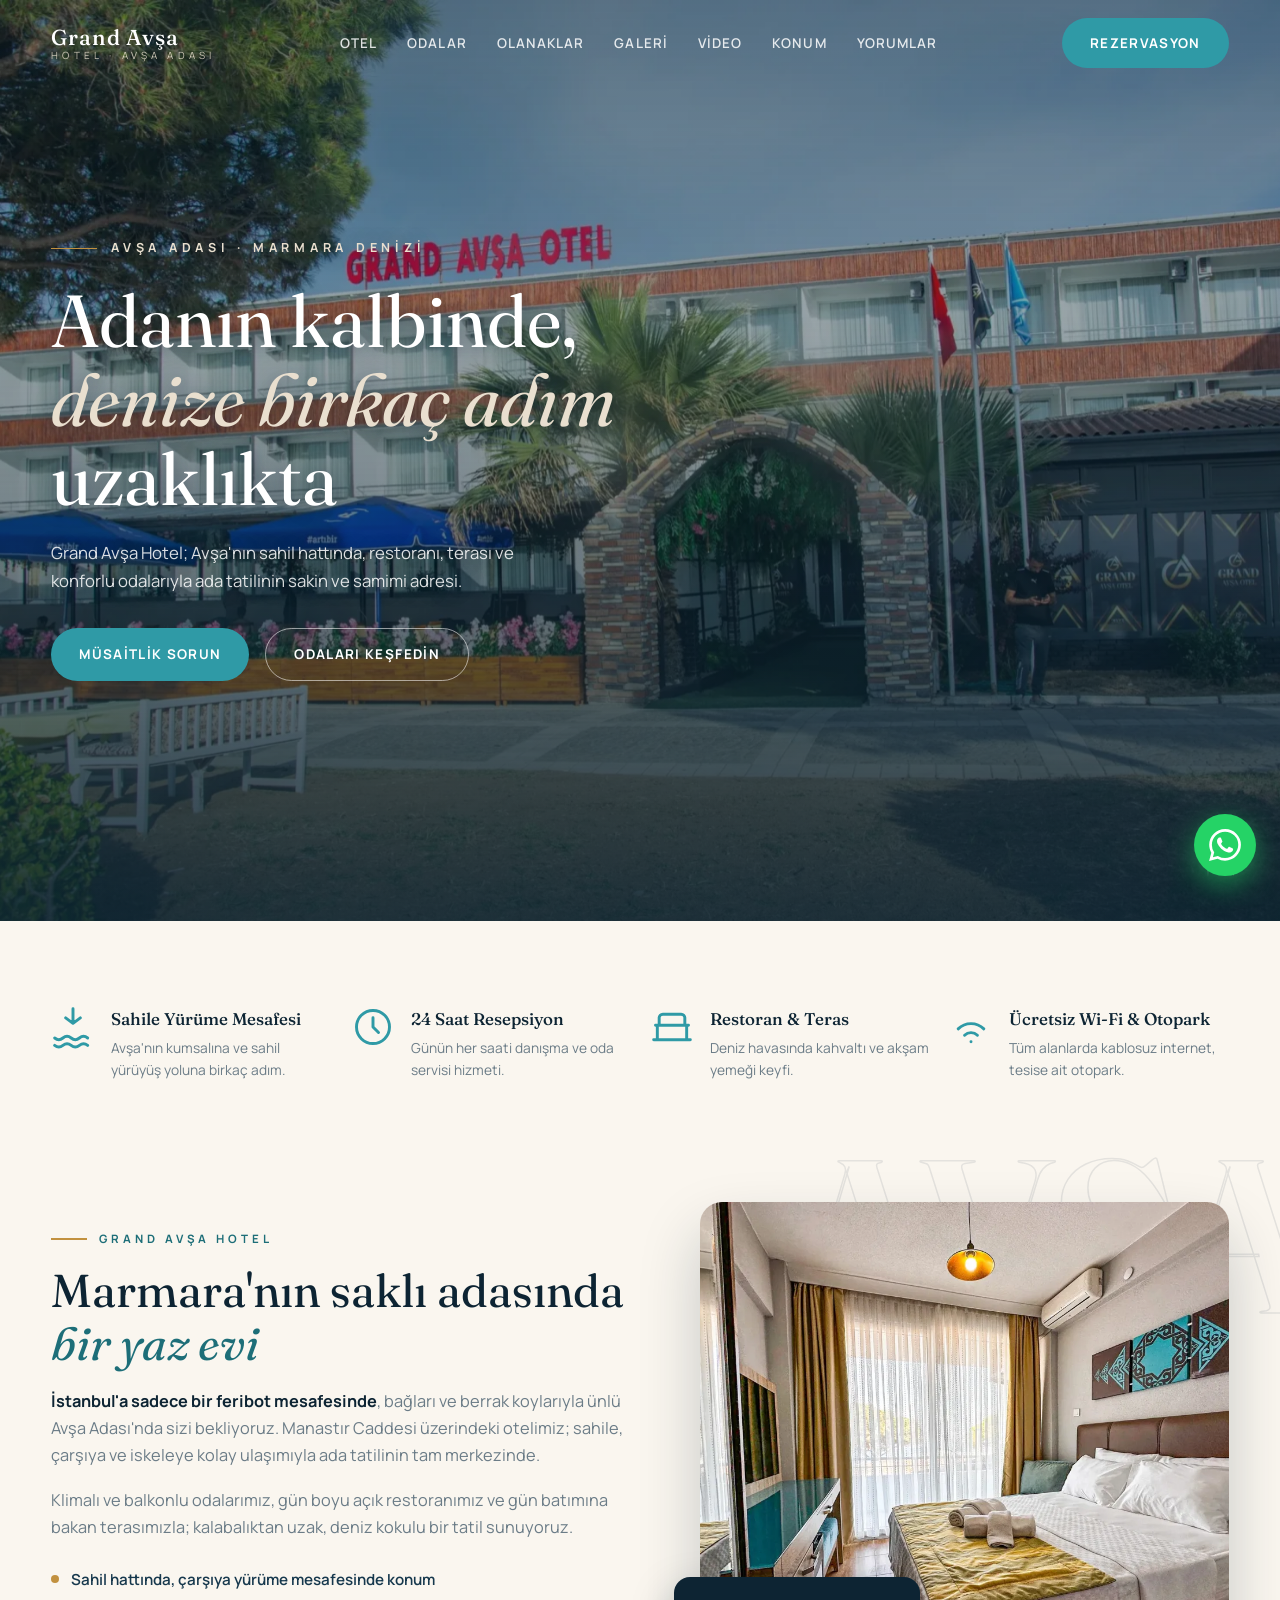
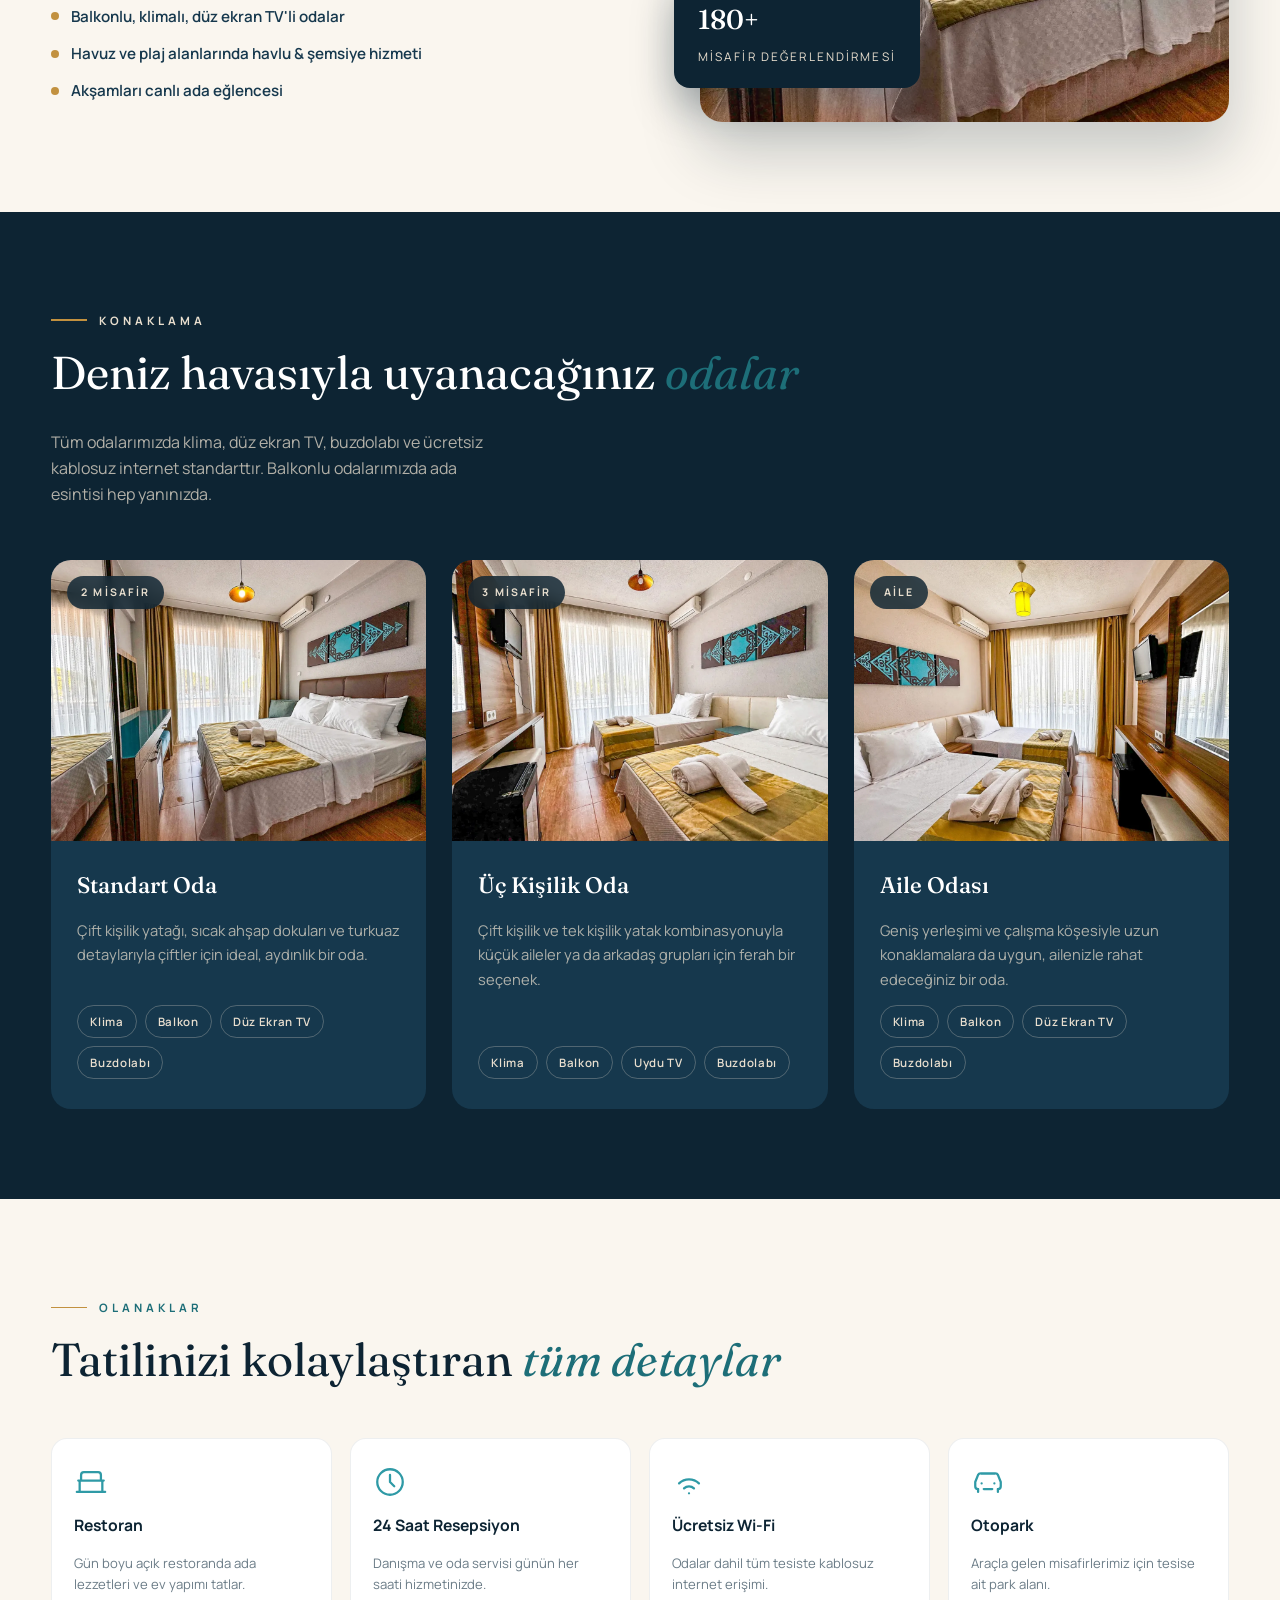
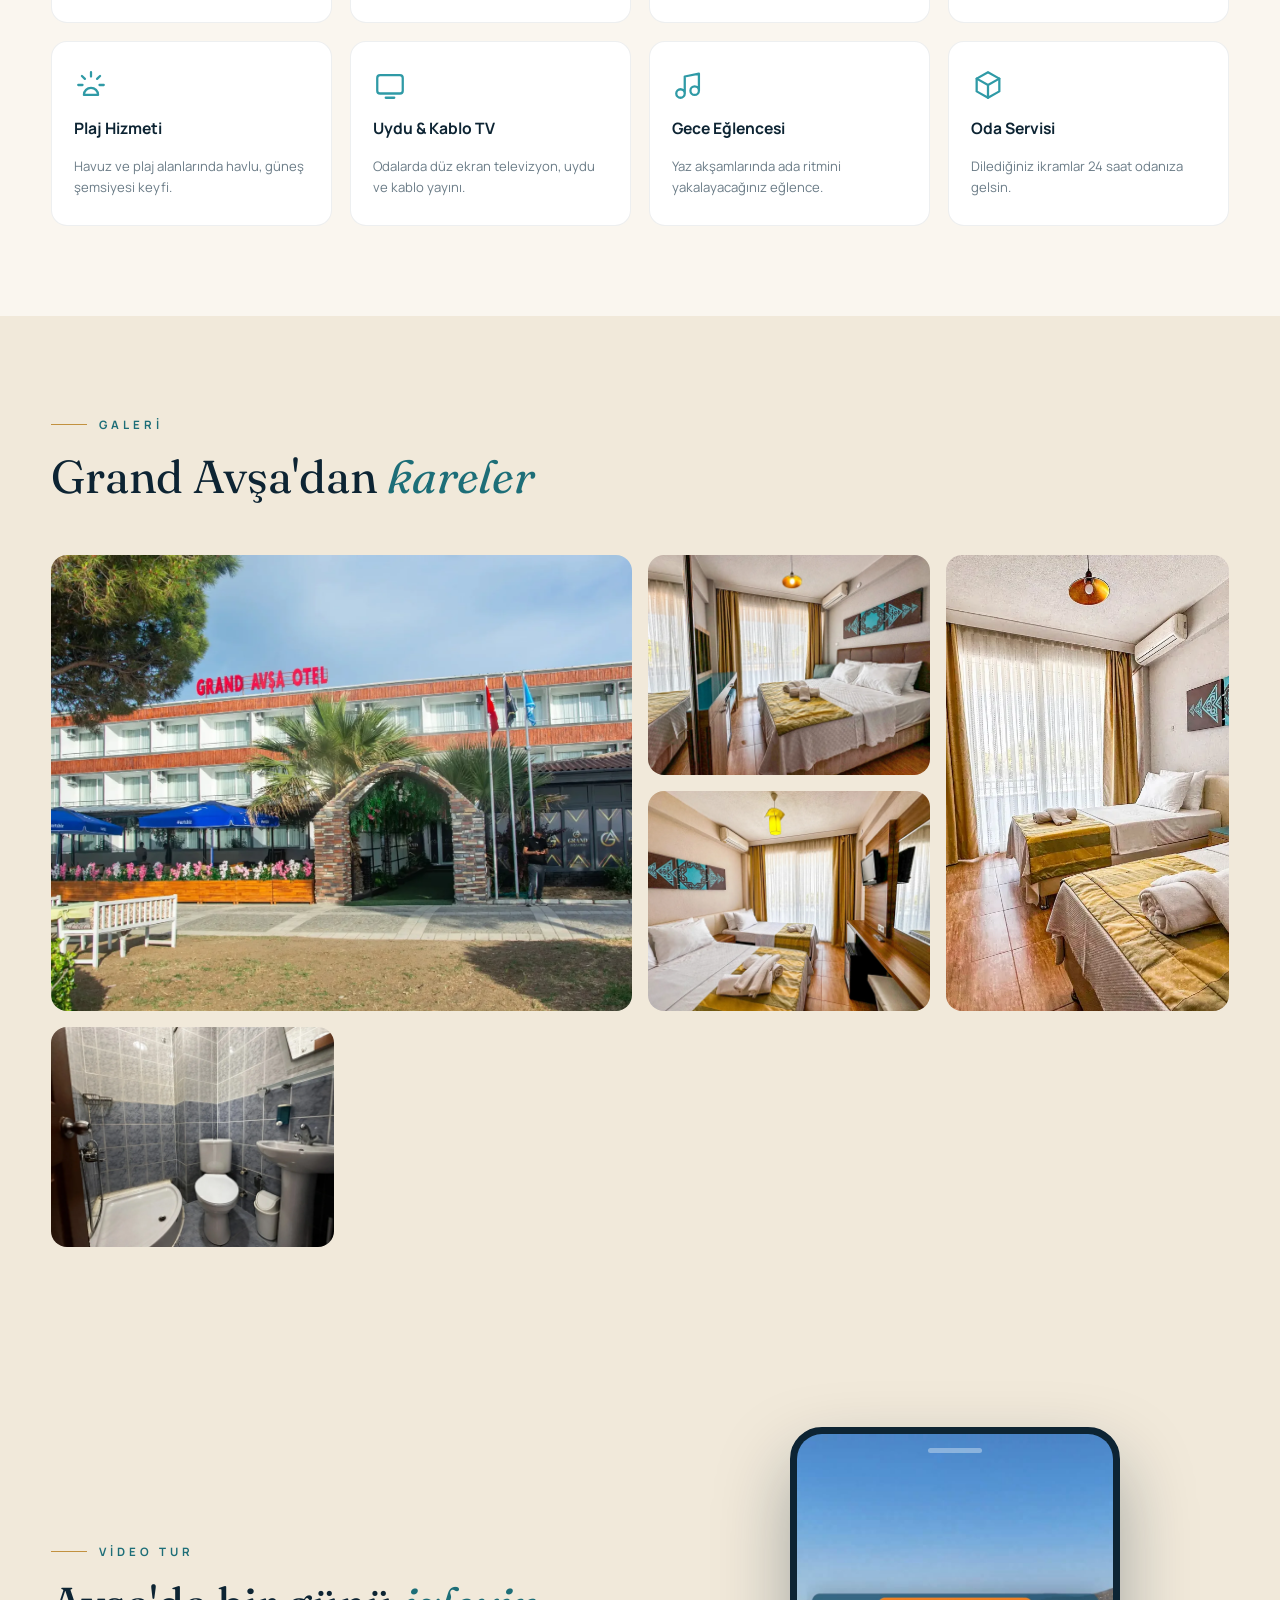
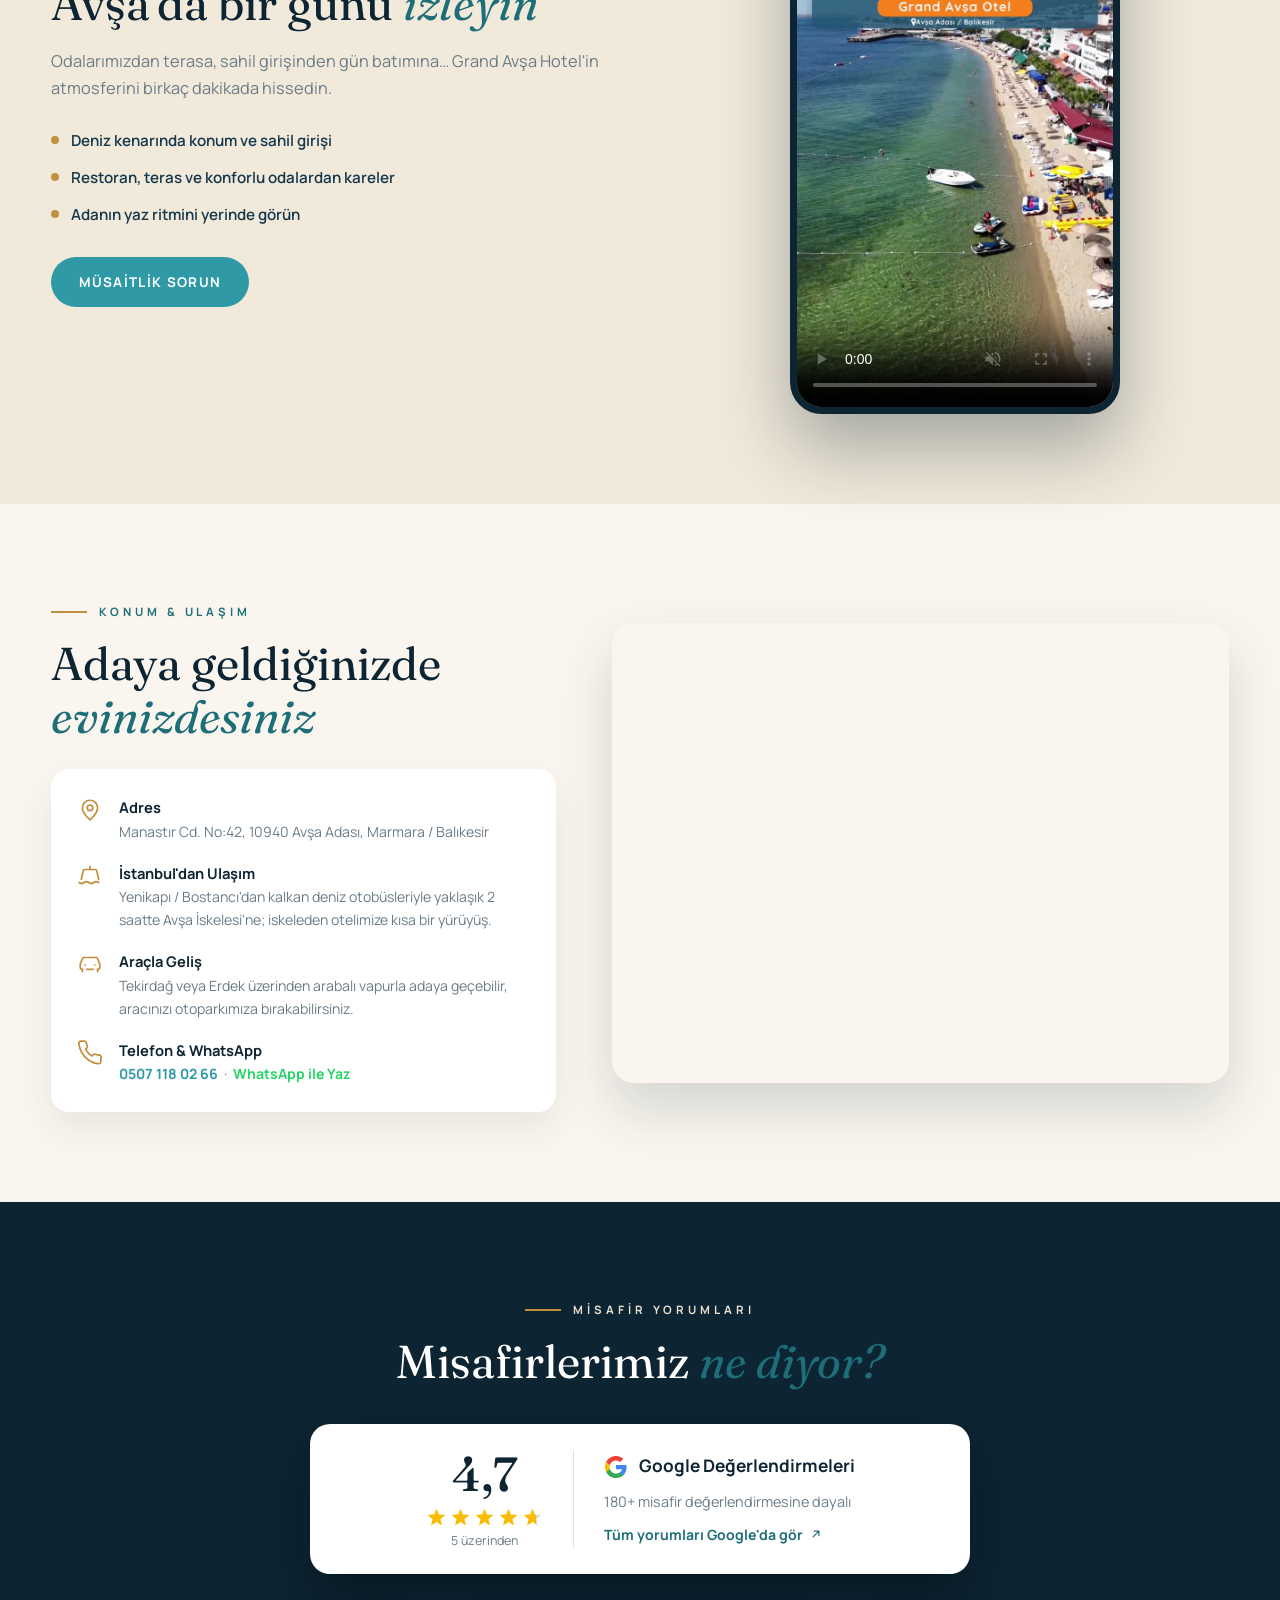
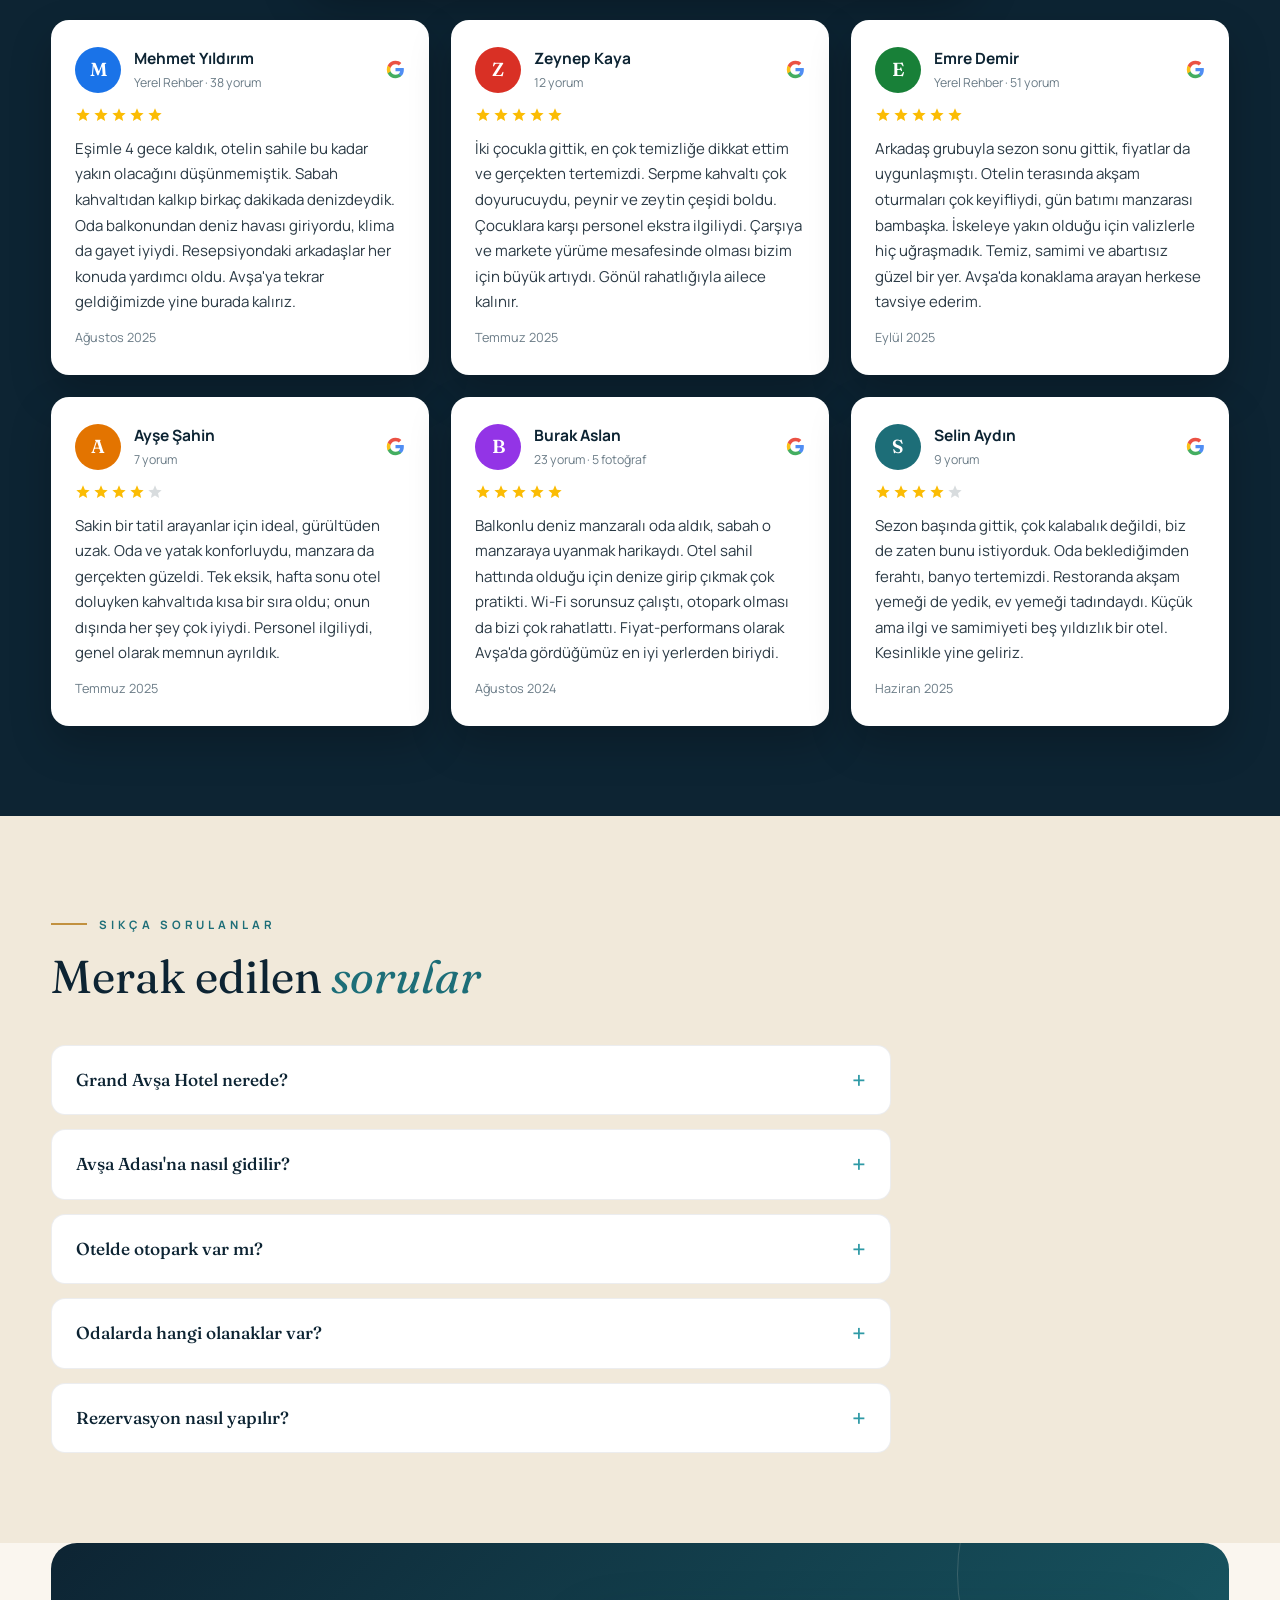
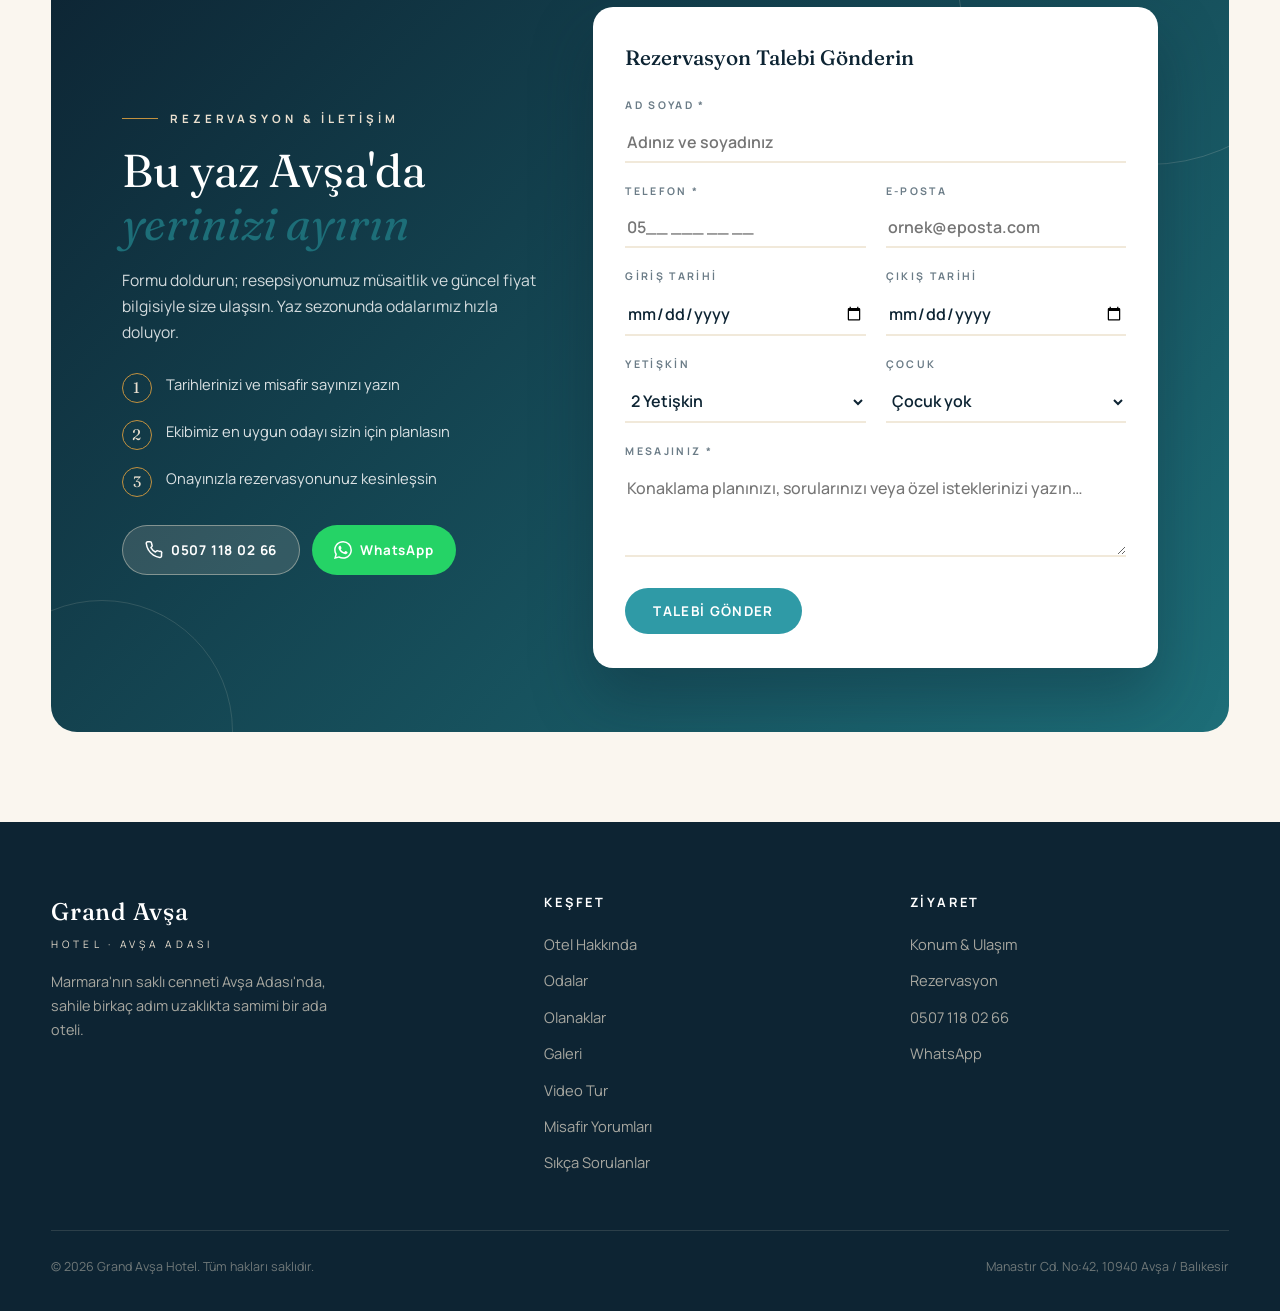
==== index.html @ 825255b8 "Add Google Ads conversion event on lead form submit Fires AW-18241101971/m2zsCKzW5r8cEJPBhPpD only o" ====
<!DOCTYPE html>
<html lang="tr">
<head>
<meta charset="UTF-8">
<meta name="viewport" content="width=device-width, initial-scale=1.0">
<meta name="facebook-domain-verification" content="ihfuaxjaka3qh5ro3sclz9b9eadqm4" />
<meta name="google-site-verification" content="ktY4UP1chp4kbAKem4r8zaLmC6yzNEn1mcV8mzf0EgU" />
<!-- Favicon -->
<link rel="icon" href="/favicon.ico" sizes="32x32">
<link rel="icon" href="/favicon.svg" type="image/svg+xml">
<link rel="apple-touch-icon" href="/apple-touch-icon.png">
<link rel="manifest" href="/site.webmanifest">
<meta name="theme-color" content="#0d2433">
<!-- Meta Pixel -->
<script>
!function(f,b,e,v,n,t,s){if(f.fbq)return;n=f.fbq=function(){n.callMethod?
n.callMethod.apply(n,arguments):n.queue.push(arguments)};if(!f._fbq)f._fbq=n;
n.push=n;n.loaded=!0;n.version='2.0';n.queue=[];t=b.createElement(e);t.async=!0;
t.src=v;s=b.getElementsByTagName(e)[0];s.parentNode.insertBefore(t,s)}(window,
document,'script','https://connect.facebook.net/en_US/fbevents.js');
fbq('init','3091009471097173');
fbq('track','PageView');
</script>
<noscript><img height="1" width="1" style="display:none" alt=""
src="https://www.facebook.com/tr?id=3091009471097173&ev=PageView&noscript=1"/></noscript>
<!-- End Meta Pixel -->
<!-- Google tag (gtag.js) -->
<script async src="https://www.googletagmanager.com/gtag/js?id=AW-18241101971"></script>
<script>
  window.dataLayer = window.dataLayer || [];
  function gtag(){dataLayer.push(arguments);}
  gtag('js', new Date());

  gtag('config', 'AW-18241101971');
</script>
<!-- End Google tag -->
<title>Grand Avşa Hotel — Avşa Adası'nda Deniz Kenarında Tatil</title>
<meta name="description" content="Grand Avşa Hotel — Avşa Adası'nın sahil hattında, restoranı, terası ve konforlu odalarıyla Marmara'nın saklı cennetinde tatilin adresi.">
<link rel="canonical" href="https://grandavsabeachotel.com/">
<link rel="preload" as="image" href="/assets/img/hotel-3.webp" fetchpriority="high">
<meta property="og:type" content="website">
<meta property="og:title" content="Grand Avşa Hotel — Avşa Adası'nda Deniz Kenarında Tatil">
<meta property="og:description" content="Avşa'nın sahil hattında, restoranı, terası ve konforlu odalarıyla ada tatilinin sakin ve samimi adresi.">
<meta property="og:url" content="https://grandavsabeachotel.com/">
<meta property="og:image" content="https://grandavsabeachotel.com/assets/img/hotel-3.jpeg">
<meta property="og:image:alt" content="Grand Avşa Hotel — Avşa Adası sahili">
<meta property="og:image:width" content="2160">
<meta property="og:image:height" content="1440">
<meta property="og:site_name" content="Grand Avşa Hotel">
<meta property="og:locale" content="tr_TR">
<!-- Twitter / X kartları -->
<meta name="twitter:card" content="summary_large_image">
<meta name="twitter:title" content="Grand Avşa Hotel — Avşa Adası'nda Deniz Kenarında Tatil">
<meta name="twitter:description" content="Avşa'nın sahil hattında, restoranı, terası ve konforlu odalarıyla ada tatilinin sakin ve samimi adresi.">
<meta name="twitter:image" content="https://grandavsabeachotel.com/assets/img/hotel-3.jpeg">
<meta name="twitter:image:alt" content="Grand Avşa Hotel — Avşa Adası sahili">
<link rel="preconnect" href="https://fonts.googleapis.com">
<link rel="preconnect" href="https://fonts.gstatic.com" crossorigin>
<link href="https://fonts.googleapis.com/css2?family=Fraunces:ital,opsz,wght@0,9..144,300;0,9..144,400;0,9..144,500;0,9..144,600;1,9..144,400&family=Manrope:wght@400;500;600;700&display=swap" rel="stylesheet">
<style>
:root{
  --ink:#0d2433;          /* derin deniz laciverti */
  --ink-soft:#16384d;
  --teal:#2f9aa6;         /* odalardaki turkuaz panodan */
  --teal-deep:#1d6e78;
  --sand:#e9dfcf;         /* kum */
  --amber:#c2913f;        /* sıcak ahşap / altın */
  --bg:#faf6ef;           /* kırık beyaz */
  --bg-alt:#f1e9da;
  --text:#2b3a45;
  --muted:#6b7c87;
  --white:#ffffff;
  --font-display:"Fraunces",serif;
  --font-body:"Manrope",sans-serif;
  --ease:cubic-bezier(.22,.61,.36,1);
}
*{margin:0;padding:0;box-sizing:border-box}
html{scroll-behavior:smooth}
body{font-family:var(--font-body);color:var(--text);background:var(--bg);line-height:1.65;-webkit-font-smoothing:antialiased}
img{display:block;max-width:100%}
a{color:inherit;text-decoration:none}
ul{list-style:none}
.container{width:min(1180px,92%);margin-inline:auto}

/* ---------- Reveal animasyonları ---------- */
.reveal{opacity:0;transform:translateY(28px);transition:opacity .8s var(--ease),transform .8s var(--ease)}
.reveal.in{opacity:1;transform:none}
.reveal-d1{transition-delay:.12s}
.reveal-d2{transition-delay:.24s}
.reveal-d3{transition-delay:.36s}

/* ---------- Header ---------- */
.site-header{position:fixed;inset:0 0 auto 0;z-index:95;transition:background .4s var(--ease),box-shadow .4s var(--ease);padding:18px 0}
.site-header.solid{background:rgba(13,36,51,.97);box-shadow:0 8px 30px rgba(13,36,51,.25);padding:10px 0}
.nav{display:flex;align-items:center;justify-content:space-between;gap:24px}
.brand{display:flex;flex-direction:column;line-height:1.1;color:var(--white)}
.brand strong{font-family:var(--font-display);font-weight:500;font-size:1.35rem;letter-spacing:.04em}
.brand span{font-size:.62rem;letter-spacing:.42em;text-transform:uppercase;color:var(--sand);opacity:.85}
.nav-links{display:flex;gap:30px;align-items:center}
.nav-links a{color:rgba(255,255,255,.85);font-size:.84rem;font-weight:600;letter-spacing:.08em;text-transform:uppercase;position:relative;padding:4px 0}
.nav-links a::after{content:"";position:absolute;left:0;bottom:-2px;width:0;height:2px;background:var(--teal);transition:width .3s var(--ease)}
.nav-links a:hover::after{width:100%}
.btn{display:inline-flex;align-items:center;gap:10px;font-family:var(--font-body);font-weight:700;font-size:.84rem;letter-spacing:.1em;text-transform:uppercase;padding:14px 28px;border-radius:999px;border:none;cursor:pointer;transition:transform .3s var(--ease),box-shadow .3s var(--ease),background .3s var(--ease)}
.btn-primary{background:var(--teal);color:var(--white)}
.btn-primary:hover{background:var(--teal-deep);transform:translateY(-2px);box-shadow:0 12px 26px rgba(31,110,120,.35)}
.btn-outline{background:transparent;color:var(--white);border:1.5px solid rgba(255,255,255,.55)}
.btn-outline:hover{border-color:var(--white);background:rgba(255,255,255,.1)}
.nav-toggle{display:none;background:none;border:none;cursor:pointer;width:48px;height:48px;position:relative;z-index:60}
.nav-toggle span{display:block;width:24px;height:2px;background:var(--white);margin:5px auto;transition:.3s var(--ease)}

/* ---------- Hero ---------- */
.hero{position:relative;min-height:100svh;display:flex;align-items:flex-end;color:var(--white);isolation:isolate;overflow:hidden}
.hero-bg{position:absolute;inset:0;z-index:-2}
.hero-bg img{width:100%;height:100%;object-fit:cover;animation:heroZoom 18s var(--ease) both}
@keyframes heroZoom{from{transform:scale(1.12)}to{transform:scale(1)}}
.hero::after{content:"";position:absolute;inset:0;z-index:-1;background:linear-gradient(180deg,rgba(13,36,51,.55) 0%,rgba(13,36,51,.4) 32%,rgba(13,36,51,.55) 58%,rgba(13,36,51,.9) 100%)}
.hero-inner{width:min(1180px,92%);margin-inline:auto;padding:140px 0 150px}
.hero-kicker{display:inline-flex;align-items:center;gap:14px;font-size:.78rem;font-weight:700;letter-spacing:.38em;text-transform:uppercase;color:var(--sand);margin-bottom:22px}
.hero-kicker::before{content:"";width:46px;height:1.5px;background:var(--amber)}
.hero h1{font-family:var(--font-display);font-weight:400;font-size:clamp(2.5rem,6vw,4.6rem);line-height:1.08;max-width:14ch}
.hero h1 em{font-style:italic;color:var(--sand)}
.hero p{margin-top:20px;max-width:48ch;font-size:1.05rem;color:rgba(255,255,255,.85)}
.hero-kicker,.hero h1,.hero p{text-shadow:0 2px 18px rgba(13,36,51,.55)}
.hero-actions{display:flex;gap:16px;margin-top:34px;flex-wrap:wrap}
.hero-scroll{position:absolute;right:42px;bottom:42px;display:flex;flex-direction:column;align-items:center;gap:12px;color:rgba(255,255,255,.7);font-size:.66rem;letter-spacing:.34em;text-transform:uppercase;writing-mode:vertical-rl}
.hero-scroll::after{content:"";width:1.5px;height:54px;background:linear-gradient(var(--white),transparent);animation:scrollPulse 2s infinite}
@keyframes scrollPulse{0%{opacity:1;transform:scaleY(1)}100%{opacity:.2;transform:scaleY(.4)}}

/* ---------- İletişim / Rezervasyon formu ---------- */
.contact{background:linear-gradient(135deg,var(--ink) 0%,var(--teal-deep) 100%);color:var(--white);border-radius:26px;padding:64px 6%;position:relative;overflow:hidden}
.contact::before{content:"";position:absolute;width:380px;height:380px;border-radius:50%;border:1.5px solid rgba(233,223,207,.18);top:-160px;right:-110px}
.contact::after{content:"";position:absolute;width:260px;height:260px;border-radius:50%;border:1.5px solid rgba(233,223,207,.14);bottom:-130px;left:-80px}
.contact-grid{display:grid;grid-template-columns:.85fr 1.15fr;gap:54px;align-items:center;position:relative;z-index:1}
.contact-info .sec-kicker{color:var(--sand)}
.contact-info .sec-title{color:var(--white)}
.contact-info p{margin-top:18px;color:rgba(255,255,255,.82);font-size:.98rem}
.contact-steps{margin-top:26px;display:grid;gap:16px}
.contact-steps li{display:flex;gap:14px;align-items:flex-start;font-size:.92rem;color:rgba(255,255,255,.85)}
.contact-steps li span{flex:0 0 30px;width:30px;height:30px;border-radius:50%;border:1.5px solid var(--amber);color:var(--sand);font-family:var(--font-display);font-size:.95rem;display:flex;align-items:center;justify-content:center;margin-top:1px}
.lead-card{background:var(--white);border-radius:20px;box-shadow:0 30px 60px rgba(13,36,51,.35);padding:34px 32px;color:var(--text)}
.lead-card h3{font-family:var(--font-display);font-weight:500;font-size:1.3rem;color:var(--ink);margin-bottom:22px}
.lead-grid{display:grid;grid-template-columns:1fr 1fr;gap:20px}
.lead-grid .full{grid-column:1/-1}
.field label{display:block;font-size:.66rem;font-weight:700;letter-spacing:.22em;text-transform:uppercase;color:var(--muted);margin-bottom:8px}
.field input,.field select,.field textarea{width:100%;border:none;border-bottom:2px solid var(--bg-alt);background:transparent;font-family:var(--font-body);font-size:1rem;font-weight:600;color:var(--ink);padding:8px 2px;outline:none;transition:border-color .3s;resize:vertical}
.field input:focus,.field select:focus,.field textarea:focus{border-color:var(--teal)}
.field textarea{min-height:88px;font-weight:500}
.lead-actions{grid-column:1/-1;display:flex;align-items:center;gap:18px;flex-wrap:wrap;margin-top:4px}
.lead-status{font-size:.85rem;font-weight:600;flex:1;min-width:200px}
.lead-status.ok{color:var(--teal-deep)}
.lead-status.err{color:#b3553a}
.btn[disabled]{opacity:.55;cursor:not-allowed;transform:none!important;box-shadow:none!important}

/* ---------- Feature strip ---------- */
.strip{padding:84px 0 30px}
.strip-grid{display:grid;grid-template-columns:repeat(4,1fr);gap:20px}
.strip-item{display:flex;gap:16px;align-items:flex-start}
.strip-item svg{flex:0 0 44px;width:44px;height:44px;color:var(--teal)}
.strip-item h3{font-family:var(--font-display);font-weight:500;font-size:1.06rem;color:var(--ink);margin-bottom:4px}
.strip-item p{font-size:.86rem;color:var(--muted)}

/* ---------- Section başlıkları ---------- */
section{padding:90px 0}
.sec-kicker{display:inline-flex;align-items:center;gap:12px;font-size:.72rem;font-weight:700;letter-spacing:.34em;text-transform:uppercase;color:var(--teal-deep);margin-bottom:16px}
.sec-kicker::before{content:"";width:36px;height:1.5px;background:var(--amber)}
.sec-title{font-family:var(--font-display);font-weight:400;font-size:clamp(1.9rem,3.6vw,2.9rem);line-height:1.15;color:var(--ink)}
.sec-title em{font-style:italic;color:var(--teal-deep)}

/* ---------- About ---------- */
.about{position:relative;overflow:hidden}
.about-watermark{position:absolute;top:14px;right:-30px;font-family:var(--font-display);font-size:clamp(6rem,17vw,15rem);font-weight:600;line-height:1;color:transparent;-webkit-text-stroke:1.5px rgba(13,36,51,.09);user-select:none;pointer-events:none}
.about-grid{display:grid;grid-template-columns:1.05fr .95fr;gap:64px;align-items:center}
.about-copy p{margin-top:18px;color:var(--muted);font-size:1.02rem}
.about-copy p strong{color:var(--ink)}
.about-list{margin-top:26px;display:grid;gap:12px}
.about-list li{display:flex;gap:12px;align-items:center;font-weight:600;color:var(--ink-soft);font-size:.95rem}
.about-list li::before{content:"";flex:0 0 8px;width:8px;height:8px;border-radius:50%;background:var(--amber)}
.about-media{position:relative}
.about-media .photo{border-radius:22px;overflow:hidden;box-shadow:0 30px 60px rgba(13,36,51,.22)}
.about-media .photo img{height:520px;width:100%;object-fit:cover;transition:transform 1.2s var(--ease)}
.about-media:hover .photo img{transform:scale(1.05)}
.about-badge{position:absolute;left:-26px;bottom:34px;background:var(--ink);color:var(--sand);border-radius:16px;padding:20px 24px;box-shadow:0 18px 40px rgba(13,36,51,.35)}
.about-badge strong{display:block;font-family:var(--font-display);font-size:1.7rem;font-weight:500;color:var(--white)}
.about-badge span{font-size:.74rem;letter-spacing:.18em;text-transform:uppercase}

/* ---------- Odalar ---------- */
.rooms{background:var(--ink);color:var(--sand)}
.rooms .sec-title{color:var(--white)}
.rooms .sec-kicker{color:var(--sand)}
.rooms-head{display:flex;justify-content:space-between;align-items:flex-end;gap:30px;margin-bottom:52px;flex-wrap:wrap}
.rooms-head p{max-width:46ch;color:rgba(233,223,207,.75)}
.rooms-grid{display:grid;grid-template-columns:repeat(3,1fr);gap:26px}
.room-card{background:var(--ink-soft);border-radius:20px;overflow:hidden;display:flex;flex-direction:column;transition:transform .45s var(--ease),box-shadow .45s var(--ease)}
.room-card:hover{transform:translateY(-8px);box-shadow:0 28px 50px rgba(0,0,0,.35)}
.room-media{position:relative;overflow:hidden;aspect-ratio:4/3}
.room-media img{width:100%;height:100%;object-fit:cover;transition:transform .9s var(--ease)}
.room-card:hover .room-media img{transform:scale(1.08)}
.room-tag{position:absolute;top:16px;left:16px;background:rgba(13,36,51,.82);backdrop-filter:blur(6px);color:var(--sand);font-size:.66rem;font-weight:700;letter-spacing:.2em;text-transform:uppercase;padding:8px 14px;border-radius:999px}
.room-body{padding:26px 26px 30px;display:flex;flex-direction:column;gap:14px;flex:1}
.room-body h3{font-family:var(--font-display);font-weight:500;font-size:1.4rem;color:var(--white)}
.room-body p{font-size:.92rem;color:rgba(233,223,207,.72)}
.room-feats{display:flex;flex-wrap:wrap;gap:8px;margin-top:auto}
.room-feats span{font-size:.72rem;font-weight:600;letter-spacing:.06em;border:1px solid rgba(233,223,207,.28);border-radius:999px;padding:6px 12px;color:var(--sand)}

/* ---------- Olanaklar ---------- */
.amen-grid{display:grid;grid-template-columns:repeat(4,1fr);gap:18px;margin-top:52px}
.amen-card{background:var(--white);border:1px solid rgba(13,36,51,.07);border-radius:16px;padding:26px 22px;display:flex;flex-direction:column;gap:14px;transition:transform .35s var(--ease),box-shadow .35s var(--ease),border-color .35s}
.amen-card:hover{transform:translateY(-5px);box-shadow:0 18px 36px rgba(13,36,51,.1);border-color:rgba(47,154,166,.35)}
.amen-card svg{width:34px;height:34px;color:var(--teal)}
.amen-card h3{font-size:.98rem;font-weight:700;color:var(--ink)}
.amen-card p{font-size:.82rem;color:var(--muted)}

/* ---------- Galeri ---------- */
.gallery{background:var(--bg-alt)}
.gallery-grid{display:grid;grid-template-columns:repeat(4,1fr);grid-auto-rows:220px;gap:16px;margin-top:52px}
.g-item{position:relative;border-radius:16px;overflow:hidden;cursor:zoom-in}
.g-item img{width:100%;height:100%;object-fit:cover;transition:transform .8s var(--ease)}
.g-item:hover img{transform:scale(1.07)}
.g-item::after{content:"";position:absolute;inset:0;background:linear-gradient(180deg,transparent 55%,rgba(13,36,51,.55));opacity:0;transition:opacity .4s}
.g-item:hover::after{opacity:1}
.g-item .g-cap{position:absolute;left:18px;bottom:14px;color:var(--white);font-size:.8rem;font-weight:600;letter-spacing:.08em;opacity:0;transform:translateY(8px);transition:.4s var(--ease);z-index:1}
.g-item:hover .g-cap{opacity:1;transform:none}
.g-wide{grid-column:span 2;grid-row:span 2}
.g-tall{grid-row:span 2}
/* Lightbox */
.lightbox{position:fixed;inset:0;z-index:100;background:rgba(13,36,51,.94);display:flex;align-items:center;justify-content:center;opacity:0;pointer-events:none;transition:opacity .35s}
.lightbox.open{opacity:1;pointer-events:auto}
.lightbox img{max-width:90vw;max-height:84vh;border-radius:12px;box-shadow:0 30px 80px rgba(0,0,0,.5)}
.lb-close,.lb-prev,.lb-next{position:absolute;background:rgba(255,255,255,.1);border:1px solid rgba(255,255,255,.3);color:var(--white);width:52px;height:52px;border-radius:50%;cursor:pointer;font-size:1.2rem;display:flex;align-items:center;justify-content:center;transition:background .3s}
.lb-close:hover,.lb-prev:hover,.lb-next:hover{background:rgba(255,255,255,.25)}
.lb-close{top:26px;right:26px}
.lb-prev{left:26px;top:50%;transform:translateY(-50%)}
.lb-next{right:26px;top:50%;transform:translateY(-50%)}

/* ---------- Video Tur ---------- */
.video-tour{background:var(--bg-alt)}
.video-grid{display:grid;grid-template-columns:1.02fr .98fr;gap:60px;align-items:center}
.video-copy p{margin-top:18px;color:var(--muted);font-size:1.02rem}
.video-copy .about-list{margin-top:26px}
.video-actions{margin-top:30px;display:flex;gap:14px;flex-wrap:wrap}
.reel-stage{display:flex;justify-content:center}
.reel-frame{position:relative;width:min(330px,82%);aspect-ratio:9/16;border-radius:32px;overflow:hidden;background:var(--ink);border:7px solid var(--ink);box-shadow:0 34px 72px rgba(13,36,51,.34)}
.reel-frame video{width:100%;height:100%;object-fit:cover;display:block;background:var(--ink)}
.reel-frame::after{content:"";position:absolute;top:14px;left:50%;transform:translateX(-50%);width:54px;height:5px;border-radius:999px;background:rgba(255,255,255,.35);z-index:2;pointer-events:none}

/* ---------- Konum ---------- */
.location-grid{display:grid;grid-template-columns:.9fr 1.1fr;gap:56px;align-items:center}
.loc-card{background:var(--white);border-radius:18px;padding:26px;box-shadow:0 16px 36px rgba(13,36,51,.08);margin-top:26px;display:grid;gap:18px}
.loc-row{display:flex;gap:16px;align-items:flex-start}
.loc-row svg{flex:0 0 26px;width:26px;height:26px;color:var(--amber);margin-top:2px}
.loc-row h4{font-size:.92rem;font-weight:700;color:var(--ink)}
.loc-row p{font-size:.88rem;color:var(--muted)}
.map-wrap{border-radius:22px;overflow:hidden;box-shadow:0 26px 56px rgba(13,36,51,.16);height:460px}
.map-wrap iframe{width:100%;height:100%;border:0;display:block}

/* ---------- Telefon & WhatsApp butonları ---------- */
.contact-phones{display:flex;gap:12px;margin-top:28px;flex-wrap:wrap}
.btn-phone{display:inline-flex;align-items:center;gap:8px;font-family:var(--font-body);font-weight:700;font-size:.84rem;letter-spacing:.06em;padding:13px 22px;border-radius:999px;transition:transform .3s var(--ease),box-shadow .3s var(--ease)}
.btn-call{background:rgba(233,223,207,.15);color:var(--white);border:1.5px solid rgba(233,223,207,.45)}
.btn-call:hover{background:rgba(233,223,207,.25);transform:translateY(-2px);box-shadow:0 10px 22px rgba(0,0,0,.2)}
.btn-wa{background:#25D366;color:#fff;border:none}
.btn-wa:hover{background:#1ebe5d;transform:translateY(-2px);box-shadow:0 10px 22px rgba(37,211,102,.3)}
/* Floating WhatsApp */
.wa-float{position:fixed;right:24px;bottom:24px;z-index:90;background:#25D366;color:#fff;width:62px;height:62px;border-radius:50%;display:flex;align-items:center;justify-content:center;box-shadow:0 8px 28px rgba(37,211,102,.55);transition:transform .3s var(--ease),box-shadow .3s var(--ease);text-decoration:none;animation:waPulse 2.4s infinite}
.wa-float:hover{transform:scale(1.1);box-shadow:0 14px 36px rgba(37,211,102,.65);animation:none}
.wa-float svg{width:32px;height:32px}
@keyframes waPulse{0%,100%{box-shadow:0 8px 28px rgba(37,211,102,.55)}50%{box-shadow:0 8px 28px rgba(37,211,102,.55),0 0 0 12px rgba(37,211,102,.12)}}

/* ---------- Footer ---------- */
footer{background:var(--ink);color:rgba(233,223,207,.7);padding:70px 0 34px;margin-top:90px}
.footer-grid{display:grid;grid-template-columns:1.4fr 1fr 1fr;gap:46px;padding-bottom:44px;border-bottom:1px solid rgba(233,223,207,.14)}
.footer-brand strong{font-family:var(--font-display);font-weight:500;font-size:1.5rem;color:var(--white);letter-spacing:.03em}
.footer-brand span{display:block;font-size:.64rem;letter-spacing:.4em;text-transform:uppercase;color:var(--sand);margin-top:4px}
.footer-brand p{margin-top:18px;font-size:.9rem;max-width:34ch}
footer h4{color:var(--white);font-size:.8rem;letter-spacing:.22em;text-transform:uppercase;margin-bottom:18px}
.footer-links li{margin-bottom:10px}
.footer-links a{font-size:.92rem;transition:color .3s}
.footer-links a:hover{color:var(--sand)}
.footer-bottom{display:flex;justify-content:space-between;gap:16px;flex-wrap:wrap;padding-top:26px;font-size:.78rem;color:rgba(233,223,207,.45)}

/* ---------- SSS ---------- */
.faq{background:var(--bg-alt)}
.faq-list{margin-top:42px;display:grid;gap:14px;max-width:840px}
.faq-item{background:var(--white);border:1px solid rgba(13,36,51,.08);border-radius:14px;overflow:hidden;transition:box-shadow .35s var(--ease)}
.faq-item[open]{box-shadow:0 16px 36px rgba(13,36,51,.1)}
.faq-item summary{cursor:pointer;list-style:none;padding:20px 24px;font-family:var(--font-display);font-weight:500;font-size:1.08rem;color:var(--ink);display:flex;justify-content:space-between;align-items:center;gap:18px}
.faq-item summary::-webkit-details-marker{display:none}
.faq-item summary::after{content:"+";font-family:var(--font-body);font-size:1.5rem;line-height:1;color:var(--teal);transition:transform .3s var(--ease);flex:0 0 auto}
.faq-item[open] summary::after{transform:rotate(45deg)}
.faq-item p{padding:0 24px 22px;color:var(--muted);font-size:.96rem;line-height:1.75}

/* ---------- Responsive ---------- */
@media (max-width:1024px){
  .contact-grid{grid-template-columns:1fr;gap:40px}
  .strip-grid{grid-template-columns:repeat(2,1fr);row-gap:34px}
  .rooms-grid{grid-template-columns:repeat(2,1fr)}
  .amen-grid{grid-template-columns:repeat(3,1fr)}
  .about-grid,.location-grid,.video-grid{grid-template-columns:1fr;gap:44px}
  .video-grid{gap:40px}
  .reel-frame{width:min(300px,72%)}
  .about-media .photo img{height:420px}
  .gallery-grid{grid-template-columns:repeat(2,1fr);grid-auto-rows:200px}
}
@media (max-width:720px){
  .nav-links{position:fixed;inset:0;background:var(--ink);flex-direction:column;justify-content:center;gap:34px;transform:translateX(100%);transition:transform .45s var(--ease);z-index:55}
  .nav-links.open{transform:none}
  .nav-links a{font-size:1.05rem;padding:10px 22px}
  .nav-toggle{display:block}
  .nav .btn{display:none}
  .hero-inner{padding:120px 0 130px}
  .hero-scroll{display:none}
  .contact{padding:48px 7%}
  .lead-card{padding:26px 20px}
  .lead-grid{grid-template-columns:1fr}
  .strip-grid{grid-template-columns:1fr}
  .rooms-grid{grid-template-columns:1fr}
  .amen-grid{grid-template-columns:repeat(2,1fr)}
  .about-badge{left:12px;bottom:18px;padding:14px 18px}
  .g-wide{grid-column:span 2;grid-row:span 1}
  .g-tall{grid-row:span 1}
  .gallery-grid{grid-auto-rows:180px}
  .map-wrap{height:320px}
  .footer-grid{grid-template-columns:1fr;gap:34px}
  section{padding:64px 0}
}
/* MİSAFİR YORUMLARI (Google) */
.reviews{background:var(--ink);color:var(--sand)}
.reviews .sec-kicker{color:var(--sand);justify-content:center}
.reviews .sec-title{color:var(--white)}
.reviews-head{text-align:center;max-width:660px;margin-inline:auto}
.greviews-summary{display:flex;align-items:center;justify-content:center;gap:30px;flex-wrap:wrap;background:var(--white);color:var(--ink);border-radius:20px;padding:26px 38px;margin:36px auto 0;width:min(680px,100%);box-shadow:0 24px 50px rgba(0,0,0,.32)}
.gsum-score{display:flex;flex-direction:column;align-items:center;line-height:1}
.gsum-score b{font-family:var(--font-display);font-weight:500;font-size:3rem;color:var(--ink)}
.gsum-stars{display:flex;gap:3px;margin:9px 0 7px}
.gsum-stars svg{width:21px;height:21px}
.gsum-score small{color:var(--muted);font-size:.78rem}
.gsum-divider{width:1px;align-self:stretch;background:rgba(13,36,51,.12)}
.gsum-meta{display:flex;flex-direction:column;gap:9px;text-align:left}
.gsum-brand{display:flex;align-items:center;gap:11px;font-weight:700;font-size:1.08rem;color:var(--ink)}
.gsum-brand svg{width:24px;height:24px;flex-shrink:0}
.gsum-count{color:var(--muted);font-size:.9rem}
.gsum-link{display:inline-flex;align-items:center;gap:6px;color:var(--teal-deep);font-weight:700;font-size:.88rem;text-decoration:none}
.gsum-link:hover{text-decoration:underline}
.gstar-full{fill:#fbbc04}
.gstar-empty{fill:rgba(13,36,51,.16)}
.reviews-grid{display:grid;grid-template-columns:repeat(3,1fr);gap:22px;margin-top:46px}
.review-card{background:var(--white);color:var(--text);border-radius:18px;padding:26px 24px;display:flex;flex-direction:column;gap:13px;box-shadow:0 18px 42px rgba(0,0,0,.22);transition:transform .4s var(--ease),box-shadow .4s var(--ease)}
.review-card:hover{transform:translateY(-6px);box-shadow:0 26px 54px rgba(0,0,0,.3)}
.rev-top{display:flex;align-items:center;gap:13px}
.rev-avatar{width:46px;height:46px;border-radius:50%;display:flex;align-items:center;justify-content:center;font-family:var(--font-display);font-weight:600;font-size:1.18rem;color:#fff;flex-shrink:0}
.rev-id{display:flex;flex-direction:column;gap:2px;min-width:0}
.rev-name{font-weight:700;color:var(--ink);font-size:.97rem}
.rev-sub{color:var(--muted);font-size:.77rem}
.rev-gicon{margin-left:auto;width:19px;height:19px;flex-shrink:0;opacity:.92}
.rev-stars{display:flex;gap:2px}
.rev-stars svg{width:16px;height:16px}
.rev-text{color:var(--text);font-size:.94rem;line-height:1.7}
.rev-date{color:var(--muted);font-size:.79rem;margin-top:auto}
@media (max-width:1024px){.reviews-grid{grid-template-columns:repeat(2,1fr)}}
@media (max-width:720px){
  .reviews-grid{grid-template-columns:1fr}
  .gsum-divider{display:none}
  .greviews-summary{gap:18px;padding:22px 24px}
  .gsum-meta{text-align:center;align-items:center}
}
@media (prefers-reduced-motion:reduce){
  *{animation:none!important;transition:none!important}
  .reveal{opacity:1;transform:none}
}
</style>
<!-- Yapısal veri: Hotel + VideoObject + FAQPage -->
<script type="application/ld+json">
{
  "@context": "https://schema.org",
  "@graph": [
    {
      "@type": "Hotel",
      "@id": "https://grandavsabeachotel.com/#hotel",
      "name": "Grand Avşa Hotel",
      "url": "https://grandavsabeachotel.com/",
      "image": "https://grandavsabeachotel.com/assets/img/hotel-3.jpeg",
      "description": "Avşa Adası'nın sahil hattında; restoranı, terası ve konforlu odalarıyla samimi bir ada oteli.",
      "telephone": "+905071180266",
      "priceRange": "₺₺",
      "address": {
        "@type": "PostalAddress",
        "streetAddress": "Manastır Cd. No:42",
        "addressLocality": "Avşa Adası, Marmara",
        "addressRegion": "Balıkesir",
        "postalCode": "10940",
        "addressCountry": "TR"
      },
      "geo": { "@type": "GeoCoordinates", "latitude": 40.50459, "longitude": 27.49342 },
      "amenityFeature": [
        { "@type": "LocationFeatureSpecification", "name": "Ücretsiz Wi-Fi", "value": true },
        { "@type": "LocationFeatureSpecification", "name": "Otopark", "value": true },
        { "@type": "LocationFeatureSpecification", "name": "Restoran", "value": true },
        { "@type": "LocationFeatureSpecification", "name": "24 Saat Resepsiyon", "value": true },
        { "@type": "LocationFeatureSpecification", "name": "Plaj Hizmeti", "value": true },
        { "@type": "LocationFeatureSpecification", "name": "Oda Servisi", "value": true }
      ]
    },
    {
      "@type": "VideoObject",
      "name": "Grand Avşa Hotel Tanıtım Videosu",
      "description": "Grand Avşa Hotel ve Avşa Adası sahilinden kareler — odalar, teras ve deniz.",
      "thumbnailUrl": "https://grandavsabeachotel.com/assets/video/grandavsa-poster.jpg",
      "contentUrl": "https://grandavsabeachotel.com/assets/video/grandavsaotel.mp4",
      "uploadDate": "2026-06-10",
      "duration": "PT54S"
    },
    {
      "@type": "FAQPage",
      "mainEntity": [
        { "@type": "Question", "name": "Grand Avşa Hotel nerede?", "acceptedAnswer": { "@type": "Answer", "text": "Otel, Avşa Adası'nda Manastır Cd. No:42 (10940 Avşa, Balıkesir) adresinde; sahile birkaç adım, çarşı ve iskeleye yürüme mesafesindedir." } },
        { "@type": "Question", "name": "Avşa Adası'na nasıl gidilir?", "acceptedAnswer": { "@type": "Answer", "text": "İstanbul Yenikapı veya Bostancı'dan kalkan deniz otobüsleriyle yaklaşık 2 saatte Avşa İskelesi'ne ulaşılır. Tekirdağ veya Erdek üzerinden arabalı vapurla da adaya geçilebilir." } },
        { "@type": "Question", "name": "Otelde otopark var mı?", "acceptedAnswer": { "@type": "Answer", "text": "Evet. Araçla gelen misafirlerimiz için tesise ait otopark alanı bulunmaktadır." } },
        { "@type": "Question", "name": "Odalarda hangi olanaklar var?", "acceptedAnswer": { "@type": "Answer", "text": "Tüm odalarda klima, düz ekran/uydu TV, buzdolabı ve ücretsiz kablosuz internet standarttır. Balkonlu oda seçenekleri mevcuttur." } },
        { "@type": "Question", "name": "Rezervasyon nasıl yapılır?", "acceptedAnswer": { "@type": "Answer", "text": "Site üzerindeki rezervasyon formunu doldurarak, 0507 118 02 66 numaralı telefondan veya WhatsApp üzerinden rezervasyon talebi oluşturabilirsiniz." } }
      ]
    }
  ]
}
</script>
</head>
<body>

<header class="site-header" id="siteHeader">
  <div class="container nav">
    <a class="brand" href="#top">
      <strong>Grand Avşa</strong>
      <span>Hotel · Avşa Adası</span>
    </a>
    <nav class="nav-links" id="navLinks">
      <a href="#otel">Otel</a>
      <a href="#odalar">Odalar</a>
      <a href="#olanaklar">Olanaklar</a>
      <a href="#galeri">Galeri</a>
      <a href="#video">Video</a>
      <a href="#konum">Konum</a>
      <a href="#yorumlar">Yorumlar</a>
    </nav>
    <a class="btn btn-primary" href="#rezervasyon">Rezervasyon</a>
    <button class="nav-toggle" id="navToggle" aria-label="Menü">
      <span></span><span></span><span></span>
    </button>
  </div>
</header>

<!-- HERO -->
<section class="hero" id="top">
  <div class="hero-bg"><img src="assets/img/hotel-3.webp" alt="Grand Avşa Hotel dış görünüm — palmiyeli giriş ve sahil" fetchpriority="high" width="1600" height="1067"></div>
  <div class="hero-inner">
    <span class="hero-kicker">Avşa Adası · Marmara Denizi</span>
    <h1>Adanın kalbinde, <em>denize birkaç adım</em> uzaklıkta</h1>
    <p>Grand Avşa Hotel; Avşa'nın sahil hattında, restoranı, terası ve konforlu odalarıyla ada tatilinin sakin ve samimi adresi.</p>
    <div class="hero-actions">
      <a class="btn btn-primary" href="#rezervasyon">Müsaitlik Sorun</a>
      <a class="btn btn-outline" href="#odalar">Odaları Keşfedin</a>
    </div>
  </div>
  <span class="hero-scroll">Keşfet</span>
</section>

<!-- ÖZELLİK ŞERİDİ -->
<div class="strip container">
  <div class="strip-grid">
    <div class="strip-item reveal">
      <svg viewBox="0 0 24 24" fill="none" stroke="currentColor" stroke-width="1.6" stroke-linecap="round" stroke-linejoin="round"><path d="M2 18c1.5 1.2 3 1.2 4.5 0s3-1.2 4.5 0 3 1.2 4.5 0 3-1.2 4.5 0"/><path d="M2 22c1.5 1.2 3 1.2 4.5 0s3-1.2 4.5 0 3 1.2 4.5 0 3-1.2 4.5 0"/><path d="M12 2v8M8 7l4 3 4-3"/></svg>
      <div><h3>Sahile Yürüme Mesafesi</h3><p>Avşa'nın kumsalına ve sahil yürüyüş yoluna birkaç adım.</p></div>
    </div>
    <div class="strip-item reveal reveal-d1">
      <svg viewBox="0 0 24 24" fill="none" stroke="currentColor" stroke-width="1.6" stroke-linecap="round" stroke-linejoin="round"><circle cx="12" cy="12" r="9"/><path d="M12 7v5l3 3"/></svg>
      <div><h3>24 Saat Resepsiyon</h3><p>Günün her saati danışma ve oda servisi hizmeti.</p></div>
    </div>
    <div class="strip-item reveal reveal-d2">
      <svg viewBox="0 0 24 24" fill="none" stroke="currentColor" stroke-width="1.6" stroke-linecap="round" stroke-linejoin="round"><path d="M3 11h18M5 11V7a2 2 0 0 1 2-2h10a2 2 0 0 1 2 2v4M4 11v8m16-8v8M2 19h20"/></svg>
      <div><h3>Restoran &amp; Teras</h3><p>Deniz havasında kahvaltı ve akşam yemeği keyfi.</p></div>
    </div>
    <div class="strip-item reveal reveal-d3">
      <svg viewBox="0 0 24 24" fill="none" stroke="currentColor" stroke-width="1.6" stroke-linecap="round" stroke-linejoin="round"><path d="M5 13a10 10 0 0 1 14 0M8.5 16.5a5 5 0 0 1 7 0M12 20h.01"/></svg>
      <div><h3>Ücretsiz Wi-Fi &amp; Otopark</h3><p>Tüm alanlarda kablosuz internet, tesise ait otopark.</p></div>
    </div>
  </div>
</div>

<!-- OTEL HAKKINDA -->
<section class="about" id="otel">
  <span class="about-watermark" aria-hidden="true">AVŞA</span>
  <div class="container about-grid">
    <div class="about-copy reveal">
      <span class="sec-kicker">Grand Avşa Hotel</span>
      <h2 class="sec-title">Marmara'nın saklı adasında <em>bir yaz evi</em></h2>
      <p><strong>İstanbul'a sadece bir feribot mesafesinde</strong>, bağları ve berrak koylarıyla ünlü Avşa Adası'nda sizi bekliyoruz. Manastır Caddesi üzerindeki otelimiz; sahile, çarşıya ve iskeleye kolay ulaşımıyla ada tatilinin tam merkezinde.</p>
      <p>Klimalı ve balkonlu odalarımız, gün boyu açık restoranımız ve gün batımına bakan terasımızla; kalabalıktan uzak, deniz kokulu bir tatil sunuyoruz.</p>
      <ul class="about-list">
        <li>Sahil hattında, çarşıya yürüme mesafesinde konum</li>
        <li>Balkonlu, klimalı, düz ekran TV'li odalar</li>
        <li>Havuz ve plaj alanlarında havlu &amp; şemsiye hizmeti</li>
        <li>Akşamları canlı ada eğlencesi</li>
      </ul>
    </div>
    <div class="about-media reveal reveal-d1">
      <div class="photo"><img src="assets/img/hotel-1.webp" alt="Grand Avşa Hotel çift kişilik oda — turkuaz panolu başlık ve balkon"></div>
      <div class="about-badge">
        <strong>180+</strong>
        <span>Misafir Değerlendirmesi</span>
      </div>
    </div>
  </div>
</section>

<!-- ODALAR -->
<section class="rooms" id="odalar">
  <div class="container">
    <div class="rooms-head">
      <div class="reveal">
        <span class="sec-kicker">Konaklama</span>
        <h2 class="sec-title">Deniz havasıyla uyanacağınız <em>odalar</em></h2>
      </div>
      <p class="reveal reveal-d1">Tüm odalarımızda klima, düz ekran TV, buzdolabı ve ücretsiz kablosuz internet standarttır. Balkonlu odalarımızda ada esintisi hep yanınızda.</p>
    </div>
    <div class="rooms-grid">
      <article class="room-card reveal">
        <div class="room-media">
          <img src="assets/img/hotel-1.webp" alt="Standart çift kişilik oda" loading="lazy">
          <span class="room-tag">2 Misafir</span>
        </div>
        <div class="room-body">
          <h3>Standart Oda</h3>
          <p>Çift kişilik yatağı, sıcak ahşap dokuları ve turkuaz detaylarıyla çiftler için ideal, aydınlık bir oda.</p>
          <div class="room-feats"><span>Klima</span><span>Balkon</span><span>Düz Ekran TV</span><span>Buzdolabı</span></div>
        </div>
      </article>
      <article class="room-card reveal reveal-d1">
        <div class="room-media">
          <img src="assets/img/hotel-4.webp" alt="Üç kişilik oda — çift kişilik ve tek kişilik yatak" loading="lazy">
          <span class="room-tag">3 Misafir</span>
        </div>
        <div class="room-body">
          <h3>Üç Kişilik Oda</h3>
          <p>Çift kişilik ve tek kişilik yatak kombinasyonuyla küçük aileler ya da arkadaş grupları için ferah bir seçenek.</p>
          <div class="room-feats"><span>Klima</span><span>Balkon</span><span>Uydu TV</span><span>Buzdolabı</span></div>
        </div>
      </article>
      <article class="room-card reveal reveal-d2">
        <div class="room-media">
          <img src="assets/img/hotel-5.webp" alt="Aile odası — geniş yerleşim" loading="lazy">
          <span class="room-tag">Aile</span>
        </div>
        <div class="room-body">
          <h3>Aile Odası</h3>
          <p>Geniş yerleşimi ve çalışma köşesiyle uzun konaklamalara da uygun, ailenizle rahat edeceğiniz bir oda.</p>
          <div class="room-feats"><span>Klima</span><span>Balkon</span><span>Düz Ekran TV</span><span>Buzdolabı</span></div>
        </div>
      </article>
    </div>
  </div>
</section>

<!-- OLANAKLAR -->
<section id="olanaklar">
  <div class="container">
    <div class="reveal">
      <span class="sec-kicker">Olanaklar</span>
      <h2 class="sec-title">Tatilinizi kolaylaştıran <em>tüm detaylar</em></h2>
    </div>
    <div class="amen-grid">
      <div class="amen-card reveal"><svg viewBox="0 0 24 24" fill="none" stroke="currentColor" stroke-width="1.6" stroke-linecap="round" stroke-linejoin="round"><path d="M3 11h18M5 11V7a2 2 0 0 1 2-2h10a2 2 0 0 1 2 2v4M4 11v8m16-8v8M2 19h20"/></svg><h3>Restoran</h3><p>Gün boyu açık restoranda ada lezzetleri ve ev yapımı tatlar.</p></div>
      <div class="amen-card reveal reveal-d1"><svg viewBox="0 0 24 24" fill="none" stroke="currentColor" stroke-width="1.6" stroke-linecap="round" stroke-linejoin="round"><circle cx="12" cy="12" r="9"/><path d="M12 7v5l3 3"/></svg><h3>24 Saat Resepsiyon</h3><p>Danışma ve oda servisi günün her saati hizmetinizde.</p></div>
      <div class="amen-card reveal reveal-d2"><svg viewBox="0 0 24 24" fill="none" stroke="currentColor" stroke-width="1.6" stroke-linecap="round" stroke-linejoin="round"><path d="M5 13a10 10 0 0 1 14 0M8.5 16.5a5 5 0 0 1 7 0M12 20h.01"/></svg><h3>Ücretsiz Wi-Fi</h3><p>Odalar dahil tüm tesiste kablosuz internet erişimi.</p></div>
      <div class="amen-card reveal reveal-d3"><svg viewBox="0 0 24 24" fill="none" stroke="currentColor" stroke-width="1.6" stroke-linecap="round" stroke-linejoin="round"><path d="M9 17h6M5 17a2 2 0 0 1-2-2v-3l2-5a2 2 0 0 1 2-1h10a2 2 0 0 1 2 1l2 5v3a2 2 0 0 1-2 2M7.5 13h.01M16.5 13h.01"/><path d="M5 17v2m14-2v2"/></svg><h3>Otopark</h3><p>Araçla gelen misafirlerimiz için tesise ait park alanı.</p></div>
      <div class="amen-card reveal"><svg viewBox="0 0 24 24" fill="none" stroke="currentColor" stroke-width="1.6" stroke-linecap="round" stroke-linejoin="round"><path d="M12 3v3M5.6 5.6l2.1 2.1M3 12h3m12.4-6.4-2.1 2.1M21 12h-3M7 19a5 5 0 0 1 10 0z"/></svg><h3>Plaj Hizmeti</h3><p>Havuz ve plaj alanlarında havlu, güneş şemsiyesi keyfi.</p></div>
      <div class="amen-card reveal reveal-d1"><svg viewBox="0 0 24 24" fill="none" stroke="currentColor" stroke-width="1.6" stroke-linecap="round" stroke-linejoin="round"><rect x="3" y="5" width="18" height="13" rx="2"/><path d="M9 21h6"/></svg><h3>Uydu &amp; Kablo TV</h3><p>Odalarda düz ekran televizyon, uydu ve kablo yayını.</p></div>
      <div class="amen-card reveal reveal-d2"><svg viewBox="0 0 24 24" fill="none" stroke="currentColor" stroke-width="1.6" stroke-linecap="round" stroke-linejoin="round"><path d="M9 18V6l10-2v12M9 18a3 3 0 1 1-6 0 3 3 0 0 1 6 0zm10-2a3 3 0 1 1-6 0 3 3 0 0 1 6 0z"/></svg><h3>Gece Eğlencesi</h3><p>Yaz akşamlarında ada ritmini yakalayacağınız eğlence.</p></div>
      <div class="amen-card reveal reveal-d3"><svg viewBox="0 0 24 24" fill="none" stroke="currentColor" stroke-width="1.6" stroke-linecap="round" stroke-linejoin="round"><path d="M12 3l8 4.5v9L12 21l-8-4.5v-9z"/><path d="M12 12l8-4.5M12 12v9m0-9L4 7.5"/></svg><h3>Oda Servisi</h3><p>Dilediğiniz ikramlar 24 saat odanıza gelsin.</p></div>
    </div>
  </div>
</section>

<!-- GALERİ -->
<section class="gallery" id="galeri">
  <div class="container">
    <div class="reveal">
      <span class="sec-kicker">Galeri</span>
      <h2 class="sec-title">Grand Avşa'dan <em>kareler</em></h2>
    </div>
    <div class="gallery-grid">
      <figure class="g-item g-wide reveal" data-index="0"><img src="assets/img/hotel-3.webp" alt="Otel dış görünüm" loading="lazy"><figcaption class="g-cap">Otelimiz &amp; Sahil Girişi</figcaption></figure>
      <figure class="g-item reveal reveal-d1" data-index="1"><img src="assets/img/hotel-1.webp" alt="Standart oda" loading="lazy"><figcaption class="g-cap">Standart Oda</figcaption></figure>
      <figure class="g-item g-tall reveal reveal-d2" data-index="2"><img src="assets/img/hotel-4.webp" alt="Üç kişilik oda" loading="lazy"><figcaption class="g-cap">Üç Kişilik Oda</figcaption></figure>
      <figure class="g-item reveal reveal-d2" data-index="3"><img src="assets/img/hotel-5.webp" alt="Aile odası" loading="lazy"><figcaption class="g-cap">Aile Odası</figcaption></figure>
      <figure class="g-item reveal reveal-d3" data-index="4"><img src="assets/img/hotel-2.webp" alt="Banyo" loading="lazy"><figcaption class="g-cap">Banyo</figcaption></figure>
    </div>
  </div>
</section>

<!-- VIDEO TUR -->
<section class="video-tour" id="video">
  <div class="container video-grid">
    <div class="video-copy reveal">
      <span class="sec-kicker">Video Tur</span>
      <h2 class="sec-title">Avşa'da bir günü <em>izleyin</em></h2>
      <p>Odalarımızdan terasa, sahil girişinden gün batımına… Grand Avşa Hotel'in atmosferini birkaç dakikada hissedin.</p>
      <ul class="about-list">
        <li>Deniz kenarında konum ve sahil girişi</li>
        <li>Restoran, teras ve konforlu odalardan kareler</li>
        <li>Adanın yaz ritmini yerinde görün</li>
      </ul>
      <div class="video-actions">
        <a class="btn btn-primary" href="#rezervasyon">Müsaitlik Sorun</a>
      </div>
    </div>
    <div class="reel-stage reveal reveal-d1">
      <div class="reel-frame">
        <video id="reelVideo" playsinline muted loop preload="none" poster="assets/video/grandavsa-poster.jpg" controls aria-label="Grand Avşa Hotel tanıtım videosu">
          <source src="assets/video/grandavsaotel.mp4" type="video/mp4">
          Tarayıcınız video oynatmayı desteklemiyor.
        </video>
      </div>
    </div>
  </div>
</section>

<!-- KONUM -->
<section id="konum">
  <div class="container location-grid">
    <div class="reveal">
      <span class="sec-kicker">Konum &amp; Ulaşım</span>
      <h2 class="sec-title">Adaya geldiğinizde <em>evinizdesiniz</em></h2>
      <div class="loc-card">
        <div class="loc-row">
          <svg viewBox="0 0 24 24" fill="none" stroke="currentColor" stroke-width="1.6" stroke-linecap="round" stroke-linejoin="round"><path d="M12 21s-7-5.5-7-11a7 7 0 0 1 14 0c0 5.5-7 11-7 11z"/><circle cx="12" cy="10" r="2.6"/></svg>
          <div><h4>Adres</h4><p>Manastır Cd. No:42, 10940 Avşa Adası, Marmara / Balıkesir</p></div>
        </div>
        <div class="loc-row">
          <svg viewBox="0 0 24 24" fill="none" stroke="currentColor" stroke-width="1.6" stroke-linecap="round" stroke-linejoin="round"><path d="M2 18c1.5 1.2 3 1.2 4.5 0s3-1.2 4.5 0 3 1.2 4.5 0 3-1.2 4.5 0"/><path d="M4 15l1.6-7.2A2 2 0 0 1 7.55 6h8.9a2 2 0 0 1 1.95 1.8L20 15"/><path d="M12 6V3"/></svg>
          <div><h4>İstanbul'dan Ulaşım</h4><p>Yenikapı / Bostancı'dan kalkan deniz otobüsleriyle yaklaşık 2 saatte Avşa İskelesi'ne; iskeleden otelimize kısa bir yürüyüş.</p></div>
        </div>
        <div class="loc-row">
          <svg viewBox="0 0 24 24" fill="none" stroke="currentColor" stroke-width="1.6" stroke-linecap="round" stroke-linejoin="round"><path d="M9 17h6M5 17a2 2 0 0 1-2-2v-3l2-5a2 2 0 0 1 2-1h10a2 2 0 0 1 2 1l2 5v3a2 2 0 0 1-2 2M7.5 13h.01M16.5 13h.01"/><path d="M5 17v2m14-2v2"/></svg>
          <div><h4>Araçla Geliş</h4><p>Tekirdağ veya Erdek üzerinden arabalı vapurla adaya geçebilir, aracınızı otoparkımıza bırakabilirsiniz.</p></div>
        </div>
        <div class="loc-row">
          <svg viewBox="0 0 24 24" fill="none" stroke="currentColor" stroke-width="1.6" stroke-linecap="round" stroke-linejoin="round"><path d="M22 16.92v3a2 2 0 0 1-2.18 2 19.79 19.79 0 0 1-8.63-3.07A19.5 19.5 0 0 1 4.69 12 19.79 19.79 0 0 1 1.72 3.34 2 2 0 0 1 3.71 1h3a2 2 0 0 1 2 1.72c.127.96.361 1.903.7 2.81a2 2 0 0 1-.45 2.11L7.91 8.69a16 16 0 0 0 6 6l1.06-1.06a2 2 0 0 1 2.11-.45c.907.339 1.85.573 2.81.7A2 2 0 0 1 22 16.92z"/></svg>
          <div>
            <h4>Telefon &amp; WhatsApp</h4>
            <p><a href="tel:+905071180266" style="color:var(--teal);font-weight:700">0507 118 02 66</a> &nbsp;&middot;&nbsp; <a href="https://wa.me/905071180266" target="_blank" rel="noopener" style="color:#25D366;font-weight:700">WhatsApp ile Yaz</a></p>
          </div>
        </div>
      </div>
    </div>
    <div class="map-wrap reveal reveal-d1">
      <iframe title="Grand Avşa Hotel Harita" src="https://www.openstreetmap.org/export/embed.html?bbox=27.4784%2C40.4965%2C27.5084%2C40.5127&layer=mapnik&marker=40.50459%2C27.49342" loading="lazy" referrerpolicy="no-referrer-when-downgrade"></iframe>
    </div>
  </div>
</section>

<!-- MİSAFİR YORUMLARI -->
<section class="reviews" id="yorumlar">
  <div class="container">
    <div class="reviews-head reveal">
      <span class="sec-kicker">Misafir Yorumları</span>
      <h2 class="sec-title">Misafirlerimiz <em>ne diyor?</em></h2>
      <div class="greviews-summary">
        <div class="gsum-score">
          <b>4,7</b>
          <div class="gsum-stars" role="img" aria-label="5 üzerinden 4,7 yıldız">
            <svg viewBox="0 0 24 24"><path class="gstar-full" d="M12 17.27 18.18 21l-1.64-7.03L22 9.24l-7.19-.61L12 2 9.19 8.63 2 9.24l5.46 4.73L5.82 21z"/></svg>
            <svg viewBox="0 0 24 24"><path class="gstar-full" d="M12 17.27 18.18 21l-1.64-7.03L22 9.24l-7.19-.61L12 2 9.19 8.63 2 9.24l5.46 4.73L5.82 21z"/></svg>
            <svg viewBox="0 0 24 24"><path class="gstar-full" d="M12 17.27 18.18 21l-1.64-7.03L22 9.24l-7.19-.61L12 2 9.19 8.63 2 9.24l5.46 4.73L5.82 21z"/></svg>
            <svg viewBox="0 0 24 24"><path class="gstar-full" d="M12 17.27 18.18 21l-1.64-7.03L22 9.24l-7.19-.61L12 2 9.19 8.63 2 9.24l5.46 4.73L5.82 21z"/></svg>
            <svg viewBox="0 0 24 24"><defs><linearGradient id="revHalfStar"><stop offset="72%" stop-color="#fbbc04"/><stop offset="72%" stop-color="rgba(13,36,51,.16)"/></linearGradient></defs><path fill="url(#revHalfStar)" d="M12 17.27 18.18 21l-1.64-7.03L22 9.24l-7.19-.61L12 2 9.19 8.63 2 9.24l5.46 4.73L5.82 21z"/></svg>
          </div>
          <small>5 üzerinden</small>
        </div>
        <div class="gsum-divider" aria-hidden="true"></div>
        <div class="gsum-meta">
          <span class="gsum-brand">
            <svg viewBox="0 0 48 48" aria-hidden="true"><path fill="#4285F4" d="M45.12 24.5c0-1.56-.14-3.06-.4-4.5H24v8.51h11.84c-.51 2.75-2.06 5.08-4.39 6.64v5.52h7.11c4.16-3.83 6.56-9.47 6.56-16.17z"/><path fill="#34A853" d="M24 46c5.94 0 10.92-1.97 14.56-5.33l-7.11-5.52c-1.97 1.32-4.49 2.1-7.45 2.1-5.73 0-10.58-3.87-12.31-9.07H4.34v5.7C7.96 41.07 15.4 46 24 46z"/><path fill="#FBBC05" d="M11.69 28.18C11.25 26.86 11 25.45 11 24s.25-2.86.69-4.18v-5.7H4.34C2.85 17.09 2 20.45 2 24s.85 6.91 2.34 9.88l7.35-5.7z"/><path fill="#EA4335" d="M24 10.75c3.23 0 6.13 1.11 8.41 3.29l6.31-6.31C34.91 4.18 29.93 2 24 2 15.4 2 7.96 6.93 4.34 14.12l7.35 5.7c1.73-5.2 6.58-9.07 12.31-9.07z"/></svg>
            Google Değerlendirmeleri
          </span>
          <span class="gsum-count">180+ misafir değerlendirmesine dayalı</span>
          <a class="gsum-link" href="https://www.google.com/maps/search/Grand+Av%C5%9Fa+Hotel" target="_blank" rel="noopener">
            Tüm yorumları Google'da gör
            <svg viewBox="0 0 24 24" width="14" height="14" fill="none" stroke="currentColor" stroke-width="2" stroke-linecap="round" stroke-linejoin="round" aria-hidden="true"><path d="M7 17 17 7M9 7h8v8"/></svg>
          </a>
        </div>
      </div>
    </div>

    <div class="reviews-grid">
      <article class="review-card reveal">
        <div class="rev-top">
          <span class="rev-avatar" style="background:#1a73e8">M</span>
          <span class="rev-id">
            <span class="rev-name">Mehmet Yıldırım</span>
            <span class="rev-sub">Yerel Rehber · 38 yorum</span>
          </span>
          <svg class="rev-gicon" viewBox="0 0 48 48" aria-hidden="true"><path fill="#4285F4" d="M45.12 24.5c0-1.56-.14-3.06-.4-4.5H24v8.51h11.84c-.51 2.75-2.06 5.08-4.39 6.64v5.52h7.11c4.16-3.83 6.56-9.47 6.56-16.17z"/><path fill="#34A853" d="M24 46c5.94 0 10.92-1.97 14.56-5.33l-7.11-5.52c-1.97 1.32-4.49 2.1-7.45 2.1-5.73 0-10.58-3.87-12.31-9.07H4.34v5.7C7.96 41.07 15.4 46 24 46z"/><path fill="#FBBC05" d="M11.69 28.18C11.25 26.86 11 25.45 11 24s.25-2.86.69-4.18v-5.7H4.34C2.85 17.09 2 20.45 2 24s.85 6.91 2.34 9.88l7.35-5.7z"/><path fill="#EA4335" d="M24 10.75c3.23 0 6.13 1.11 8.41 3.29l6.31-6.31C34.91 4.18 29.93 2 24 2 15.4 2 7.96 6.93 4.34 14.12l7.35 5.7c1.73-5.2 6.58-9.07 12.31-9.07z"/></svg>
        </div>
        <div class="rev-stars" role="img" aria-label="5 yıldız">
          <svg viewBox="0 0 24 24"><path class="gstar-full" d="M12 17.27 18.18 21l-1.64-7.03L22 9.24l-7.19-.61L12 2 9.19 8.63 2 9.24l5.46 4.73L5.82 21z"/></svg>
          <svg viewBox="0 0 24 24"><path class="gstar-full" d="M12 17.27 18.18 21l-1.64-7.03L22 9.24l-7.19-.61L12 2 9.19 8.63 2 9.24l5.46 4.73L5.82 21z"/></svg>
          <svg viewBox="0 0 24 24"><path class="gstar-full" d="M12 17.27 18.18 21l-1.64-7.03L22 9.24l-7.19-.61L12 2 9.19 8.63 2 9.24l5.46 4.73L5.82 21z"/></svg>
          <svg viewBox="0 0 24 24"><path class="gstar-full" d="M12 17.27 18.18 21l-1.64-7.03L22 9.24l-7.19-.61L12 2 9.19 8.63 2 9.24l5.46 4.73L5.82 21z"/></svg>
          <svg viewBox="0 0 24 24"><path class="gstar-full" d="M12 17.27 18.18 21l-1.64-7.03L22 9.24l-7.19-.61L12 2 9.19 8.63 2 9.24l5.46 4.73L5.82 21z"/></svg>
        </div>
        <p class="rev-text">Eşimle 4 gece kaldık, otelin sahile bu kadar yakın olacağını düşünmemiştik. Sabah kahvaltıdan kalkıp birkaç dakikada denizdeydik. Oda balkonundan deniz havası giriyordu, klima da gayet iyiydi. Resepsiyondaki arkadaşlar her konuda yardımcı oldu. Avşa'ya tekrar geldiğimizde yine burada kalırız.</p>
        <span class="rev-date">Ağustos 2025</span>
      </article>

      <article class="review-card reveal reveal-d1">
        <div class="rev-top">
          <span class="rev-avatar" style="background:#d93025">Z</span>
          <span class="rev-id">
            <span class="rev-name">Zeynep Kaya</span>
            <span class="rev-sub">12 yorum</span>
          </span>
          <svg class="rev-gicon" viewBox="0 0 48 48" aria-hidden="true"><path fill="#4285F4" d="M45.12 24.5c0-1.56-.14-3.06-.4-4.5H24v8.51h11.84c-.51 2.75-2.06 5.08-4.39 6.64v5.52h7.11c4.16-3.83 6.56-9.47 6.56-16.17z"/><path fill="#34A853" d="M24 46c5.94 0 10.92-1.97 14.56-5.33l-7.11-5.52c-1.97 1.32-4.49 2.1-7.45 2.1-5.73 0-10.58-3.87-12.31-9.07H4.34v5.7C7.96 41.07 15.4 46 24 46z"/><path fill="#FBBC05" d="M11.69 28.18C11.25 26.86 11 25.45 11 24s.25-2.86.69-4.18v-5.7H4.34C2.85 17.09 2 20.45 2 24s.85 6.91 2.34 9.88l7.35-5.7z"/><path fill="#EA4335" d="M24 10.75c3.23 0 6.13 1.11 8.41 3.29l6.31-6.31C34.91 4.18 29.93 2 24 2 15.4 2 7.96 6.93 4.34 14.12l7.35 5.7c1.73-5.2 6.58-9.07 12.31-9.07z"/></svg>
        </div>
        <div class="rev-stars" role="img" aria-label="5 yıldız">
          <svg viewBox="0 0 24 24"><path class="gstar-full" d="M12 17.27 18.18 21l-1.64-7.03L22 9.24l-7.19-.61L12 2 9.19 8.63 2 9.24l5.46 4.73L5.82 21z"/></svg>
          <svg viewBox="0 0 24 24"><path class="gstar-full" d="M12 17.27 18.18 21l-1.64-7.03L22 9.24l-7.19-.61L12 2 9.19 8.63 2 9.24l5.46 4.73L5.82 21z"/></svg>
          <svg viewBox="0 0 24 24"><path class="gstar-full" d="M12 17.27 18.18 21l-1.64-7.03L22 9.24l-7.19-.61L12 2 9.19 8.63 2 9.24l5.46 4.73L5.82 21z"/></svg>
          <svg viewBox="0 0 24 24"><path class="gstar-full" d="M12 17.27 18.18 21l-1.64-7.03L22 9.24l-7.19-.61L12 2 9.19 8.63 2 9.24l5.46 4.73L5.82 21z"/></svg>
          <svg viewBox="0 0 24 24"><path class="gstar-full" d="M12 17.27 18.18 21l-1.64-7.03L22 9.24l-7.19-.61L12 2 9.19 8.63 2 9.24l5.46 4.73L5.82 21z"/></svg>
        </div>
        <p class="rev-text">İki çocukla gittik, en çok temizliğe dikkat ettim ve gerçekten tertemizdi. Serpme kahvaltı çok doyurucuydu, peynir ve zeytin çeşidi boldu. Çocuklara karşı personel ekstra ilgiliydi. Çarşıya ve markete yürüme mesafesinde olması bizim için büyük artıydı. Gönül rahatlığıyla ailece kalınır.</p>
        <span class="rev-date">Temmuz 2025</span>
      </article>

      <article class="review-card reveal reveal-d2">
        <div class="rev-top">
          <span class="rev-avatar" style="background:#188038">E</span>
          <span class="rev-id">
            <span class="rev-name">Emre Demir</span>
            <span class="rev-sub">Yerel Rehber · 51 yorum</span>
          </span>
          <svg class="rev-gicon" viewBox="0 0 48 48" aria-hidden="true"><path fill="#4285F4" d="M45.12 24.5c0-1.56-.14-3.06-.4-4.5H24v8.51h11.84c-.51 2.75-2.06 5.08-4.39 6.64v5.52h7.11c4.16-3.83 6.56-9.47 6.56-16.17z"/><path fill="#34A853" d="M24 46c5.94 0 10.92-1.97 14.56-5.33l-7.11-5.52c-1.97 1.32-4.49 2.1-7.45 2.1-5.73 0-10.58-3.87-12.31-9.07H4.34v5.7C7.96 41.07 15.4 46 24 46z"/><path fill="#FBBC05" d="M11.69 28.18C11.25 26.86 11 25.45 11 24s.25-2.86.69-4.18v-5.7H4.34C2.85 17.09 2 20.45 2 24s.85 6.91 2.34 9.88l7.35-5.7z"/><path fill="#EA4335" d="M24 10.75c3.23 0 6.13 1.11 8.41 3.29l6.31-6.31C34.91 4.18 29.93 2 24 2 15.4 2 7.96 6.93 4.34 14.12l7.35 5.7c1.73-5.2 6.58-9.07 12.31-9.07z"/></svg>
        </div>
        <div class="rev-stars" role="img" aria-label="5 yıldız">
          <svg viewBox="0 0 24 24"><path class="gstar-full" d="M12 17.27 18.18 21l-1.64-7.03L22 9.24l-7.19-.61L12 2 9.19 8.63 2 9.24l5.46 4.73L5.82 21z"/></svg>
          <svg viewBox="0 0 24 24"><path class="gstar-full" d="M12 17.27 18.18 21l-1.64-7.03L22 9.24l-7.19-.61L12 2 9.19 8.63 2 9.24l5.46 4.73L5.82 21z"/></svg>
          <svg viewBox="0 0 24 24"><path class="gstar-full" d="M12 17.27 18.18 21l-1.64-7.03L22 9.24l-7.19-.61L12 2 9.19 8.63 2 9.24l5.46 4.73L5.82 21z"/></svg>
          <svg viewBox="0 0 24 24"><path class="gstar-full" d="M12 17.27 18.18 21l-1.64-7.03L22 9.24l-7.19-.61L12 2 9.19 8.63 2 9.24l5.46 4.73L5.82 21z"/></svg>
          <svg viewBox="0 0 24 24"><path class="gstar-full" d="M12 17.27 18.18 21l-1.64-7.03L22 9.24l-7.19-.61L12 2 9.19 8.63 2 9.24l5.46 4.73L5.82 21z"/></svg>
        </div>
        <p class="rev-text">Arkadaş grubuyla sezon sonu gittik, fiyatlar da uygunlaşmıştı. Otelin terasında akşam oturmaları çok keyifliydi, gün batımı manzarası bambaşka. İskeleye yakın olduğu için valizlerle hiç uğraşmadık. Temiz, samimi ve abartısız güzel bir yer. Avşa'da konaklama arayan herkese tavsiye ederim.</p>
        <span class="rev-date">Eylül 2025</span>
      </article>

      <article class="review-card reveal">
        <div class="rev-top">
          <span class="rev-avatar" style="background:#e37400">A</span>
          <span class="rev-id">
            <span class="rev-name">Ayşe Şahin</span>
            <span class="rev-sub">7 yorum</span>
          </span>
          <svg class="rev-gicon" viewBox="0 0 48 48" aria-hidden="true"><path fill="#4285F4" d="M45.12 24.5c0-1.56-.14-3.06-.4-4.5H24v8.51h11.84c-.51 2.75-2.06 5.08-4.39 6.64v5.52h7.11c4.16-3.83 6.56-9.47 6.56-16.17z"/><path fill="#34A853" d="M24 46c5.94 0 10.92-1.97 14.56-5.33l-7.11-5.52c-1.97 1.32-4.49 2.1-7.45 2.1-5.73 0-10.58-3.87-12.31-9.07H4.34v5.7C7.96 41.07 15.4 46 24 46z"/><path fill="#FBBC05" d="M11.69 28.18C11.25 26.86 11 25.45 11 24s.25-2.86.69-4.18v-5.7H4.34C2.85 17.09 2 20.45 2 24s.85 6.91 2.34 9.88l7.35-5.7z"/><path fill="#EA4335" d="M24 10.75c3.23 0 6.13 1.11 8.41 3.29l6.31-6.31C34.91 4.18 29.93 2 24 2 15.4 2 7.96 6.93 4.34 14.12l7.35 5.7c1.73-5.2 6.58-9.07 12.31-9.07z"/></svg>
        </div>
        <div class="rev-stars" role="img" aria-label="4 yıldız">
          <svg viewBox="0 0 24 24"><path class="gstar-full" d="M12 17.27 18.18 21l-1.64-7.03L22 9.24l-7.19-.61L12 2 9.19 8.63 2 9.24l5.46 4.73L5.82 21z"/></svg>
          <svg viewBox="0 0 24 24"><path class="gstar-full" d="M12 17.27 18.18 21l-1.64-7.03L22 9.24l-7.19-.61L12 2 9.19 8.63 2 9.24l5.46 4.73L5.82 21z"/></svg>
          <svg viewBox="0 0 24 24"><path class="gstar-full" d="M12 17.27 18.18 21l-1.64-7.03L22 9.24l-7.19-.61L12 2 9.19 8.63 2 9.24l5.46 4.73L5.82 21z"/></svg>
          <svg viewBox="0 0 24 24"><path class="gstar-full" d="M12 17.27 18.18 21l-1.64-7.03L22 9.24l-7.19-.61L12 2 9.19 8.63 2 9.24l5.46 4.73L5.82 21z"/></svg>
          <svg viewBox="0 0 24 24"><path class="gstar-empty" d="M12 17.27 18.18 21l-1.64-7.03L22 9.24l-7.19-.61L12 2 9.19 8.63 2 9.24l5.46 4.73L5.82 21z"/></svg>
        </div>
        <p class="rev-text">Sakin bir tatil arayanlar için ideal, gürültüden uzak. Oda ve yatak konforluydu, manzara da gerçekten güzeldi. Tek eksik, hafta sonu otel doluyken kahvaltıda kısa bir sıra oldu; onun dışında her şey çok iyiydi. Personel ilgiliydi, genel olarak memnun ayrıldık.</p>
        <span class="rev-date">Temmuz 2025</span>
      </article>

      <article class="review-card reveal reveal-d1">
        <div class="rev-top">
          <span class="rev-avatar" style="background:#9334e6">B</span>
          <span class="rev-id">
            <span class="rev-name">Burak Aslan</span>
            <span class="rev-sub">23 yorum · 5 fotoğraf</span>
          </span>
          <svg class="rev-gicon" viewBox="0 0 48 48" aria-hidden="true"><path fill="#4285F4" d="M45.12 24.5c0-1.56-.14-3.06-.4-4.5H24v8.51h11.84c-.51 2.75-2.06 5.08-4.39 6.64v5.52h7.11c4.16-3.83 6.56-9.47 6.56-16.17z"/><path fill="#34A853" d="M24 46c5.94 0 10.92-1.97 14.56-5.33l-7.11-5.52c-1.97 1.32-4.49 2.1-7.45 2.1-5.73 0-10.58-3.87-12.31-9.07H4.34v5.7C7.96 41.07 15.4 46 24 46z"/><path fill="#FBBC05" d="M11.69 28.18C11.25 26.86 11 25.45 11 24s.25-2.86.69-4.18v-5.7H4.34C2.85 17.09 2 20.45 2 24s.85 6.91 2.34 9.88l7.35-5.7z"/><path fill="#EA4335" d="M24 10.75c3.23 0 6.13 1.11 8.41 3.29l6.31-6.31C34.91 4.18 29.93 2 24 2 15.4 2 7.96 6.93 4.34 14.12l7.35 5.7c1.73-5.2 6.58-9.07 12.31-9.07z"/></svg>
        </div>
        <div class="rev-stars" role="img" aria-label="5 yıldız">
          <svg viewBox="0 0 24 24"><path class="gstar-full" d="M12 17.27 18.18 21l-1.64-7.03L22 9.24l-7.19-.61L12 2 9.19 8.63 2 9.24l5.46 4.73L5.82 21z"/></svg>
          <svg viewBox="0 0 24 24"><path class="gstar-full" d="M12 17.27 18.18 21l-1.64-7.03L22 9.24l-7.19-.61L12 2 9.19 8.63 2 9.24l5.46 4.73L5.82 21z"/></svg>
          <svg viewBox="0 0 24 24"><path class="gstar-full" d="M12 17.27 18.18 21l-1.64-7.03L22 9.24l-7.19-.61L12 2 9.19 8.63 2 9.24l5.46 4.73L5.82 21z"/></svg>
          <svg viewBox="0 0 24 24"><path class="gstar-full" d="M12 17.27 18.18 21l-1.64-7.03L22 9.24l-7.19-.61L12 2 9.19 8.63 2 9.24l5.46 4.73L5.82 21z"/></svg>
          <svg viewBox="0 0 24 24"><path class="gstar-full" d="M12 17.27 18.18 21l-1.64-7.03L22 9.24l-7.19-.61L12 2 9.19 8.63 2 9.24l5.46 4.73L5.82 21z"/></svg>
        </div>
        <p class="rev-text">Balkonlu deniz manzaralı oda aldık, sabah o manzaraya uyanmak harikaydı. Otel sahil hattında olduğu için denize girip çıkmak çok pratikti. Wi-Fi sorunsuz çalıştı, otopark olması da bizi çok rahatlattı. Fiyat-performans olarak Avşa'da gördüğümüz en iyi yerlerden biriydi.</p>
        <span class="rev-date">Ağustos 2024</span>
      </article>

      <article class="review-card reveal reveal-d2">
        <div class="rev-top">
          <span class="rev-avatar" style="background:#1d6e78">S</span>
          <span class="rev-id">
            <span class="rev-name">Selin Aydın</span>
            <span class="rev-sub">9 yorum</span>
          </span>
          <svg class="rev-gicon" viewBox="0 0 48 48" aria-hidden="true"><path fill="#4285F4" d="M45.12 24.5c0-1.56-.14-3.06-.4-4.5H24v8.51h11.84c-.51 2.75-2.06 5.08-4.39 6.64v5.52h7.11c4.16-3.83 6.56-9.47 6.56-16.17z"/><path fill="#34A853" d="M24 46c5.94 0 10.92-1.97 14.56-5.33l-7.11-5.52c-1.97 1.32-4.49 2.1-7.45 2.1-5.73 0-10.58-3.87-12.31-9.07H4.34v5.7C7.96 41.07 15.4 46 24 46z"/><path fill="#FBBC05" d="M11.69 28.18C11.25 26.86 11 25.45 11 24s.25-2.86.69-4.18v-5.7H4.34C2.85 17.09 2 20.45 2 24s.85 6.91 2.34 9.88l7.35-5.7z"/><path fill="#EA4335" d="M24 10.75c3.23 0 6.13 1.11 8.41 3.29l6.31-6.31C34.91 4.18 29.93 2 24 2 15.4 2 7.96 6.93 4.34 14.12l7.35 5.7c1.73-5.2 6.58-9.07 12.31-9.07z"/></svg>
        </div>
        <div class="rev-stars" role="img" aria-label="4 yıldız">
          <svg viewBox="0 0 24 24"><path class="gstar-full" d="M12 17.27 18.18 21l-1.64-7.03L22 9.24l-7.19-.61L12 2 9.19 8.63 2 9.24l5.46 4.73L5.82 21z"/></svg>
          <svg viewBox="0 0 24 24"><path class="gstar-full" d="M12 17.27 18.18 21l-1.64-7.03L22 9.24l-7.19-.61L12 2 9.19 8.63 2 9.24l5.46 4.73L5.82 21z"/></svg>
          <svg viewBox="0 0 24 24"><path class="gstar-full" d="M12 17.27 18.18 21l-1.64-7.03L22 9.24l-7.19-.61L12 2 9.19 8.63 2 9.24l5.46 4.73L5.82 21z"/></svg>
          <svg viewBox="0 0 24 24"><path class="gstar-full" d="M12 17.27 18.18 21l-1.64-7.03L22 9.24l-7.19-.61L12 2 9.19 8.63 2 9.24l5.46 4.73L5.82 21z"/></svg>
          <svg viewBox="0 0 24 24"><path class="gstar-empty" d="M12 17.27 18.18 21l-1.64-7.03L22 9.24l-7.19-.61L12 2 9.19 8.63 2 9.24l5.46 4.73L5.82 21z"/></svg>
        </div>
        <p class="rev-text">Sezon başında gittik, çok kalabalık değildi, biz de zaten bunu istiyorduk. Oda beklediğimden ferahtı, banyo tertemizdi. Restoranda akşam yemeği de yedik, ev yemeği tadındaydı. Küçük ama ilgi ve samimiyeti beş yıldızlık bir otel. Kesinlikle yine geliriz.</p>
        <span class="rev-date">Haziran 2025</span>
      </article>
    </div>
  </div>
</section>

<!-- SIKÇA SORULAN SORULAR -->
<section class="faq" id="sss">
  <div class="container">
    <div class="reveal">
      <span class="sec-kicker">Sıkça Sorulanlar</span>
      <h2 class="sec-title">Merak edilen <em>sorular</em></h2>
    </div>
    <div class="faq-list reveal reveal-d1">
      <details class="faq-item">
        <summary>Grand Avşa Hotel nerede?</summary>
        <p>Otel, Avşa Adası'nda Manastır Cd. No:42 (10940 Avşa, Balıkesir) adresinde; sahile birkaç adım, çarşı ve iskeleye yürüme mesafesindedir.</p>
      </details>
      <details class="faq-item">
        <summary>Avşa Adası'na nasıl gidilir?</summary>
        <p>İstanbul Yenikapı veya Bostancı'dan kalkan deniz otobüsleriyle yaklaşık 2 saatte Avşa İskelesi'ne ulaşılır. Tekirdağ veya Erdek üzerinden arabalı vapurla da adaya geçilebilir.</p>
      </details>
      <details class="faq-item">
        <summary>Otelde otopark var mı?</summary>
        <p>Evet. Araçla gelen misafirlerimiz için tesise ait otopark alanı bulunmaktadır.</p>
      </details>
      <details class="faq-item">
        <summary>Odalarda hangi olanaklar var?</summary>
        <p>Tüm odalarda klima, düz ekran/uydu TV, buzdolabı ve ücretsiz kablosuz internet standarttır. Balkonlu oda seçenekleri mevcuttur.</p>
      </details>
      <details class="faq-item">
        <summary>Rezervasyon nasıl yapılır?</summary>
        <p>Site üzerindeki rezervasyon formunu doldurarak, <a href="tel:+905071180266" style="color:var(--teal-deep);font-weight:700">0507 118 02 66</a> numaralı telefondan veya WhatsApp üzerinden rezervasyon talebi oluşturabilirsiniz.</p>
      </details>
    </div>
  </div>
</section>

<!-- REZERVASYON / İLETİŞİM FORMU -->
<div class="container" id="rezervasyon">
  <div class="contact reveal">
    <div class="contact-grid">
      <div class="contact-info">
        <span class="sec-kicker">Rezervasyon &amp; İletişim</span>
        <h2 class="sec-title">Bu yaz Avşa'da <em>yerinizi ayırın</em></h2>
        <p>Formu doldurun; resepsiyonumuz müsaitlik ve güncel fiyat bilgisiyle size ulaşsın. Yaz sezonunda odalarımız hızla doluyor.</p>
        <ul class="contact-steps">
          <li><span>1</span>Tarihlerinizi ve misafir sayınızı yazın</li>
          <li><span>2</span>Ekibimiz en uygun odayı sizin için planlasın</li>
          <li><span>3</span>Onayınızla rezervasyonunuz kesinleşsin</li>
        </ul>
        <div class="contact-phones">
          <a class="btn-phone btn-call" href="tel:+905071180266">
            <svg viewBox="0 0 24 24" width="18" height="18" fill="none" stroke="currentColor" stroke-width="2" stroke-linecap="round" stroke-linejoin="round"><path d="M22 16.92v3a2 2 0 0 1-2.18 2 19.79 19.79 0 0 1-8.63-3.07A19.5 19.5 0 0 1 4.69 12 19.79 19.79 0 0 1 1.72 3.34 2 2 0 0 1 3.71 1h3a2 2 0 0 1 2 1.72c.127.96.361 1.903.7 2.81a2 2 0 0 1-.45 2.11L7.91 8.69a16 16 0 0 0 6 6l1.06-1.06a2 2 0 0 1 2.11-.45c.907.339 1.85.573 2.81.7A2 2 0 0 1 22 16.92z"/></svg>
            0507 118 02 66
          </a>
          <a class="btn-phone btn-wa" href="https://wa.me/905071180266" target="_blank" rel="noopener">
            <svg viewBox="0 0 24 24" width="18" height="18" fill="currentColor"><path d="M17.472 14.382c-.297-.149-1.758-.867-2.03-.967-.273-.099-.471-.148-.67.15-.197.297-.767.966-.94 1.164-.173.199-.347.223-.644.075-.297-.15-1.255-.463-2.39-1.475-.883-.788-1.48-1.761-1.653-2.059-.173-.297-.018-.458.13-.606.134-.133.298-.347.446-.52.149-.174.198-.298.298-.497.099-.198.05-.371-.025-.52-.075-.149-.669-1.612-.916-2.207-.242-.579-.487-.5-.669-.51-.173-.008-.371-.01-.57-.01-.198 0-.52.074-.792.372-.272.297-1.04 1.016-1.04 2.479 0 1.462 1.065 2.875 1.213 3.074.149.198 2.096 3.2 5.077 4.487.709.306 1.262.489 1.694.625.712.227 1.36.195 1.871.118.571-.085 1.758-.719 2.006-1.413.248-.694.248-1.289.173-1.413-.074-.124-.272-.198-.57-.347m-5.421 7.403h-.004a9.87 9.87 0 0 1-5.031-1.378l-.361-.214-3.741.982.998-3.648-.235-.374a9.86 9.86 0 0 1-1.51-5.26c.001-5.45 4.436-9.884 9.888-9.884 2.64 0 5.122 1.03 6.988 2.898a9.825 9.825 0 0 1 2.893 6.994c-.003 5.45-4.437 9.884-9.885 9.884m8.413-18.297A11.815 11.815 0 0 0 12.05 0C5.495 0 .16 5.335.157 11.892c0 2.096.547 4.142 1.588 5.945L.057 24l6.305-1.654a11.882 11.882 0 0 0 5.683 1.448h.005c6.554 0 11.89-5.335 11.893-11.893a11.821 11.821 0 0 0-3.48-8.413z"/></svg>
            WhatsApp
          </a>
        </div>
      </div>
      <form class="lead-card" id="leadForm" novalidate>
        <h3>Rezervasyon Talebi Gönderin</h3>
        <div class="lead-grid">
          <div class="field full">
            <label for="lfName">Ad Soyad *</label>
            <input type="text" id="lfName" name="fullName" required minlength="2" maxlength="140" autocomplete="name" placeholder="Adınız ve soyadınız">
          </div>
          <div class="field">
            <label for="lfPhone">Telefon *</label>
            <input type="tel" id="lfPhone" name="phone" required maxlength="40" autocomplete="tel" placeholder="05__ ___ __ __">
          </div>
          <div class="field">
            <label for="lfEmail">E-posta</label>
            <input type="email" id="lfEmail" name="email" maxlength="180" autocomplete="email" placeholder="ornek@eposta.com">
          </div>
          <div class="field">
            <label for="lfCheckin">Giriş Tarihi</label>
            <input type="date" id="lfCheckin" name="checkIn">
          </div>
          <div class="field">
            <label for="lfCheckout">Çıkış Tarihi</label>
            <input type="date" id="lfCheckout" name="checkOut">
          </div>
          <div class="field">
            <label for="lfAdults">Yetişkin</label>
            <select id="lfAdults" name="adults">
              <option value="1">1 Yetişkin</option>
              <option value="2" selected>2 Yetişkin</option>
              <option value="3">3 Yetişkin</option>
              <option value="4">4 Yetişkin</option>
              <option value="5">5+ Yetişkin</option>
            </select>
          </div>
          <div class="field">
            <label for="lfChildren">Çocuk</label>
            <select id="lfChildren" name="children">
              <option value="0" selected>Çocuk yok</option>
              <option value="1">1 Çocuk</option>
              <option value="2">2 Çocuk</option>
              <option value="3">3 Çocuk</option>
            </select>
          </div>
          <div class="field full">
            <label for="lfMessage">Mesajınız *</label>
            <textarea id="lfMessage" name="message" required minlength="5" maxlength="3000" placeholder="Konaklama planınızı, sorularınızı veya özel isteklerinizi yazın…"></textarea>
          </div>
          <div class="lead-actions">
            <button class="btn btn-primary" type="submit" id="lfSubmit">Talebi Gönder</button>
            <p class="lead-status" id="lfStatus" role="status"></p>
          </div>
        </div>
      </form>
    </div>
  </div>
</div>

<footer>
  <div class="container">
    <div class="footer-grid">
      <div class="footer-brand">
        <strong>Grand Avşa</strong>
        <span>Hotel · Avşa Adası</span>
        <p>Marmara'nın saklı cenneti Avşa Adası'nda, sahile birkaç adım uzaklıkta samimi bir ada oteli.</p>
      </div>
      <div>
        <h4>Keşfet</h4>
        <ul class="footer-links">
          <li><a href="#otel">Otel Hakkında</a></li>
          <li><a href="#odalar">Odalar</a></li>
          <li><a href="#olanaklar">Olanaklar</a></li>
          <li><a href="#galeri">Galeri</a></li>
          <li><a href="#video">Video Tur</a></li>
          <li><a href="#yorumlar">Misafir Yorumları</a></li>
          <li><a href="#sss">Sıkça Sorulanlar</a></li>
        </ul>
      </div>
      <div>
        <h4>Ziyaret</h4>
        <ul class="footer-links">
          <li><a href="#konum">Konum &amp; Ulaşım</a></li>
          <li><a href="#rezervasyon">Rezervasyon</a></li>
          <li><a href="tel:+905071180266">0507 118 02 66</a></li>
          <li><a href="https://wa.me/905071180266" target="_blank" rel="noopener">WhatsApp</a></li>
        </ul>
      </div>
    </div>
    <div class="footer-bottom">
      <span>© 2026 Grand Avşa Hotel. Tüm hakları saklıdır.</span>
      <span>Manastır Cd. No:42, 10940 Avşa / Balıkesir</span>
    </div>
  </div>
</footer>

<!-- LIGHTBOX -->
<div class="lightbox" id="lightbox" role="dialog" aria-label="Galeri görüntüleyici">
  <button class="lb-close" id="lbClose" aria-label="Kapat">✕</button>
  <button class="lb-prev" id="lbPrev" aria-label="Önceki">‹</button>
  <img src="" alt="Galeri görseli" id="lbImg">
  <button class="lb-next" id="lbNext" aria-label="Sonraki">›</button>
</div>

<!-- Sabit WhatsApp butonu -->
<a class="wa-float" href="https://wa.me/905071180266" target="_blank" rel="noopener" aria-label="WhatsApp ile iletişime geçin">
  <svg viewBox="0 0 24 24" fill="currentColor"><path d="M17.472 14.382c-.297-.149-1.758-.867-2.03-.967-.273-.099-.471-.148-.67.15-.197.297-.767.966-.94 1.164-.173.199-.347.223-.644.075-.297-.15-1.255-.463-2.39-1.475-.883-.788-1.48-1.761-1.653-2.059-.173-.297-.018-.458.13-.606.134-.133.298-.347.446-.52.149-.174.198-.298.298-.497.099-.198.05-.371-.025-.52-.075-.149-.669-1.612-.916-2.207-.242-.579-.487-.5-.669-.51-.173-.008-.371-.01-.57-.01-.198 0-.52.074-.792.372-.272.297-1.04 1.016-1.04 2.479 0 1.462 1.065 2.875 1.213 3.074.149.198 2.096 3.2 5.077 4.487.709.306 1.262.489 1.694.625.712.227 1.36.195 1.871.118.571-.085 1.758-.719 2.006-1.413.248-.694.248-1.289.173-1.413-.074-.124-.272-.198-.57-.347m-5.421 7.403h-.004a9.87 9.87 0 0 1-5.031-1.378l-.361-.214-3.741.982.998-3.648-.235-.374a9.86 9.86 0 0 1-1.51-5.26c.001-5.45 4.436-9.884 9.888-9.884 2.64 0 5.122 1.03 6.988 2.898a9.825 9.825 0 0 1 2.893 6.994c-.003 5.45-4.437 9.884-9.885 9.884m8.413-18.297A11.815 11.815 0 0 0 12.05 0C5.495 0 .16 5.335.157 11.892c0 2.096.547 4.142 1.588 5.945L.057 24l6.305-1.654a11.882 11.882 0 0 0 5.683 1.448h.005c6.554 0 11.89-5.335 11.893-11.893a11.821 11.821 0 0 0-3.48-8.413z"/></svg>
</a>

<script>
// Sticky header
const header = document.getElementById('siteHeader');
addEventListener('scroll', () => header.classList.toggle('solid', scrollY > 60), {passive: true});

// Mobil menü
const navLinks = document.getElementById('navLinks');
const navToggle = document.getElementById('navToggle');
navToggle.addEventListener('click', () => navLinks.classList.toggle('open'));
navLinks.querySelectorAll('a').forEach(a => a.addEventListener('click', () => navLinks.classList.remove('open')));

// Scroll reveal
const io = new IntersectionObserver(entries => {
  entries.forEach(e => { if (e.isIntersecting) { e.target.classList.add('in'); io.unobserve(e.target); } });
}, {threshold: .15});
document.querySelectorAll('.reveal').forEach(el => io.observe(el));

// Meta Pixel — ViewContent (odalar bölümü görüntülenince, bir kez)
const fbq = (...a) => { if (window.fbq) window.fbq(...a); };
const cookie = n => (document.cookie.match('(^|;)\\s*' + n + '\\s*=\\s*([^;]+)') || [])[2] || null;
const odalarSec = document.getElementById('odalar');
if (odalarSec) {
  const vcIo = new IntersectionObserver(entries => {
    entries.forEach(e => {
      if (e.isIntersecting) {
        fbq('track', 'ViewContent', { content_type: 'hotel_room', content_name: 'Odalar', content_category: 'Grand Avşa Hotel' });
        vcIo.disconnect();
      }
    });
  }, { threshold: .3 });
  vcIo.observe(odalarSec);
}

// Rezervasyon talebi formu — rezervasyonpro public-leads API
const PUBLIC_LEADS_URL = 'https://rezervasyonpro.hoteldijital.com/api/public-leads';
const SITE_KEY = 'grandavsa';
const leadForm = document.getElementById('leadForm');
const lfStatus = document.getElementById('lfStatus');
const lfSubmit = document.getElementById('lfSubmit');
const today = new Date().toISOString().split('T')[0];
document.getElementById('lfCheckin').min = today;
document.getElementById('lfCheckout').min = today;

const setLeadStatus = (msg, kind) => {
  lfStatus.textContent = msg;
  lfStatus.className = 'lead-status ' + (kind || '');
};

leadForm.addEventListener('submit', async e => {
  e.preventDefault();
  if (!leadForm.checkValidity()) {
    leadForm.reportValidity();
    return;
  }
  const ci = leadForm.checkIn.value, co = leadForm.checkOut.value;
  if (ci && co && co <= ci) {
    setLeadStatus('⚠ Çıkış tarihi giriş tarihinden sonra olmalı.', 'err');
    return;
  }
  // Meta dedup için tarayıcı ve sunucu (CAPI) aynı event_id'yi kullanır
  const eventId = (crypto.randomUUID && crypto.randomUUID()) ||
    ('lead-' + Date.now() + '-' + Math.random().toString(16).slice(2));
  const payload = {
    siteKey: SITE_KEY,
    fullName: leadForm.fullName.value.trim(),
    phone: leadForm.phone.value.trim() || null,
    email: leadForm.email.value.trim() || null,
    message: leadForm.message.value.trim(),
    checkIn: ci || null,
    checkOut: co || null,
    adults: parseInt(leadForm.adults.value, 10),
    children: parseInt(leadForm.children.value, 10),
    subject: 'Rezervasyon talebi (web sitesi formu)',
    sourceHotelName: 'Grand Avşa Hotel',
    sourceHotelSlug: 'grand-avsa-hotel',
    pageUrl: window.location.href.slice(0, 800),
    pageTitle: document.title.slice(0, 240),
    referrer: (document.referrer || '').slice(0, 800) || null,
    // Meta CAPI alanları (sunucu taraflı Lead eventi için)
    eventId,
    fbp: cookie('_fbp'),
    fbc: cookie('_fbc'),
    eventSourceUrl: window.location.href.slice(0, 800)
  };

  // Tarayıcı Pixel'i — Lead (sunucu CAPI ile aynı eventID → dedup)
  fbq('track', 'Lead', {
    content_name: 'Rezervasyon talebi',
    content_category: 'Grand Avşa Hotel'
  }, { eventID: eventId });

  lfSubmit.disabled = true;
  setLeadStatus('Gönderiliyor…', '');
  try {
    const r = await fetch(PUBLIC_LEADS_URL, {
      method: 'POST',
      headers: {'Content-Type': 'application/json'},
      body: JSON.stringify(payload)
    });
    const data = await r.json().catch(() => ({}));
    if (!r.ok) throw new Error(data.error || 'Gönderim başarısız oldu.');
    setLeadStatus('✓ Talebiniz alındı. Resepsiyonumuz en kısa sürede size dönüş yapacaktır.', 'ok');
    // Google Ads — Potansiyel müşteri formu gönderimi conversion (yalnızca başarılı gönderimde tetiklenir)
    gtag('event', 'conversion', {
      'send_to': 'AW-18241101971/m2zsCKzW5r8cEJPBhPpD',
      'value': 1.0,
      'currency': 'TRY'
    });
    leadForm.reset();
  } catch (err) {
    setLeadStatus('⚠ ' + (err.message || 'Bir sorun oluştu, lütfen tekrar deneyin.'), 'err');
    lfSubmit.disabled = false;
    return;
  }
  lfSubmit.disabled = false;
});

// Lightbox
const images = [...document.querySelectorAll('.g-item img')].map(i => i.src);
const lightbox = document.getElementById('lightbox');
const lbImg = document.getElementById('lbImg');
let current = 0;
const show = i => { current = (i + images.length) % images.length; lbImg.src = images[current]; };
document.querySelectorAll('.g-item').forEach(item =>
  item.addEventListener('click', () => { show(+item.dataset.index); lightbox.classList.add('open'); }));
document.getElementById('lbClose').addEventListener('click', () => lightbox.classList.remove('open'));
document.getElementById('lbPrev').addEventListener('click', e => { e.stopPropagation(); show(current - 1); });
document.getElementById('lbNext').addEventListener('click', e => { e.stopPropagation(); show(current + 1); });
lightbox.addEventListener('click', e => { if (e.target === lightbox) lightbox.classList.remove('open'); });
addEventListener('keydown', e => {
  if (!lightbox.classList.contains('open')) return;
  if (e.key === 'Escape') lightbox.classList.remove('open');
  if (e.key === 'ArrowLeft') show(current - 1);
  if (e.key === 'ArrowRight') show(current + 1);
});

// Video tur — bölüm görünür olunca sessiz oynat, ekrandan çıkınca duraklat
const reel = document.getElementById('reelVideo');
if (reel && !matchMedia('(prefers-reduced-motion: reduce)').matches) {
  const reelIo = new IntersectionObserver(entries => {
    entries.forEach(e => {
      if (e.isIntersecting) reel.play().catch(() => {});
      else reel.pause();
    });
  }, { threshold: .4 });
  reelIo.observe(reel);
}
</script>
</body>
</html>
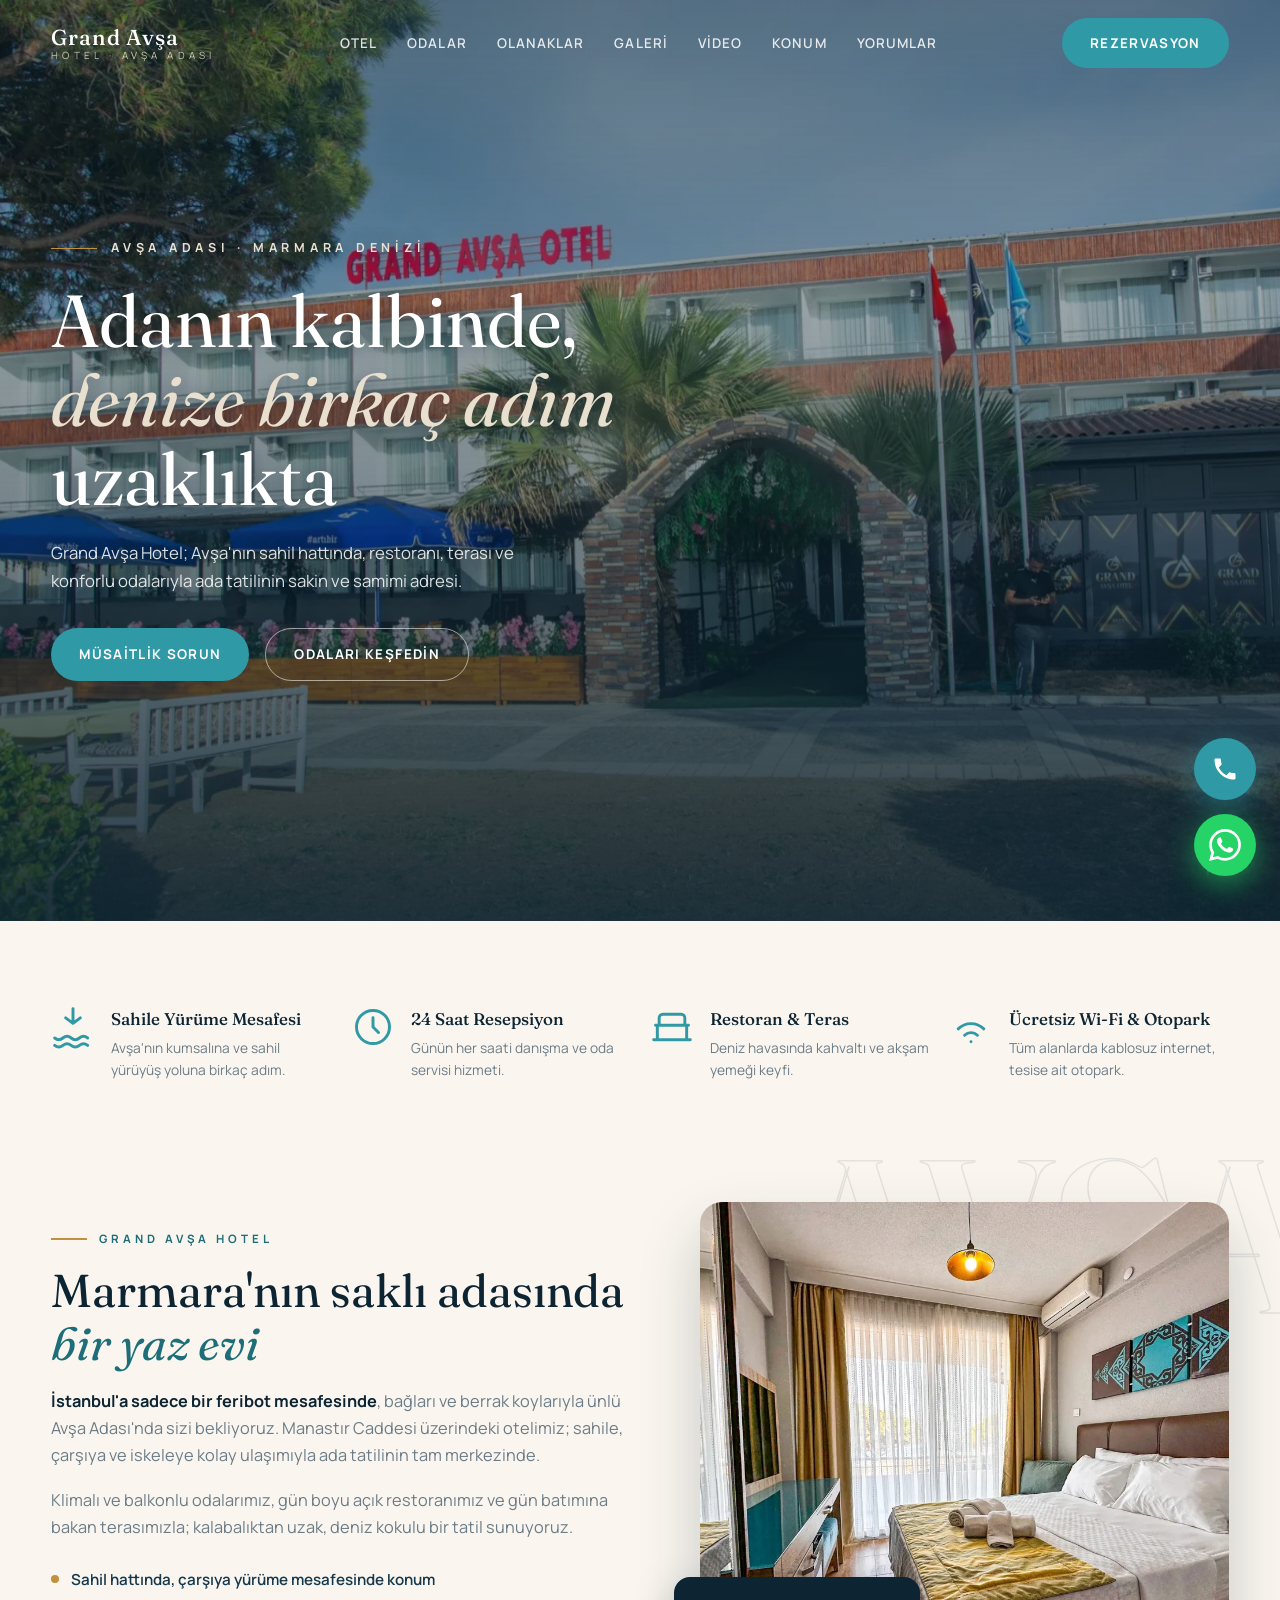
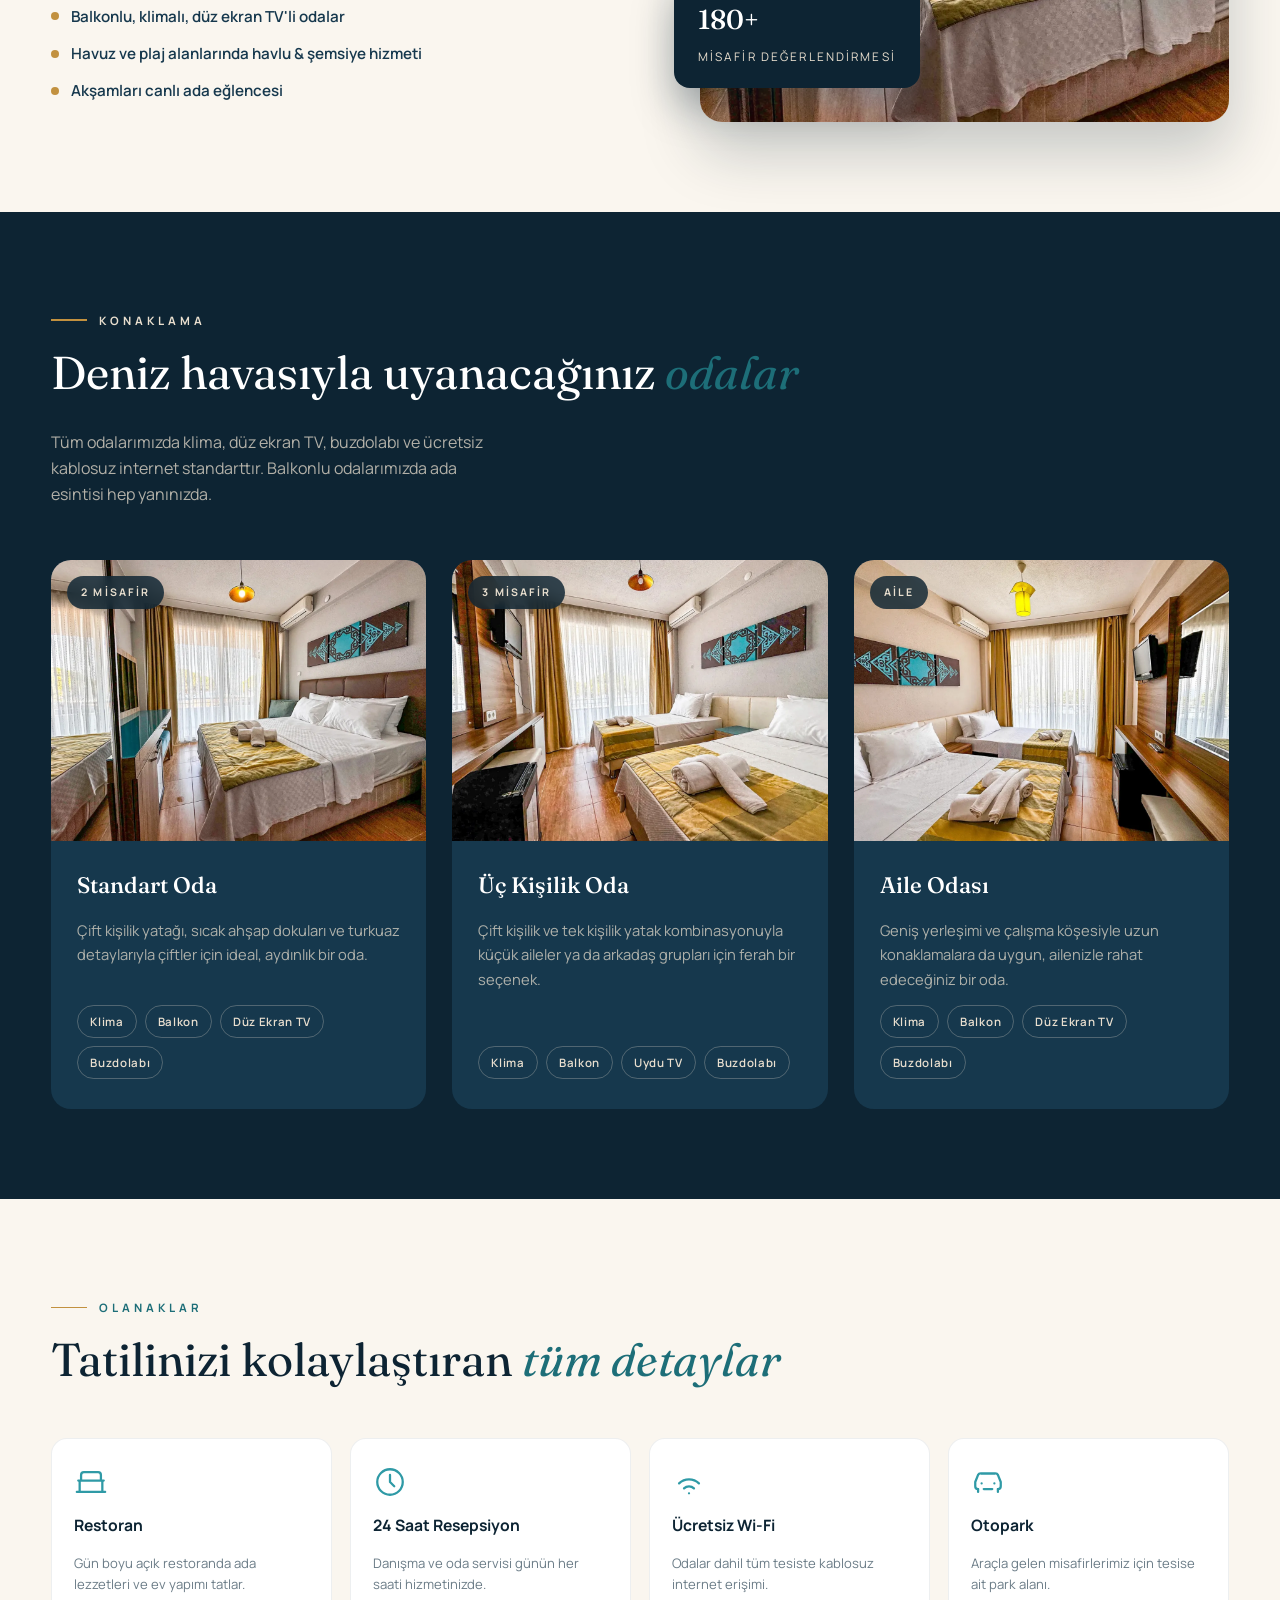
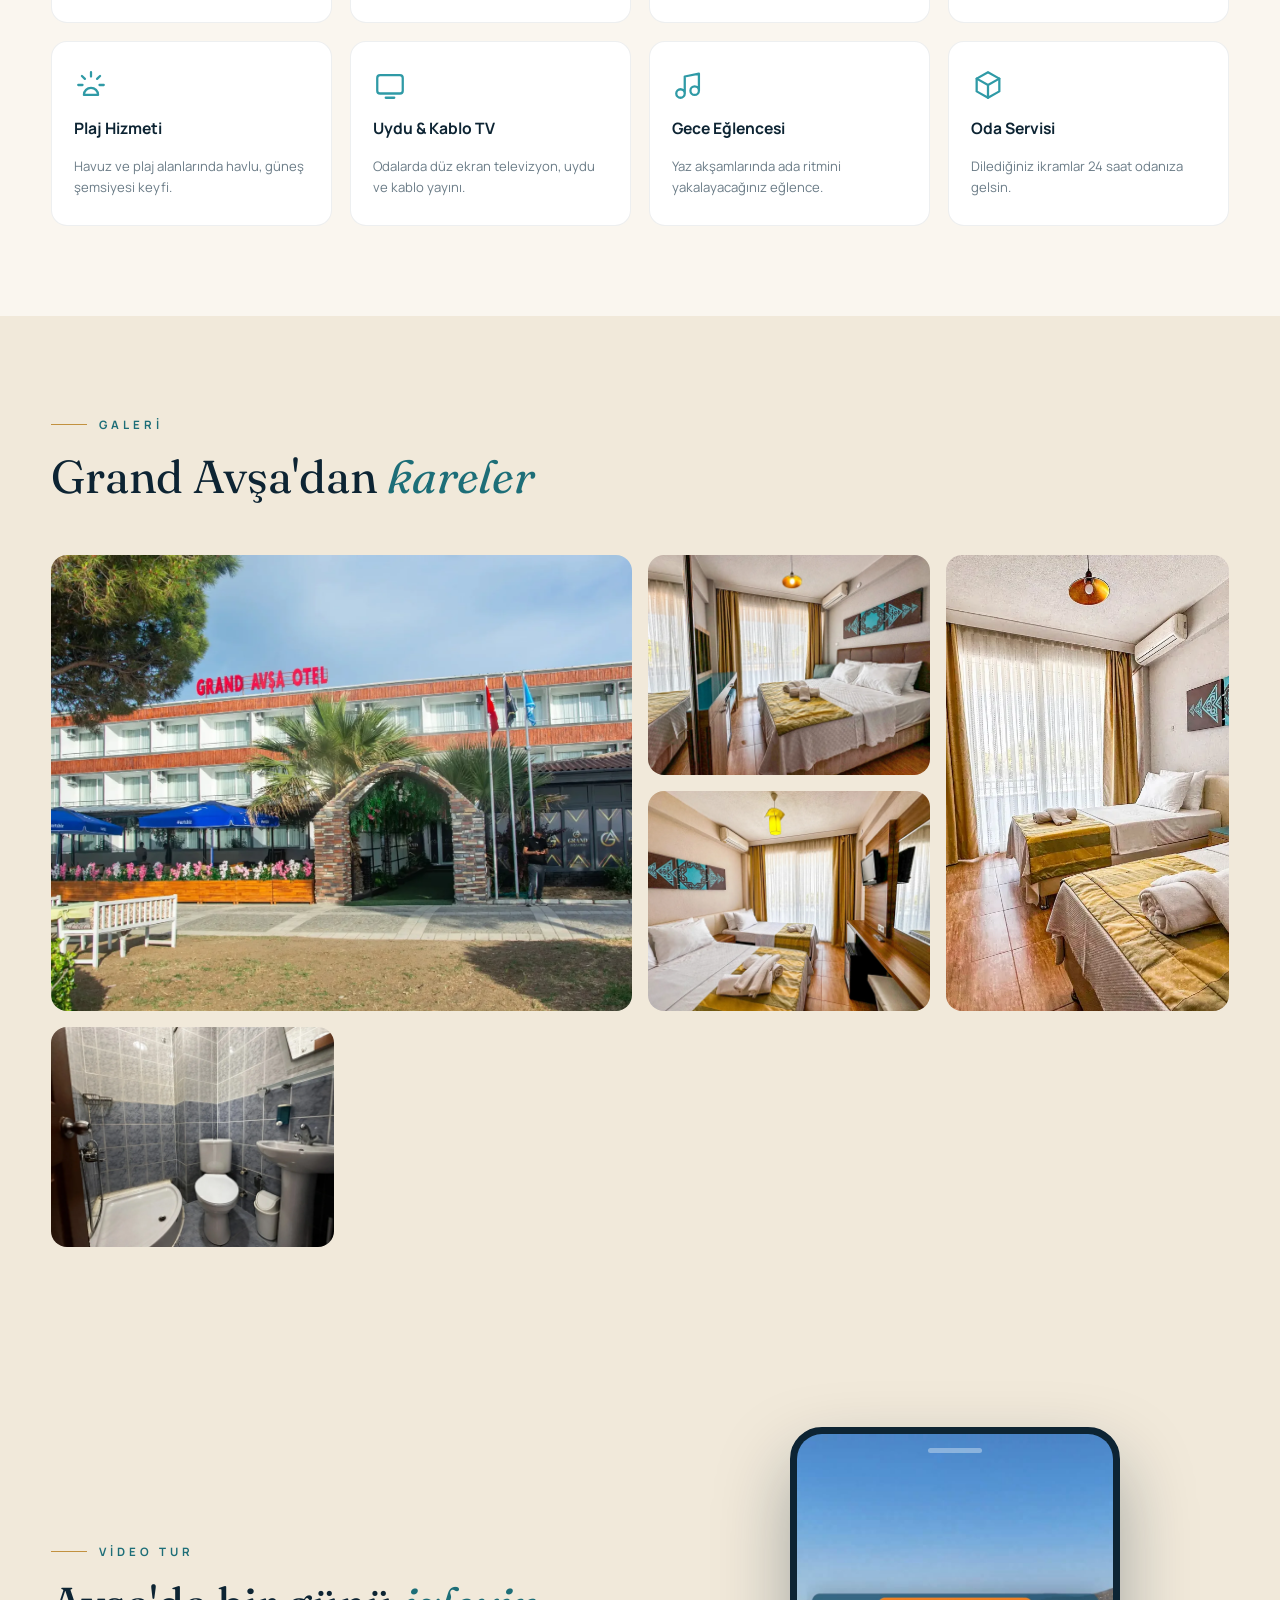
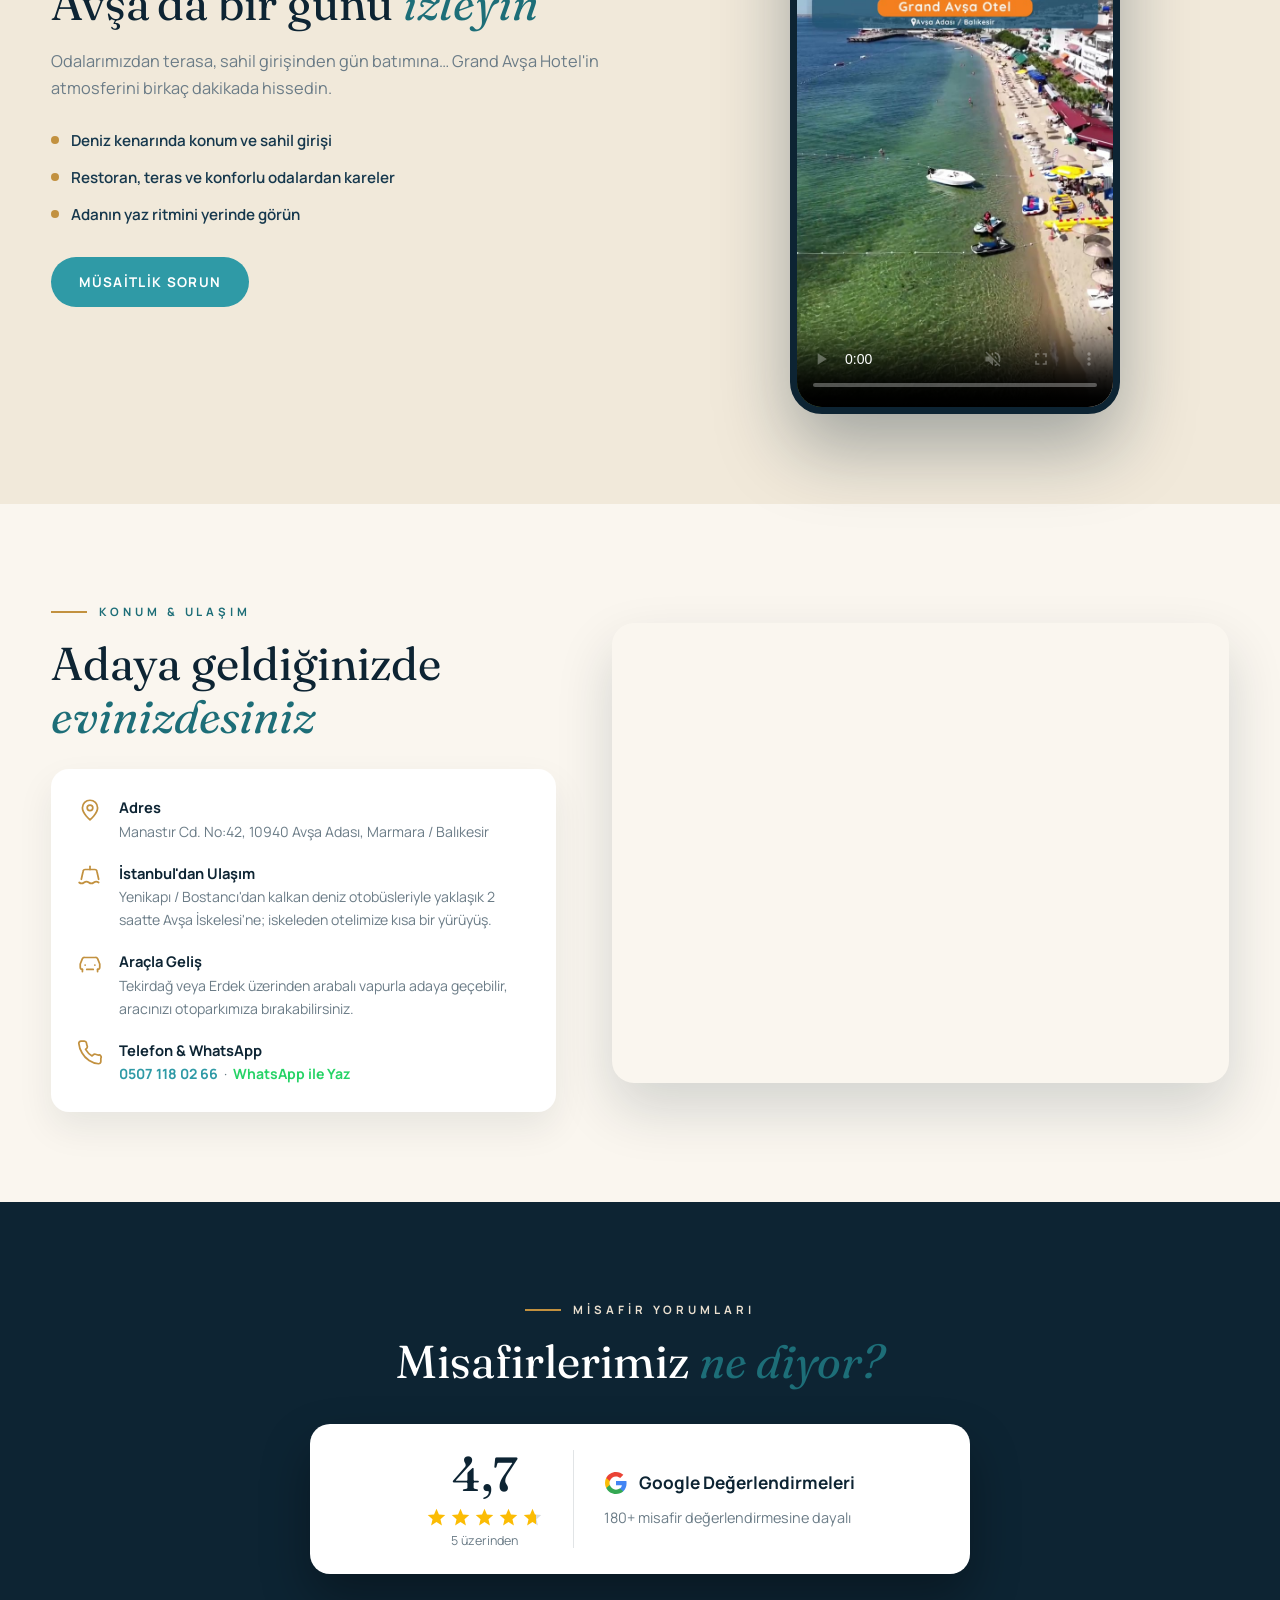
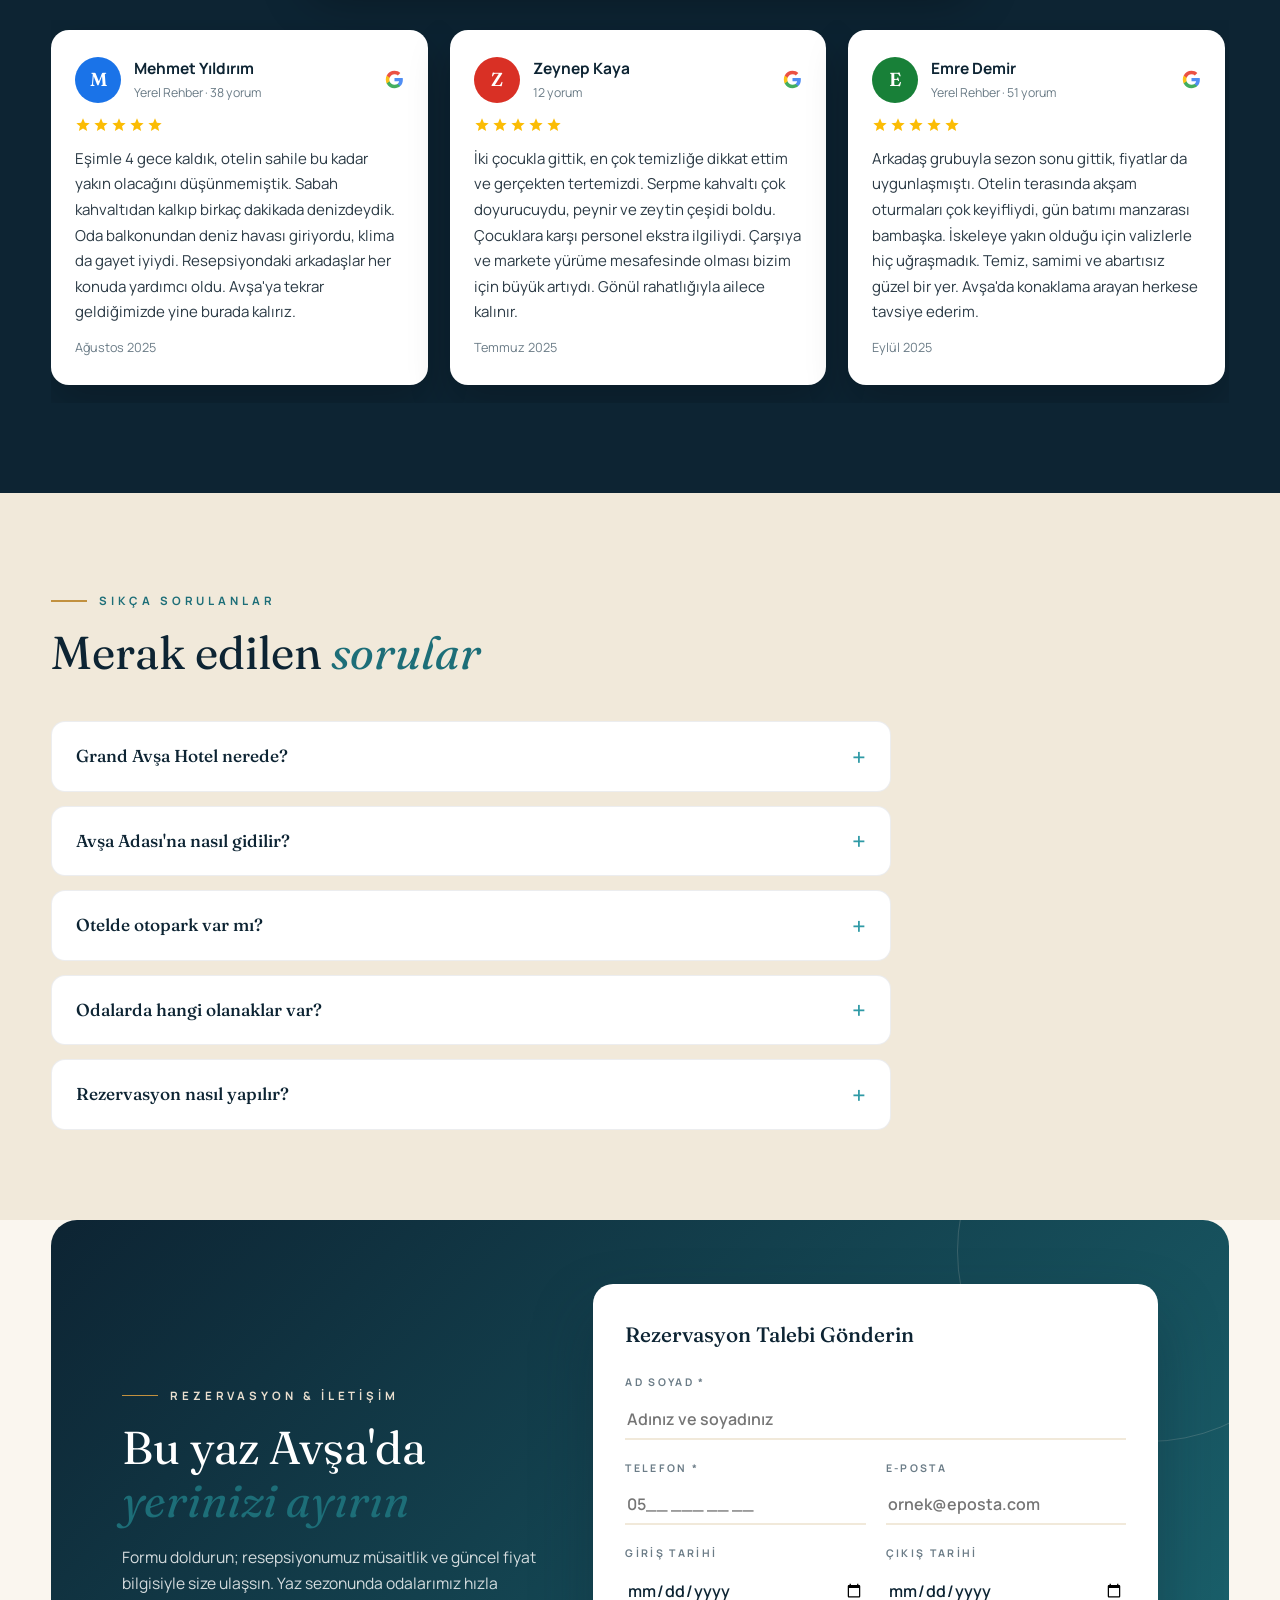
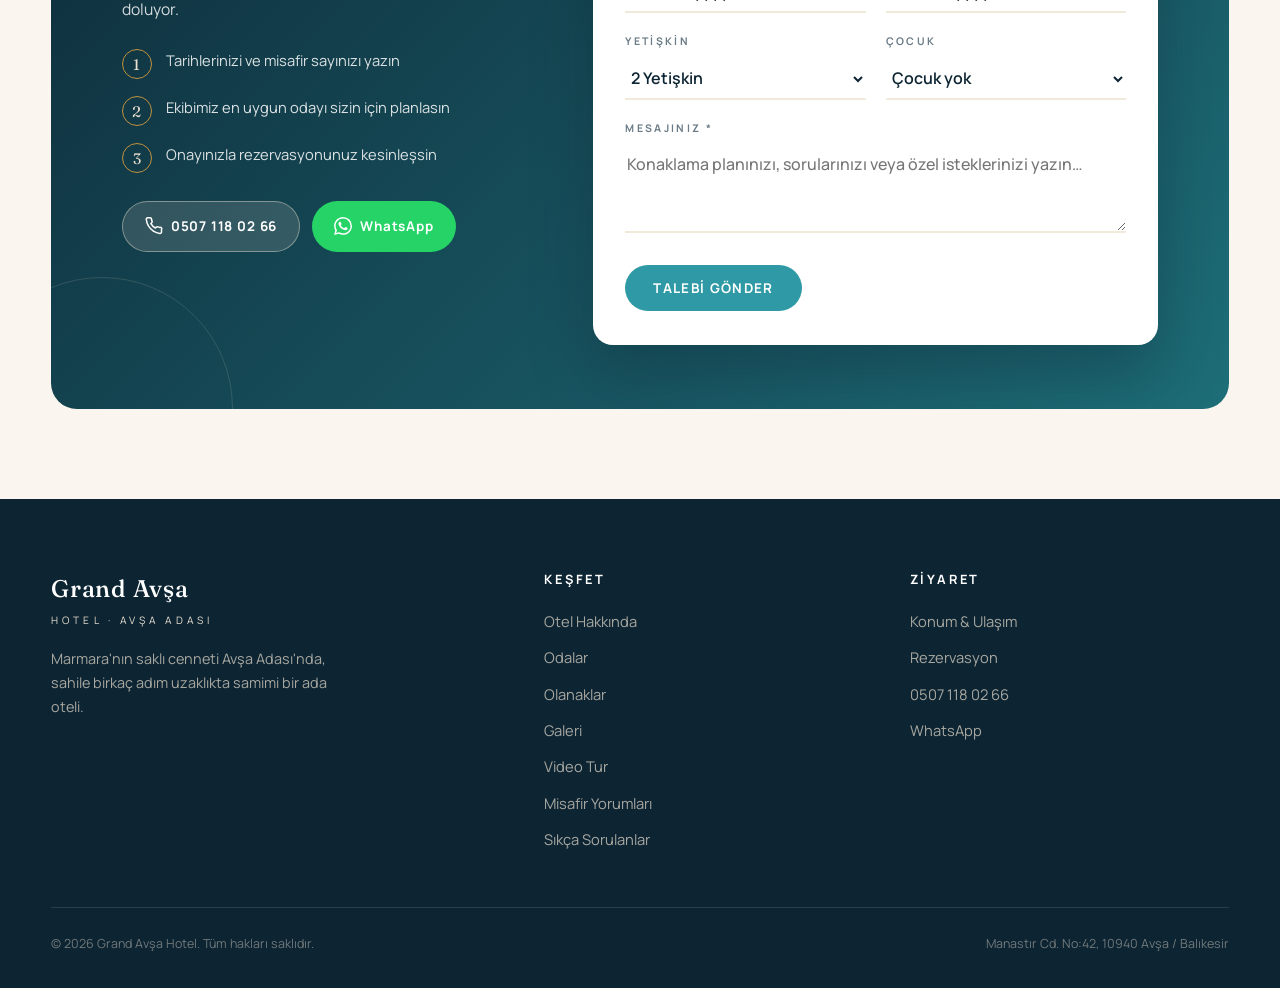
==== commit c2fdb0eb: "Yorumlar carousel + WhatsApp conversion + floating arama butonu - Yorum kartlarini yatay kaydirmali " ====
--- a/index.html
+++ b/index.html
@@ -260,11 +260,16 @@
 .btn-call:hover{background:rgba(233,223,207,.25);transform:translateY(-2px);box-shadow:0 10px 22px rgba(0,0,0,.2)}
 .btn-wa{background:#25D366;color:#fff;border:none}
 .btn-wa:hover{background:#1ebe5d;transform:translateY(-2px);box-shadow:0 10px 22px rgba(37,211,102,.3)}
-/* Floating WhatsApp */
-.wa-float{position:fixed;right:24px;bottom:24px;z-index:90;background:#25D366;color:#fff;width:62px;height:62px;border-radius:50%;display:flex;align-items:center;justify-content:center;box-shadow:0 8px 28px rgba(37,211,102,.55);transition:transform .3s var(--ease),box-shadow .3s var(--ease);text-decoration:none;animation:waPulse 2.4s infinite}
-.wa-float:hover{transform:scale(1.1);box-shadow:0 14px 36px rgba(37,211,102,.65);animation:none}
+/* Floating iletişim butonları (Arama + WhatsApp) */
+.float-actions{position:fixed;right:24px;bottom:24px;z-index:90;display:flex;flex-direction:column;align-items:center;gap:14px}
+.wa-float,.call-float{width:62px;height:62px;border-radius:50%;display:flex;align-items:center;justify-content:center;color:#fff;text-decoration:none;transition:transform .3s var(--ease),box-shadow .3s var(--ease)}
+.wa-float{background:#25D366;box-shadow:0 8px 28px rgba(37,211,102,.55)}
+.wa-float:hover{transform:scale(1.1);box-shadow:0 14px 36px rgba(37,211,102,.65)}
+.call-float{background:var(--teal);box-shadow:0 8px 28px rgba(47,154,166,.5);animation:callPulse 2.4s infinite}
+.call-float:hover{transform:scale(1.1);box-shadow:0 14px 36px rgba(47,154,166,.62);animation:none}
 .wa-float svg{width:32px;height:32px}
-@keyframes waPulse{0%,100%{box-shadow:0 8px 28px rgba(37,211,102,.55)}50%{box-shadow:0 8px 28px rgba(37,211,102,.55),0 0 0 12px rgba(37,211,102,.12)}}
+.call-float svg{width:28px;height:28px}
+@keyframes callPulse{0%,100%{box-shadow:0 8px 28px rgba(47,154,166,.5)}50%{box-shadow:0 8px 28px rgba(47,154,166,.5),0 0 0 12px rgba(47,154,166,.16)}}
 
 /* ---------- Footer ---------- */
 footer{background:var(--ink);color:rgba(233,223,207,.7);padding:70px 0 34px;margin-top:90px}
@@ -343,8 +348,12 @@
 .gsum-link:hover{text-decoration:underline}
 .gstar-full{fill:#fbbc04}
 .gstar-empty{fill:rgba(13,36,51,.16)}
-.reviews-grid{display:grid;grid-template-columns:repeat(3,1fr);gap:22px;margin-top:46px}
-.review-card{background:var(--white);color:var(--text);border-radius:18px;padding:26px 24px;display:flex;flex-direction:column;gap:13px;box-shadow:0 18px 42px rgba(0,0,0,.22);transition:transform .4s var(--ease),box-shadow .4s var(--ease)}
+.reviews-grid{display:flex;gap:22px;margin-top:46px;overflow-x:auto;scroll-snap-type:x proximity;-webkit-overflow-scrolling:touch;padding:10px 2px 18px;scrollbar-width:thin;scrollbar-color:rgba(255,255,255,.45) rgba(255,255,255,.12)}
+.reviews-grid::-webkit-scrollbar{height:8px}
+.reviews-grid::-webkit-scrollbar-track{background:rgba(255,255,255,.12);border-radius:10px}
+.reviews-grid::-webkit-scrollbar-thumb{background:rgba(255,255,255,.34);border-radius:10px}
+.reviews-grid::-webkit-scrollbar-thumb:hover{background:rgba(255,255,255,.55)}
+.review-card{flex:0 0 calc((100% - 44px)/3);scroll-snap-align:start;background:var(--white);color:var(--text);border-radius:18px;padding:26px 24px;display:flex;flex-direction:column;gap:13px;box-shadow:0 18px 42px rgba(0,0,0,.22);transition:transform .4s var(--ease),box-shadow .4s var(--ease)}
 .review-card:hover{transform:translateY(-6px);box-shadow:0 26px 54px rgba(0,0,0,.3)}
 .rev-top{display:flex;align-items:center;gap:13px}
 .rev-avatar{width:46px;height:46px;border-radius:50%;display:flex;align-items:center;justify-content:center;font-family:var(--font-display);font-weight:600;font-size:1.18rem;color:#fff;flex-shrink:0}
@@ -356,9 +365,9 @@
 .rev-stars svg{width:16px;height:16px}
 .rev-text{color:var(--text);font-size:.94rem;line-height:1.7}
 .rev-date{color:var(--muted);font-size:.79rem;margin-top:auto}
-@media (max-width:1024px){.reviews-grid{grid-template-columns:repeat(2,1fr)}}
+@media (max-width:1024px){.review-card{flex-basis:calc((100% - 22px)/2)}}
 @media (max-width:720px){
-  .reviews-grid{grid-template-columns:1fr}
+  .review-card{flex-basis:86%}
   .gsum-divider{display:none}
   .greviews-summary{gap:18px;padding:22px 24px}
   .gsum-meta{text-align:center;align-items:center}
@@ -681,10 +690,6 @@
             Google Değerlendirmeleri
           </span>
           <span class="gsum-count">180+ misafir değerlendirmesine dayalı</span>
-          <a class="gsum-link" href="https://www.google.com/maps/search/Grand+Av%C5%9Fa+Hotel" target="_blank" rel="noopener">
-            Tüm yorumları Google'da gör
-            <svg viewBox="0 0 24 24" width="14" height="14" fill="none" stroke="currentColor" stroke-width="2" stroke-linecap="round" stroke-linejoin="round" aria-hidden="true"><path d="M7 17 17 7M9 7h8v8"/></svg>
-          </a>
         </div>
       </div>
     </div>
@@ -970,10 +975,15 @@
   <button class="lb-next" id="lbNext" aria-label="Sonraki">›</button>
 </div>
 
-<!-- Sabit WhatsApp butonu -->
-<a class="wa-float" href="https://wa.me/905071180266" target="_blank" rel="noopener" aria-label="WhatsApp ile iletişime geçin">
-  <svg viewBox="0 0 24 24" fill="currentColor"><path d="M17.472 14.382c-.297-.149-1.758-.867-2.03-.967-.273-.099-.471-.148-.67.15-.197.297-.767.966-.94 1.164-.173.199-.347.223-.644.075-.297-.15-1.255-.463-2.39-1.475-.883-.788-1.48-1.761-1.653-2.059-.173-.297-.018-.458.13-.606.134-.133.298-.347.446-.52.149-.174.198-.298.298-.497.099-.198.05-.371-.025-.52-.075-.149-.669-1.612-.916-2.207-.242-.579-.487-.5-.669-.51-.173-.008-.371-.01-.57-.01-.198 0-.52.074-.792.372-.272.297-1.04 1.016-1.04 2.479 0 1.462 1.065 2.875 1.213 3.074.149.198 2.096 3.2 5.077 4.487.709.306 1.262.489 1.694.625.712.227 1.36.195 1.871.118.571-.085 1.758-.719 2.006-1.413.248-.694.248-1.289.173-1.413-.074-.124-.272-.198-.57-.347m-5.421 7.403h-.004a9.87 9.87 0 0 1-5.031-1.378l-.361-.214-3.741.982.998-3.648-.235-.374a9.86 9.86 0 0 1-1.51-5.26c.001-5.45 4.436-9.884 9.888-9.884 2.64 0 5.122 1.03 6.988 2.898a9.825 9.825 0 0 1 2.893 6.994c-.003 5.45-4.437 9.884-9.885 9.884m8.413-18.297A11.815 11.815 0 0 0 12.05 0C5.495 0 .16 5.335.157 11.892c0 2.096.547 4.142 1.588 5.945L.057 24l6.305-1.654a11.882 11.882 0 0 0 5.683 1.448h.005c6.554 0 11.89-5.335 11.893-11.893a11.821 11.821 0 0 0-3.48-8.413z"/></svg>
-</a>
+<!-- Sabit iletişim butonları (Arama + WhatsApp) -->
+<div class="float-actions">
+  <a class="call-float" href="tel:+905071180266" aria-label="Telefonla arayın">
+    <svg viewBox="0 0 24 24" fill="currentColor"><path d="M6.62 10.79c1.44 2.83 3.76 5.14 6.59 6.59l2.2-2.2c.27-.27.67-.36 1.02-.24 1.12.37 2.33.57 3.57.57.55 0 1 .45 1 1V20c0 .55-.45 1-1 1-9.39 0-17-7.61-17-17 0-.55.45-1 1-1h3.5c.55 0 1 .45 1 1 0 1.25.2 2.45.57 3.57.11.35.03.74-.25 1.02l-2.2 2.2z"/></svg>
+  </a>
+  <a class="wa-float" href="https://wa.me/905071180266" target="_blank" rel="noopener" aria-label="WhatsApp ile iletişime geçin">
+    <svg viewBox="0 0 24 24" fill="currentColor"><path d="M17.472 14.382c-.297-.149-1.758-.867-2.03-.967-.273-.099-.471-.148-.67.15-.197.297-.767.966-.94 1.164-.173.199-.347.223-.644.075-.297-.15-1.255-.463-2.39-1.475-.883-.788-1.48-1.761-1.653-2.059-.173-.297-.018-.458.13-.606.134-.133.298-.347.446-.52.149-.174.198-.298.298-.497.099-.198.05-.371-.025-.52-.075-.149-.669-1.612-.916-2.207-.242-.579-.487-.5-.669-.51-.173-.008-.371-.01-.57-.01-.198 0-.52.074-.792.372-.272.297-1.04 1.016-1.04 2.479 0 1.462 1.065 2.875 1.213 3.074.149.198 2.096 3.2 5.077 4.487.709.306 1.262.489 1.694.625.712.227 1.36.195 1.871.118.571-.085 1.758-.719 2.006-1.413.248-.694.248-1.289.173-1.413-.074-.124-.272-.198-.57-.347m-5.421 7.403h-.004a9.87 9.87 0 0 1-5.031-1.378l-.361-.214-3.741.982.998-3.648-.235-.374a9.86 9.86 0 0 1-1.51-5.26c.001-5.45 4.436-9.884 9.888-9.884 2.64 0 5.122 1.03 6.988 2.898a9.825 9.825 0 0 1 2.893 6.994c-.003 5.45-4.437 9.884-9.885 9.884m8.413-18.297A11.815 11.815 0 0 0 12.05 0C5.495 0 .16 5.335.157 11.892c0 2.096.547 4.142 1.588 5.945L.057 24l6.305-1.654a11.882 11.882 0 0 0 5.683 1.448h.005c6.554 0 11.89-5.335 11.893-11.893a11.821 11.821 0 0 0-3.48-8.413z"/></svg>
+  </a>
+</div>
 
 <script>
 // Sticky header
@@ -991,6 +1001,25 @@
   entries.forEach(e => { if (e.isIntersecting) { e.target.classList.add('in'); io.unobserve(e.target); } });
 }, {threshold: .15});
 document.querySelectorAll('.reveal').forEach(el => io.observe(el));
+
+// Google Ads — WhatsApp tıklaması conversion
+function gtag_report_conversion(url) {
+  var callback = function () {
+    if (typeof(url) != 'undefined') {
+      window.location = url;
+    }
+  };
+  gtag('event', 'conversion', {
+    'send_to': 'AW-18241101971/vDLpCP_bucAcEJPBhPpD',
+    'value': 1.0,
+    'currency': 'TRY',
+    'event_callback': callback
+  });
+  return false;
+}
+// Tüm WhatsApp bağlantıları — yeni sekmede açılmaya devam eder, sadece conversion tetiklenir
+document.querySelectorAll('a[href*="wa.me"]').forEach(a =>
+  a.addEventListener('click', () => gtag_report_conversion()));
 
 // Meta Pixel — ViewContent (odalar bölümü görüntülenince, bir kez)
 const fbq = (...a) => { if (window.fbq) window.fbq(...a); };
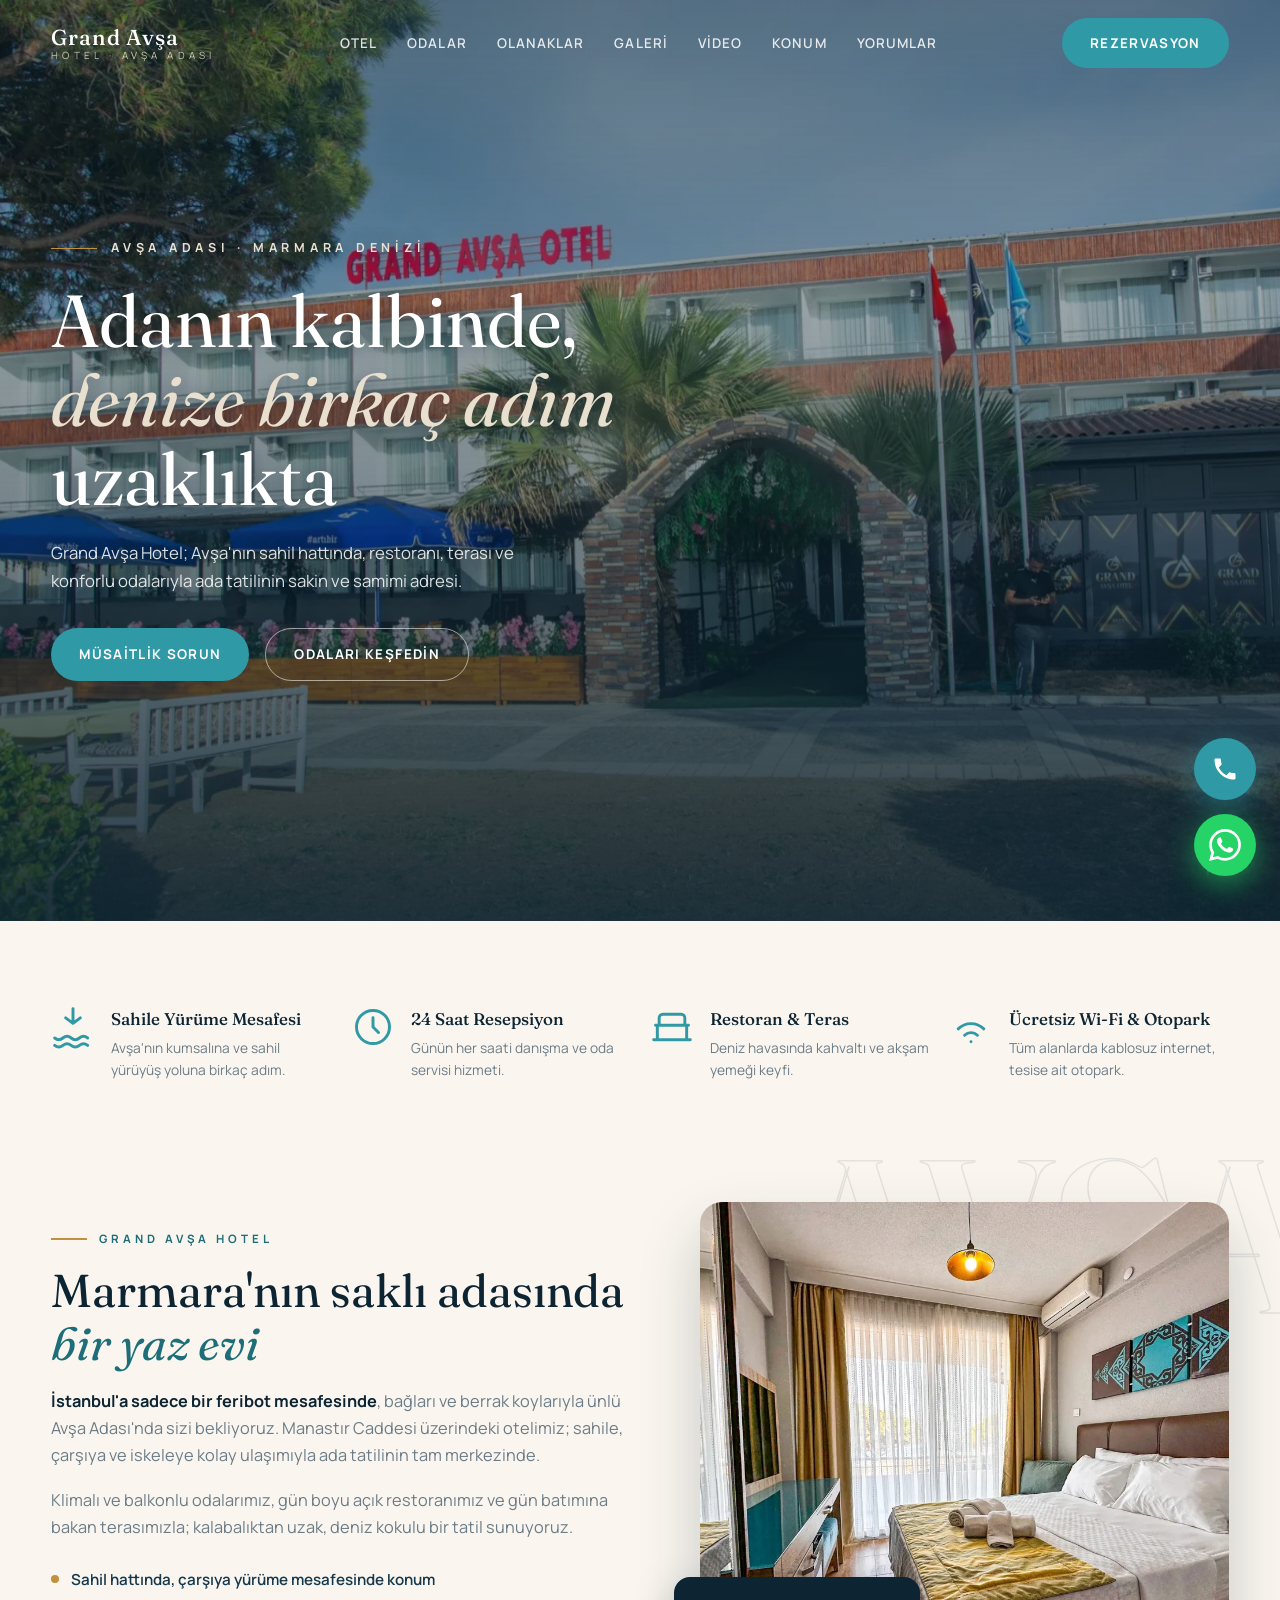
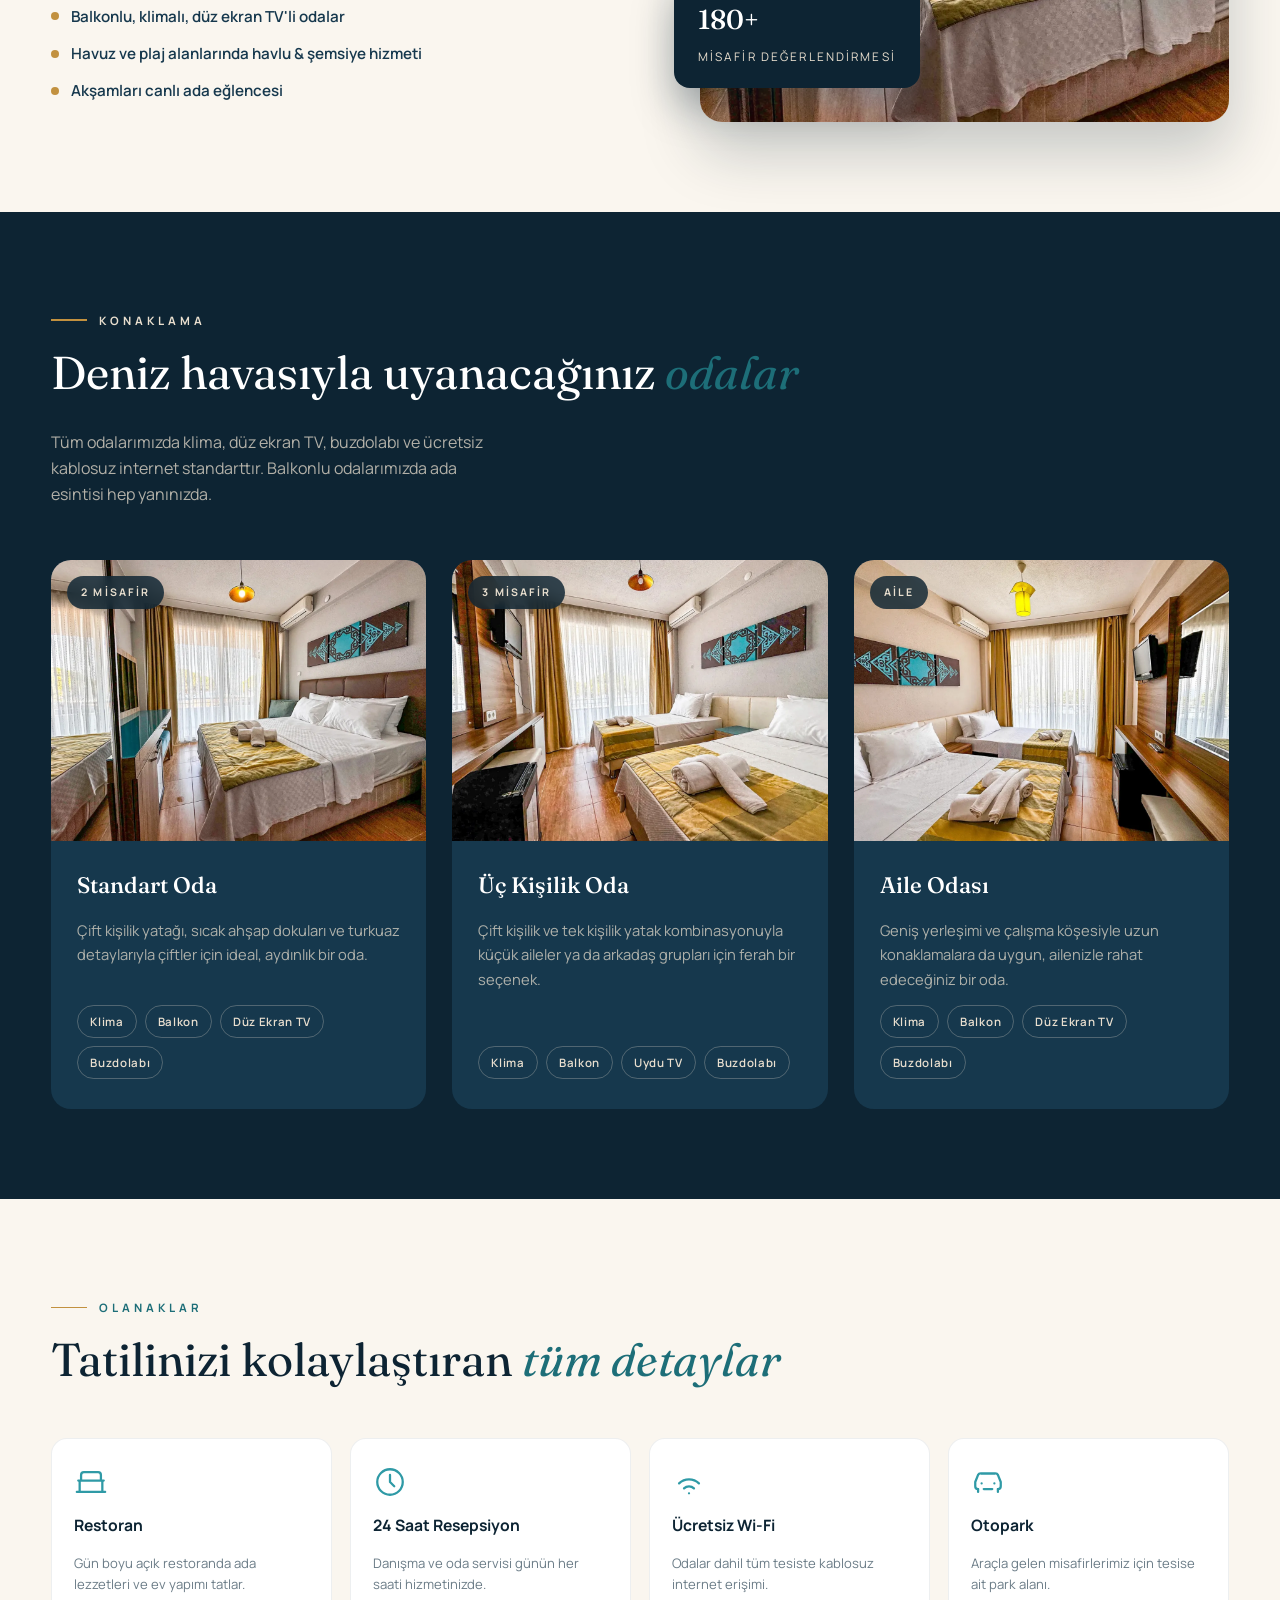
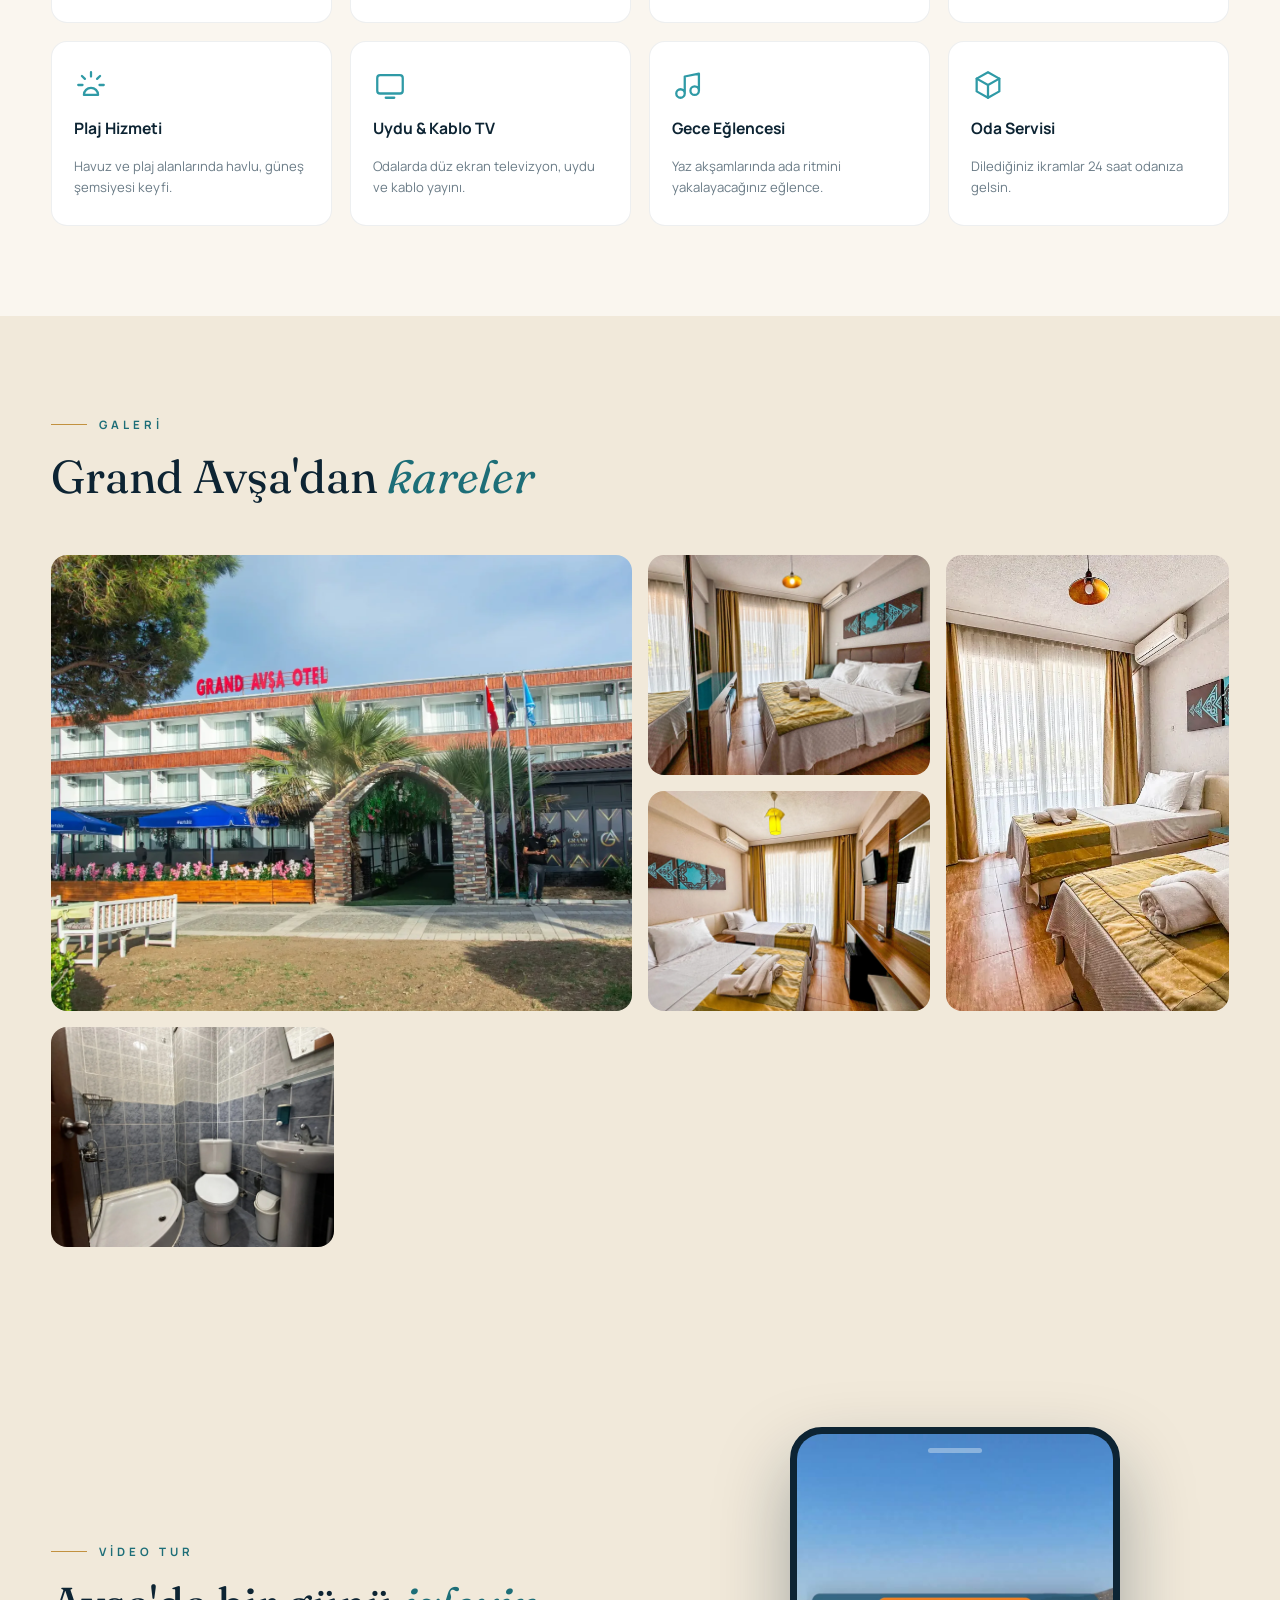
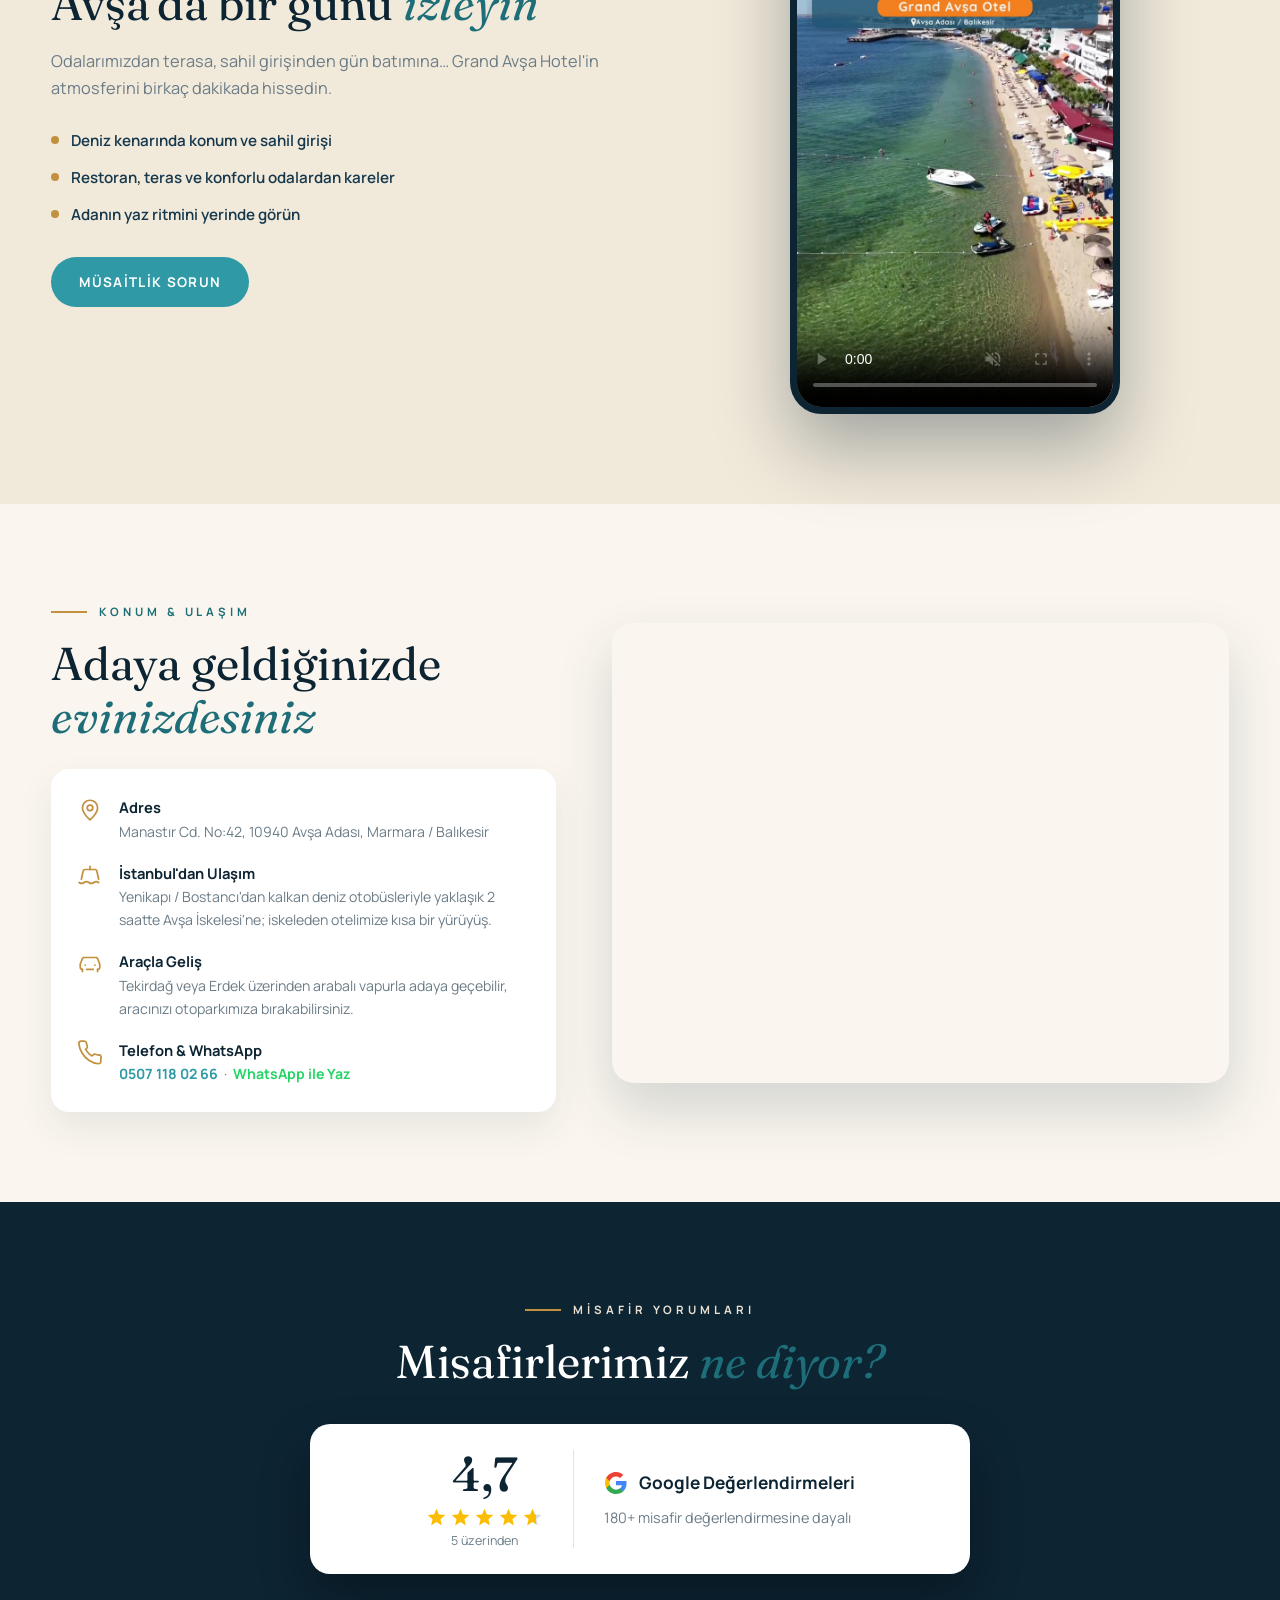
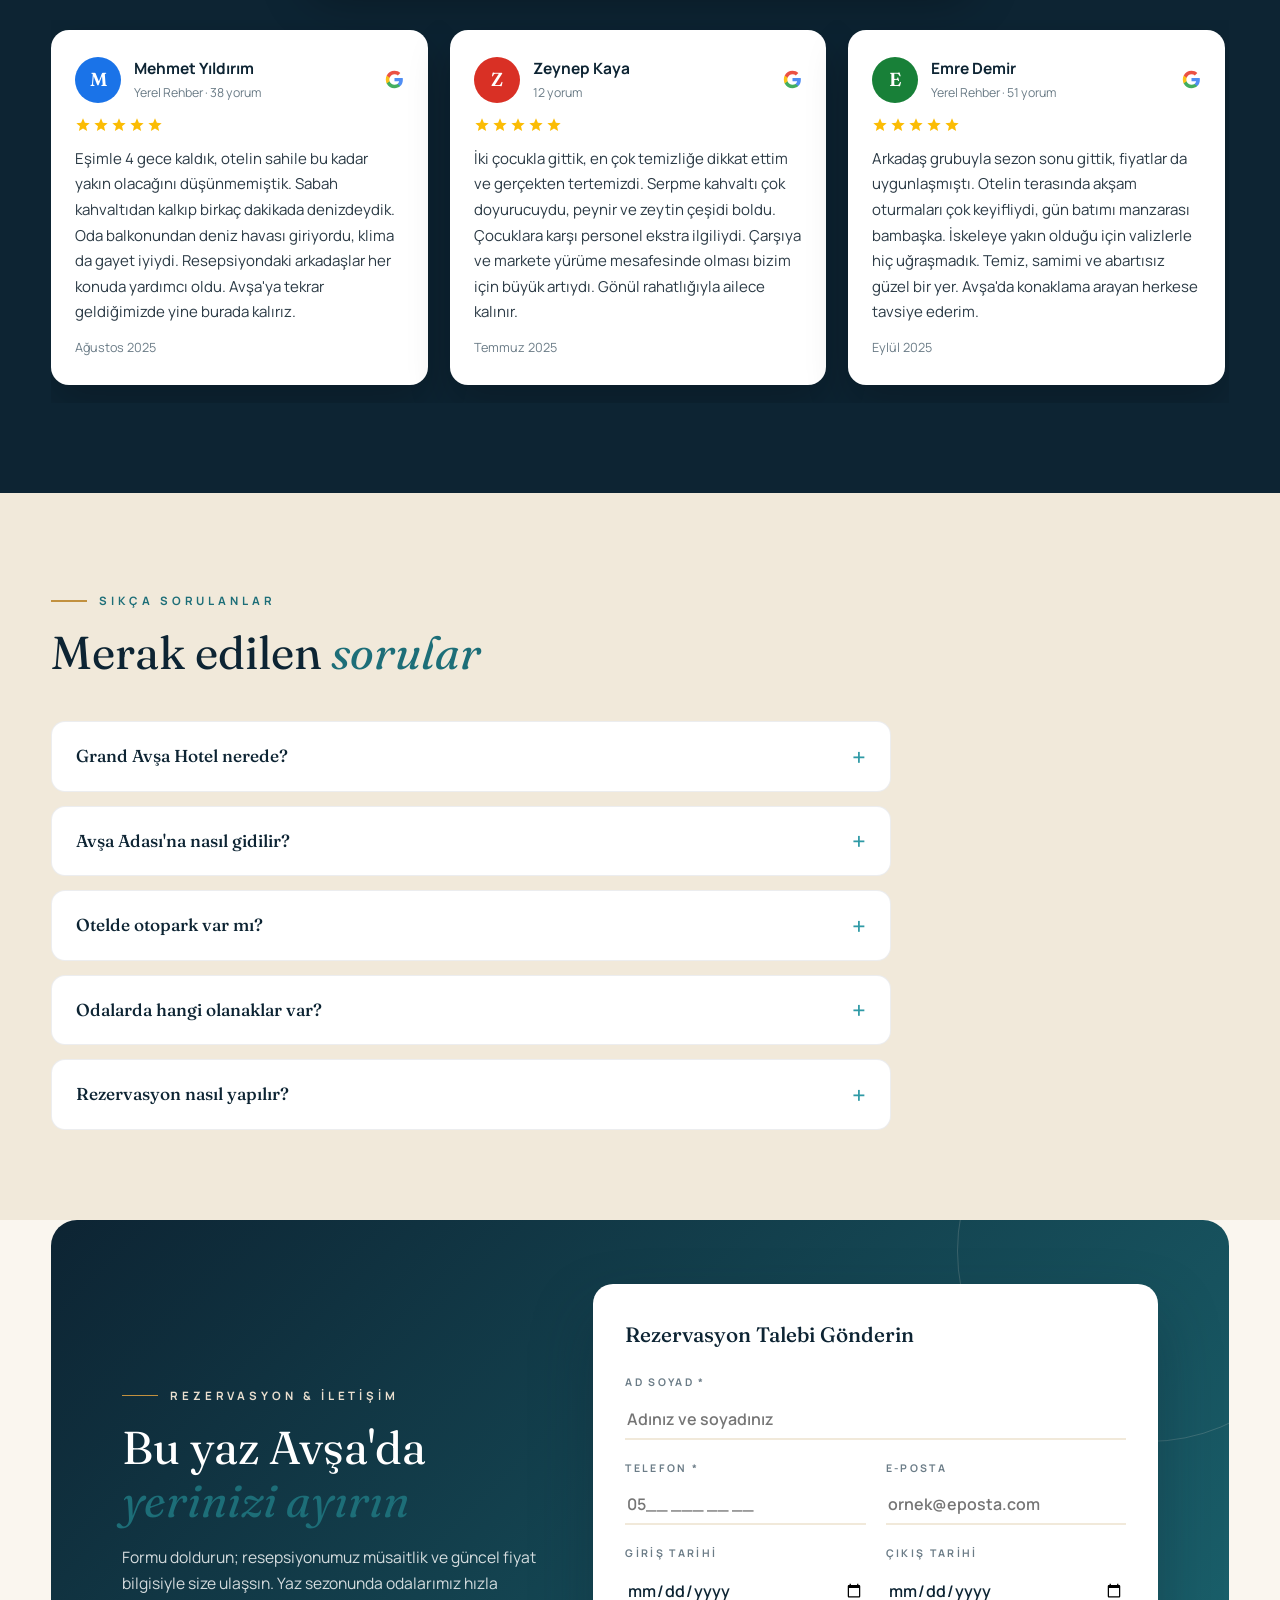
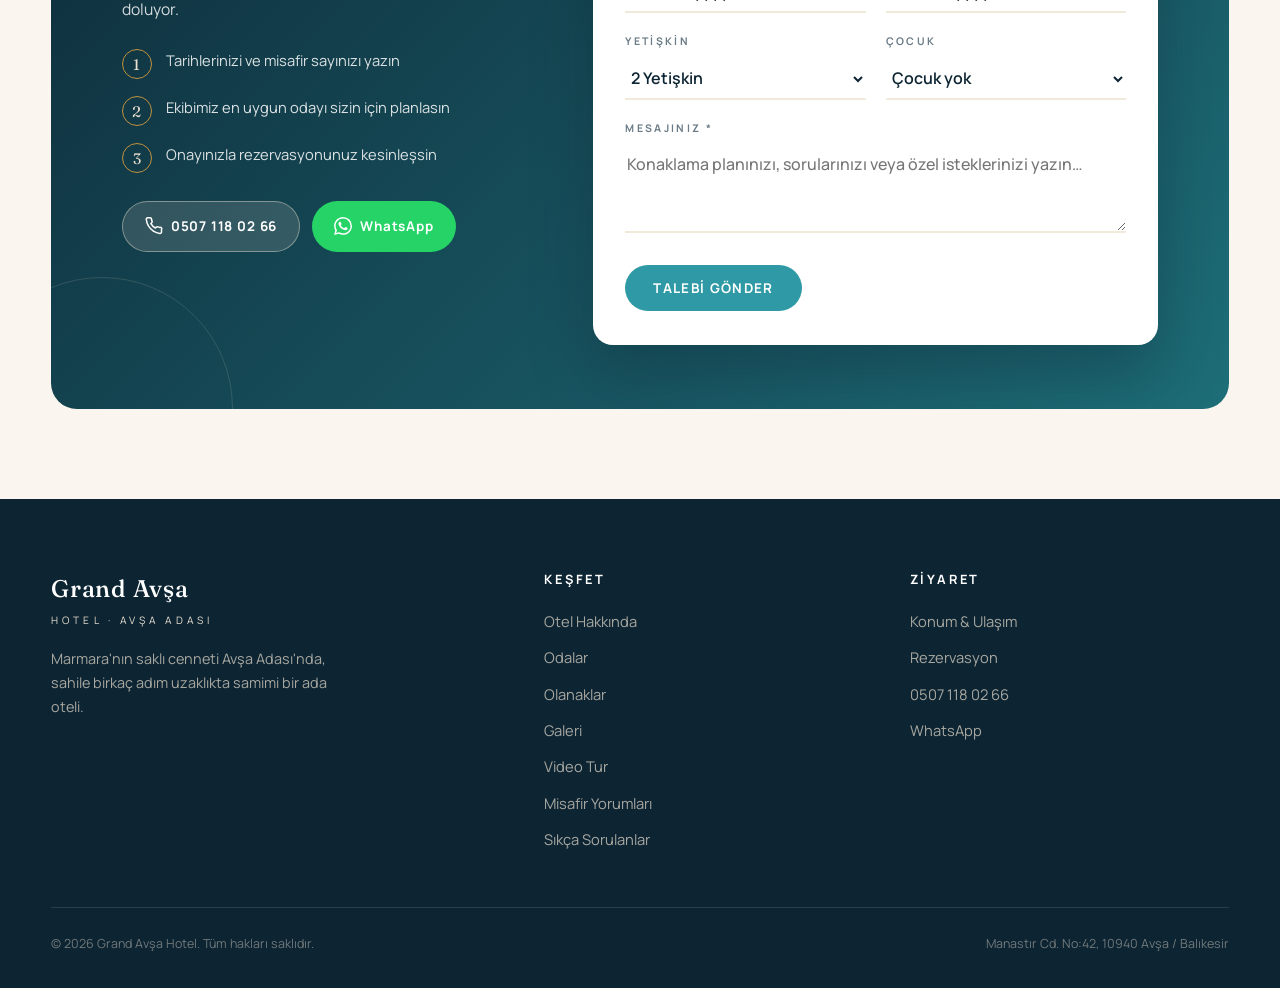
==== commit 308a8472: "Meta Pixel Contact eventi: WhatsApp + telefon tıklamaları İletişime geçme (Contact) standart eventi " ====
--- a/index.html
+++ b/index.html
@@ -1024,6 +1024,14 @@
 // Meta Pixel — ViewContent (odalar bölümü görüntülenince, bir kez)
 const fbq = (...a) => { if (window.fbq) window.fbq(...a); };
 const cookie = n => (document.cookie.match('(^|;)\\s*' + n + '\\s*=\\s*([^;]+)') || [])[2] || null;
+
+// Meta Pixel — Contact (İletişime geçme): WhatsApp + telefon tıklamaları
+document.querySelectorAll('a[href*="wa.me"], a[href^="tel:"]').forEach(a =>
+  a.addEventListener('click', () => {
+    const method = a.getAttribute('href').indexOf('wa.me') !== -1 ? 'WhatsApp' : 'Telefon';
+    fbq('track', 'Contact', { content_name: method, content_category: 'Grand Avşa Hotel' });
+  }));
+
 const odalarSec = document.getElementById('odalar');
 if (odalarSec) {
   const vcIo = new IntersectionObserver(entries => {
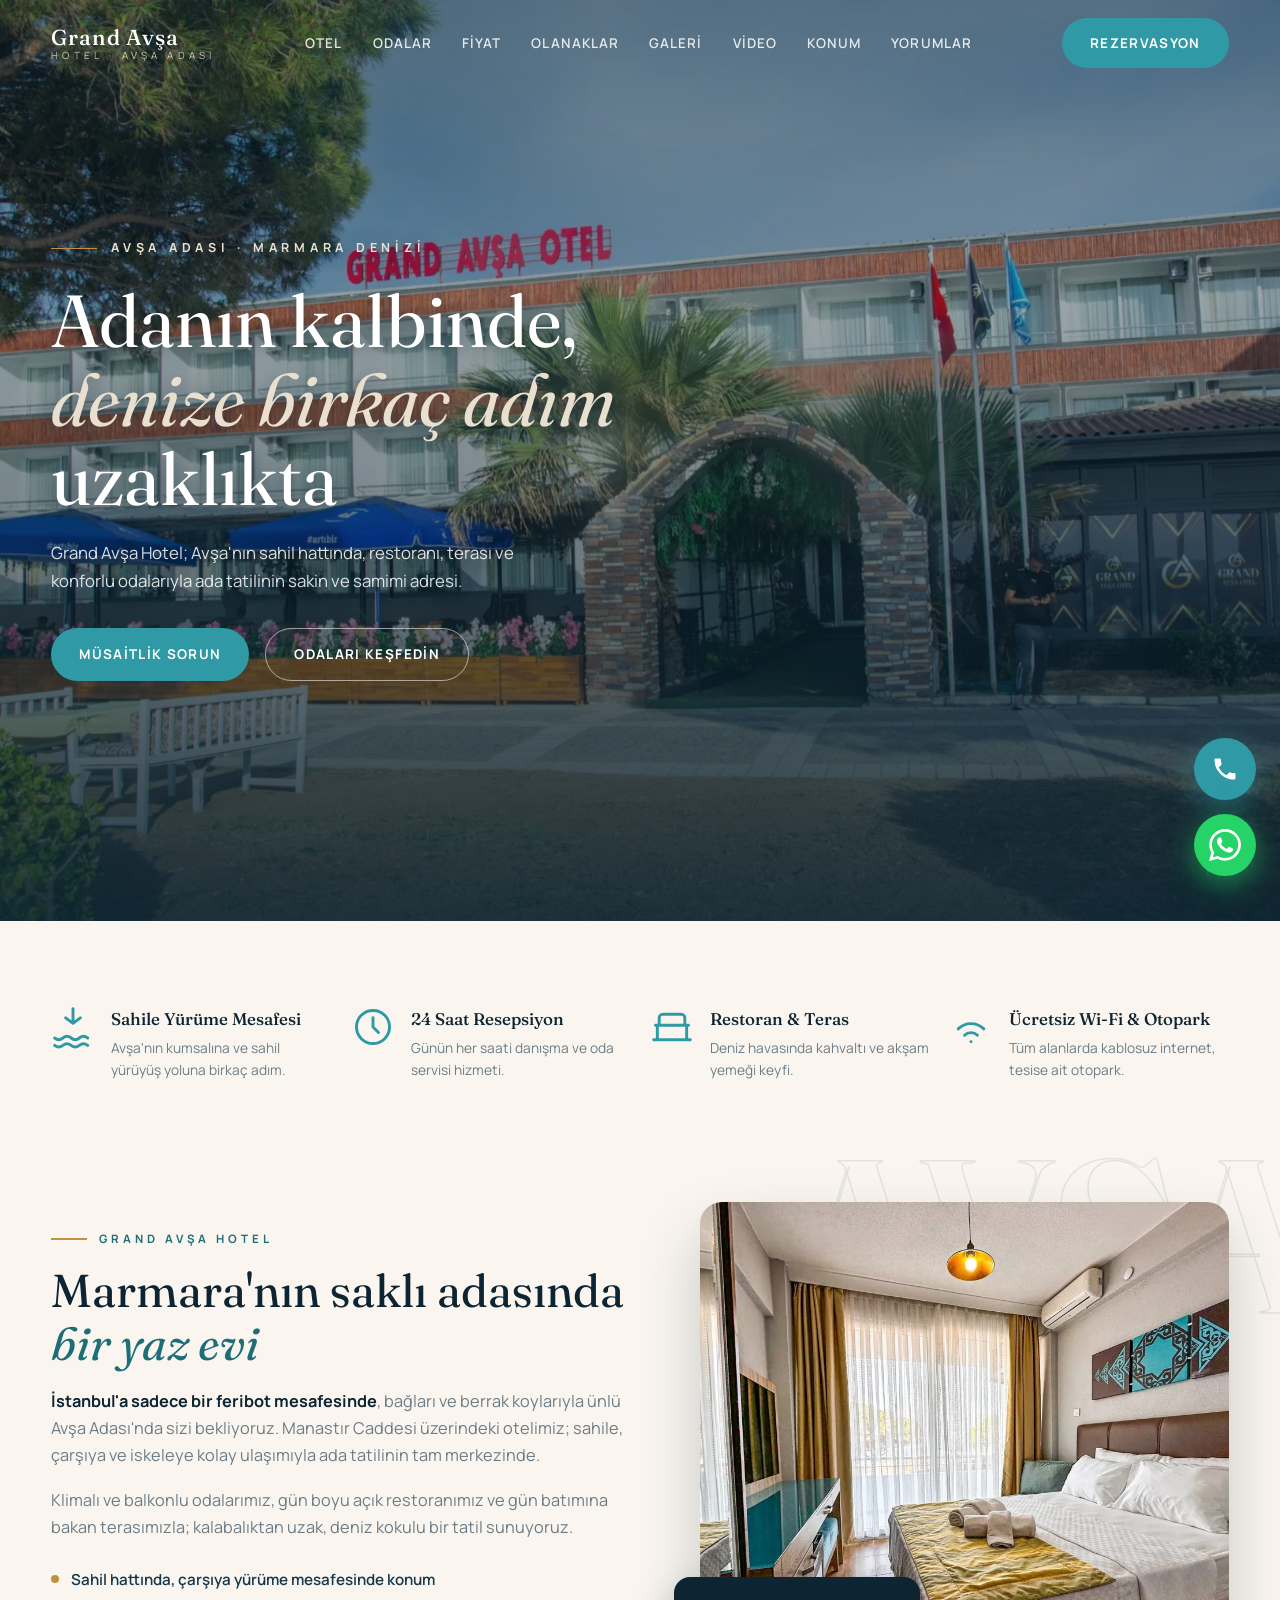
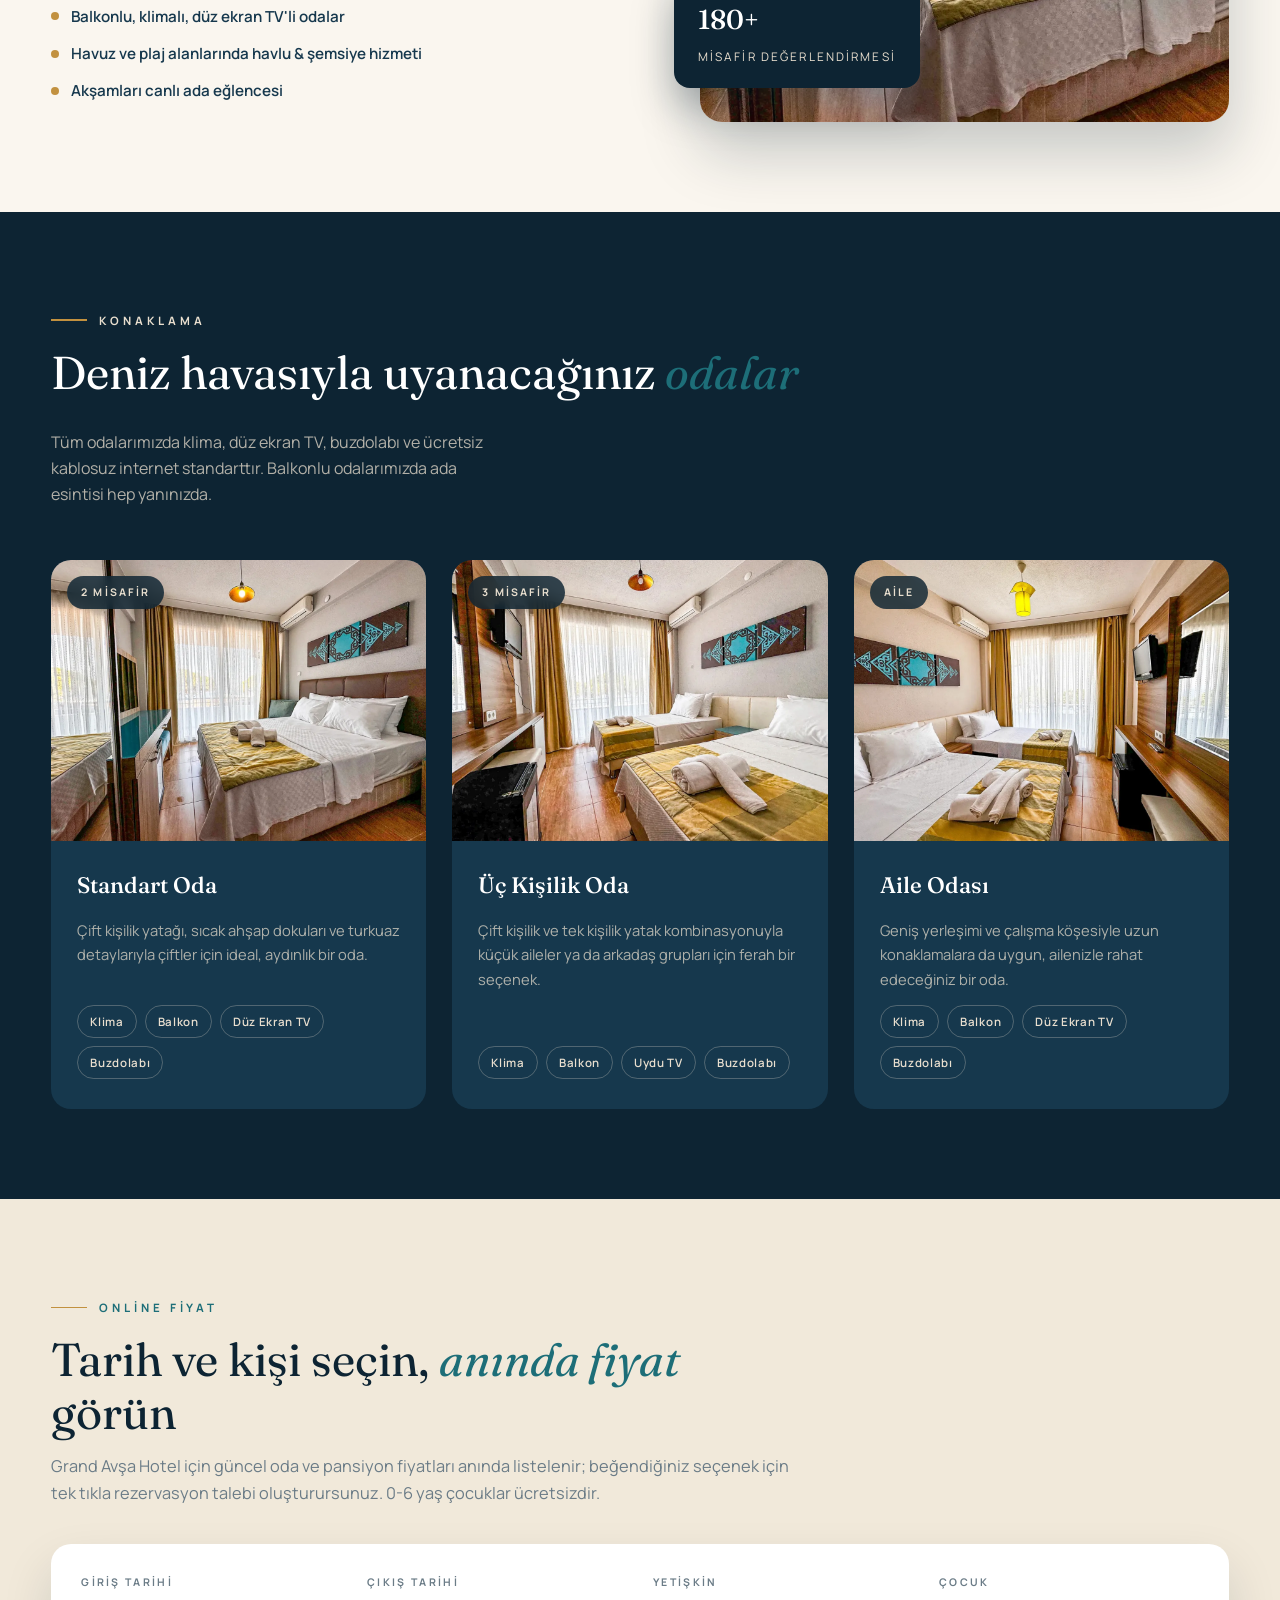
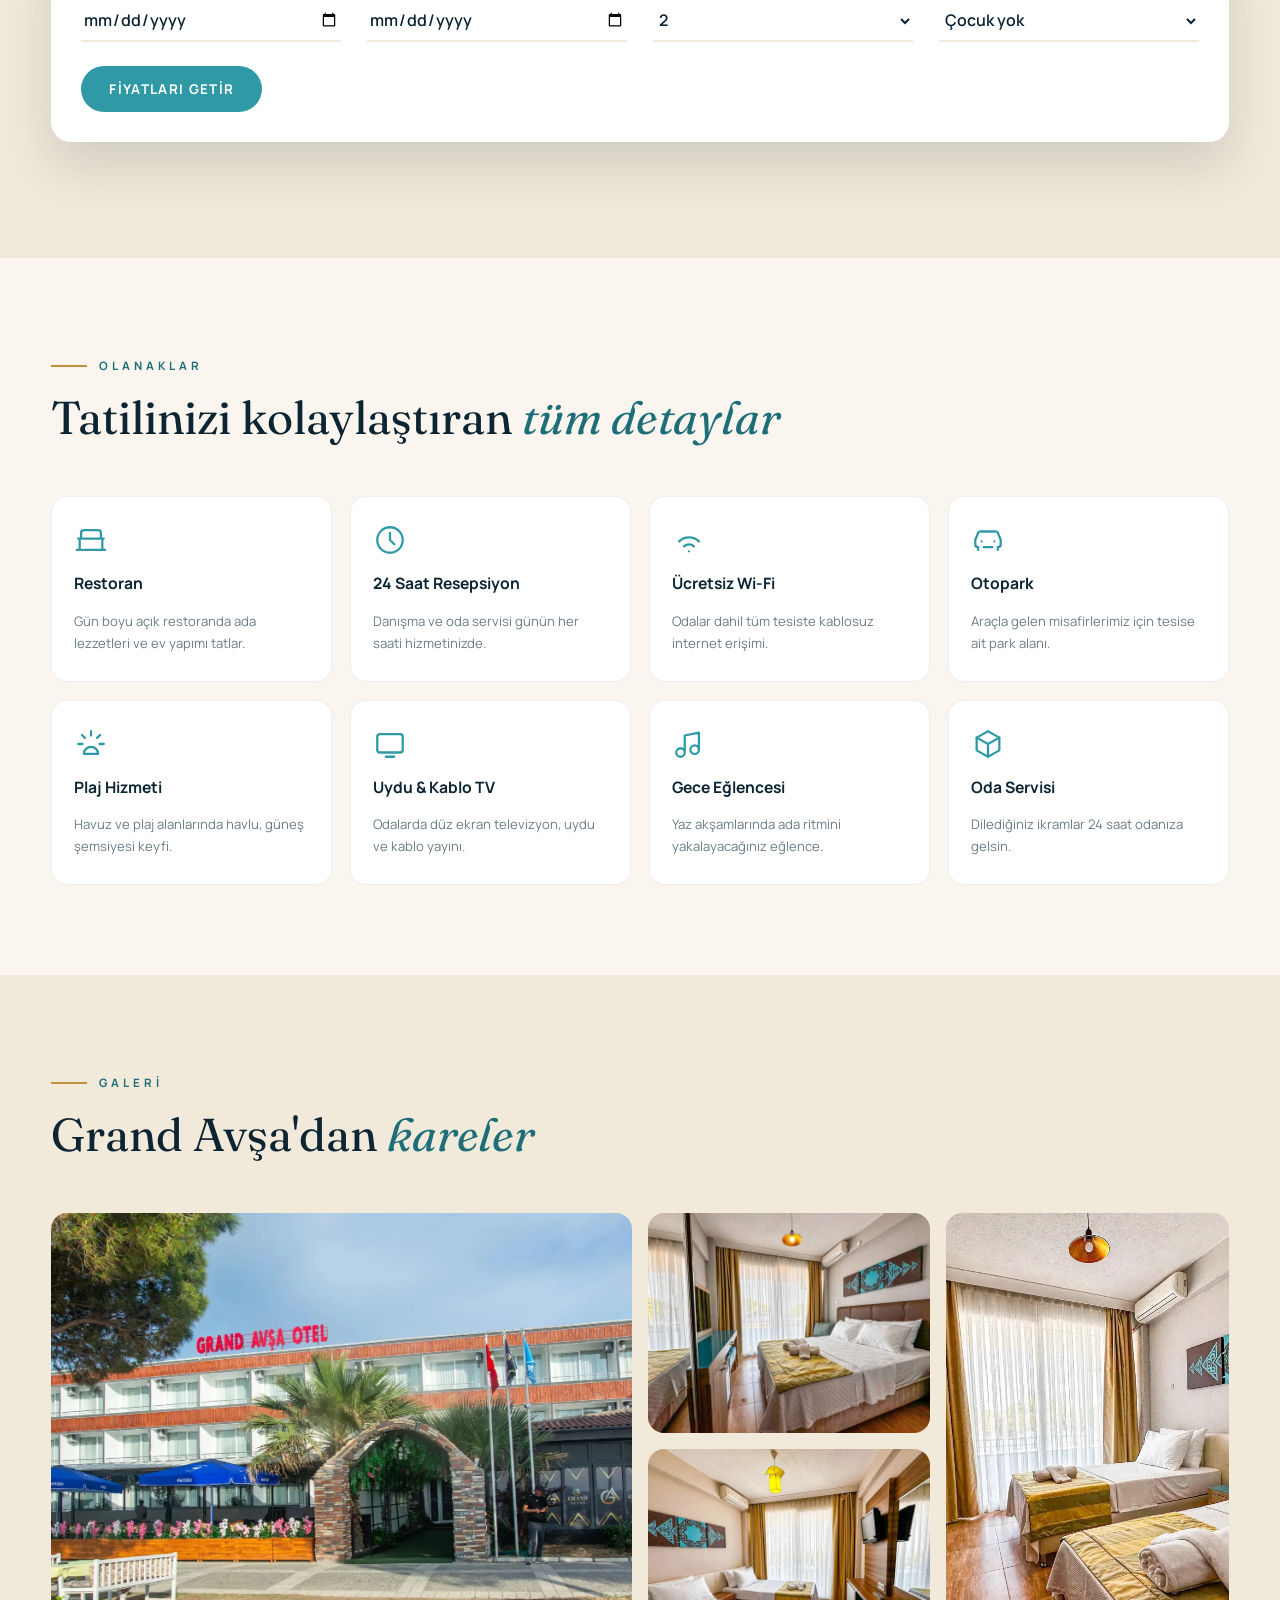
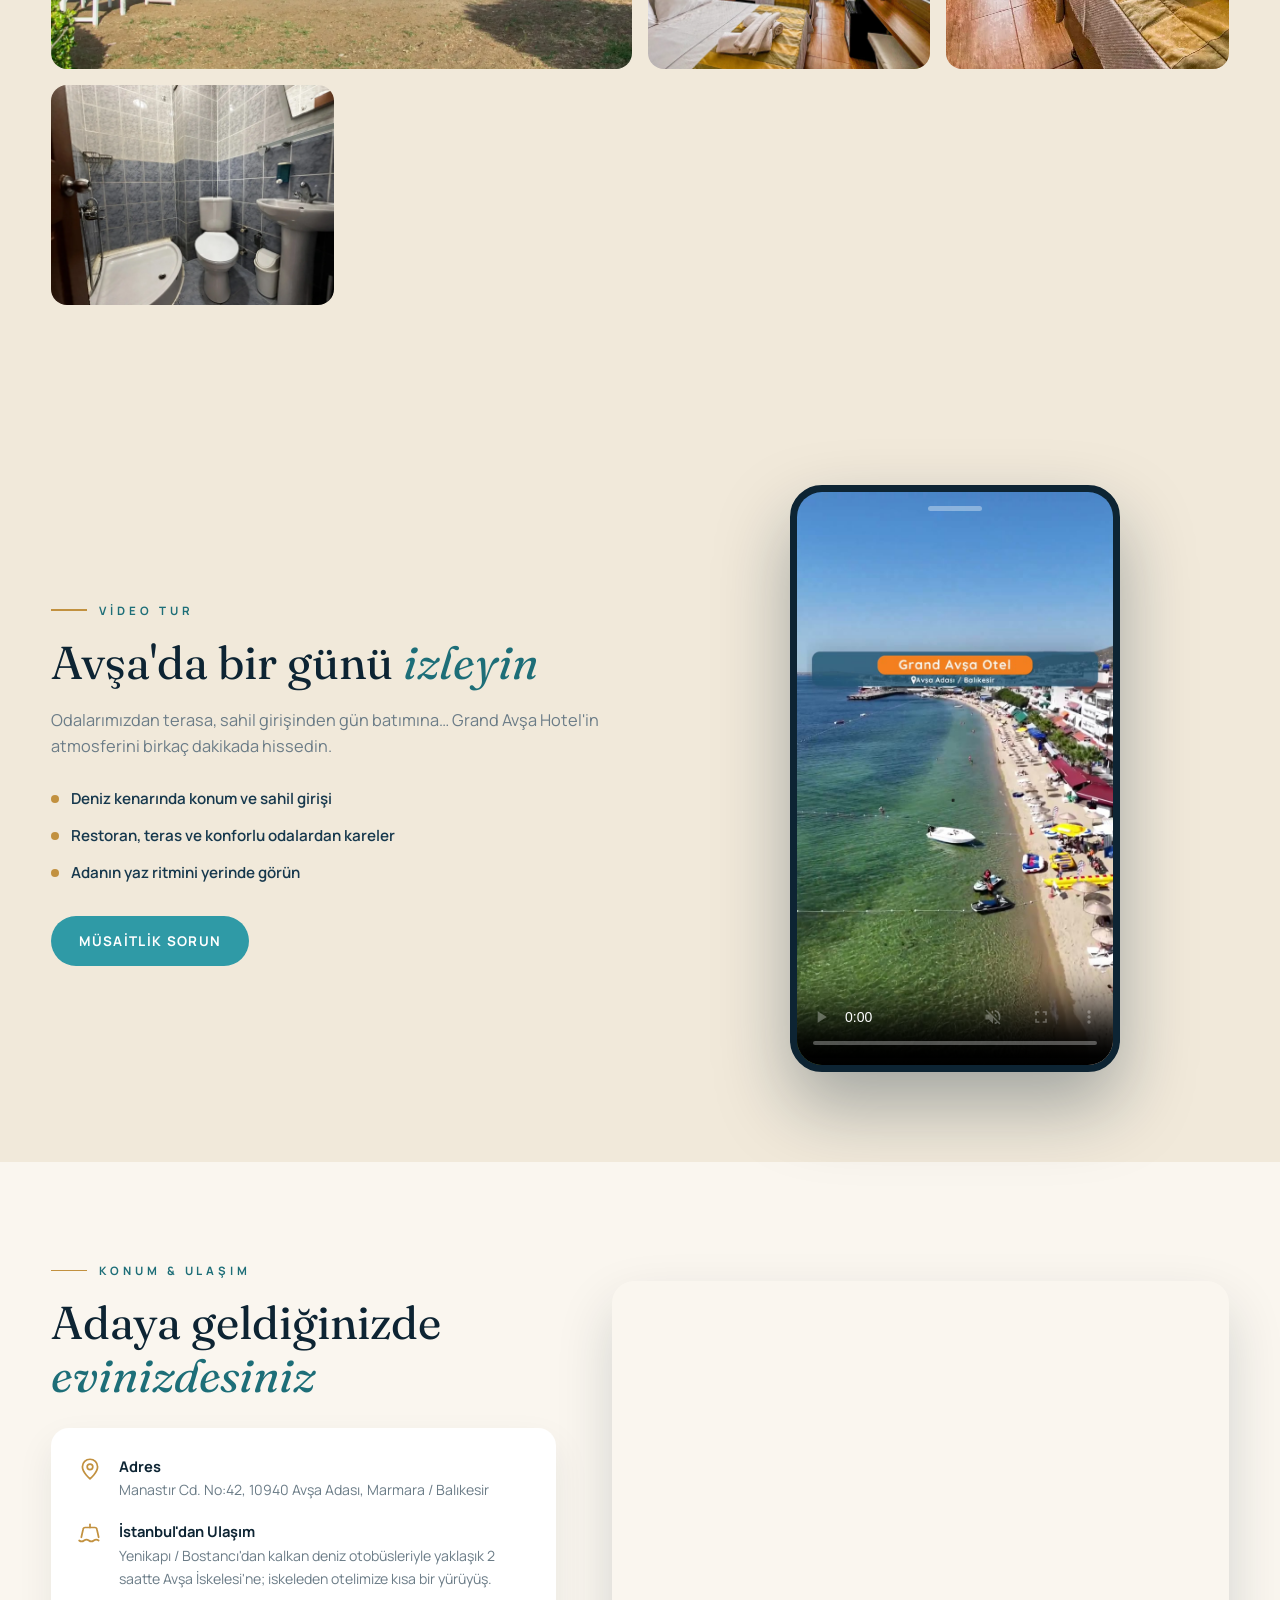
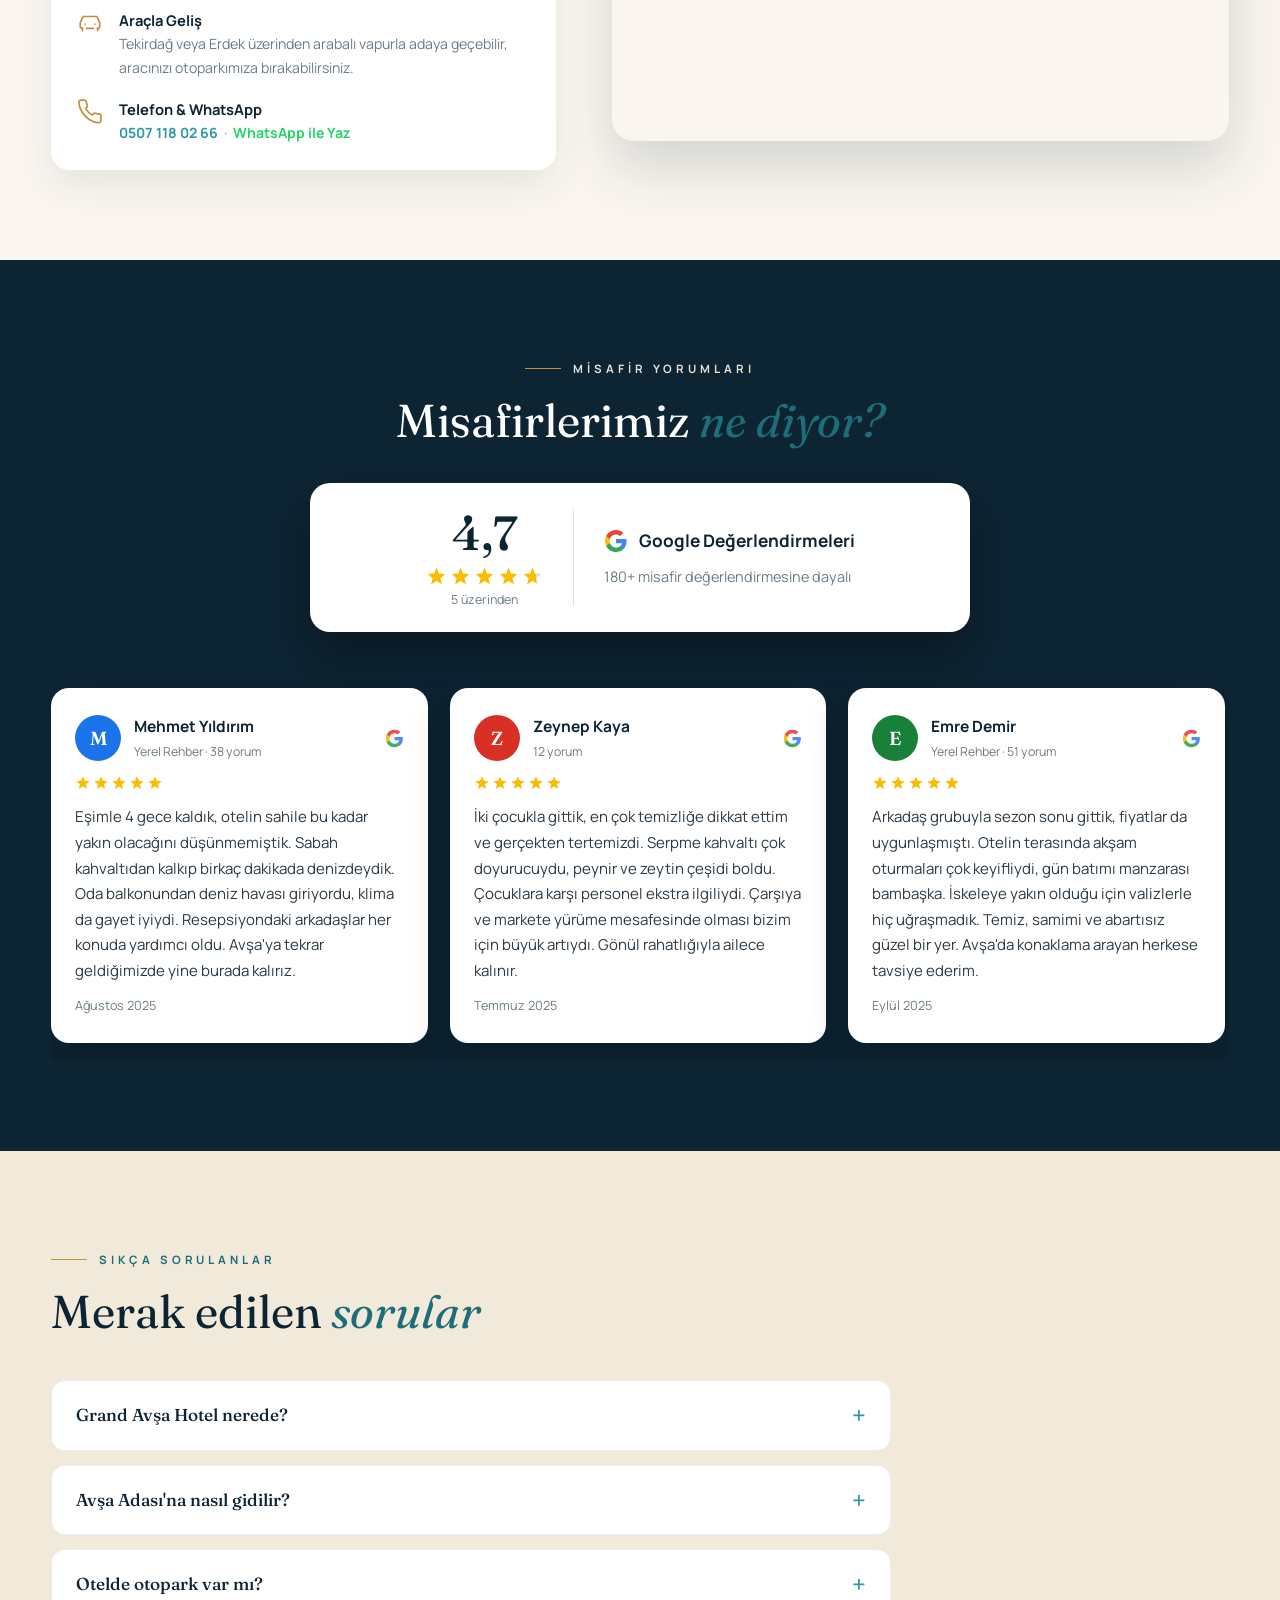
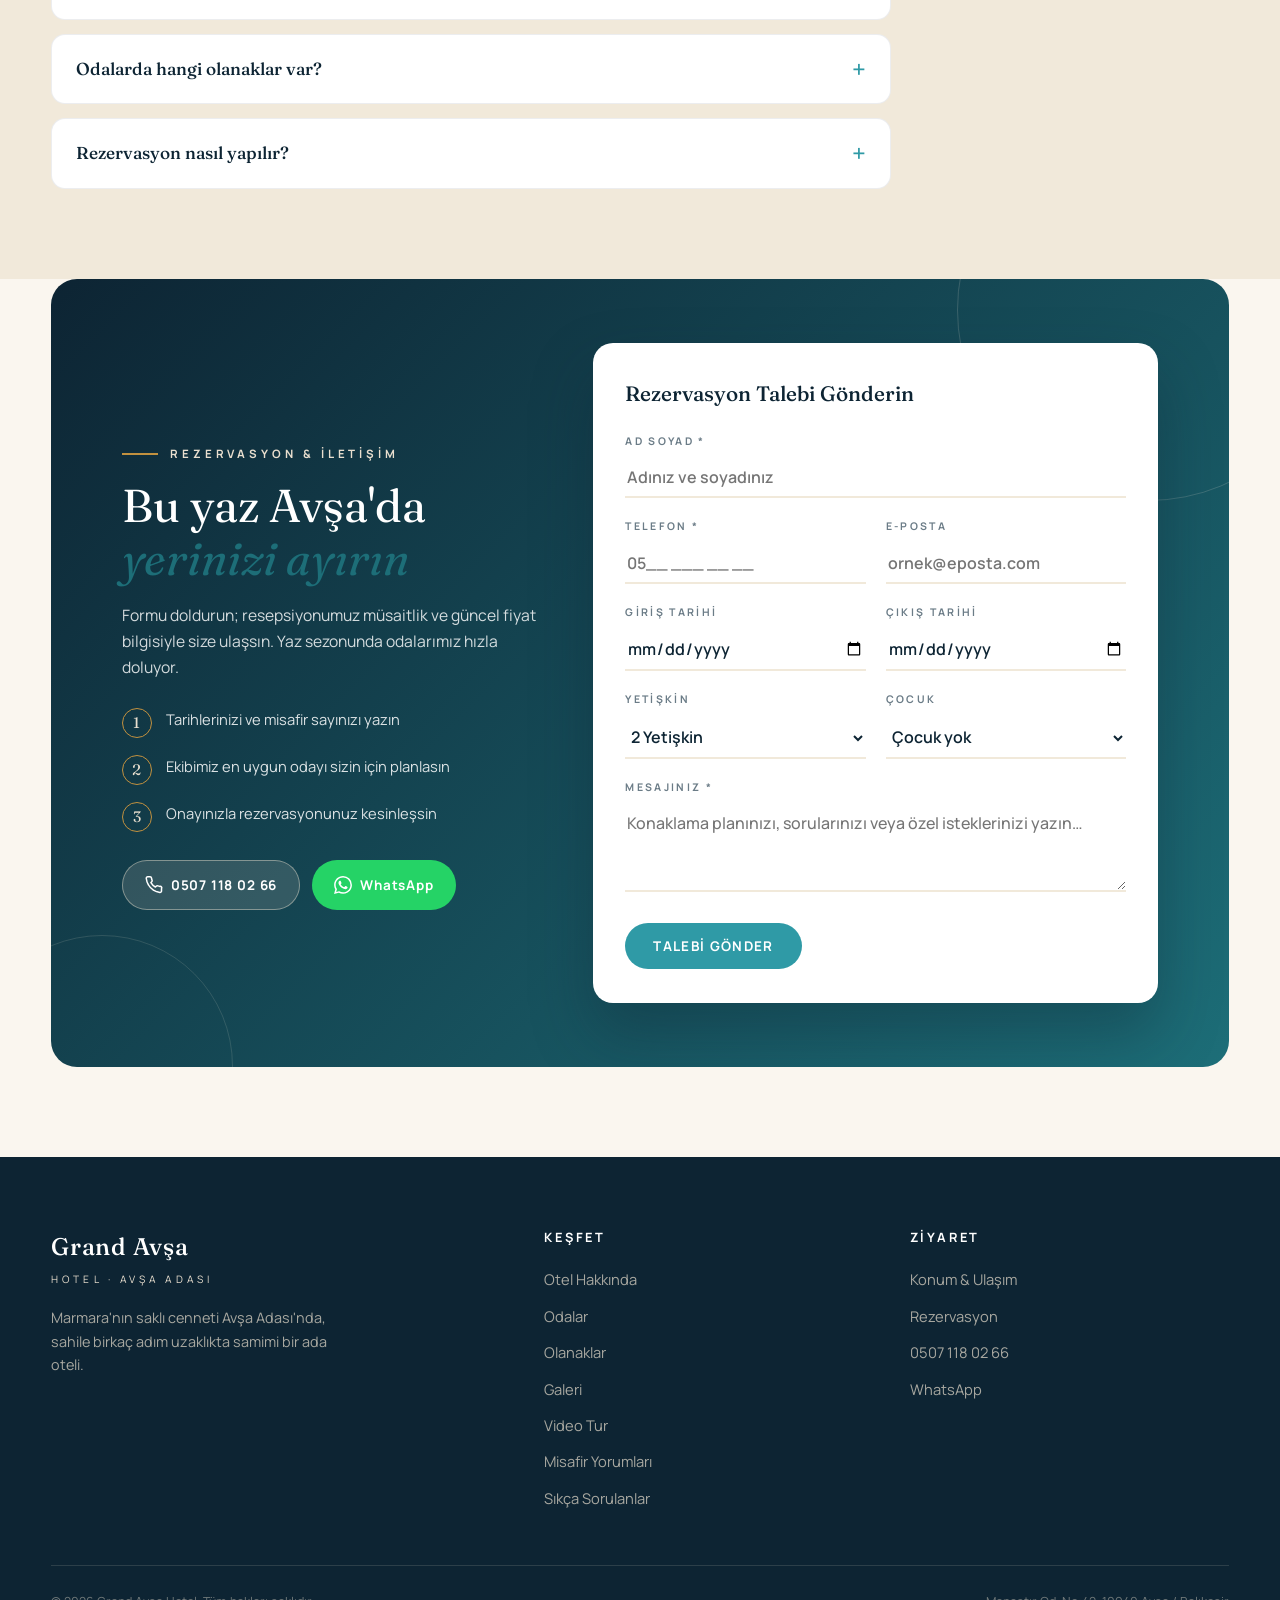
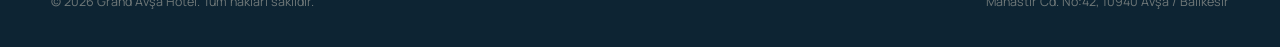
==== commit 9198538b: "Online fiyat hesaplayici + teklifli rezervasyon talebi - index.html'e "Fiyat Hesapla" bolumu: rezerv" ====
--- a/index.html
+++ b/index.html
@@ -443,6 +443,7 @@
     <nav class="nav-links" id="navLinks">
       <a href="#otel">Otel</a>
       <a href="#odalar">Odalar</a>
+      <a href="#fiyat-hesapla">Fiyat</a>
       <a href="#olanaklar">Olanaklar</a>
       <a href="#galeri">Galeri</a>
       <a href="#video">Video</a>
@@ -563,6 +564,64 @@
           <div class="room-feats"><span>Klima</span><span>Balkon</span><span>Düz Ekran TV</span><span>Buzdolabı</span></div>
         </div>
       </article>
+    </div>
+  </div>
+</section>
+
+<!-- FİYAT HESAPLAMA (rezervasyonpro canlı fiyat) -->
+<style>
+  #fiyat-hesapla{background:var(--bg-alt)}
+  .calc-head{max-width:760px;margin-bottom:36px}
+  .calc-head p{margin-top:14px;color:var(--muted);font-size:1.02rem;line-height:1.7}
+  .calc-card{background:var(--white);border-radius:20px;box-shadow:0 24px 50px rgba(13,36,51,.14);padding:30px}
+  .calc-card .lead-grid{display:grid;grid-template-columns:repeat(auto-fit,minmax(180px,1fr));gap:22px 26px}
+  .calc-card .field.full{grid-column:1/-1}
+  .calc-card .field small{display:block;margin-top:7px;font-size:.72rem;letter-spacing:0;text-transform:none;font-weight:600;color:var(--muted)}
+  .calc-actions{display:flex;align-items:center;gap:18px;flex-wrap:wrap;margin-top:24px}
+  .calc-results{display:grid;gap:13px;margin-top:26px}
+  .calc-note{font-size:.82rem;color:var(--muted);font-weight:600;margin-bottom:2px}
+  .calc-rt-group{font-family:var(--font-display);font-size:1.12rem;color:var(--ink);margin:10px 2px 0}
+  .price-card{display:flex;justify-content:space-between;align-items:center;gap:18px;flex-wrap:wrap;background:var(--white);border:1px solid var(--bg-alt);border-left:4px solid var(--teal);border-radius:16px;box-shadow:0 14px 32px rgba(13,36,51,.10);padding:18px 22px}
+  .price-card .pc-info h4{font-family:var(--font-display);font-weight:500;font-size:1.1rem;color:var(--ink)}
+  .price-card .pc-pkg{display:inline-block;margin-top:6px;font-size:.72rem;font-weight:700;letter-spacing:.04em;text-transform:uppercase;color:var(--teal-deep);background:rgba(47,154,166,.12);padding:4px 12px;border-radius:999px}
+  .price-card .pc-cta{text-align:right;display:flex;flex-direction:column;align-items:flex-end;gap:5px}
+  .price-card .pc-amount{font-family:var(--font-display);font-size:1.55rem;color:var(--teal-deep);line-height:1}
+  .price-card .pc-sub{font-size:.76rem;color:var(--muted)}
+  .price-card .btn{margin-top:7px;padding:11px 22px;font-size:.7rem}
+  .lf-quote{background:rgba(47,154,166,.12);border:1px solid rgba(47,154,166,.32);border-radius:14px;padding:13px 16px;margin-bottom:18px;font-size:.92rem;color:var(--ink);line-height:1.55}
+  .lf-quote strong{color:var(--teal-deep)}
+  @media(max-width:560px){.price-card .pc-cta{text-align:left;align-items:flex-start}}
+</style>
+<section id="fiyat-hesapla">
+  <div class="container">
+    <div class="reveal calc-head">
+      <span class="sec-kicker">Online Fiyat</span>
+      <h2 class="sec-title">Tarih ve kişi seçin, <em>anında fiyat</em> görün</h2>
+      <p>Grand Avşa Hotel için güncel oda ve pansiyon fiyatları anında listelenir; beğendiğiniz seçenek için tek tıkla rezervasyon talebi oluşturursunuz. 0-6 yaş çocuklar ücretsizdir.</p>
+    </div>
+    <div class="reveal reveal-d1">
+      <form class="calc-card" id="calcForm" novalidate>
+        <div class="lead-grid">
+          <div class="field"><label for="cIn">Giriş Tarihi</label><input type="date" id="cIn"></div>
+          <div class="field"><label for="cOut">Çıkış Tarihi</label><input type="date" id="cOut"></div>
+          <div class="field"><label for="cAd">Yetişkin</label>
+            <select id="cAd"><option>1</option><option selected>2</option><option>3</option><option>4</option><option>5</option><option>6</option></select>
+          </div>
+          <div class="field"><label for="cCh">Çocuk</label>
+            <select id="cCh"><option value="0" selected>Çocuk yok</option><option value="1">1 Çocuk</option><option value="2">2 Çocuk</option><option value="3">3 Çocuk</option></select>
+          </div>
+          <div class="field full" id="cAgesWrap" hidden>
+            <label for="cAges">Çocuk yaşları</label>
+            <input id="cAges" placeholder="Örn. 4, 8" autocomplete="off">
+            <small>Yaşları virgülle yazın. 0-6 yaş ücretsiz; fiyat yaşa göre hesaplanır.</small>
+          </div>
+        </div>
+        <div class="calc-actions">
+          <button class="btn btn-primary" type="submit" id="cSubmit">Fiyatları Getir</button>
+          <p class="lead-status" id="cStatus" role="status"></p>
+        </div>
+      </form>
+      <div class="calc-results" id="calcResults" hidden></div>
     </div>
   </div>
 </section>
@@ -876,6 +935,7 @@
       </div>
       <form class="lead-card" id="leadForm" novalidate>
         <h3>Rezervasyon Talebi Gönderin</h3>
+        <div class="lf-quote" id="lfQuote" hidden></div>
         <div class="lead-grid">
           <div class="field full">
             <label for="lfName">Ad Soyad *</label>
@@ -1048,6 +1108,7 @@
 // Rezervasyon talebi formu — rezervasyonpro public-leads API
 const PUBLIC_LEADS_URL = 'https://rezervasyonpro.hoteldijital.com/api/public-leads';
 const SITE_KEY = 'grandavsa';
+let selectedQuote = null; // fiyat hesaplayicidan secilen teklif (varsa lead'e eklenir → leadler sekmesinde tutar gorunur)
 const leadForm = document.getElementById('leadForm');
 const lfStatus = document.getElementById('lfStatus');
 const lfSubmit = document.getElementById('lfSubmit');
@@ -1084,7 +1145,7 @@
     checkOut: co || null,
     adults: parseInt(leadForm.adults.value, 10),
     children: parseInt(leadForm.children.value, 10),
-    subject: 'Rezervasyon talebi (web sitesi formu)',
+    subject: selectedQuote ? 'Fiyat hesaplama talebi (web sitesi)' : 'Rezervasyon talebi (web sitesi formu)',
     sourceHotelName: 'Grand Avşa Hotel',
     sourceHotelSlug: 'grand-avsa-hotel',
     pageUrl: window.location.href.slice(0, 800),
@@ -1094,7 +1155,15 @@
     eventId,
     fbp: cookie('_fbp'),
     fbc: cookie('_fbc'),
-    eventSourceUrl: window.location.href.slice(0, 800)
+    eventSourceUrl: window.location.href.slice(0, 800),
+    // Fiyat hesaplayicidan teklif secildiyse → leadler sekmesinde tutar gorunur
+    ...(selectedQuote ? {
+      quotedPrice: selectedQuote.total,
+      quotedCurrency: 'TRY',
+      quoteRoomLabel: selectedQuote.roomLabel,
+      quoteNights: selectedQuote.nights,
+      childAges: (selectedQuote.childAges && selectedQuote.childAges.length) ? selectedQuote.childAges : undefined
+    } : {})
   };
 
   // Tarayıcı Pixel'i — Lead (sunucu CAPI ile aynı eventID → dedup)
@@ -1121,6 +1190,8 @@
       'currency': 'TRY'
     });
     leadForm.reset();
+    selectedQuote = null;
+    const _lq = document.getElementById('lfQuote'); if (_lq) { _lq.hidden = true; _lq.innerHTML = ''; }
   } catch (err) {
     setLeadStatus('⚠ ' + (err.message || 'Bir sorun oluştu, lütfen tekrar deneyin.'), 'err');
     lfSubmit.disabled = false;
@@ -1128,6 +1199,94 @@
   }
   lfSubmit.disabled = false;
 });
+
+// ── Online fiyat hesaplama (rezervasyonpro public-pricing → grand-avsa-otel) ──
+(function(){
+  const PRICING_URL = 'https://rezervasyonpro.hoteldijital.com/api/public-pricing';
+  const HOTEL_SLUG = 'grand-avsa-otel';
+  const f = document.getElementById('calcForm');
+  if (!f) return;
+  const cIn = document.getElementById('cIn'), cOut = document.getElementById('cOut');
+  const cAd = document.getElementById('cAd'), cCh = document.getElementById('cCh');
+  const cAgesWrap = document.getElementById('cAgesWrap'), cAges = document.getElementById('cAges');
+  const cStatus = document.getElementById('cStatus'), cSubmit = document.getElementById('cSubmit');
+  const out = document.getElementById('calcResults');
+  cIn.min = today; cOut.min = today;
+  const fmt = n => Number(n).toLocaleString('tr-TR');
+  const esc = s => String(s == null ? '' : s).replace(/[&<>"]/g, c => ({'&':'&amp;','<':'&lt;','>':'&gt;','"':'&quot;'}[c]));
+  const setS = (m, k) => { cStatus.textContent = m || ''; cStatus.className = 'lead-status ' + (k || ''); };
+  cIn.addEventListener('change', () => { cOut.min = cIn.value || today; });
+  cCh.addEventListener('change', () => { cAgesWrap.hidden = Number(cCh.value) === 0; if (cAgesWrap.hidden) cAges.value = ''; });
+
+  f.addEventListener('submit', async e => {
+    e.preventDefault();
+    setS(''); out.hidden = true; out.innerHTML = '';
+    const ci = cIn.value, co = cOut.value, ad = parseInt(cAd.value, 10), ch = parseInt(cCh.value, 10);
+    if (!ci || !co) { setS('⚠ Giriş ve çıkış tarihi seçin.', 'err'); return; }
+    if (co <= ci) { setS('⚠ Çıkış tarihi girişten sonra olmalı.', 'err'); return; }
+    let ages = [];
+    if (ch > 0) {
+      ages = (cAges.value.match(/\d+/g) || []).map(Number);
+      if (ages.length !== ch || ages.some(a => a < 0 || a > 17)) { setS('⚠ Çocuk yaşlarını çocuk sayısı kadar ve 0-17 arası girin (örn. 4, 8).', 'err'); return; }
+    }
+    cSubmit.disabled = true; setS('Hesaplanıyor…', '');
+    try {
+      const r = await fetch(PRICING_URL, {
+        method: 'POST', headers: { 'Content-Type': 'application/json' },
+        body: JSON.stringify({ siteKey: SITE_KEY, hotelSlug: HOTEL_SLUG, checkIn: ci, checkOut: co, adults: ad, childAges: ages })
+      });
+      const data = await r.json().catch(() => ({}));
+      if (!data || !data.available || !Array.isArray(data.rooms) || !data.rooms.length) {
+        setS('⚠ ' + ((data && data.reason) || 'Seçilen tarih ve kişi sayısı için uygun oda bulunamadı.'), 'err');
+        cSubmit.disabled = false; return;
+      }
+      setS('');
+      renderResults(data, { ci, co, ad, ch, ages });
+      out.hidden = false;
+      out.scrollIntoView({ behavior: 'smooth', block: 'nearest' });
+    } catch (err) {
+      setS('⚠ Fiyat şu anda alınamadı. Lütfen tekrar deneyin.', 'err');
+    }
+    cSubmit.disabled = false;
+  });
+
+  function renderResults(data, q) {
+    const nights = data.nights || 0;
+    const byRt = {};
+    data.rooms.forEach(room => { (byRt[room.roomTypeLabel] = byRt[room.roomTypeLabel] || []).push(room); });
+    let html = '<div class="calc-note">' + nights + ' gece · ' + q.ad + ' yetişkin' + (q.ch ? ' + ' + q.ch + ' çocuk' : '') + ' için toplam fiyatlar:</div>';
+    Object.keys(byRt).forEach(rt => {
+      html += '<div class="calc-rt-group">' + esc(rt) + '</div>';
+      byRt[rt].forEach(room => {
+        const pkg = (room.packageLabel || '').split(' - ').pop();
+        const roomLabel = rt + (pkg ? ' · ' + pkg : '');
+        html += '<div class="price-card"><div class="pc-info"><h4>' + esc(rt) + '</h4>' +
+          (pkg ? '<span class="pc-pkg">' + esc(pkg) + '</span>' : '') + '</div>' +
+          '<div class="pc-cta"><div class="pc-amount">' + fmt(room.total) + ' ₺</div>' +
+          '<div class="pc-sub">~' + fmt(room.perNight) + ' ₺/gece · ' + nights + ' gece</div>' +
+          '<button type="button" class="btn btn-primary" data-total="' + room.total + '" data-room="' + esc(roomLabel) + '" data-nights="' + nights + '">Bu fiyatla talep et</button></div></div>';
+      });
+    });
+    out.innerHTML = html;
+    out.querySelectorAll('button[data-total]').forEach(b => b.addEventListener('click', () => pickQuote(b, q)));
+  }
+
+  function pickQuote(b, q) {
+    const total = Number(b.dataset.total), nights = Number(b.dataset.nights), roomLabel = b.dataset.room;
+    selectedQuote = { total, roomLabel, nights, childAges: q.ages };
+    const setV = (id, v) => { const el = document.getElementById(id); if (el) el.value = v; };
+    setV('lfCheckin', q.ci); setV('lfCheckout', q.co);
+    const lfAd = document.getElementById('lfAdults'); if (lfAd) lfAd.value = String(Math.min(Math.max(q.ad, 1), 5));
+    const lfCh = document.getElementById('lfChildren'); if (lfCh) lfCh.value = String(Math.min(q.ch, 3));
+    const lfMsg = document.getElementById('lfMessage');
+    if (lfMsg && !lfMsg.value.trim()) lfMsg.value = roomLabel + ' — ' + nights + ' gece, ' + fmt(total) + ' ₺ teklif ile rezervasyon talebi.';
+    const lq = document.getElementById('lfQuote');
+    if (lq) { lq.hidden = false; lq.innerHTML = 'Seçilen teklif: <strong>' + esc(roomLabel) + '</strong> · ' + nights + ' gece · <strong>' + fmt(total) + ' ₺</strong>'; }
+    const rez = document.getElementById('rezervasyon');
+    if (rez) rez.scrollIntoView({ behavior: 'smooth' });
+    const nameEl = document.getElementById('lfName'); if (nameEl) setTimeout(() => nameEl.focus(), 500);
+  }
+})();
 
 // Lightbox
 const images = [...document.querySelectorAll('.g-item img')].map(i => i.src);
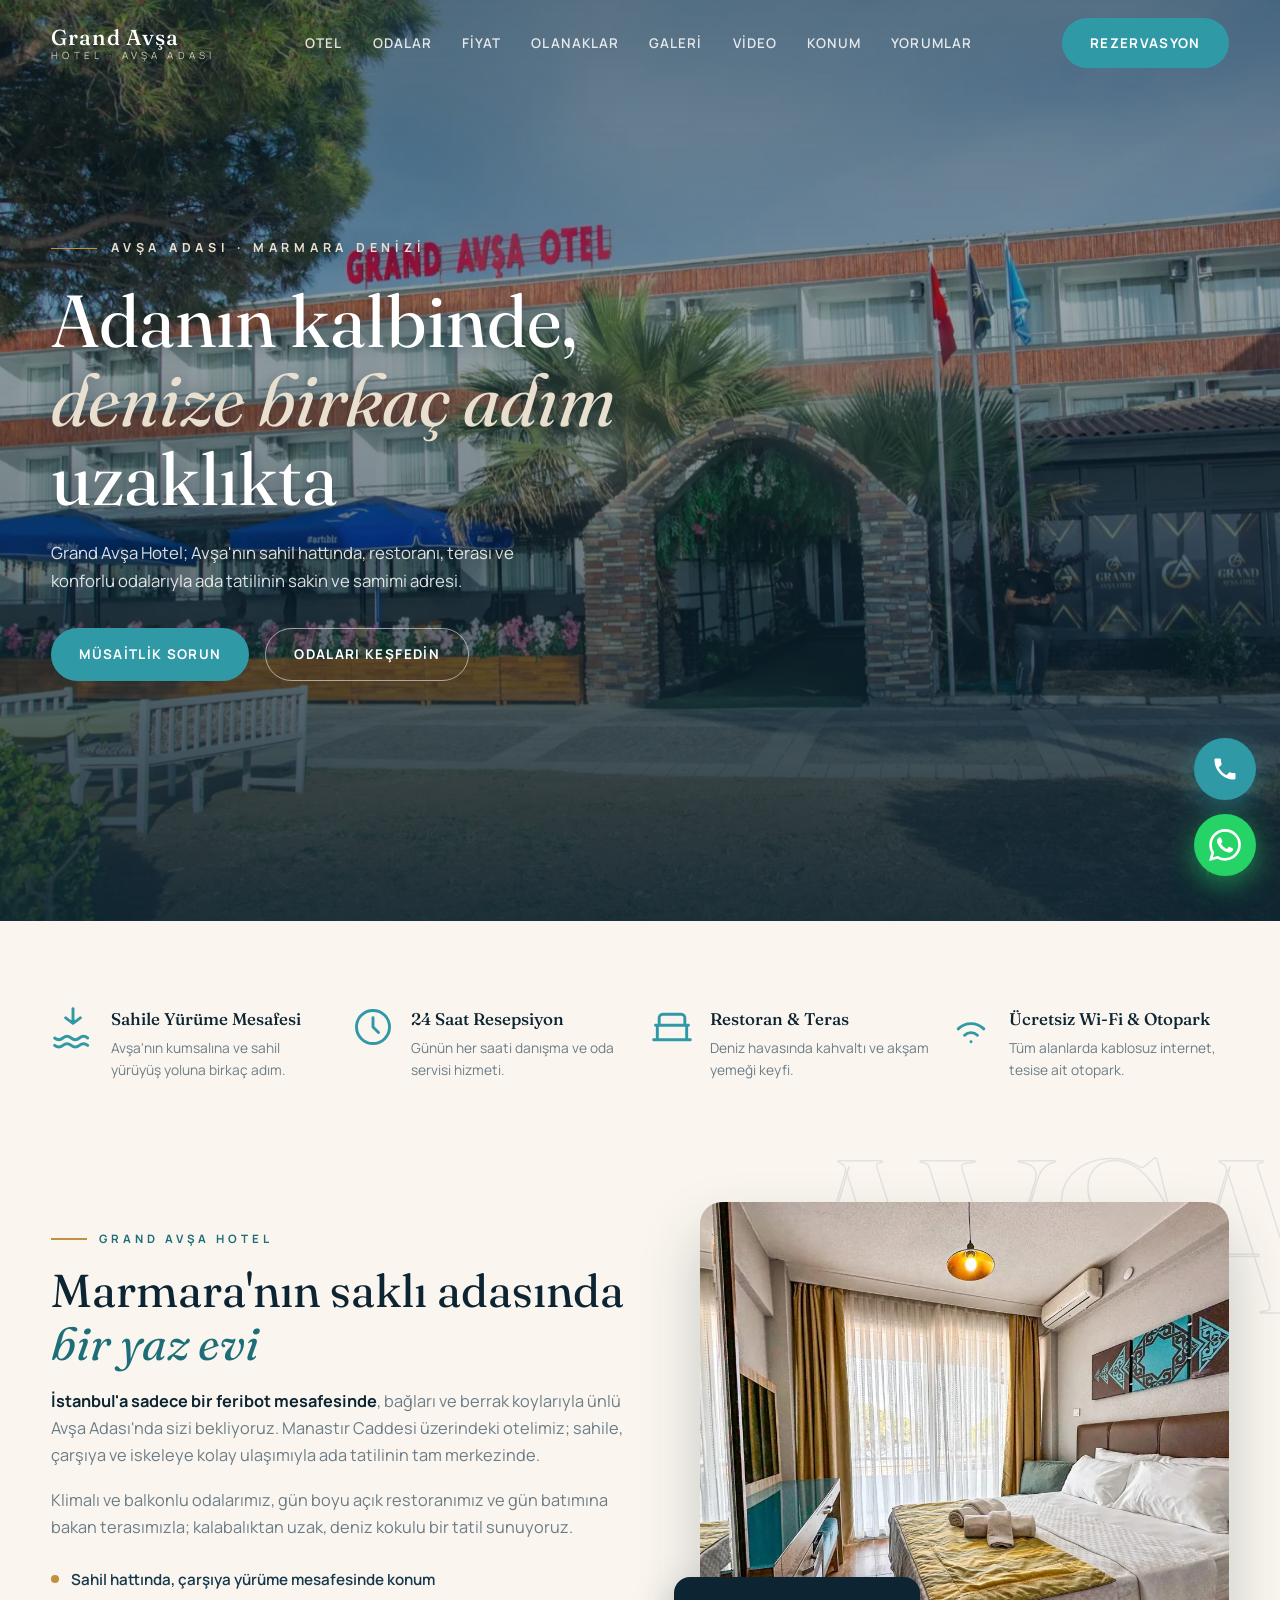
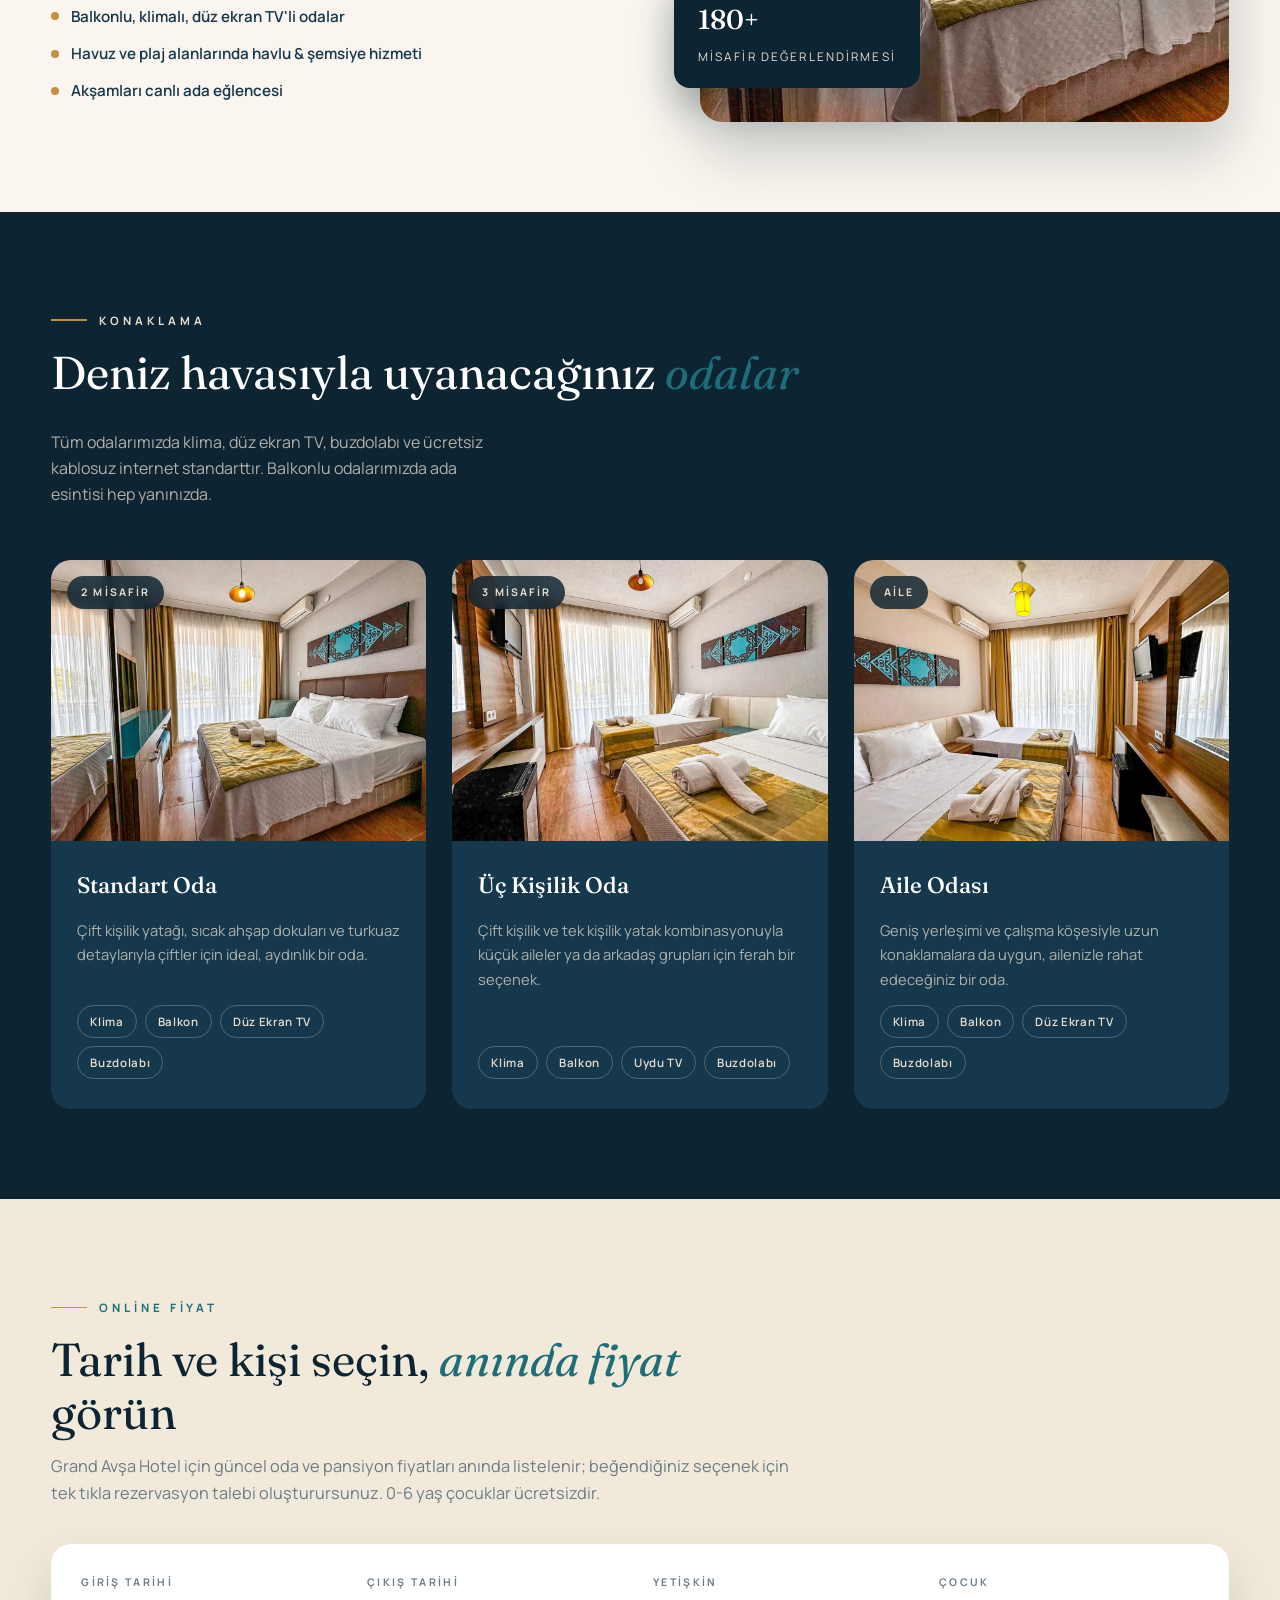
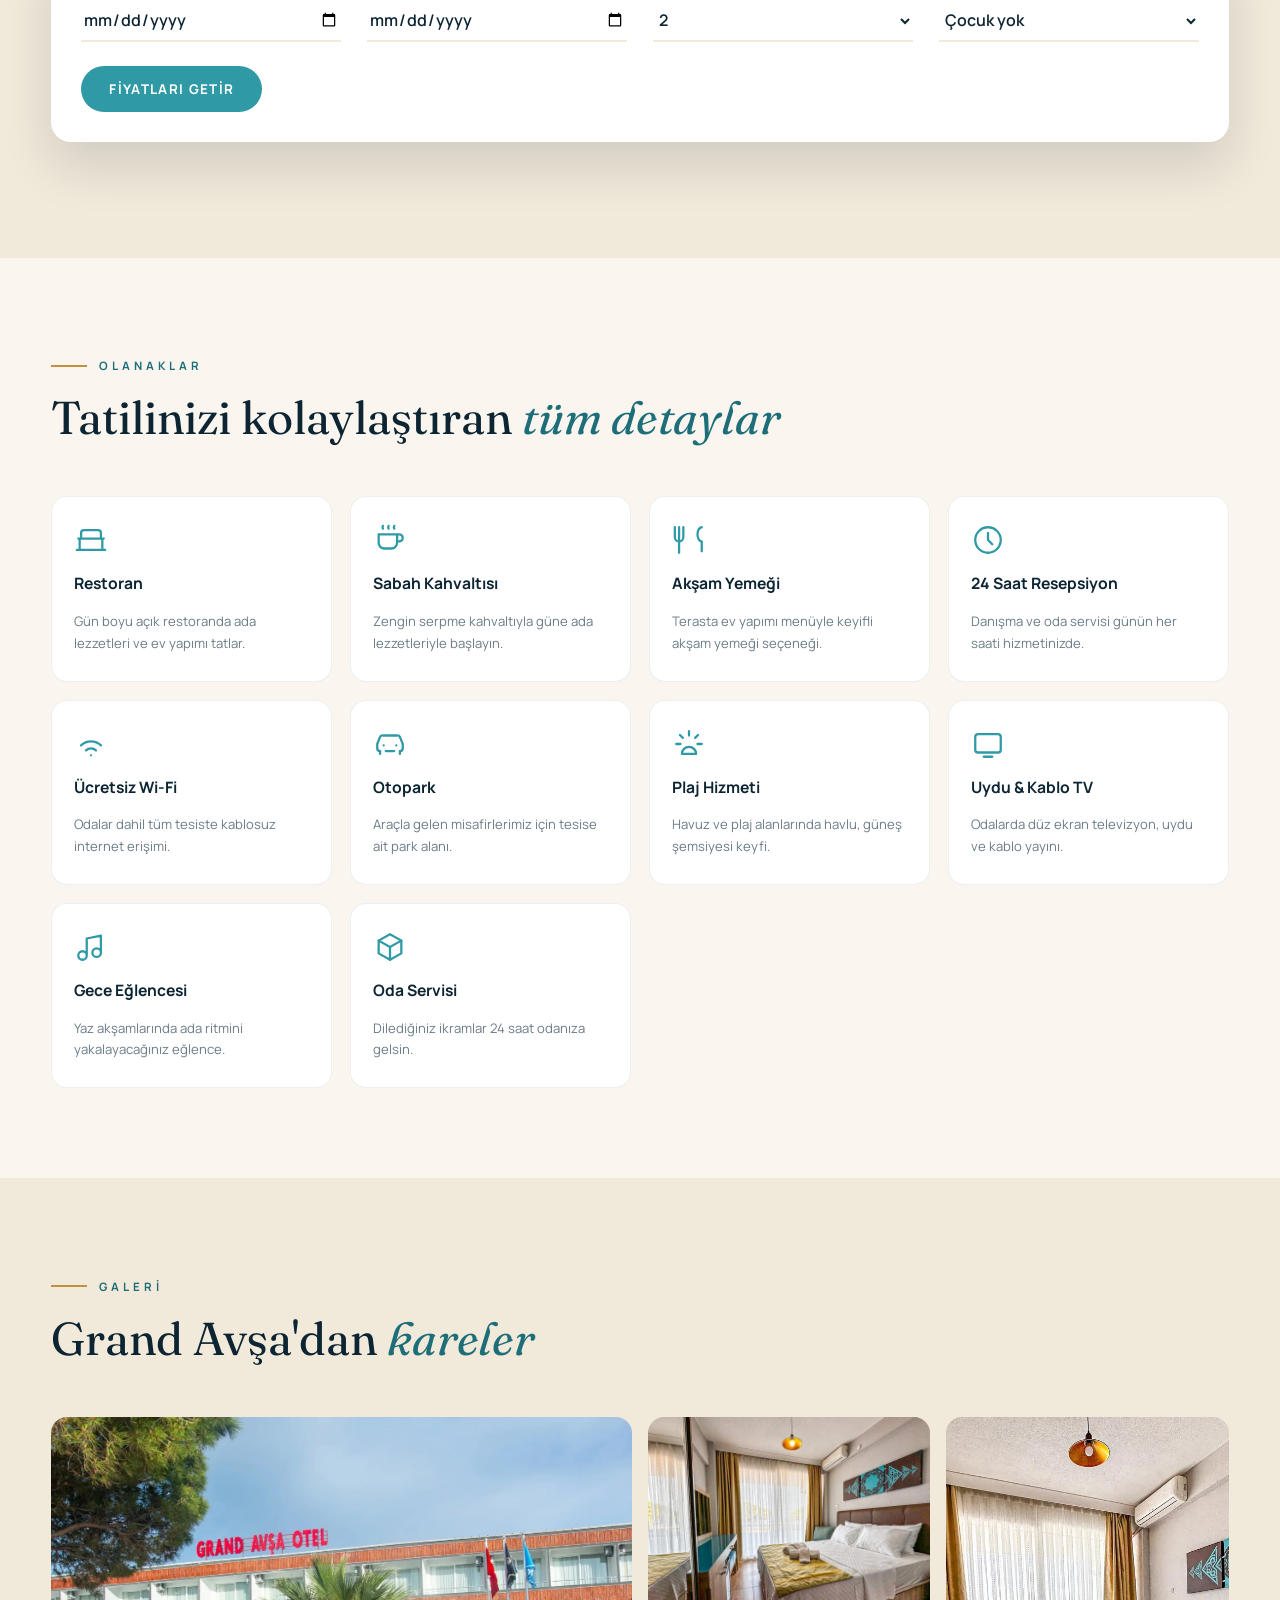
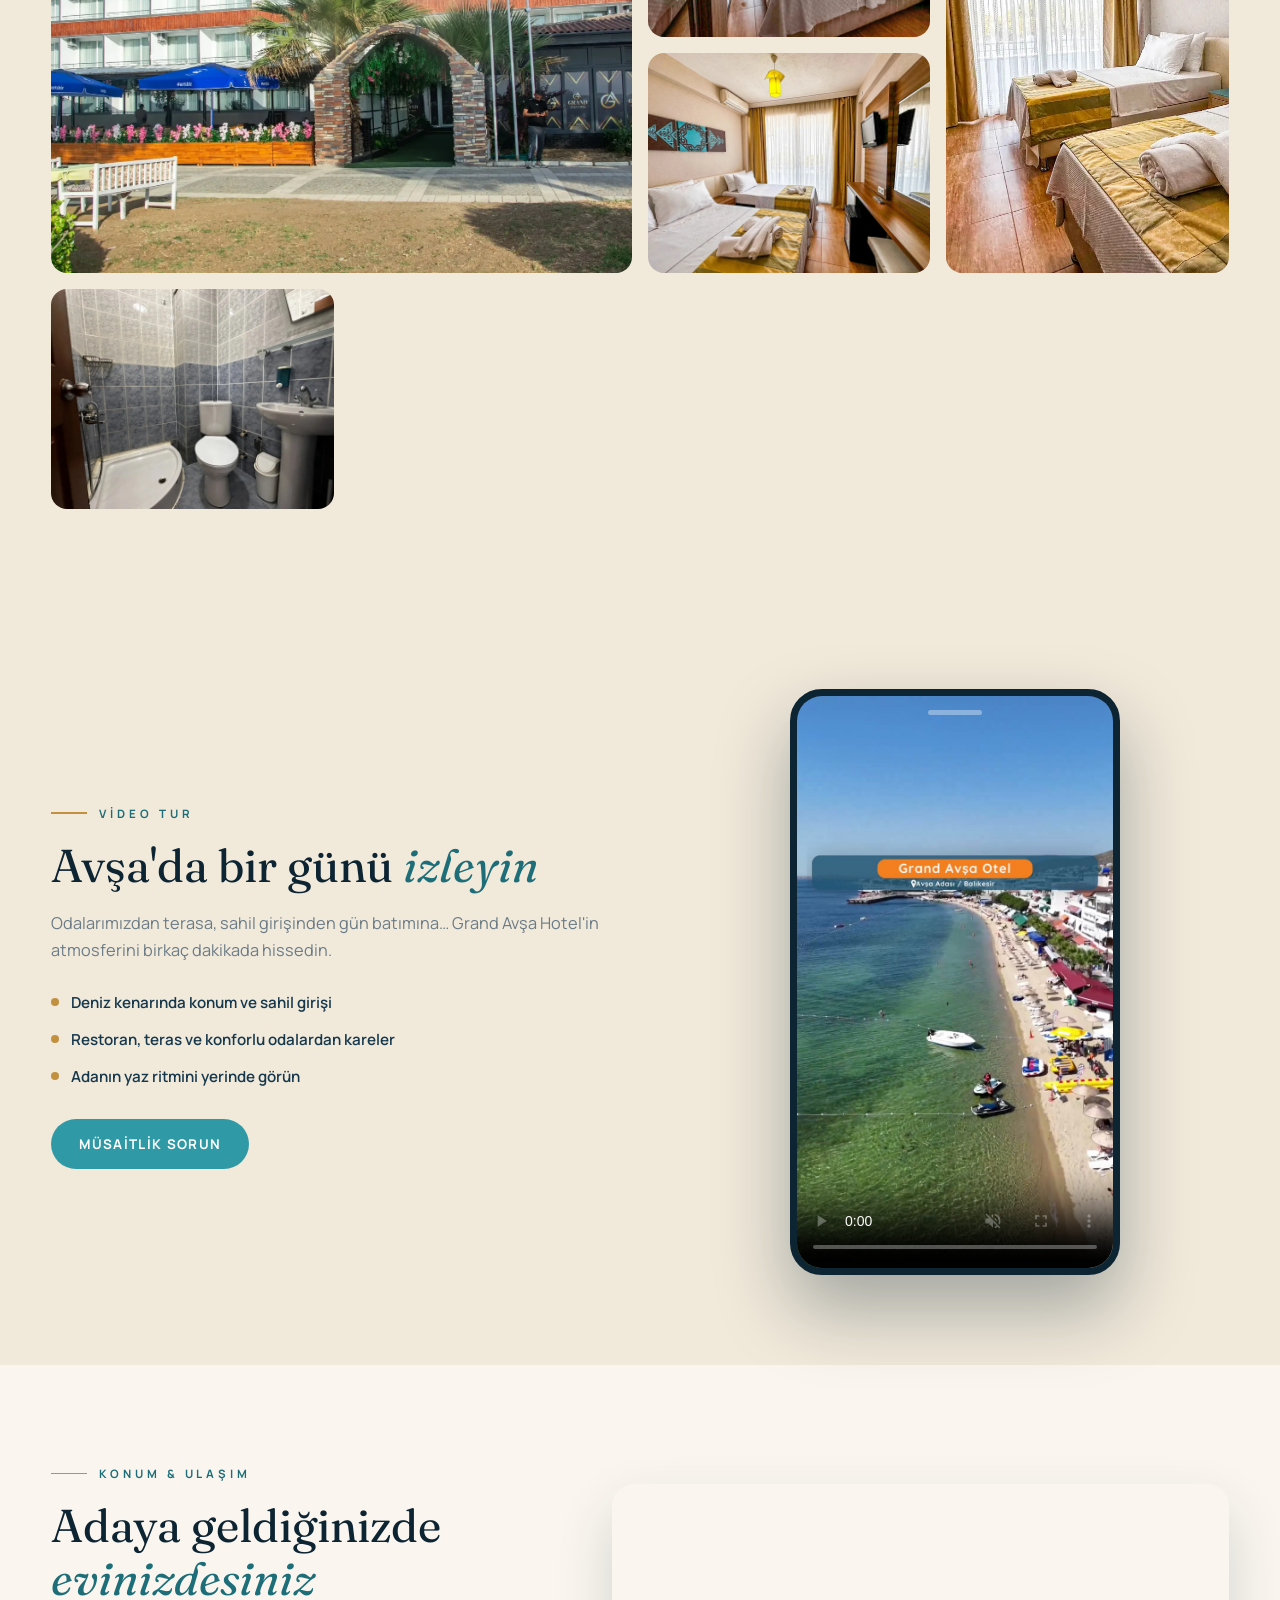
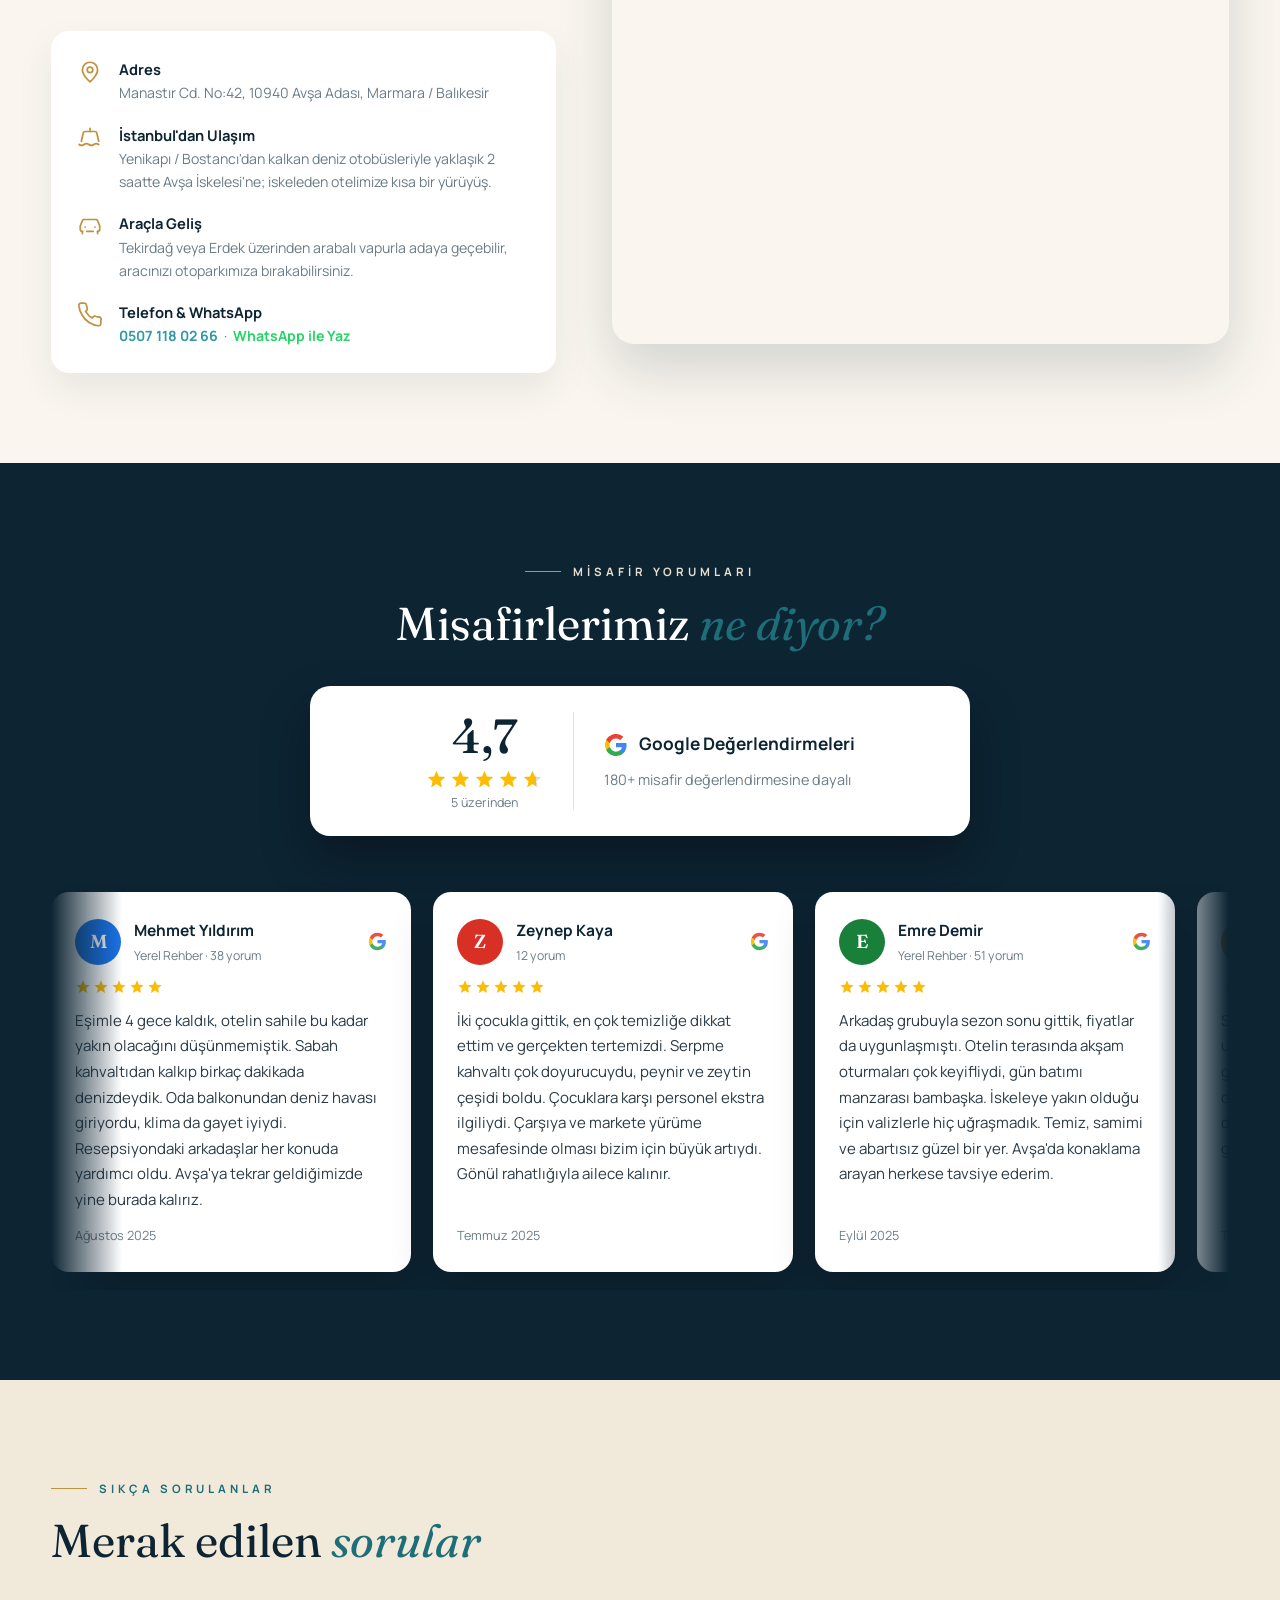
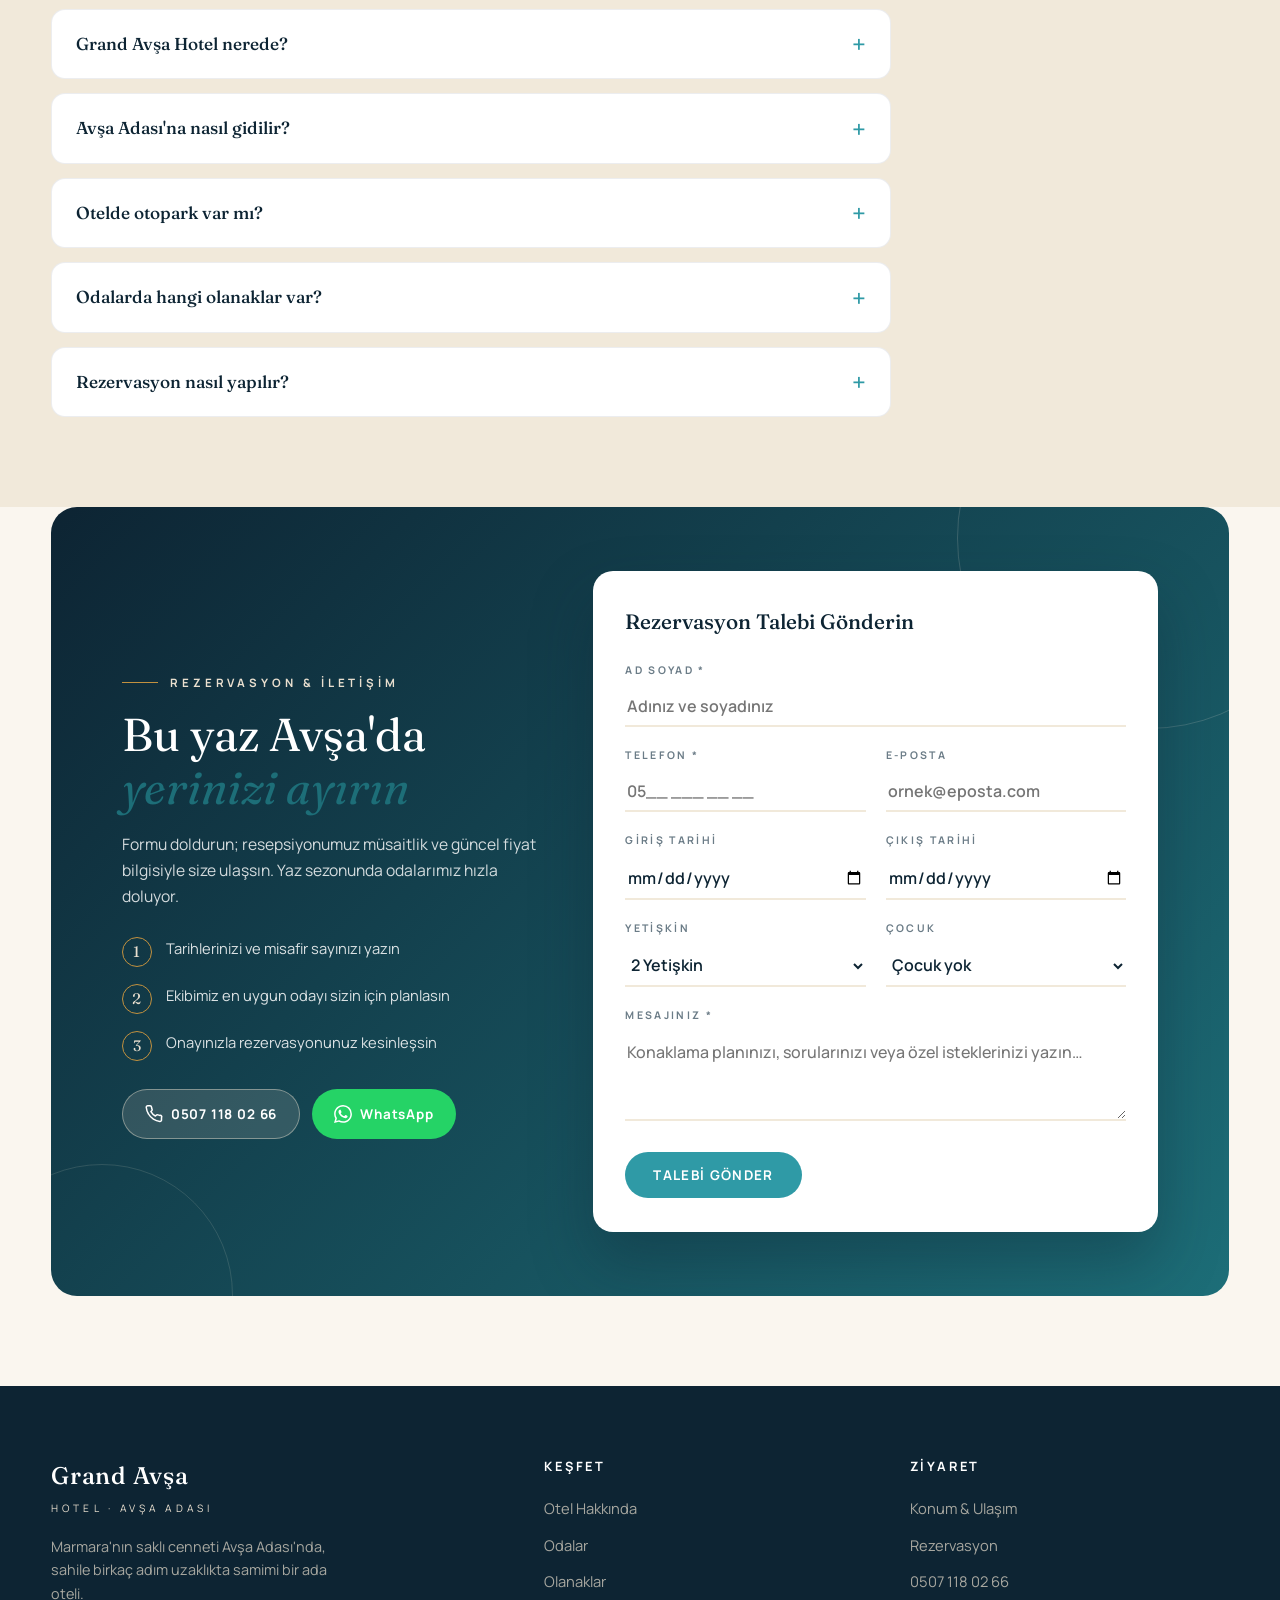
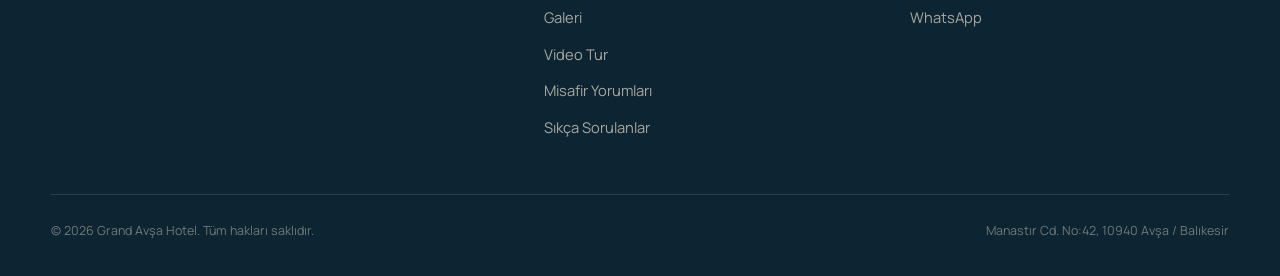
==== commit 4dc13eb7: "Olanaklara kahvaltı/akşam yemeği + Google yorumları akan slider - Olanaklar grid'ine Sabah Kahvaltıs" ====
--- a/index.html
+++ b/index.html
@@ -348,12 +348,11 @@
 .gsum-link:hover{text-decoration:underline}
 .gstar-full{fill:#fbbc04}
 .gstar-empty{fill:rgba(13,36,51,.16)}
-.reviews-grid{display:flex;gap:22px;margin-top:46px;overflow-x:auto;scroll-snap-type:x proximity;-webkit-overflow-scrolling:touch;padding:10px 2px 18px;scrollbar-width:thin;scrollbar-color:rgba(255,255,255,.45) rgba(255,255,255,.12)}
-.reviews-grid::-webkit-scrollbar{height:8px}
-.reviews-grid::-webkit-scrollbar-track{background:rgba(255,255,255,.12);border-radius:10px}
-.reviews-grid::-webkit-scrollbar-thumb{background:rgba(255,255,255,.34);border-radius:10px}
-.reviews-grid::-webkit-scrollbar-thumb:hover{background:rgba(255,255,255,.55)}
-.review-card{flex:0 0 calc((100% - 44px)/3);scroll-snap-align:start;background:var(--white);color:var(--text);border-radius:18px;padding:26px 24px;display:flex;flex-direction:column;gap:13px;box-shadow:0 18px 42px rgba(0,0,0,.22);transition:transform .4s var(--ease),box-shadow .4s var(--ease)}
+.reviews-marquee{margin-top:46px;overflow:hidden;padding:10px 0 18px;-webkit-mask-image:linear-gradient(90deg,transparent,#000 6%,#000 94%,transparent);mask-image:linear-gradient(90deg,transparent,#000 6%,#000 94%,transparent)}
+.reviews-track{display:flex;gap:22px;width:max-content;animation:reviewsScroll 70s linear infinite;will-change:transform}
+.reviews-marquee:hover .reviews-track{animation-play-state:paused}
+@keyframes reviewsScroll{from{transform:translateX(0)}to{transform:translateX(calc(-50% - 11px))}}
+.review-card{flex:0 0 clamp(280px,80vw,360px);width:clamp(280px,80vw,360px);background:var(--white);color:var(--text);border-radius:18px;padding:26px 24px;display:flex;flex-direction:column;gap:13px;box-shadow:0 18px 42px rgba(0,0,0,.22);transition:transform .4s var(--ease),box-shadow .4s var(--ease)}
 .review-card:hover{transform:translateY(-6px);box-shadow:0 26px 54px rgba(0,0,0,.3)}
 .rev-top{display:flex;align-items:center;gap:13px}
 .rev-avatar{width:46px;height:46px;border-radius:50%;display:flex;align-items:center;justify-content:center;font-family:var(--font-display);font-weight:600;font-size:1.18rem;color:#fff;flex-shrink:0}
@@ -365,9 +364,8 @@
 .rev-stars svg{width:16px;height:16px}
 .rev-text{color:var(--text);font-size:.94rem;line-height:1.7}
 .rev-date{color:var(--muted);font-size:.79rem;margin-top:auto}
-@media (max-width:1024px){.review-card{flex-basis:calc((100% - 22px)/2)}}
 @media (max-width:720px){
-  .review-card{flex-basis:86%}
+  .reviews-track{animation-duration:48s}
   .gsum-divider{display:none}
   .greviews-summary{gap:18px;padding:22px 24px}
   .gsum-meta{text-align:center;align-items:center}
@@ -375,6 +373,7 @@
 @media (prefers-reduced-motion:reduce){
   *{animation:none!important;transition:none!important}
   .reveal{opacity:1;transform:none}
+  .reviews-marquee{overflow-x:auto;-webkit-overflow-scrolling:touch}
 }
 </style>
 <!-- Yapısal veri: Hotel + VideoObject + FAQPage -->
@@ -635,7 +634,9 @@
     </div>
     <div class="amen-grid">
       <div class="amen-card reveal"><svg viewBox="0 0 24 24" fill="none" stroke="currentColor" stroke-width="1.6" stroke-linecap="round" stroke-linejoin="round"><path d="M3 11h18M5 11V7a2 2 0 0 1 2-2h10a2 2 0 0 1 2 2v4M4 11v8m16-8v8M2 19h20"/></svg><h3>Restoran</h3><p>Gün boyu açık restoranda ada lezzetleri ve ev yapımı tatlar.</p></div>
-      <div class="amen-card reveal reveal-d1"><svg viewBox="0 0 24 24" fill="none" stroke="currentColor" stroke-width="1.6" stroke-linecap="round" stroke-linejoin="round"><circle cx="12" cy="12" r="9"/><path d="M12 7v5l3 3"/></svg><h3>24 Saat Resepsiyon</h3><p>Danışma ve oda servisi günün her saati hizmetinizde.</p></div>
+      <div class="amen-card reveal reveal-d1"><svg viewBox="0 0 24 24" fill="none" stroke="currentColor" stroke-width="1.6" stroke-linecap="round" stroke-linejoin="round"><path d="M4 8h13v6a4 4 0 0 1-4 4H8a4 4 0 0 1-4-4V8zM17 8h1.5a2.5 2.5 0 0 1 0 5H17M7 2c-.4.7-.4 1.3 0 2M11 2c-.4.7-.4 1.3 0 2M15 2c-.4.7-.4 1.3 0 2"/></svg><h3>Sabah Kahvaltısı</h3><p>Zengin serpme kahvaltıyla güne ada lezzetleriyle başlayın.</p></div>
+      <div class="amen-card reveal reveal-d2"><svg viewBox="0 0 24 24" fill="none" stroke="currentColor" stroke-width="1.6" stroke-linecap="round" stroke-linejoin="round"><path d="M8 3v7a3 3 0 0 1-6 0V3M5 3v18M21 3c-1.7 0-3 2.2-3 5s1.3 5 3 5m0 0v7"/></svg><h3>Akşam Yemeği</h3><p>Terasta ev yapımı menüyle keyifli akşam yemeği seçeneği.</p></div>
+      <div class="amen-card reveal reveal-d3"><svg viewBox="0 0 24 24" fill="none" stroke="currentColor" stroke-width="1.6" stroke-linecap="round" stroke-linejoin="round"><circle cx="12" cy="12" r="9"/><path d="M12 7v5l3 3"/></svg><h3>24 Saat Resepsiyon</h3><p>Danışma ve oda servisi günün her saati hizmetinizde.</p></div>
       <div class="amen-card reveal reveal-d2"><svg viewBox="0 0 24 24" fill="none" stroke="currentColor" stroke-width="1.6" stroke-linecap="round" stroke-linejoin="round"><path d="M5 13a10 10 0 0 1 14 0M8.5 16.5a5 5 0 0 1 7 0M12 20h.01"/></svg><h3>Ücretsiz Wi-Fi</h3><p>Odalar dahil tüm tesiste kablosuz internet erişimi.</p></div>
       <div class="amen-card reveal reveal-d3"><svg viewBox="0 0 24 24" fill="none" stroke="currentColor" stroke-width="1.6" stroke-linecap="round" stroke-linejoin="round"><path d="M9 17h6M5 17a2 2 0 0 1-2-2v-3l2-5a2 2 0 0 1 2-1h10a2 2 0 0 1 2 1l2 5v3a2 2 0 0 1-2 2M7.5 13h.01M16.5 13h.01"/><path d="M5 17v2m14-2v2"/></svg><h3>Otopark</h3><p>Araçla gelen misafirlerimiz için tesise ait park alanı.</p></div>
       <div class="amen-card reveal"><svg viewBox="0 0 24 24" fill="none" stroke="currentColor" stroke-width="1.6" stroke-linecap="round" stroke-linejoin="round"><path d="M12 3v3M5.6 5.6l2.1 2.1M3 12h3m12.4-6.4-2.1 2.1M21 12h-3M7 19a5 5 0 0 1 10 0z"/></svg><h3>Plaj Hizmeti</h3><p>Havuz ve plaj alanlarında havlu, güneş şemsiyesi keyfi.</p></div>
@@ -753,8 +754,9 @@
       </div>
     </div>
 
-    <div class="reviews-grid">
-      <article class="review-card reveal">
+    <div class="reviews-marquee reveal">
+     <div class="reviews-track" id="reviewsTrack">
+      <article class="review-card">
         <div class="rev-top">
           <span class="rev-avatar" style="background:#1a73e8">M</span>
           <span class="rev-id">
@@ -774,7 +776,7 @@
         <span class="rev-date">Ağustos 2025</span>
       </article>
 
-      <article class="review-card reveal reveal-d1">
+      <article class="review-card">
         <div class="rev-top">
           <span class="rev-avatar" style="background:#d93025">Z</span>
           <span class="rev-id">
@@ -794,7 +796,7 @@
         <span class="rev-date">Temmuz 2025</span>
       </article>
 
-      <article class="review-card reveal reveal-d2">
+      <article class="review-card">
         <div class="rev-top">
           <span class="rev-avatar" style="background:#188038">E</span>
           <span class="rev-id">
@@ -814,7 +816,7 @@
         <span class="rev-date">Eylül 2025</span>
       </article>
 
-      <article class="review-card reveal">
+      <article class="review-card">
         <div class="rev-top">
           <span class="rev-avatar" style="background:#e37400">A</span>
           <span class="rev-id">
@@ -834,7 +836,7 @@
         <span class="rev-date">Temmuz 2025</span>
       </article>
 
-      <article class="review-card reveal reveal-d1">
+      <article class="review-card">
         <div class="rev-top">
           <span class="rev-avatar" style="background:#9334e6">B</span>
           <span class="rev-id">
@@ -854,7 +856,7 @@
         <span class="rev-date">Ağustos 2024</span>
       </article>
 
-      <article class="review-card reveal reveal-d2">
+      <article class="review-card">
         <div class="rev-top">
           <span class="rev-avatar" style="background:#1d6e78">S</span>
           <span class="rev-id">
@@ -873,6 +875,87 @@
         <p class="rev-text">Sezon başında gittik, çok kalabalık değildi, biz de zaten bunu istiyorduk. Oda beklediğimden ferahtı, banyo tertemizdi. Restoranda akşam yemeği de yedik, ev yemeği tadındaydı. Küçük ama ilgi ve samimiyeti beş yıldızlık bir otel. Kesinlikle yine geliriz.</p>
         <span class="rev-date">Haziran 2025</span>
       </article>
+
+      <article class="review-card">
+        <div class="rev-top">
+          <span class="rev-avatar" style="background:#0b8043">H</span>
+          <span class="rev-id">
+            <span class="rev-name">Hakan Çelik</span>
+            <span class="rev-sub">Yerel Rehber · 64 yorum</span>
+          </span>
+          <svg class="rev-gicon" viewBox="0 0 48 48" aria-hidden="true"><path fill="#4285F4" d="M45.12 24.5c0-1.56-.14-3.06-.4-4.5H24v8.51h11.84c-.51 2.75-2.06 5.08-4.39 6.64v5.52h7.11c4.16-3.83 6.56-9.47 6.56-16.17z"/><path fill="#34A853" d="M24 46c5.94 0 10.92-1.97 14.56-5.33l-7.11-5.52c-1.97 1.32-4.49 2.1-7.45 2.1-5.73 0-10.58-3.87-12.31-9.07H4.34v5.7C7.96 41.07 15.4 46 24 46z"/><path fill="#FBBC05" d="M11.69 28.18C11.25 26.86 11 25.45 11 24s.25-2.86.69-4.18v-5.7H4.34C2.85 17.09 2 20.45 2 24s.85 6.91 2.34 9.88l7.35-5.7z"/><path fill="#EA4335" d="M24 10.75c3.23 0 6.13 1.11 8.41 3.29l6.31-6.31C34.91 4.18 29.93 2 24 2 15.4 2 7.96 6.93 4.34 14.12l7.35 5.7c1.73-5.2 6.58-9.07 12.31-9.07z"/></svg>
+        </div>
+        <div class="rev-stars" role="img" aria-label="5 yıldız">
+          <svg viewBox="0 0 24 24"><path class="gstar-full" d="M12 17.27 18.18 21l-1.64-7.03L22 9.24l-7.19-.61L12 2 9.19 8.63 2 9.24l5.46 4.73L5.82 21z"/></svg>
+          <svg viewBox="0 0 24 24"><path class="gstar-full" d="M12 17.27 18.18 21l-1.64-7.03L22 9.24l-7.19-.61L12 2 9.19 8.63 2 9.24l5.46 4.73L5.82 21z"/></svg>
+          <svg viewBox="0 0 24 24"><path class="gstar-full" d="M12 17.27 18.18 21l-1.64-7.03L22 9.24l-7.19-.61L12 2 9.19 8.63 2 9.24l5.46 4.73L5.82 21z"/></svg>
+          <svg viewBox="0 0 24 24"><path class="gstar-full" d="M12 17.27 18.18 21l-1.64-7.03L22 9.24l-7.19-.61L12 2 9.19 8.63 2 9.24l5.46 4.73L5.82 21z"/></svg>
+          <svg viewBox="0 0 24 24"><path class="gstar-full" d="M12 17.27 18.18 21l-1.64-7.03L22 9.24l-7.19-.61L12 2 9.19 8.63 2 9.24l5.46 4.73L5.82 21z"/></svg>
+        </div>
+        <p class="rev-text">Akşam yemeğini terasta yedik, balık ve meze çok tazeydi; manzara eşliğinde keyifli bir akşamdı. Sabah kahvaltısı da serpme ve oldukça zengindi. Personel güler yüzlü, oda temizliği günlük yapıldı. Avşa'da hem konum hem hizmet olarak gönül rahatlığıyla tercih edilir.</p>
+        <span class="rev-date">Ağustos 2025</span>
+      </article>
+
+      <article class="review-card">
+        <div class="rev-top">
+          <span class="rev-avatar" style="background:#a142f4">D</span>
+          <span class="rev-id">
+            <span class="rev-name">Derya Korkmaz</span>
+            <span class="rev-sub">15 yorum · 3 fotoğraf</span>
+          </span>
+          <svg class="rev-gicon" viewBox="0 0 48 48" aria-hidden="true"><path fill="#4285F4" d="M45.12 24.5c0-1.56-.14-3.06-.4-4.5H24v8.51h11.84c-.51 2.75-2.06 5.08-4.39 6.64v5.52h7.11c4.16-3.83 6.56-9.47 6.56-16.17z"/><path fill="#34A853" d="M24 46c5.94 0 10.92-1.97 14.56-5.33l-7.11-5.52c-1.97 1.32-4.49 2.1-7.45 2.1-5.73 0-10.58-3.87-12.31-9.07H4.34v5.7C7.96 41.07 15.4 46 24 46z"/><path fill="#FBBC05" d="M11.69 28.18C11.25 26.86 11 25.45 11 24s.25-2.86.69-4.18v-5.7H4.34C2.85 17.09 2 20.45 2 24s.85 6.91 2.34 9.88l7.35-5.7z"/><path fill="#EA4335" d="M24 10.75c3.23 0 6.13 1.11 8.41 3.29l6.31-6.31C34.91 4.18 29.93 2 24 2 15.4 2 7.96 6.93 4.34 14.12l7.35 5.7c1.73-5.2 6.58-9.07 12.31-9.07z"/></svg>
+        </div>
+        <div class="rev-stars" role="img" aria-label="5 yıldız">
+          <svg viewBox="0 0 24 24"><path class="gstar-full" d="M12 17.27 18.18 21l-1.64-7.03L22 9.24l-7.19-.61L12 2 9.19 8.63 2 9.24l5.46 4.73L5.82 21z"/></svg>
+          <svg viewBox="0 0 24 24"><path class="gstar-full" d="M12 17.27 18.18 21l-1.64-7.03L22 9.24l-7.19-.61L12 2 9.19 8.63 2 9.24l5.46 4.73L5.82 21z"/></svg>
+          <svg viewBox="0 0 24 24"><path class="gstar-full" d="M12 17.27 18.18 21l-1.64-7.03L22 9.24l-7.19-.61L12 2 9.19 8.63 2 9.24l5.46 4.73L5.82 21z"/></svg>
+          <svg viewBox="0 0 24 24"><path class="gstar-full" d="M12 17.27 18.18 21l-1.64-7.03L22 9.24l-7.19-.61L12 2 9.19 8.63 2 9.24l5.46 4.73L5.82 21z"/></svg>
+          <svg viewBox="0 0 24 24"><path class="gstar-full" d="M12 17.27 18.18 21l-1.64-7.03L22 9.24l-7.19-.61L12 2 9.19 8.63 2 9.24l5.46 4.73L5.82 21z"/></svg>
+        </div>
+        <p class="rev-text">Balayı için seçtik ve hiç pişman olmadık. Oda ferah, yatak çok rahattı, balkondan deniz görünüyordu. Sabah kahvaltısında her şey tazeydi, çayı da demliydi. Resepsiyon ilgili, sorduğumuz her şeye yardımcı oldular. Sessiz ve huzurlu bir tatil isteyenlere kesinlikle öneririm.</p>
+        <span class="rev-date">Temmuz 2025</span>
+      </article>
+
+      <article class="review-card">
+        <div class="rev-top">
+          <span class="rev-avatar" style="background:#c5221f">O</span>
+          <span class="rev-id">
+            <span class="rev-name">Okan Şimşek</span>
+            <span class="rev-sub">28 yorum</span>
+          </span>
+          <svg class="rev-gicon" viewBox="0 0 48 48" aria-hidden="true"><path fill="#4285F4" d="M45.12 24.5c0-1.56-.14-3.06-.4-4.5H24v8.51h11.84c-.51 2.75-2.06 5.08-4.39 6.64v5.52h7.11c4.16-3.83 6.56-9.47 6.56-16.17z"/><path fill="#34A853" d="M24 46c5.94 0 10.92-1.97 14.56-5.33l-7.11-5.52c-1.97 1.32-4.49 2.1-7.45 2.1-5.73 0-10.58-3.87-12.31-9.07H4.34v5.7C7.96 41.07 15.4 46 24 46z"/><path fill="#FBBC05" d="M11.69 28.18C11.25 26.86 11 25.45 11 24s.25-2.86.69-4.18v-5.7H4.34C2.85 17.09 2 20.45 2 24s.85 6.91 2.34 9.88l7.35-5.7z"/><path fill="#EA4335" d="M24 10.75c3.23 0 6.13 1.11 8.41 3.29l6.31-6.31C34.91 4.18 29.93 2 24 2 15.4 2 7.96 6.93 4.34 14.12l7.35 5.7c1.73-5.2 6.58-9.07 12.31-9.07z"/></svg>
+        </div>
+        <div class="rev-stars" role="img" aria-label="5 yıldız">
+          <svg viewBox="0 0 24 24"><path class="gstar-full" d="M12 17.27 18.18 21l-1.64-7.03L22 9.24l-7.19-.61L12 2 9.19 8.63 2 9.24l5.46 4.73L5.82 21z"/></svg>
+          <svg viewBox="0 0 24 24"><path class="gstar-full" d="M12 17.27 18.18 21l-1.64-7.03L22 9.24l-7.19-.61L12 2 9.19 8.63 2 9.24l5.46 4.73L5.82 21z"/></svg>
+          <svg viewBox="0 0 24 24"><path class="gstar-full" d="M12 17.27 18.18 21l-1.64-7.03L22 9.24l-7.19-.61L12 2 9.19 8.63 2 9.24l5.46 4.73L5.82 21z"/></svg>
+          <svg viewBox="0 0 24 24"><path class="gstar-full" d="M12 17.27 18.18 21l-1.64-7.03L22 9.24l-7.19-.61L12 2 9.19 8.63 2 9.24l5.46 4.73L5.82 21z"/></svg>
+          <svg viewBox="0 0 24 24"><path class="gstar-full" d="M12 17.27 18.18 21l-1.64-7.03L22 9.24l-7.19-.61L12 2 9.19 8.63 2 9.24l5.46 4.73L5.82 21z"/></svg>
+        </div>
+        <p class="rev-text">Konum tam isabet; iskeleye ve çarşıya yürüyerek gittik, araç derdi olmadı. Otopark olması yine de güzel bir ayrıntı. Oda beklediğimden büyüktü, klima sıcak günlerde çok iş gördü. Akşam otelin terasında oturmak çok keyifliydi. Fiyatına göre fazlasıyla memnun kaldık.</p>
+        <span class="rev-date">Eylül 2025</span>
+      </article>
+
+      <article class="review-card">
+        <div class="rev-top">
+          <span class="rev-avatar" style="background:#1a73e8">F</span>
+          <span class="rev-id">
+            <span class="rev-name">Fatma Yılmaz</span>
+            <span class="rev-sub">19 yorum</span>
+          </span>
+          <svg class="rev-gicon" viewBox="0 0 48 48" aria-hidden="true"><path fill="#4285F4" d="M45.12 24.5c0-1.56-.14-3.06-.4-4.5H24v8.51h11.84c-.51 2.75-2.06 5.08-4.39 6.64v5.52h7.11c4.16-3.83 6.56-9.47 6.56-16.17z"/><path fill="#34A853" d="M24 46c5.94 0 10.92-1.97 14.56-5.33l-7.11-5.52c-1.97 1.32-4.49 2.1-7.45 2.1-5.73 0-10.58-3.87-12.31-9.07H4.34v5.7C7.96 41.07 15.4 46 24 46z"/><path fill="#FBBC05" d="M11.69 28.18C11.25 26.86 11 25.45 11 24s.25-2.86.69-4.18v-5.7H4.34C2.85 17.09 2 20.45 2 24s.85 6.91 2.34 9.88l7.35-5.7z"/><path fill="#EA4335" d="M24 10.75c3.23 0 6.13 1.11 8.41 3.29l6.31-6.31C34.91 4.18 29.93 2 24 2 15.4 2 7.96 6.93 4.34 14.12l7.35 5.7c1.73-5.2 6.58-9.07 12.31-9.07z"/></svg>
+        </div>
+        <div class="rev-stars" role="img" aria-label="5 yıldız">
+          <svg viewBox="0 0 24 24"><path class="gstar-full" d="M12 17.27 18.18 21l-1.64-7.03L22 9.24l-7.19-.61L12 2 9.19 8.63 2 9.24l5.46 4.73L5.82 21z"/></svg>
+          <svg viewBox="0 0 24 24"><path class="gstar-full" d="M12 17.27 18.18 21l-1.64-7.03L22 9.24l-7.19-.61L12 2 9.19 8.63 2 9.24l5.46 4.73L5.82 21z"/></svg>
+          <svg viewBox="0 0 24 24"><path class="gstar-full" d="M12 17.27 18.18 21l-1.64-7.03L22 9.24l-7.19-.61L12 2 9.19 8.63 2 9.24l5.46 4.73L5.82 21z"/></svg>
+          <svg viewBox="0 0 24 24"><path class="gstar-full" d="M12 17.27 18.18 21l-1.64-7.03L22 9.24l-7.19-.61L12 2 9.19 8.63 2 9.24l5.46 4.73L5.82 21z"/></svg>
+          <svg viewBox="0 0 24 24"><path class="gstar-full" d="M12 17.27 18.18 21l-1.64-7.03L22 9.24l-7.19-.61L12 2 9.19 8.63 2 9.24l5.46 4.73L5.82 21z"/></svg>
+        </div>
+        <p class="rev-text">Annemle birlikte kaldık, ikimiz de çok memnun kaldık. Oda sıcak ve temizdi, banyoda su basıncı gayet iyiydi. Serpme kahvaltıda reçeller ev yapımıydı, çok beğendik. Çalışanlar samimi ve yardımseverdi. Avşa'da huzurlu, butik bir otel arayanlar için tam aradığınız yer.</p>
+        <span class="rev-date">Haziran 2025</span>
+      </article>
+     </div>
     </div>
   </div>
 </section>
@@ -1062,6 +1145,16 @@
 }, {threshold: .15});
 document.querySelectorAll('.reveal').forEach(el => io.observe(el));
 
+// Misafir yorumları — kesintisiz akan şerit için kartları bir kez çoğalt (seamless loop)
+const reviewsTrack = document.getElementById('reviewsTrack');
+if (reviewsTrack) {
+  reviewsTrack.querySelectorAll('.review-card').forEach(card => {
+    const clone = card.cloneNode(true);
+    clone.setAttribute('aria-hidden', 'true');
+    reviewsTrack.appendChild(clone);
+  });
+}
+
 // Google Ads — WhatsApp tıklaması conversion
 function gtag_report_conversion(url) {
   var callback = function () {
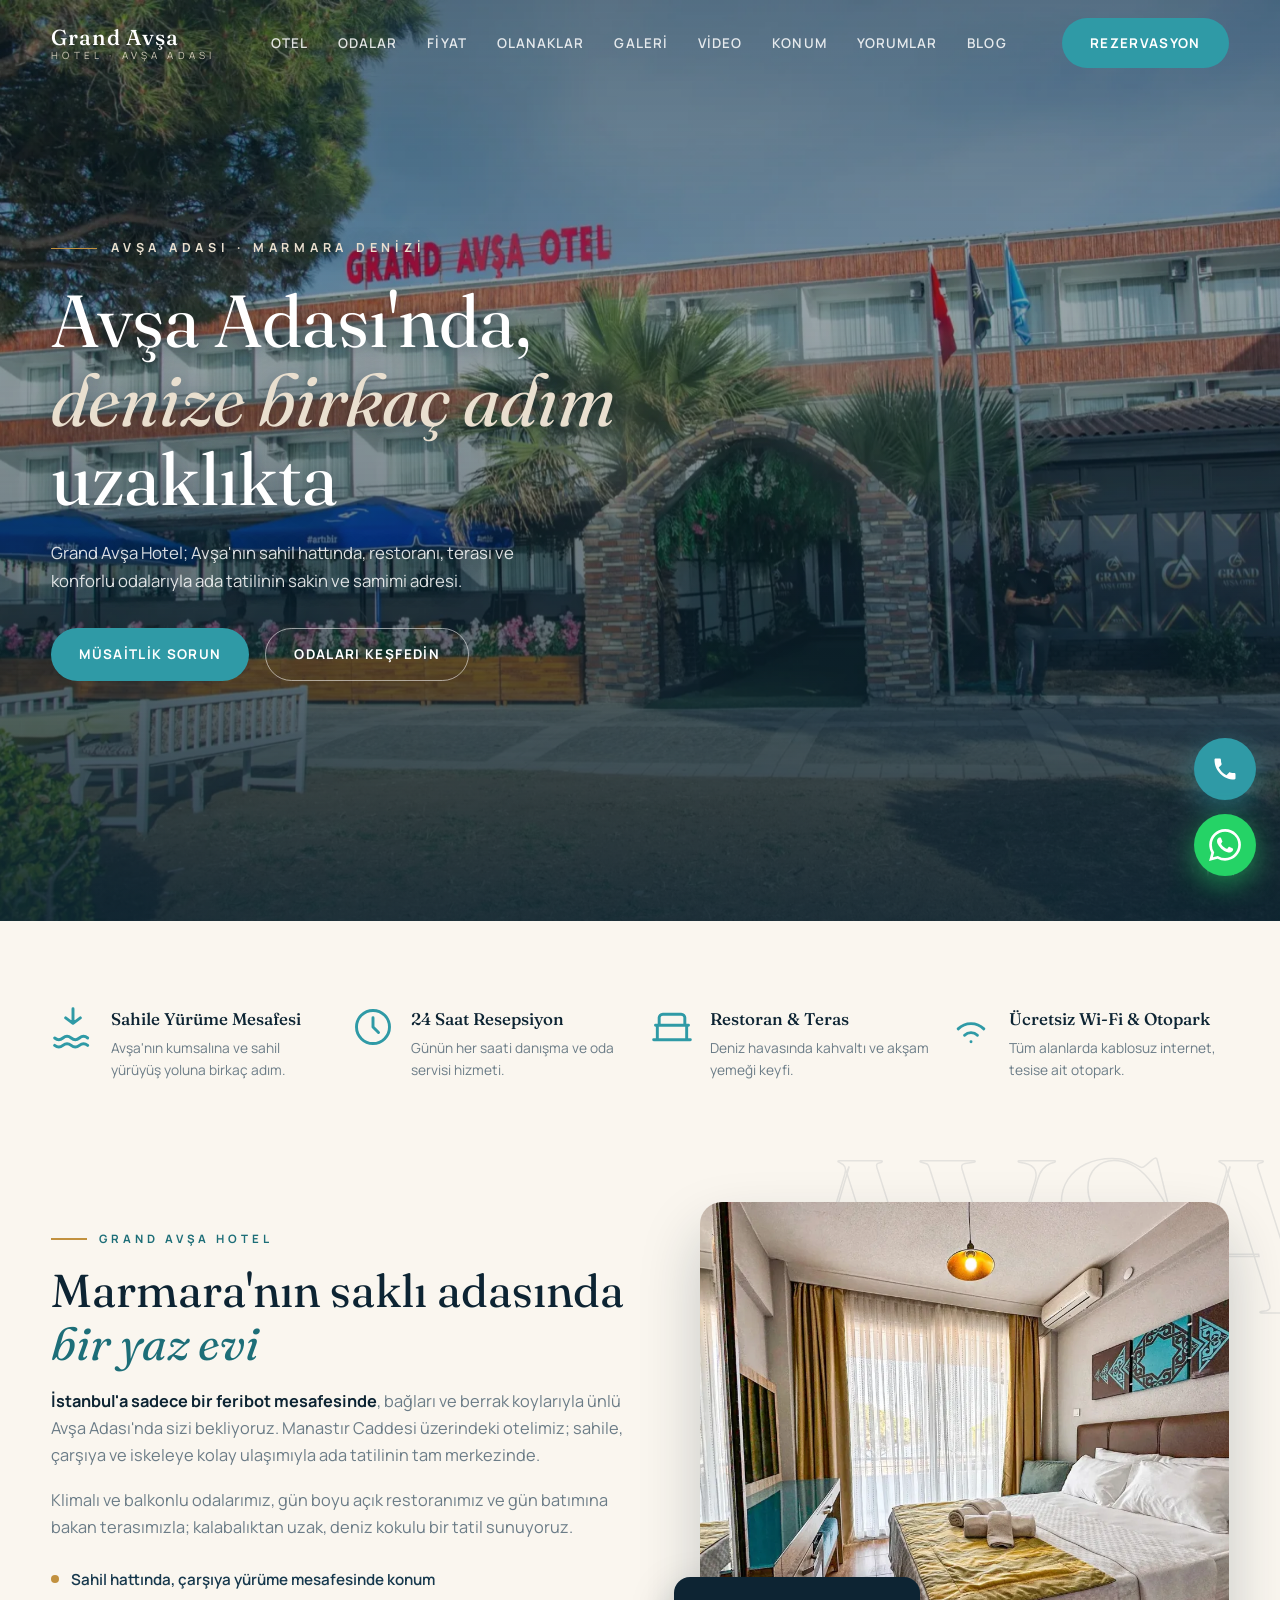
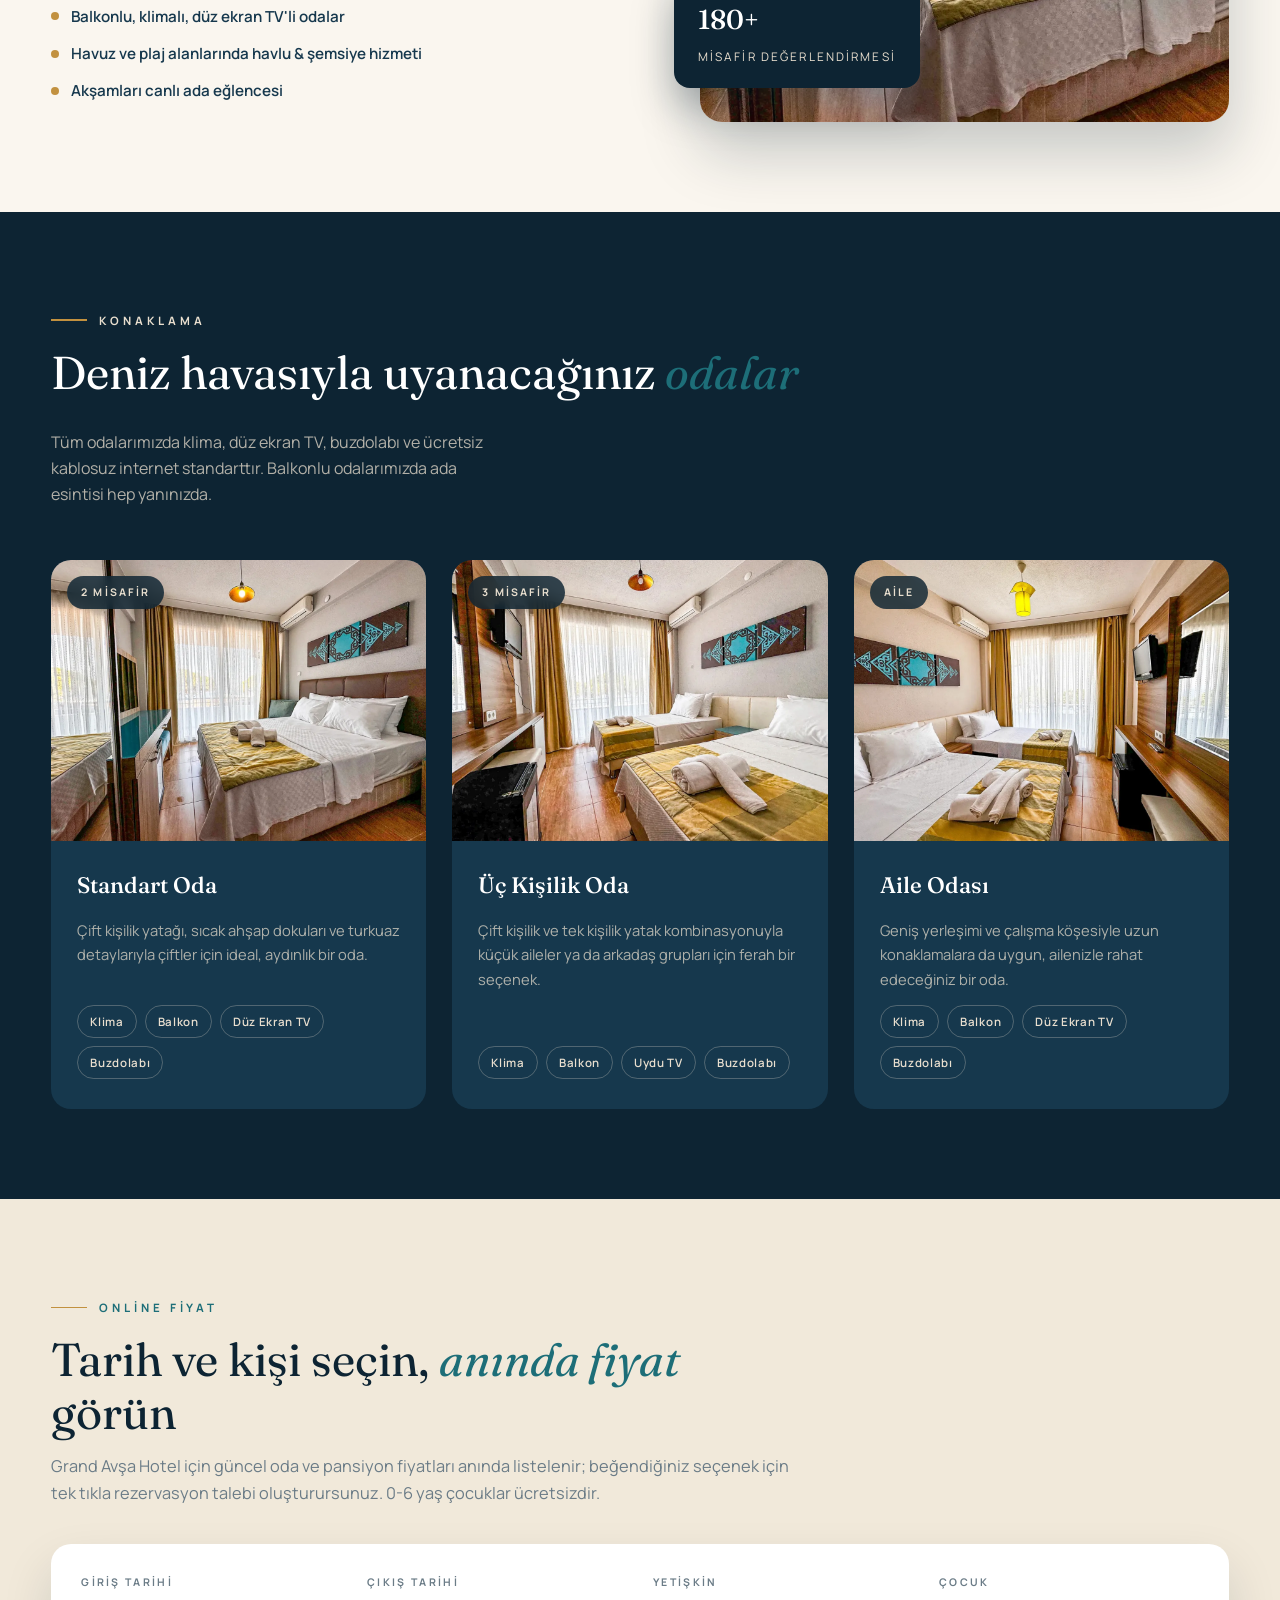
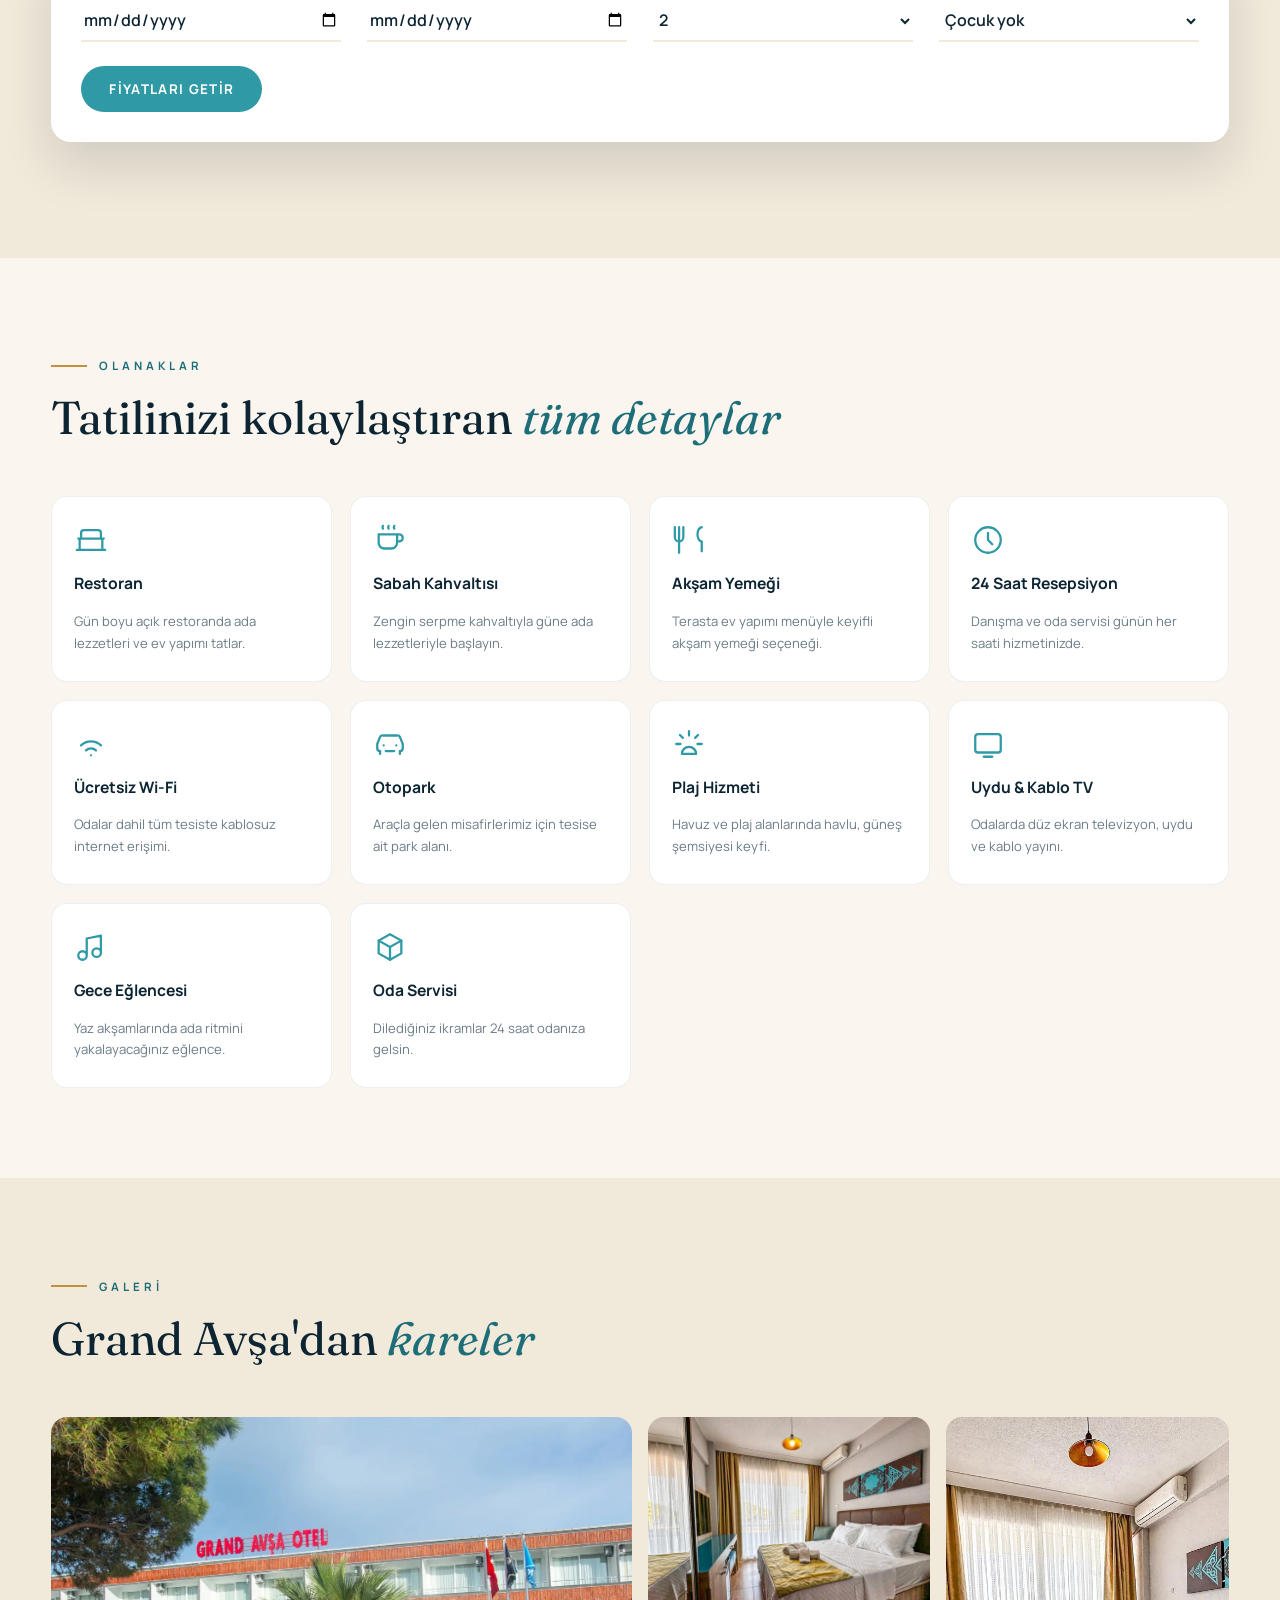
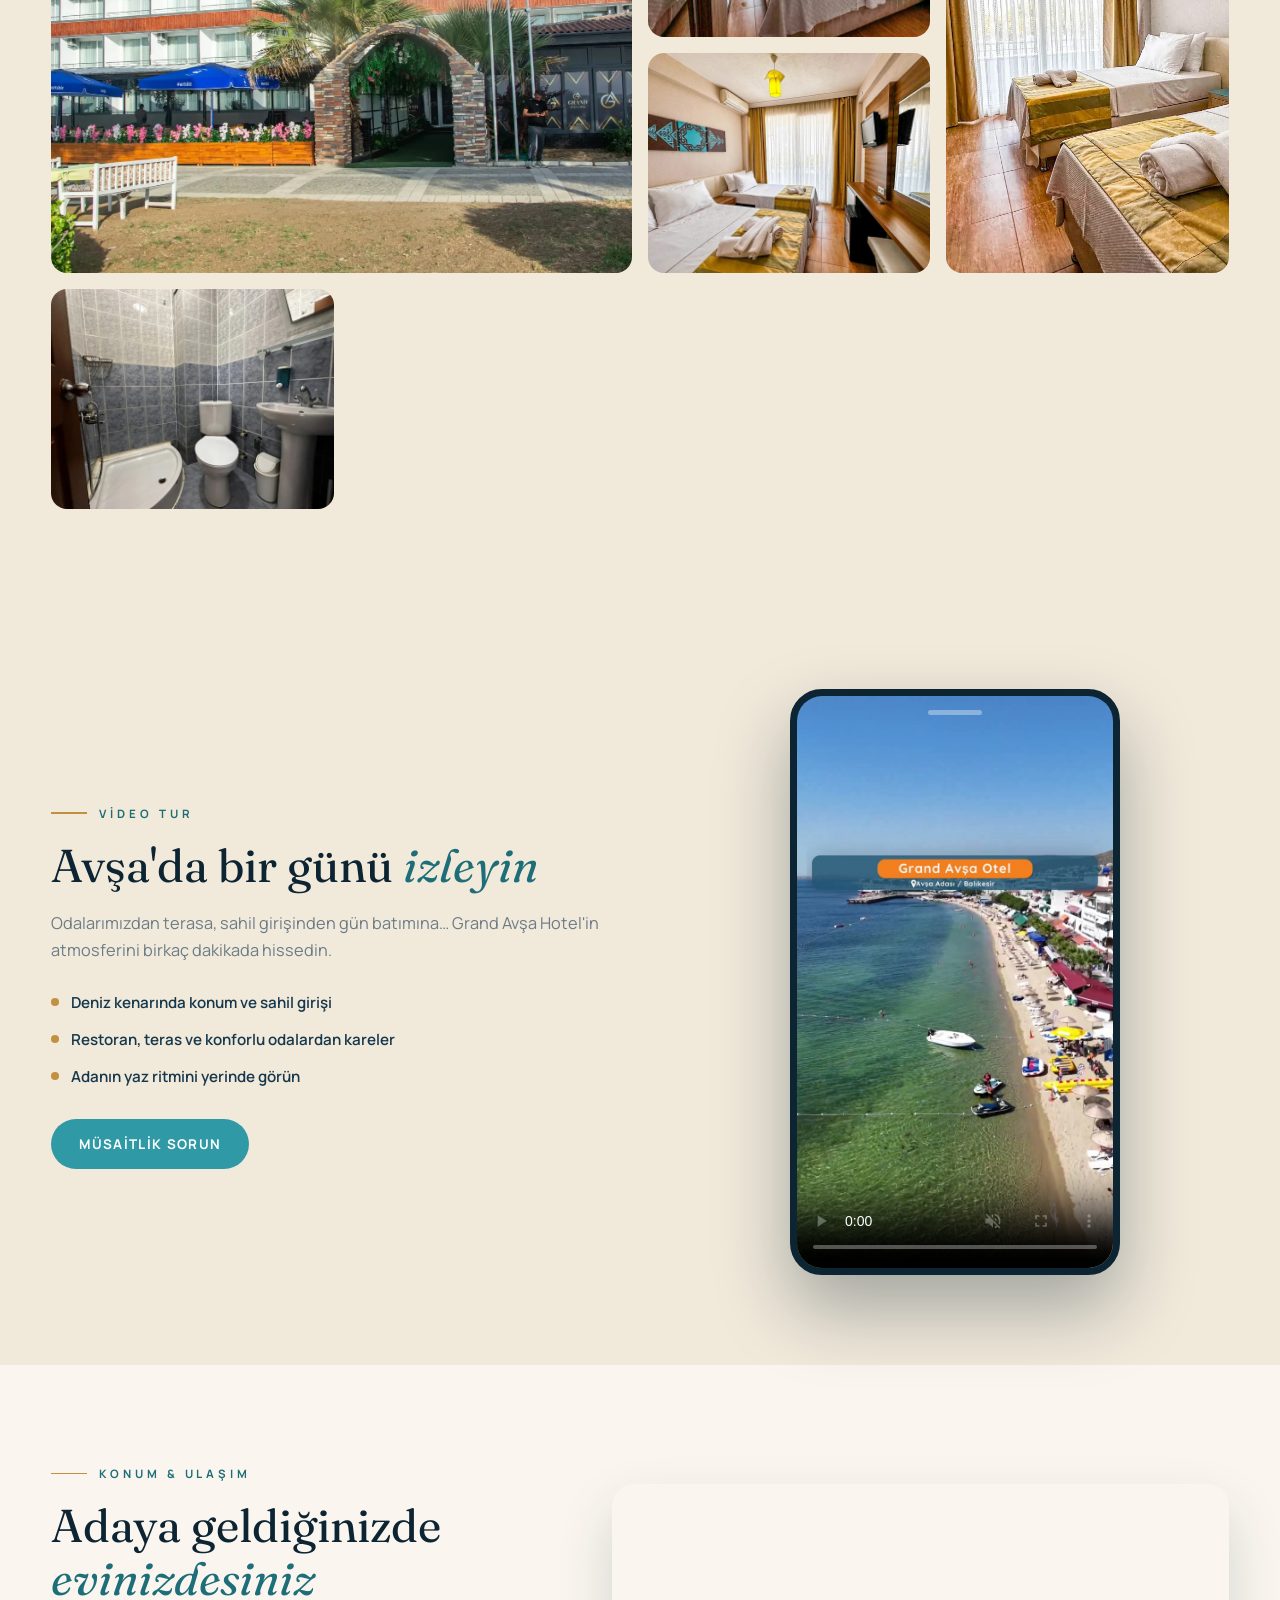
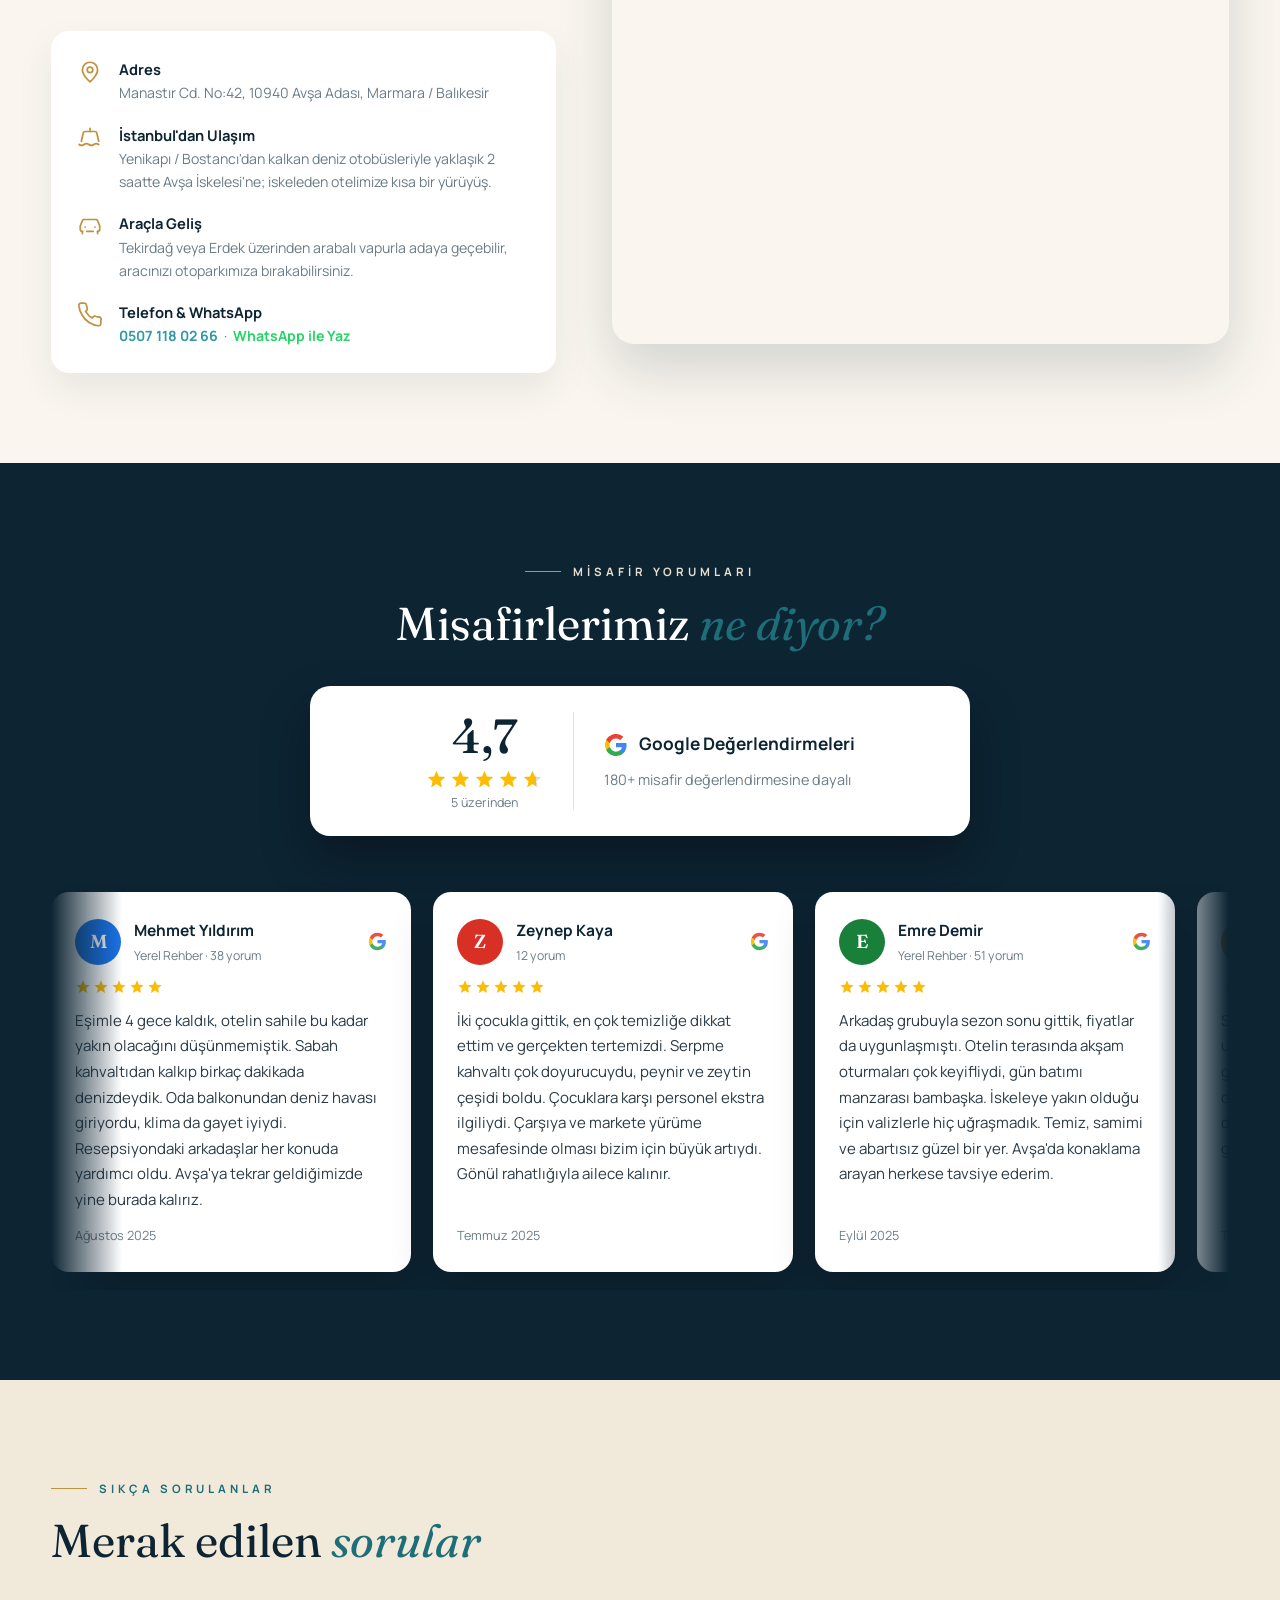
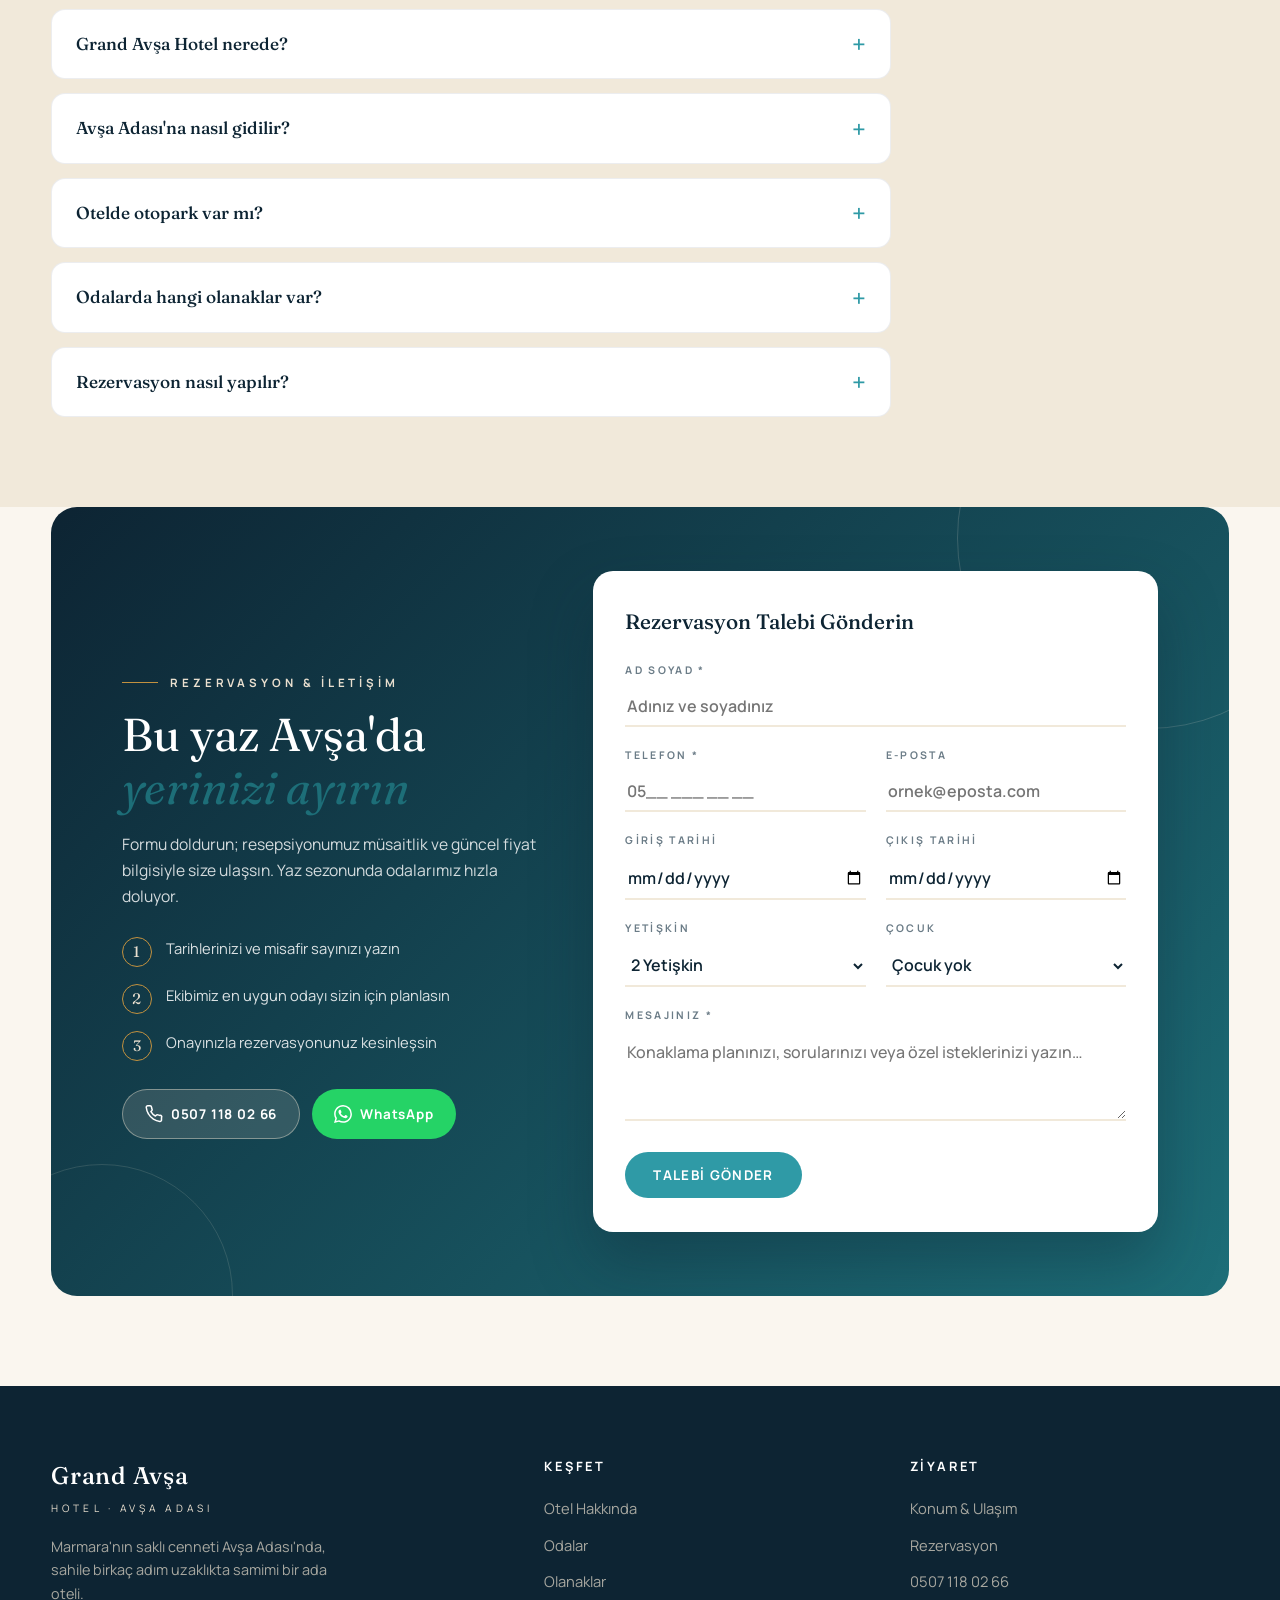
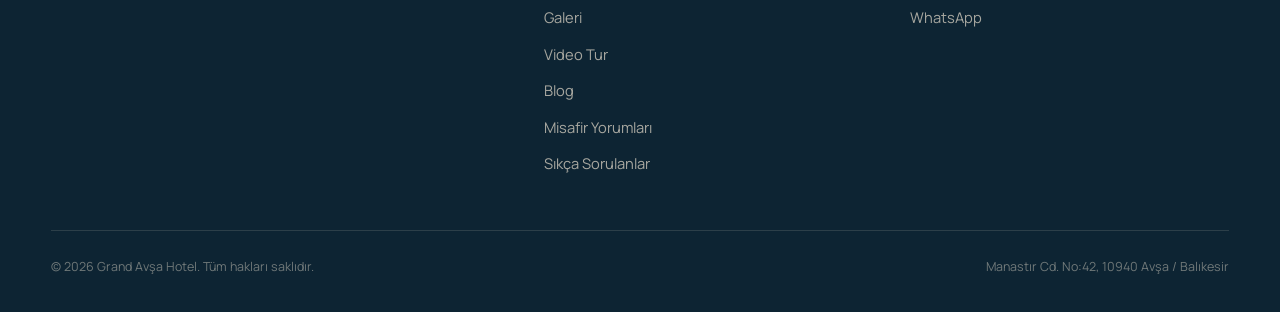
==== commit 429d93d3: "Blog bölümü + SEO iyileştirmeleri - /blog: liste + 3 SEO yazısı (nasıl gidilir, gezilecek yerler, ne" ====
--- a/index.html
+++ b/index.html
@@ -390,6 +390,13 @@
       "description": "Avşa Adası'nın sahil hattında; restoranı, terası ve konforlu odalarıyla samimi bir ada oteli.",
       "telephone": "+905071180266",
       "priceRange": "₺₺",
+      "aggregateRating": {
+        "@type": "AggregateRating",
+        "ratingValue": "4.7",
+        "reviewCount": "180",
+        "bestRating": "5",
+        "worstRating": "1"
+      },
       "address": {
         "@type": "PostalAddress",
         "streetAddress": "Manastır Cd. No:42",
@@ -448,6 +455,7 @@
       <a href="#video">Video</a>
       <a href="#konum">Konum</a>
       <a href="#yorumlar">Yorumlar</a>
+      <a href="/blog/">Blog</a>
     </nav>
     <a class="btn btn-primary" href="#rezervasyon">Rezervasyon</a>
     <button class="nav-toggle" id="navToggle" aria-label="Menü">
@@ -461,7 +469,7 @@
   <div class="hero-bg"><img src="assets/img/hotel-3.webp" alt="Grand Avşa Hotel dış görünüm — palmiyeli giriş ve sahil" fetchpriority="high" width="1600" height="1067"></div>
   <div class="hero-inner">
     <span class="hero-kicker">Avşa Adası · Marmara Denizi</span>
-    <h1>Adanın kalbinde, <em>denize birkaç adım</em> uzaklıkta</h1>
+    <h1>Avşa Adası'nda, <em>denize birkaç adım</em> uzaklıkta</h1>
     <p>Grand Avşa Hotel; Avşa'nın sahil hattında, restoranı, terası ve konforlu odalarıyla ada tatilinin sakin ve samimi adresi.</p>
     <div class="hero-actions">
       <a class="btn btn-primary" href="#rezervasyon">Müsaitlik Sorun</a>
@@ -1089,6 +1097,7 @@
           <li><a href="#olanaklar">Olanaklar</a></li>
           <li><a href="#galeri">Galeri</a></li>
           <li><a href="#video">Video Tur</a></li>
+          <li><a href="/blog/">Blog</a></li>
           <li><a href="#yorumlar">Misafir Yorumları</a></li>
           <li><a href="#sss">Sıkça Sorulanlar</a></li>
         </ul>
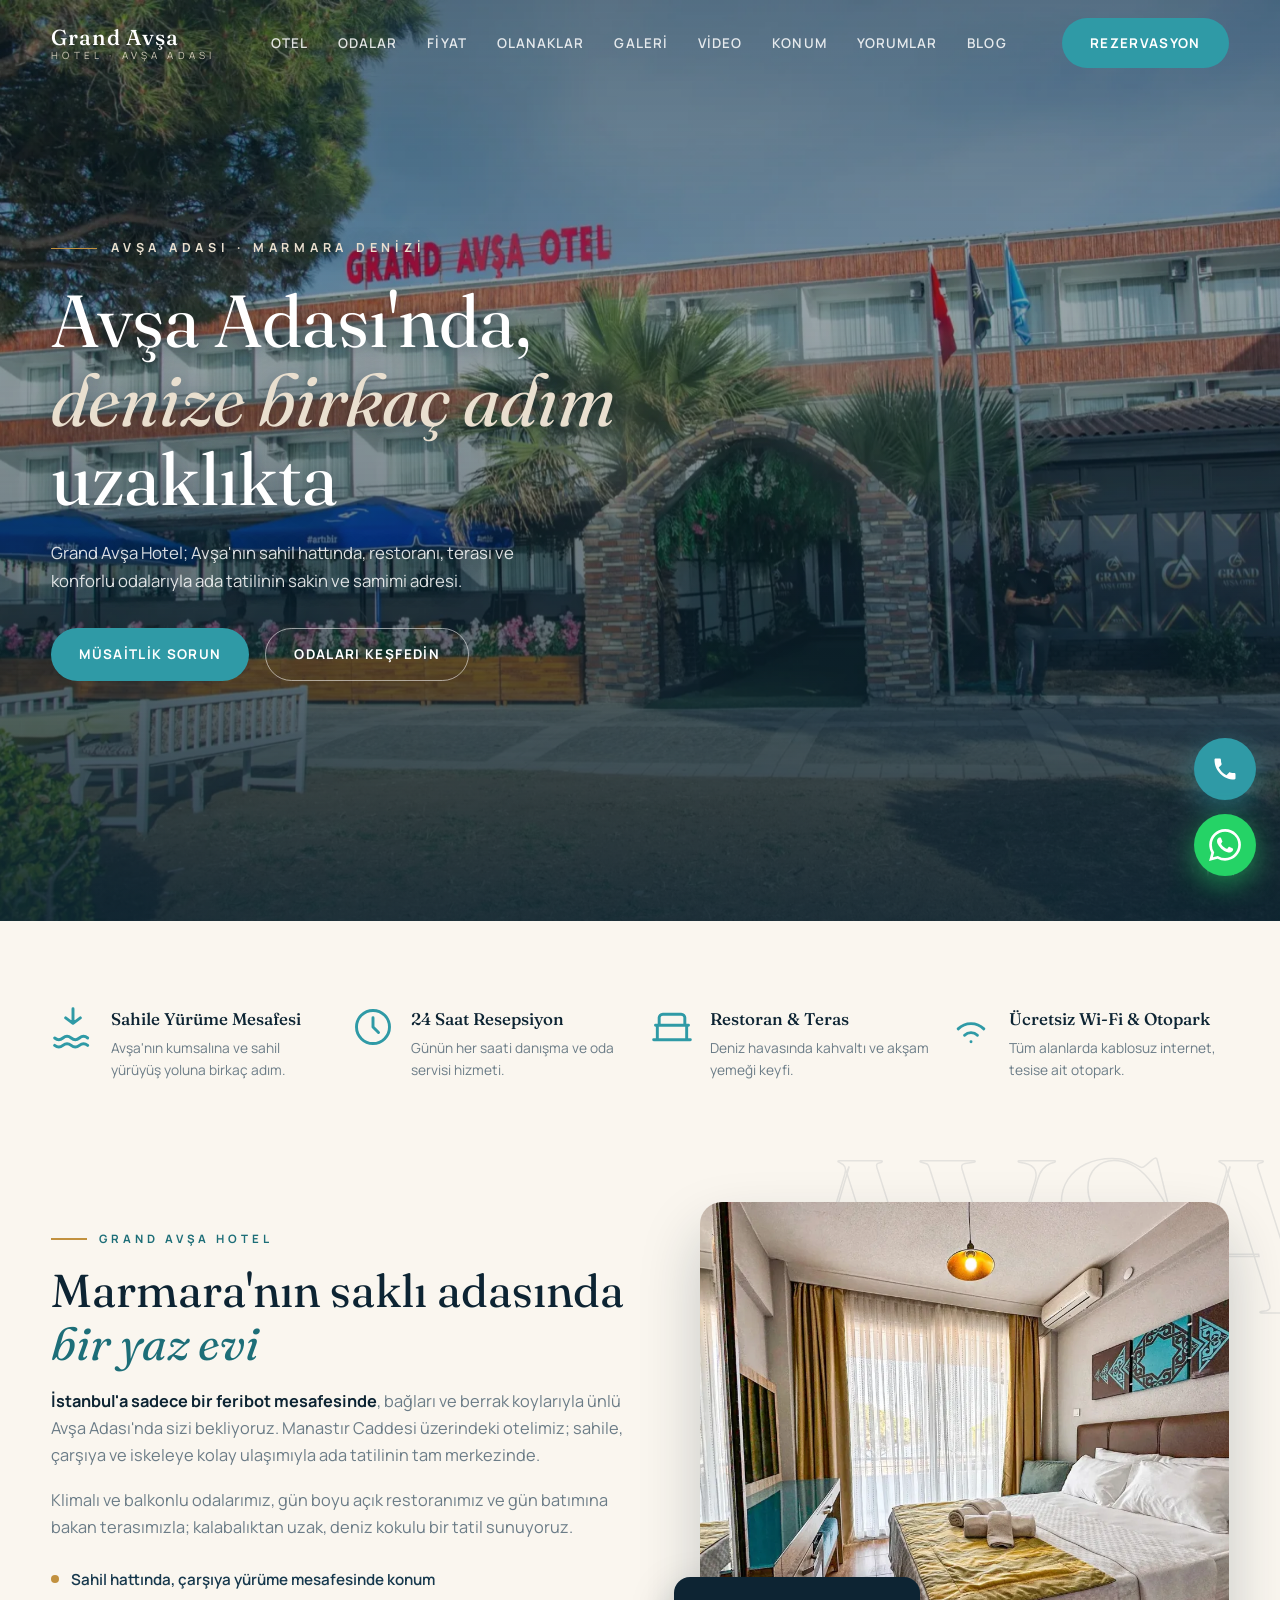
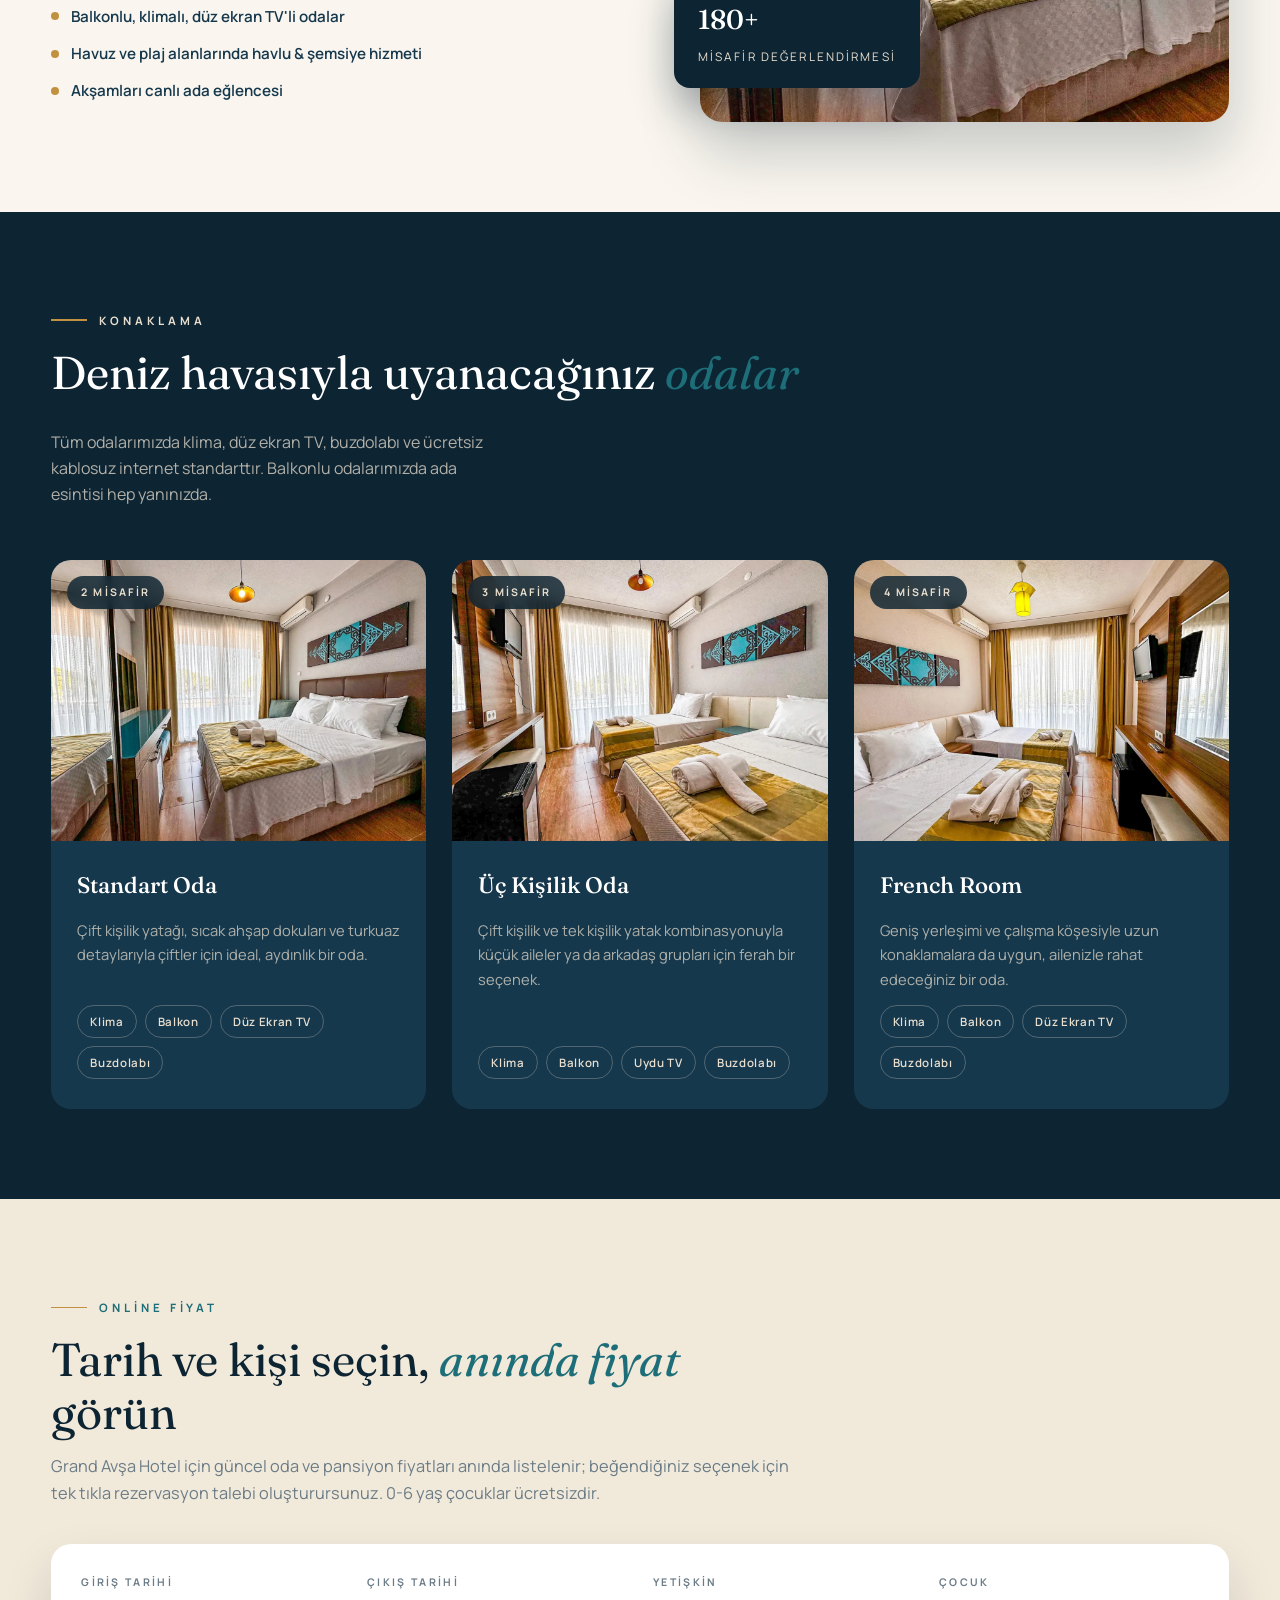
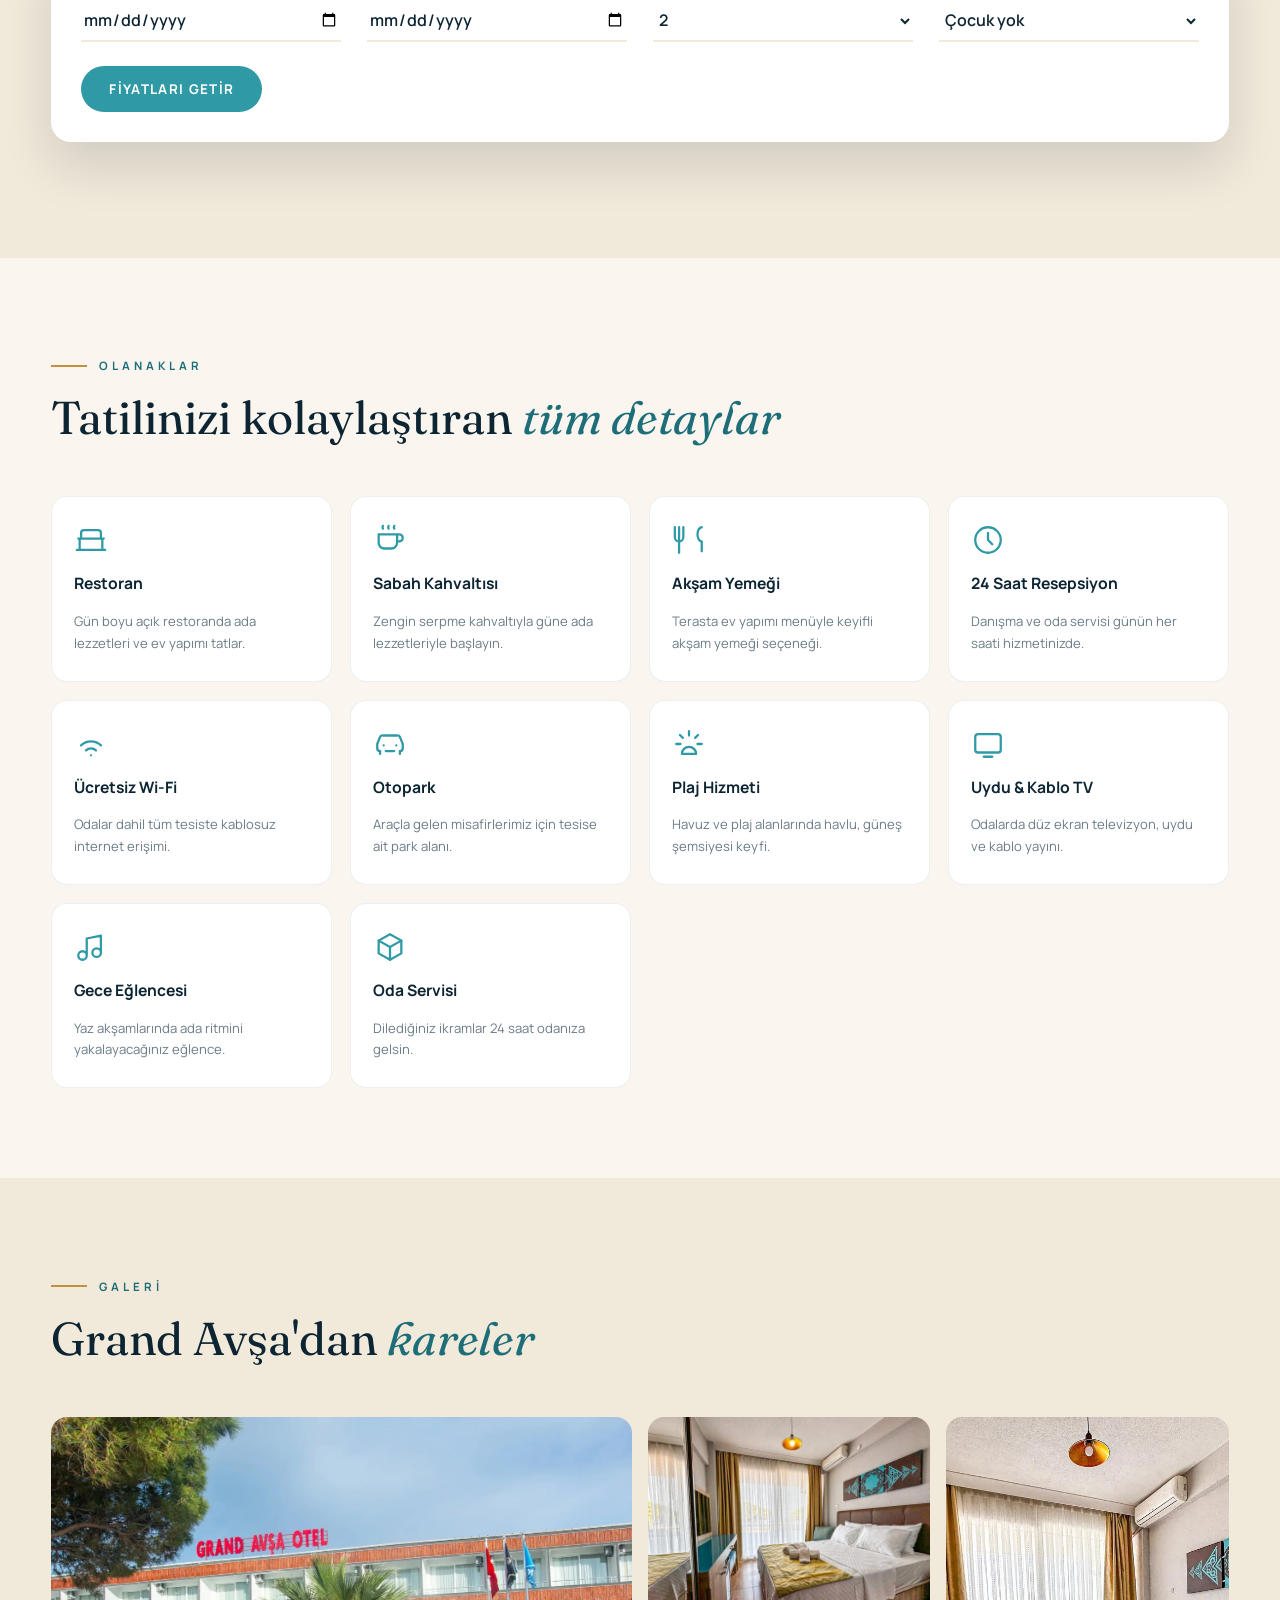
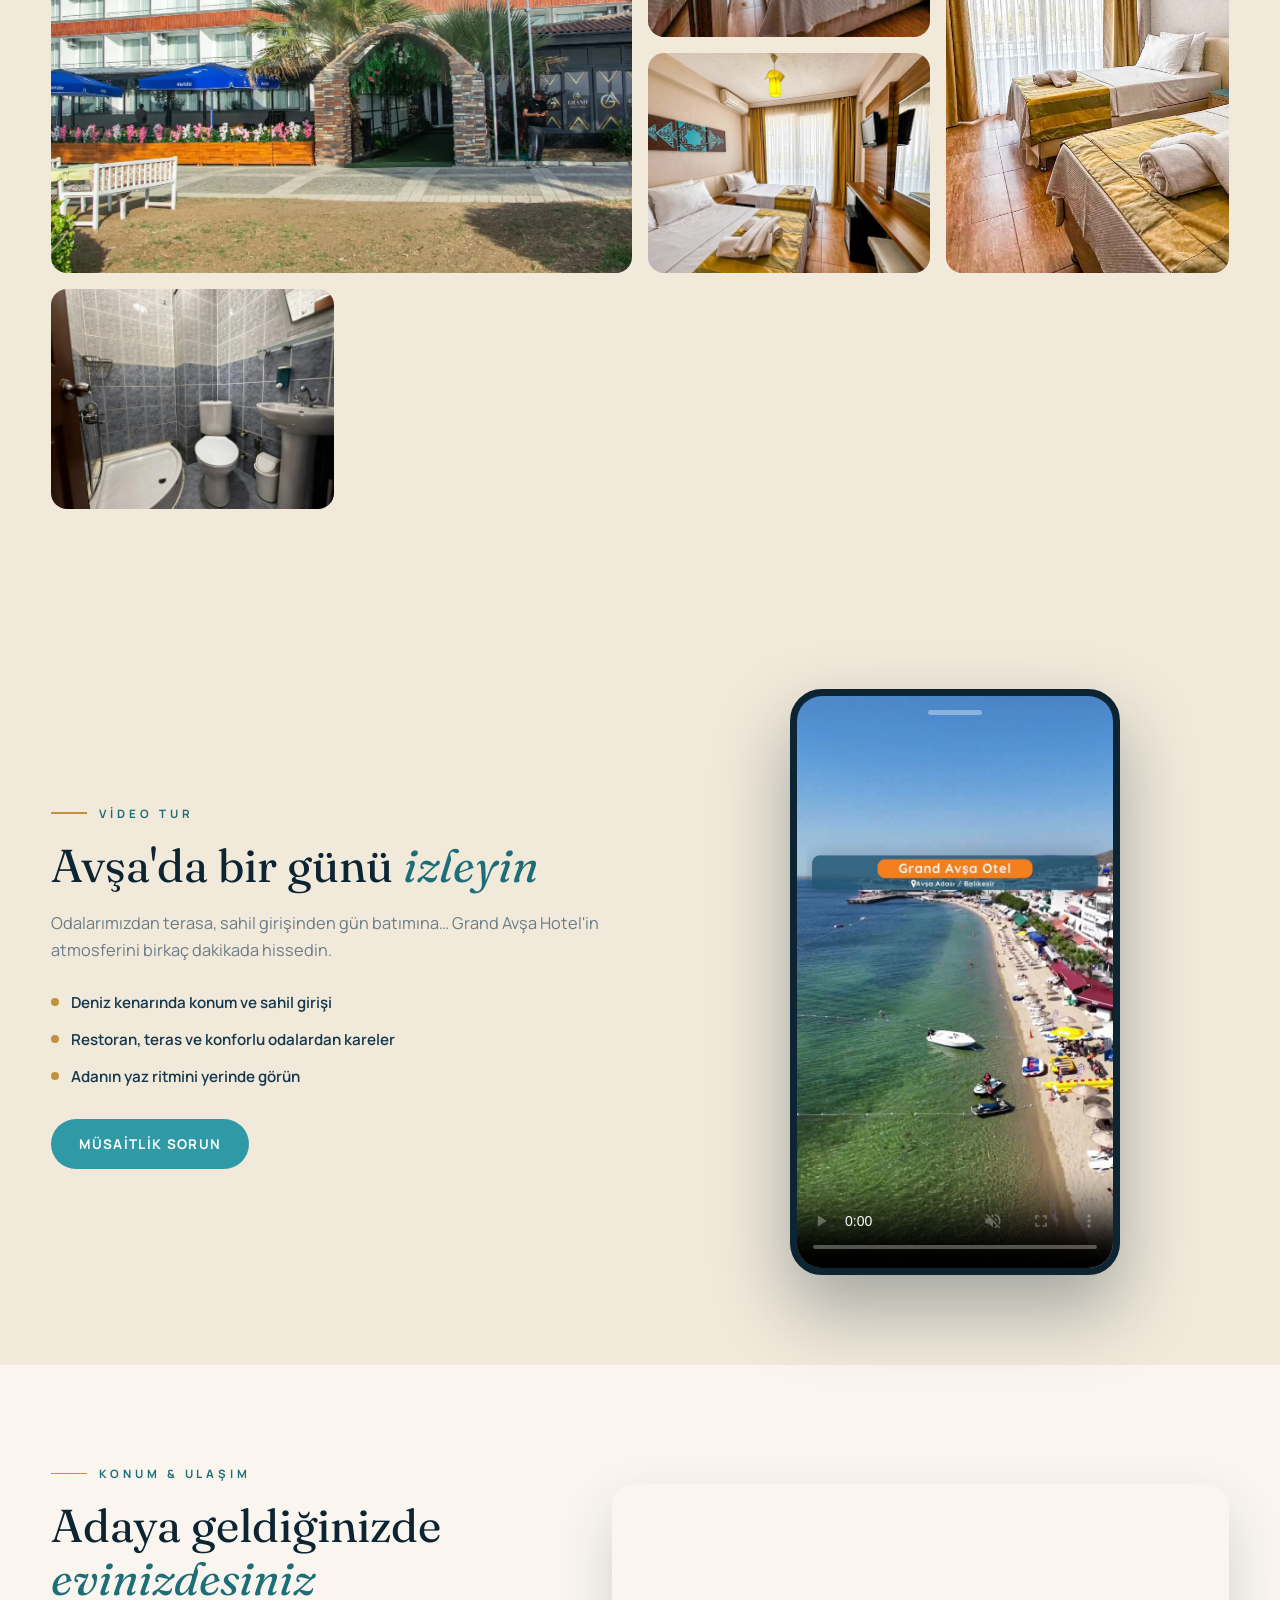
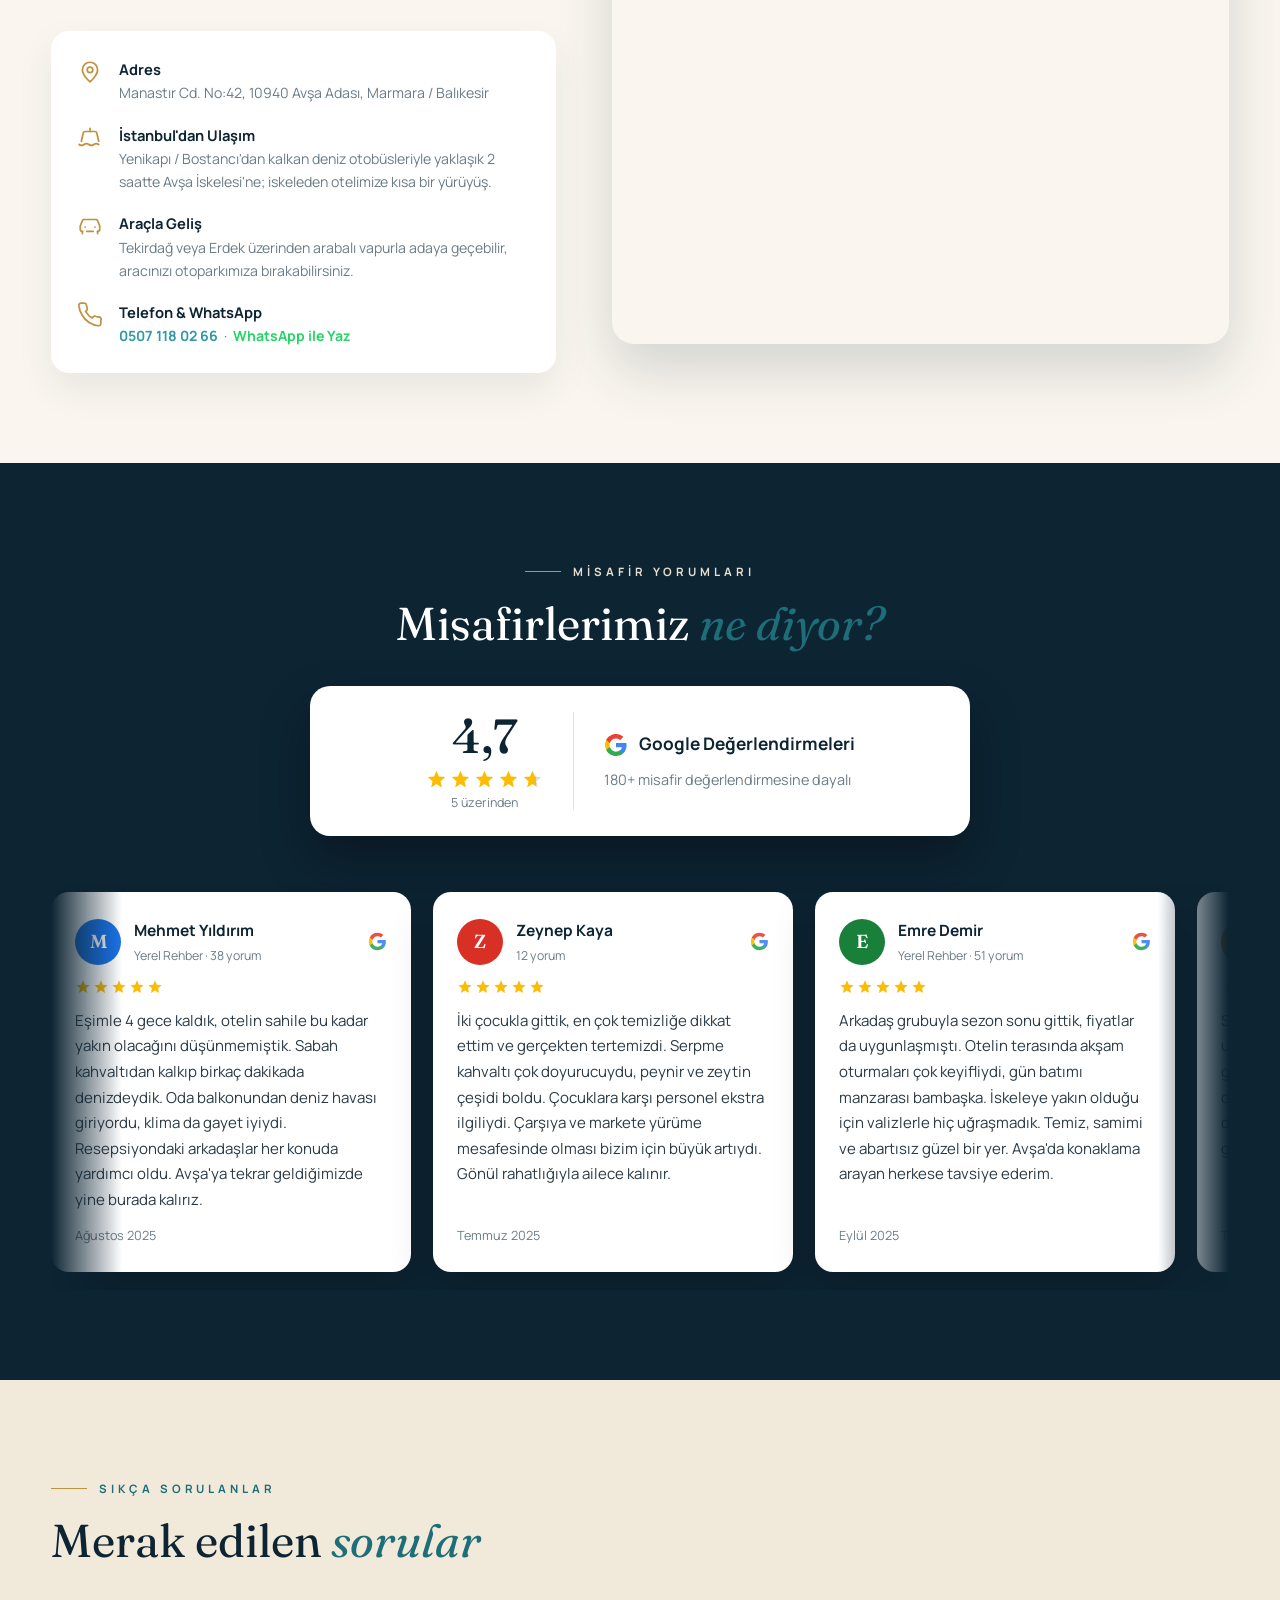
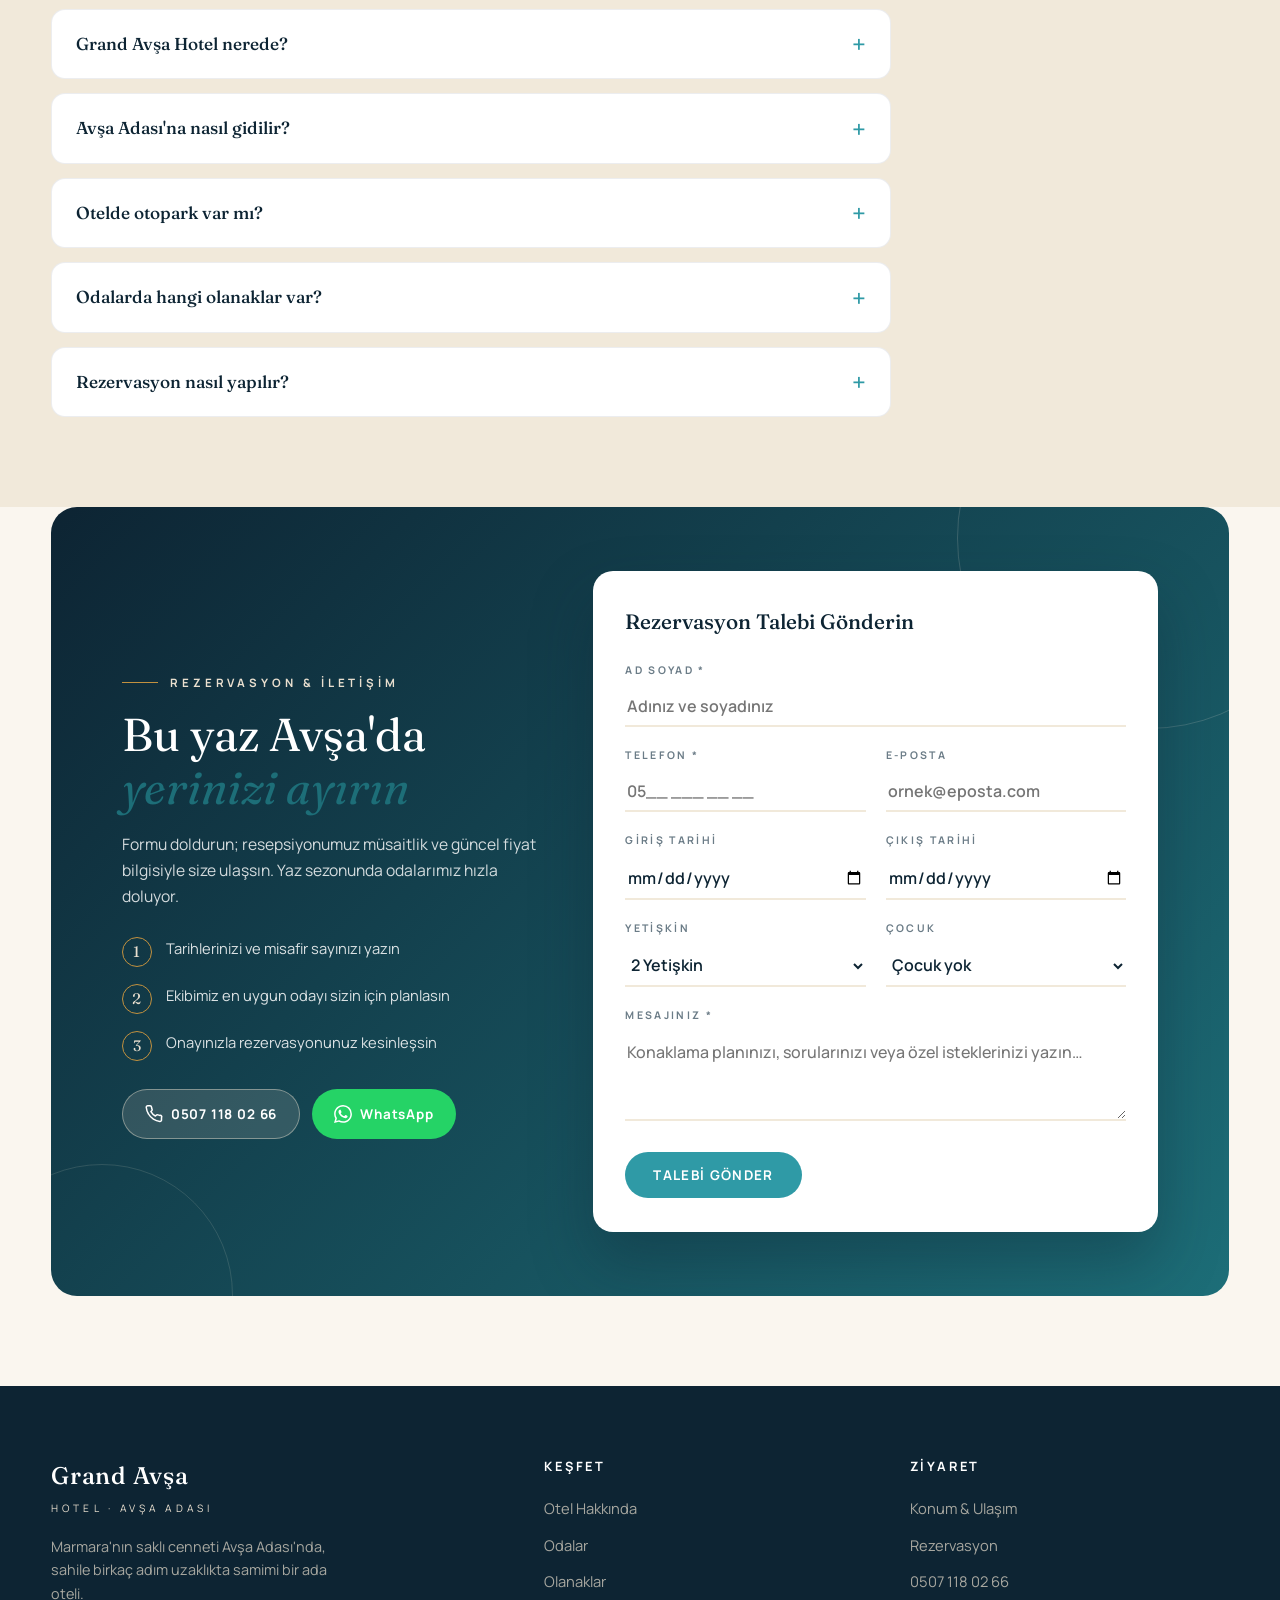
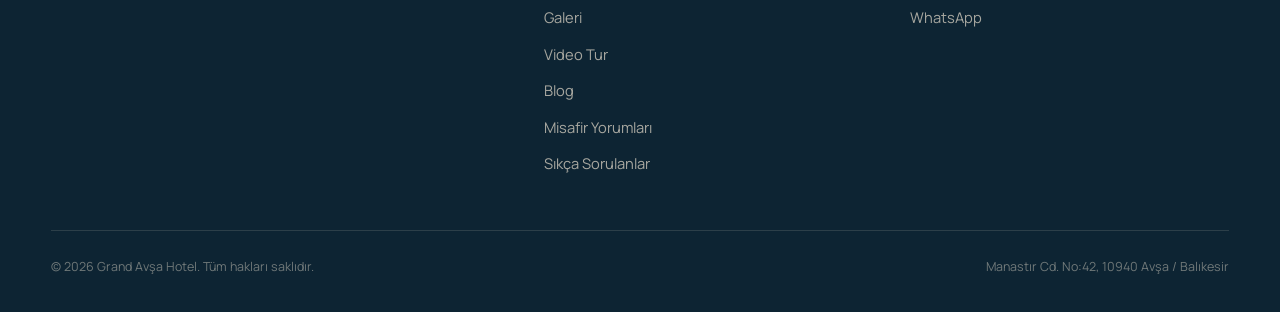
==== commit 0bd39400: "@ Aile Odası -> French Room (oda adı güncellemesi) Rezervasyonpro tarafında oda tipi adı "French Roo" ====
--- a/index.html
+++ b/index.html
@@ -562,11 +562,11 @@
       </article>
       <article class="room-card reveal reveal-d2">
         <div class="room-media">
-          <img src="assets/img/hotel-5.webp" alt="Aile odası — geniş yerleşim" loading="lazy">
-          <span class="room-tag">Aile</span>
+          <img src="assets/img/hotel-5.webp" alt="French Room — geniş yerleşim" loading="lazy">
+          <span class="room-tag">4 Misafir</span>
         </div>
         <div class="room-body">
-          <h3>Aile Odası</h3>
+          <h3>French Room</h3>
           <p>Geniş yerleşimi ve çalışma köşesiyle uzun konaklamalara da uygun, ailenizle rahat edeceğiniz bir oda.</p>
           <div class="room-feats"><span>Klima</span><span>Balkon</span><span>Düz Ekran TV</span><span>Buzdolabı</span></div>
         </div>
@@ -666,7 +666,7 @@
       <figure class="g-item g-wide reveal" data-index="0"><img src="assets/img/hotel-3.webp" alt="Otel dış görünüm" loading="lazy"><figcaption class="g-cap">Otelimiz &amp; Sahil Girişi</figcaption></figure>
       <figure class="g-item reveal reveal-d1" data-index="1"><img src="assets/img/hotel-1.webp" alt="Standart oda" loading="lazy"><figcaption class="g-cap">Standart Oda</figcaption></figure>
       <figure class="g-item g-tall reveal reveal-d2" data-index="2"><img src="assets/img/hotel-4.webp" alt="Üç kişilik oda" loading="lazy"><figcaption class="g-cap">Üç Kişilik Oda</figcaption></figure>
-      <figure class="g-item reveal reveal-d2" data-index="3"><img src="assets/img/hotel-5.webp" alt="Aile odası" loading="lazy"><figcaption class="g-cap">Aile Odası</figcaption></figure>
+      <figure class="g-item reveal reveal-d2" data-index="3"><img src="assets/img/hotel-5.webp" alt="French Room" loading="lazy"><figcaption class="g-cap">French Room</figcaption></figure>
       <figure class="g-item reveal reveal-d3" data-index="4"><img src="assets/img/hotel-2.webp" alt="Banyo" loading="lazy"><figcaption class="g-cap">Banyo</figcaption></figure>
     </div>
   </div>
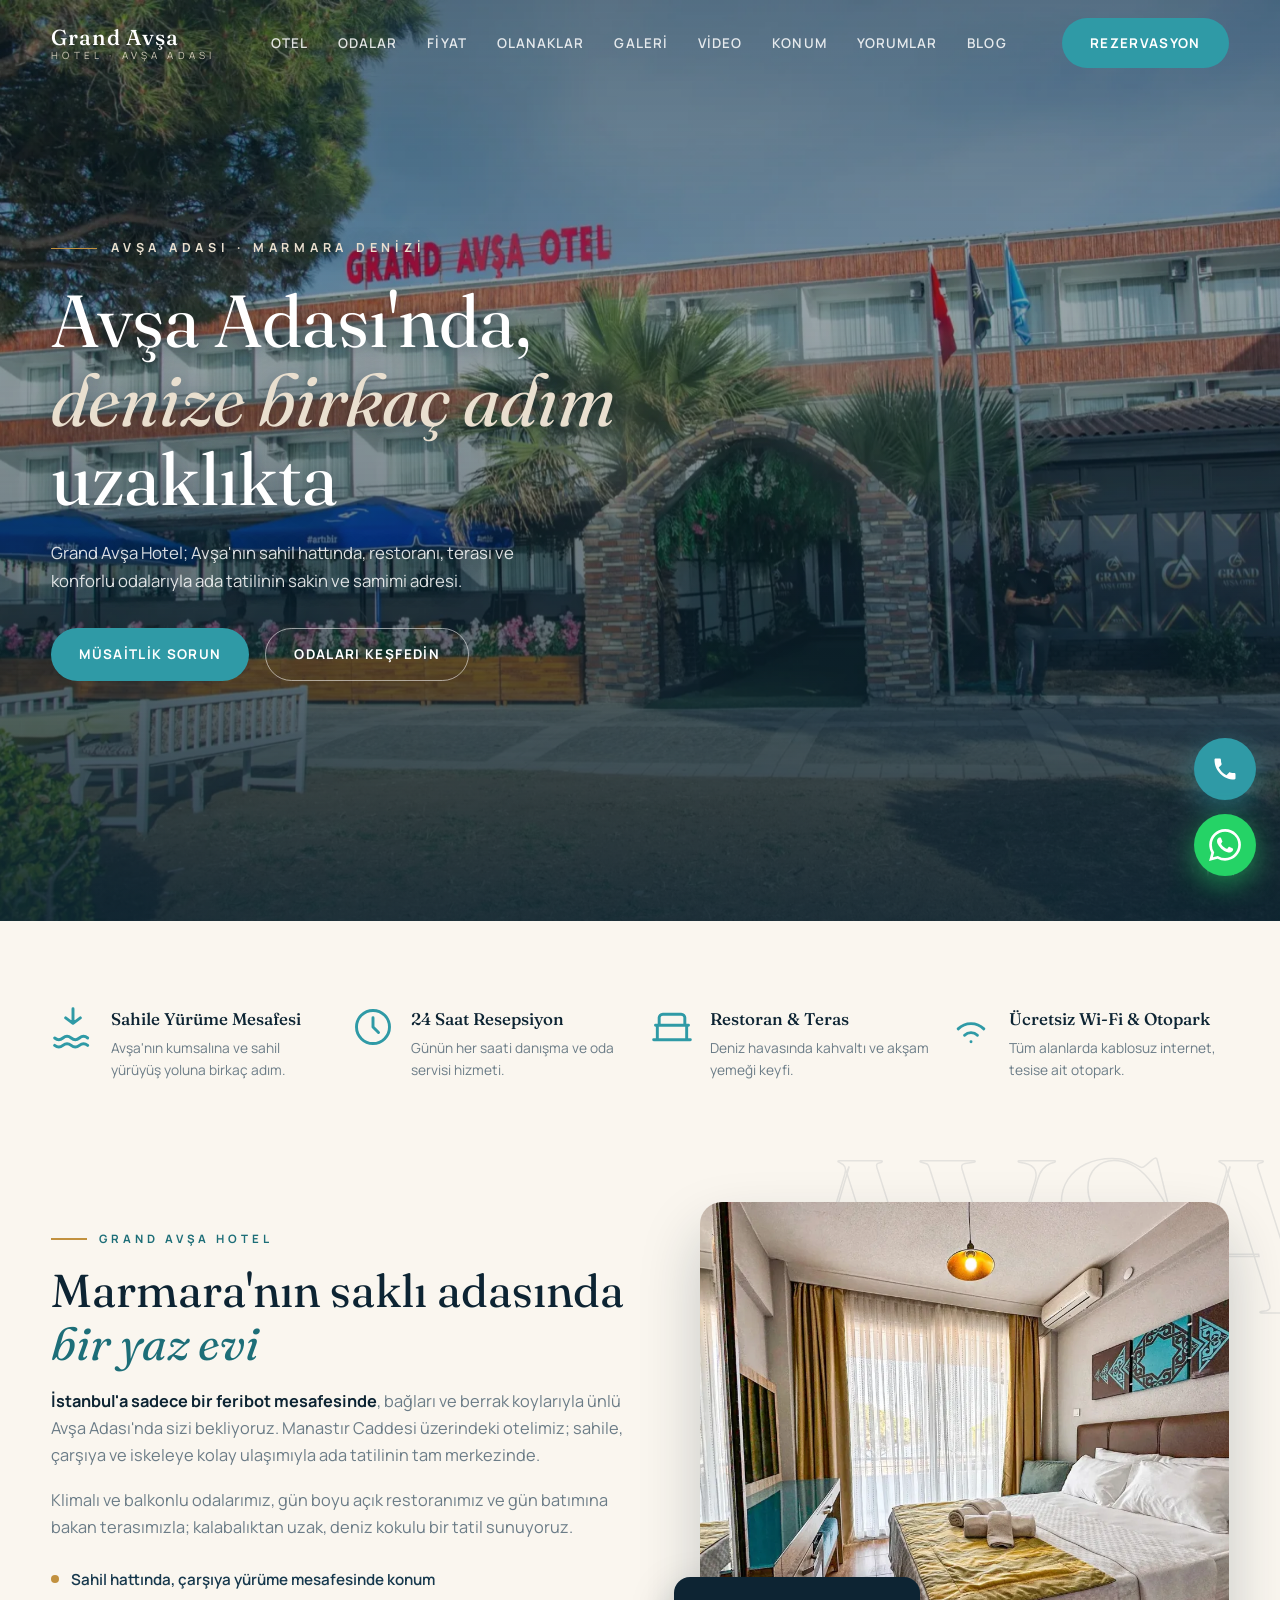
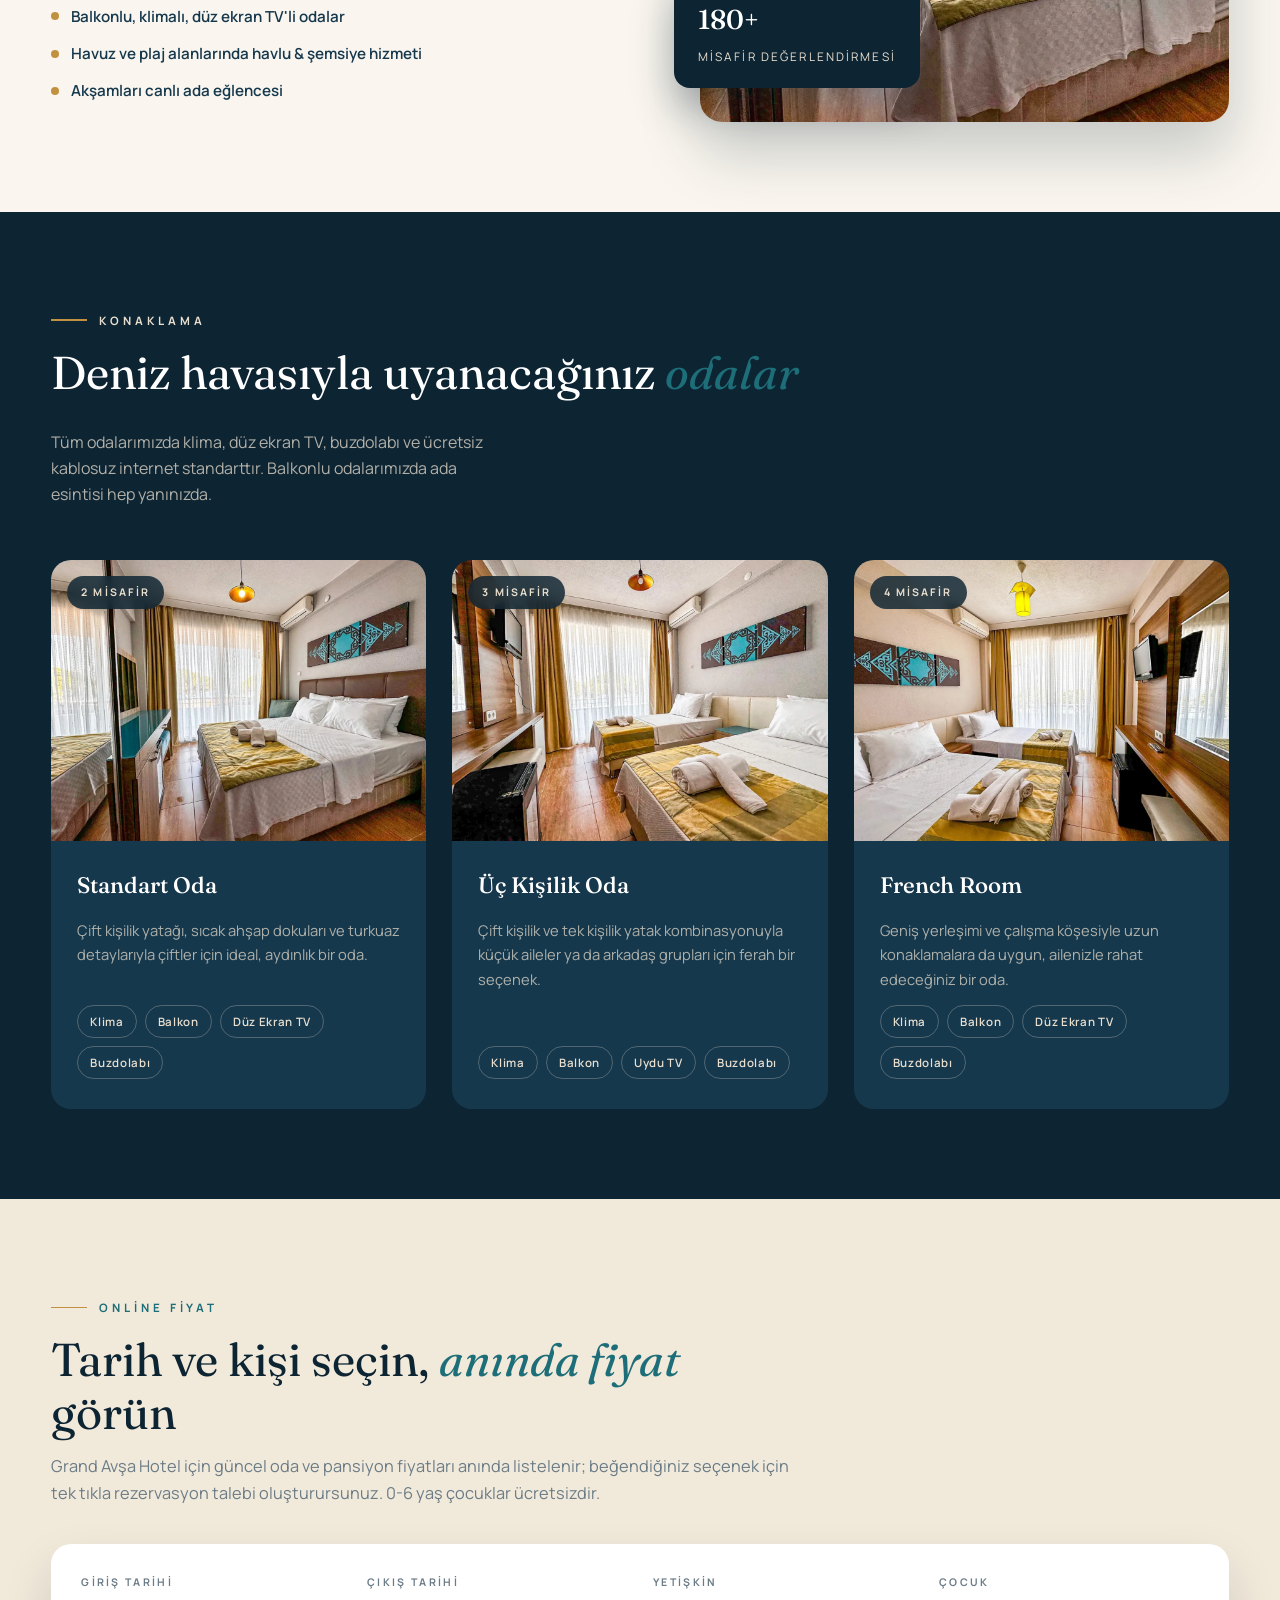
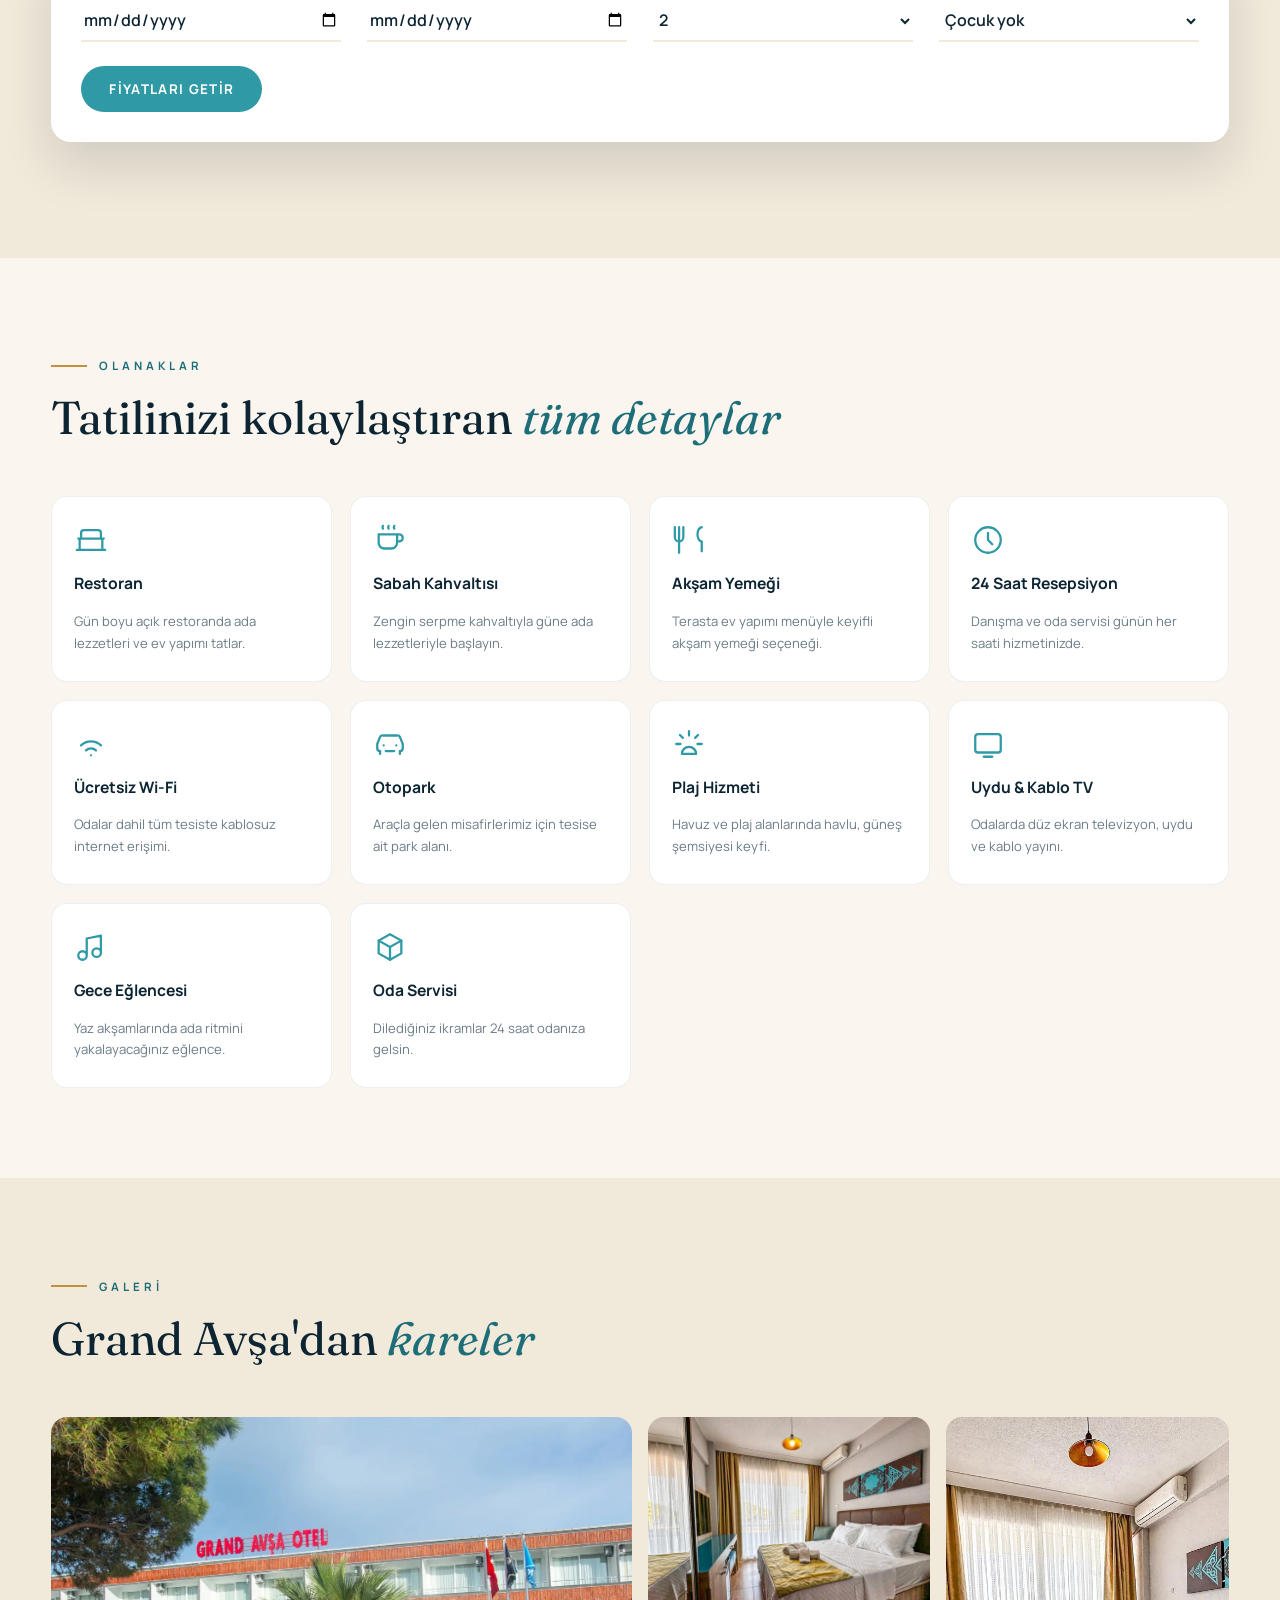
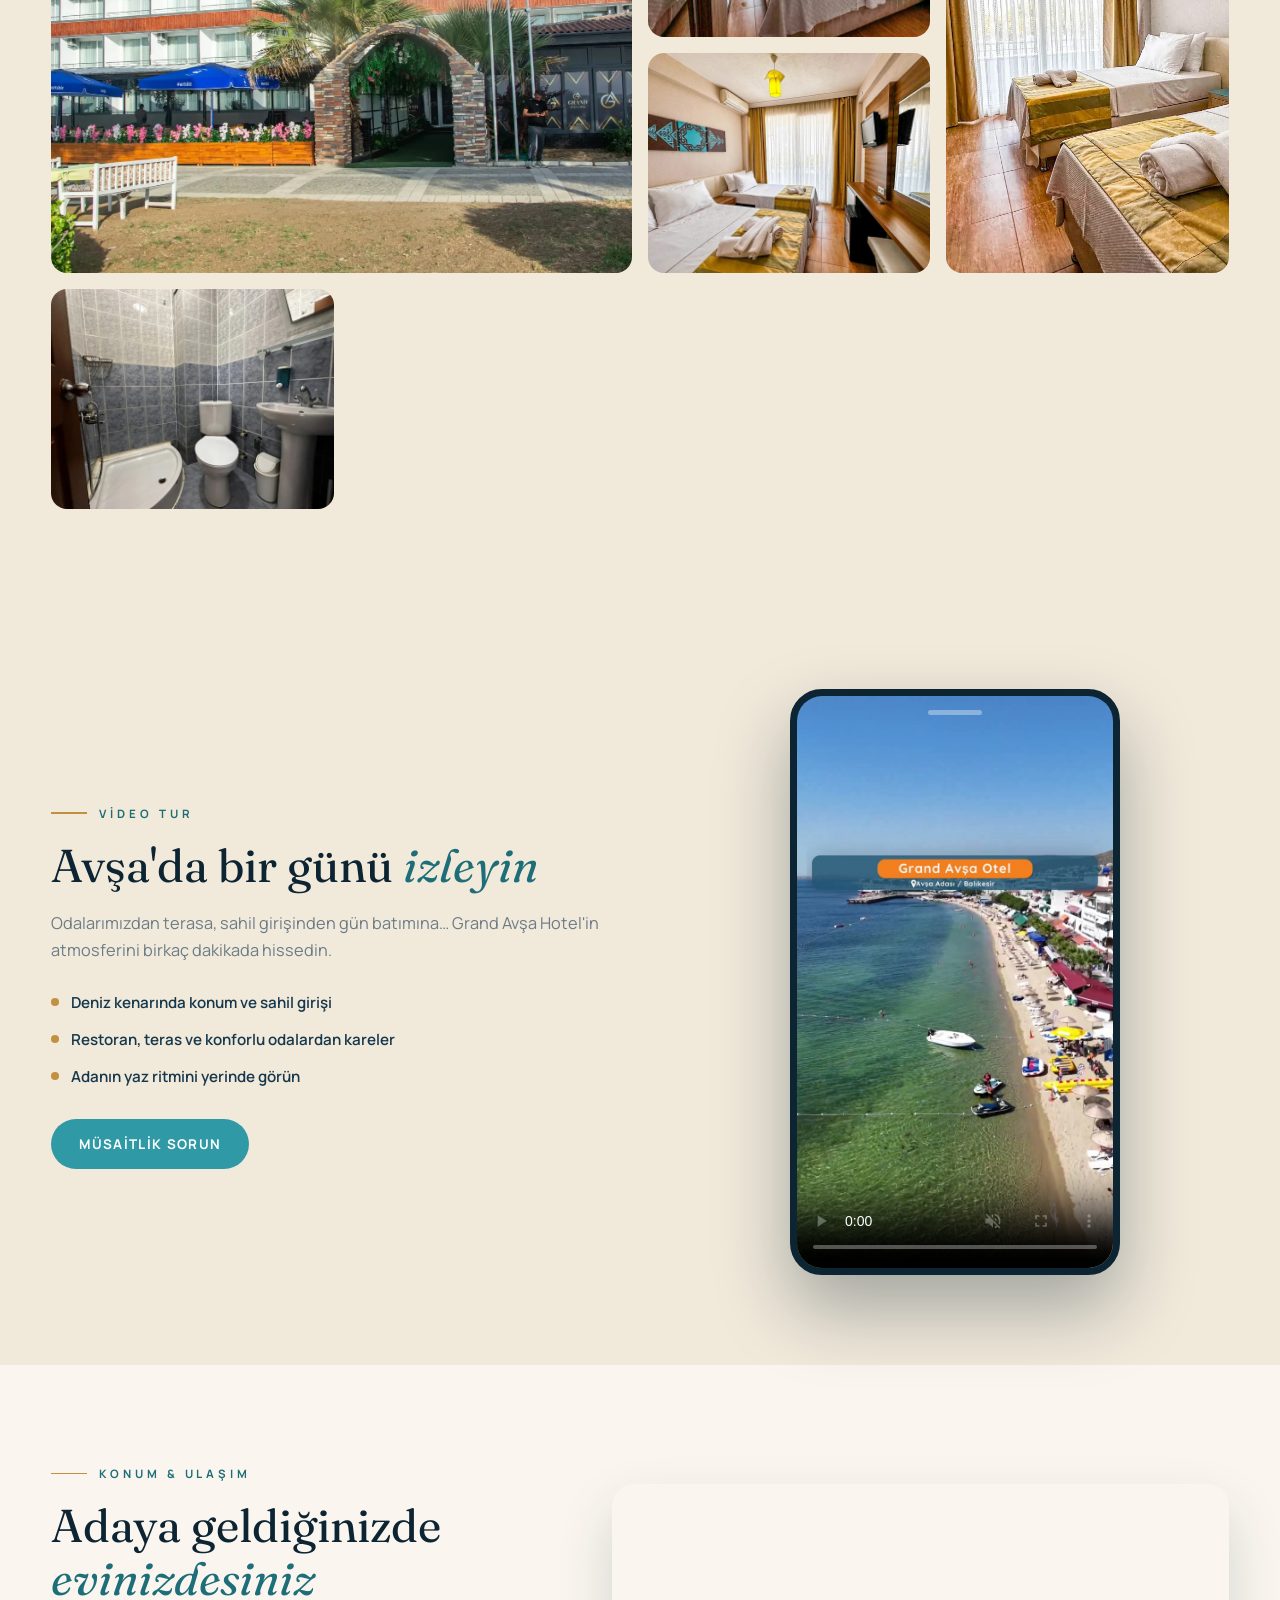
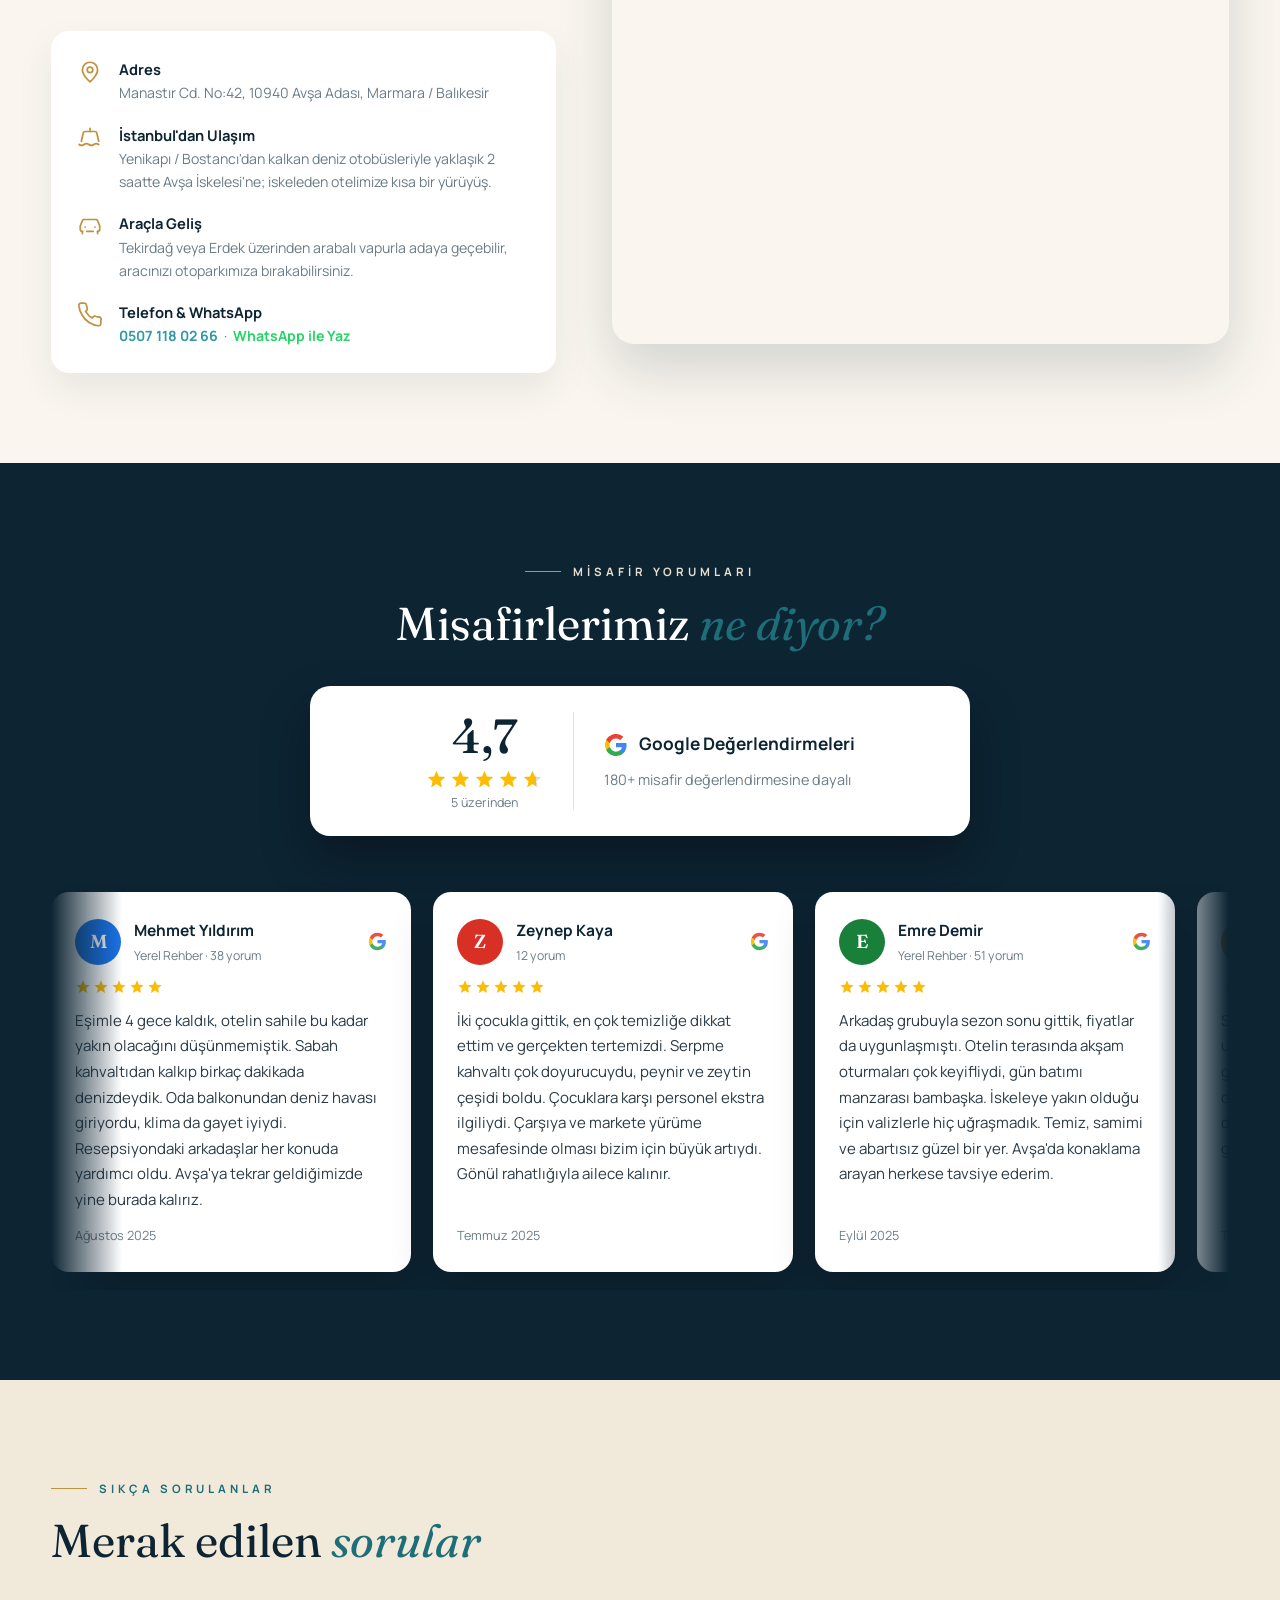
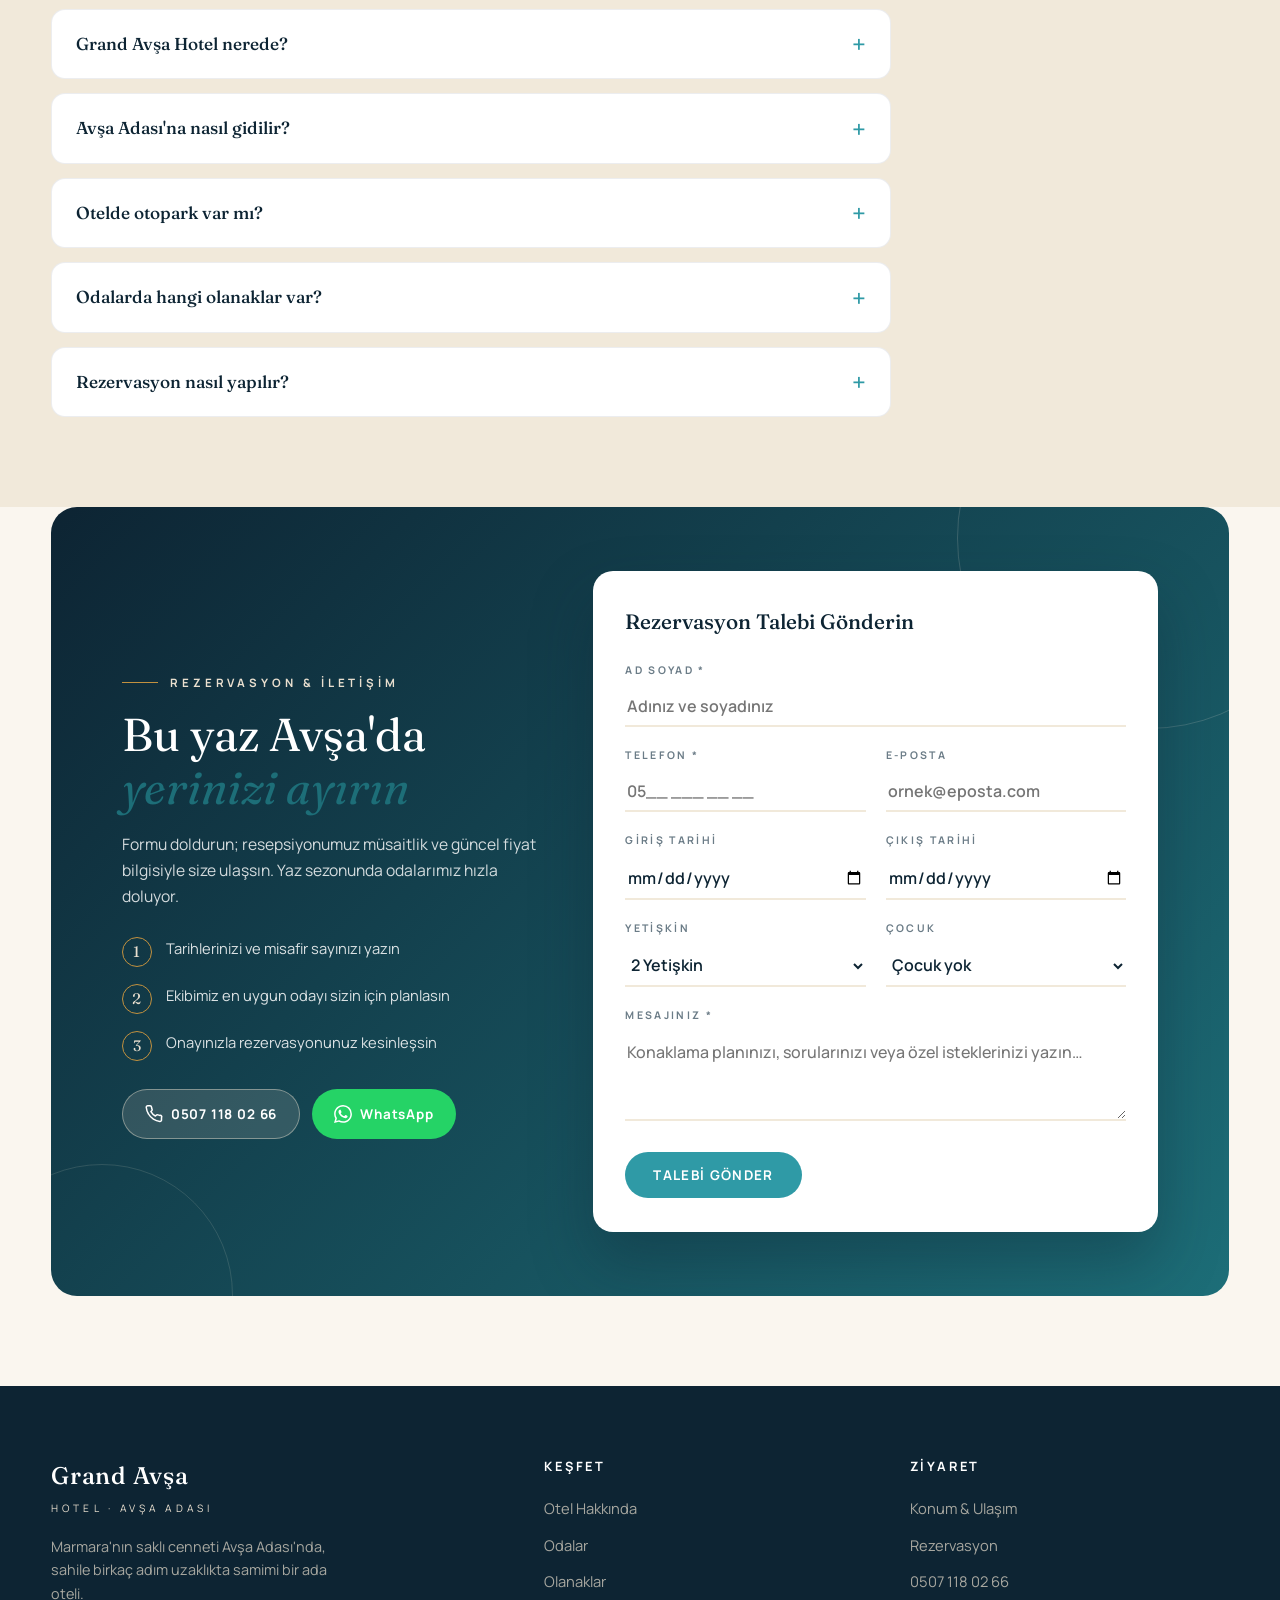
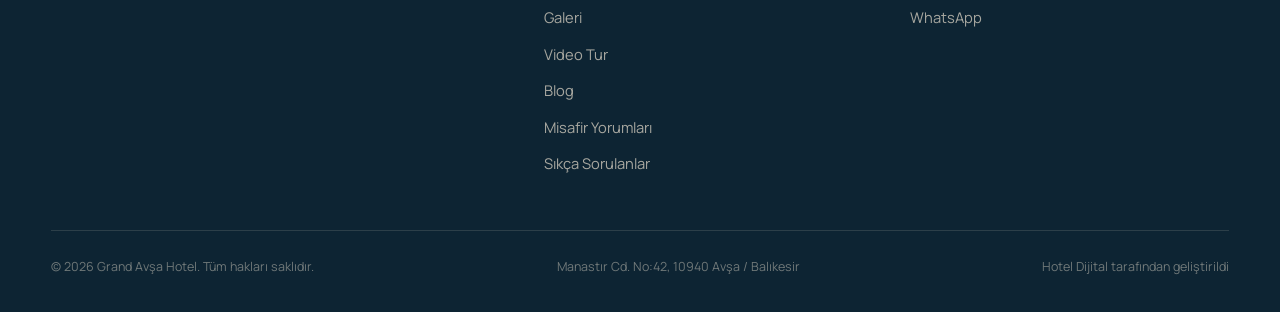
==== commit 643da640: "Add Hotel Dijital footer credit" ====
--- a/index.html
+++ b/index.html
@@ -282,6 +282,8 @@
 .footer-links a{font-size:.92rem;transition:color .3s}
 .footer-links a:hover{color:var(--sand)}
 .footer-bottom{display:flex;justify-content:space-between;gap:16px;flex-wrap:wrap;padding-top:26px;font-size:.78rem;color:rgba(233,223,207,.45)}
+.footer-credit{color:inherit;transition:color .3s}
+.footer-credit:hover{color:var(--sand)}
 
 /* ---------- SSS ---------- */
 .faq{background:var(--bg-alt)}
@@ -1115,6 +1117,7 @@
     <div class="footer-bottom">
       <span>© 2026 Grand Avşa Hotel. Tüm hakları saklıdır.</span>
       <span>Manastır Cd. No:42, 10940 Avşa / Balıkesir</span>
+      <a class="footer-credit" href="https://www.hoteldijital.com/" target="_blank" rel="sponsored noopener noreferrer">Hotel Dijital tarafından geliştirildi</a>
     </div>
   </div>
 </footer>
